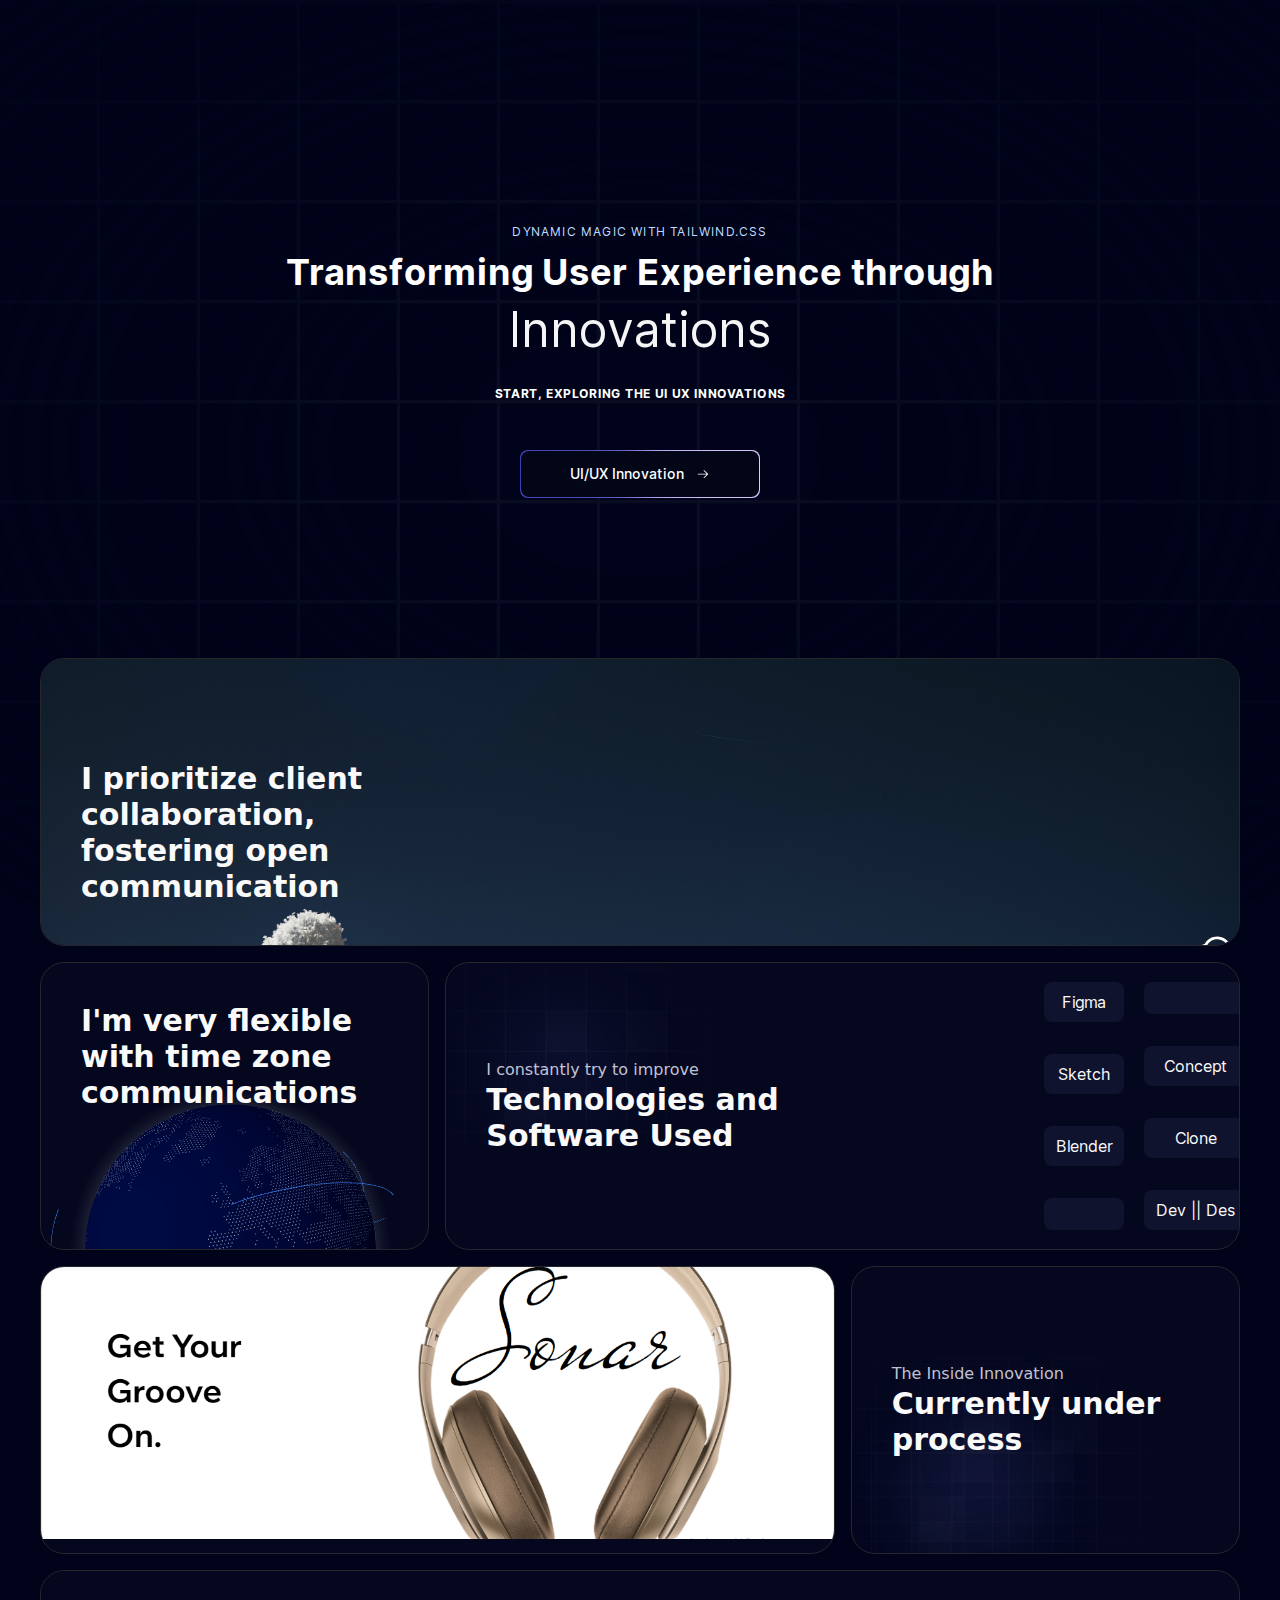
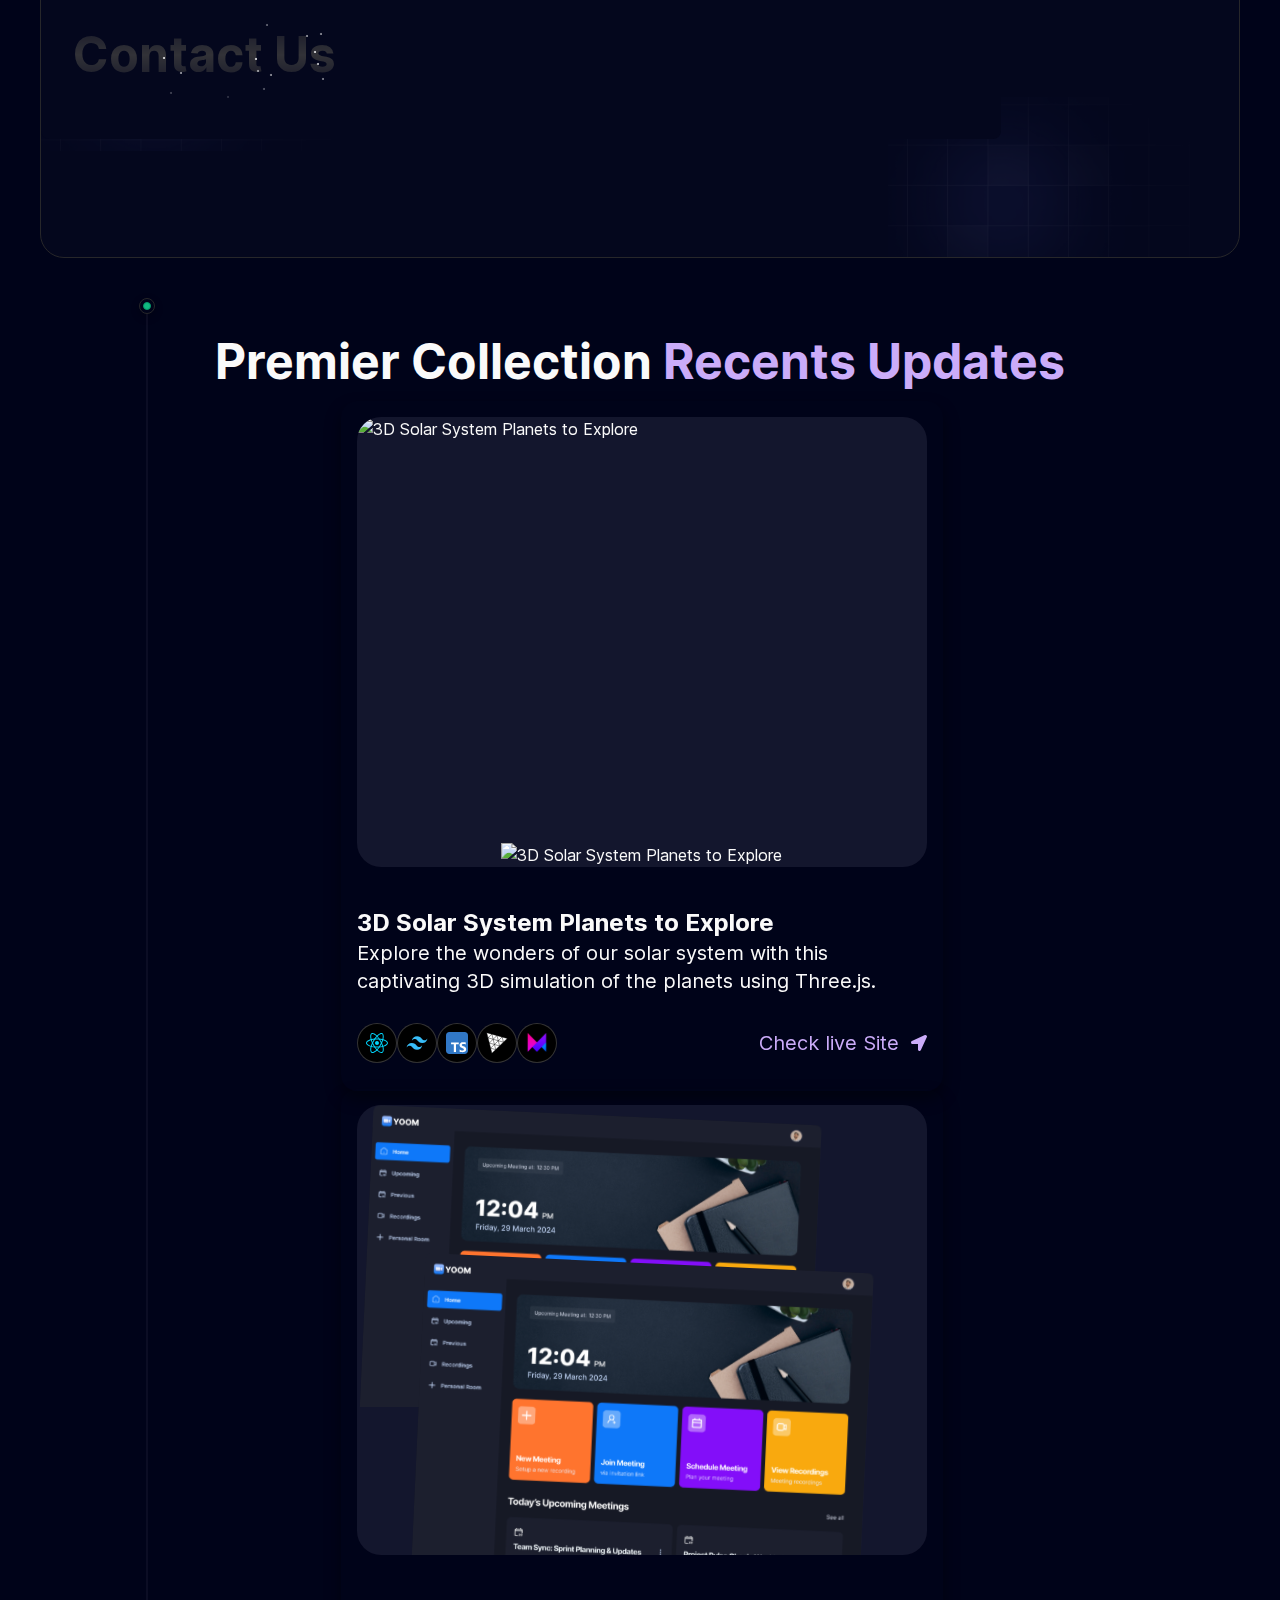
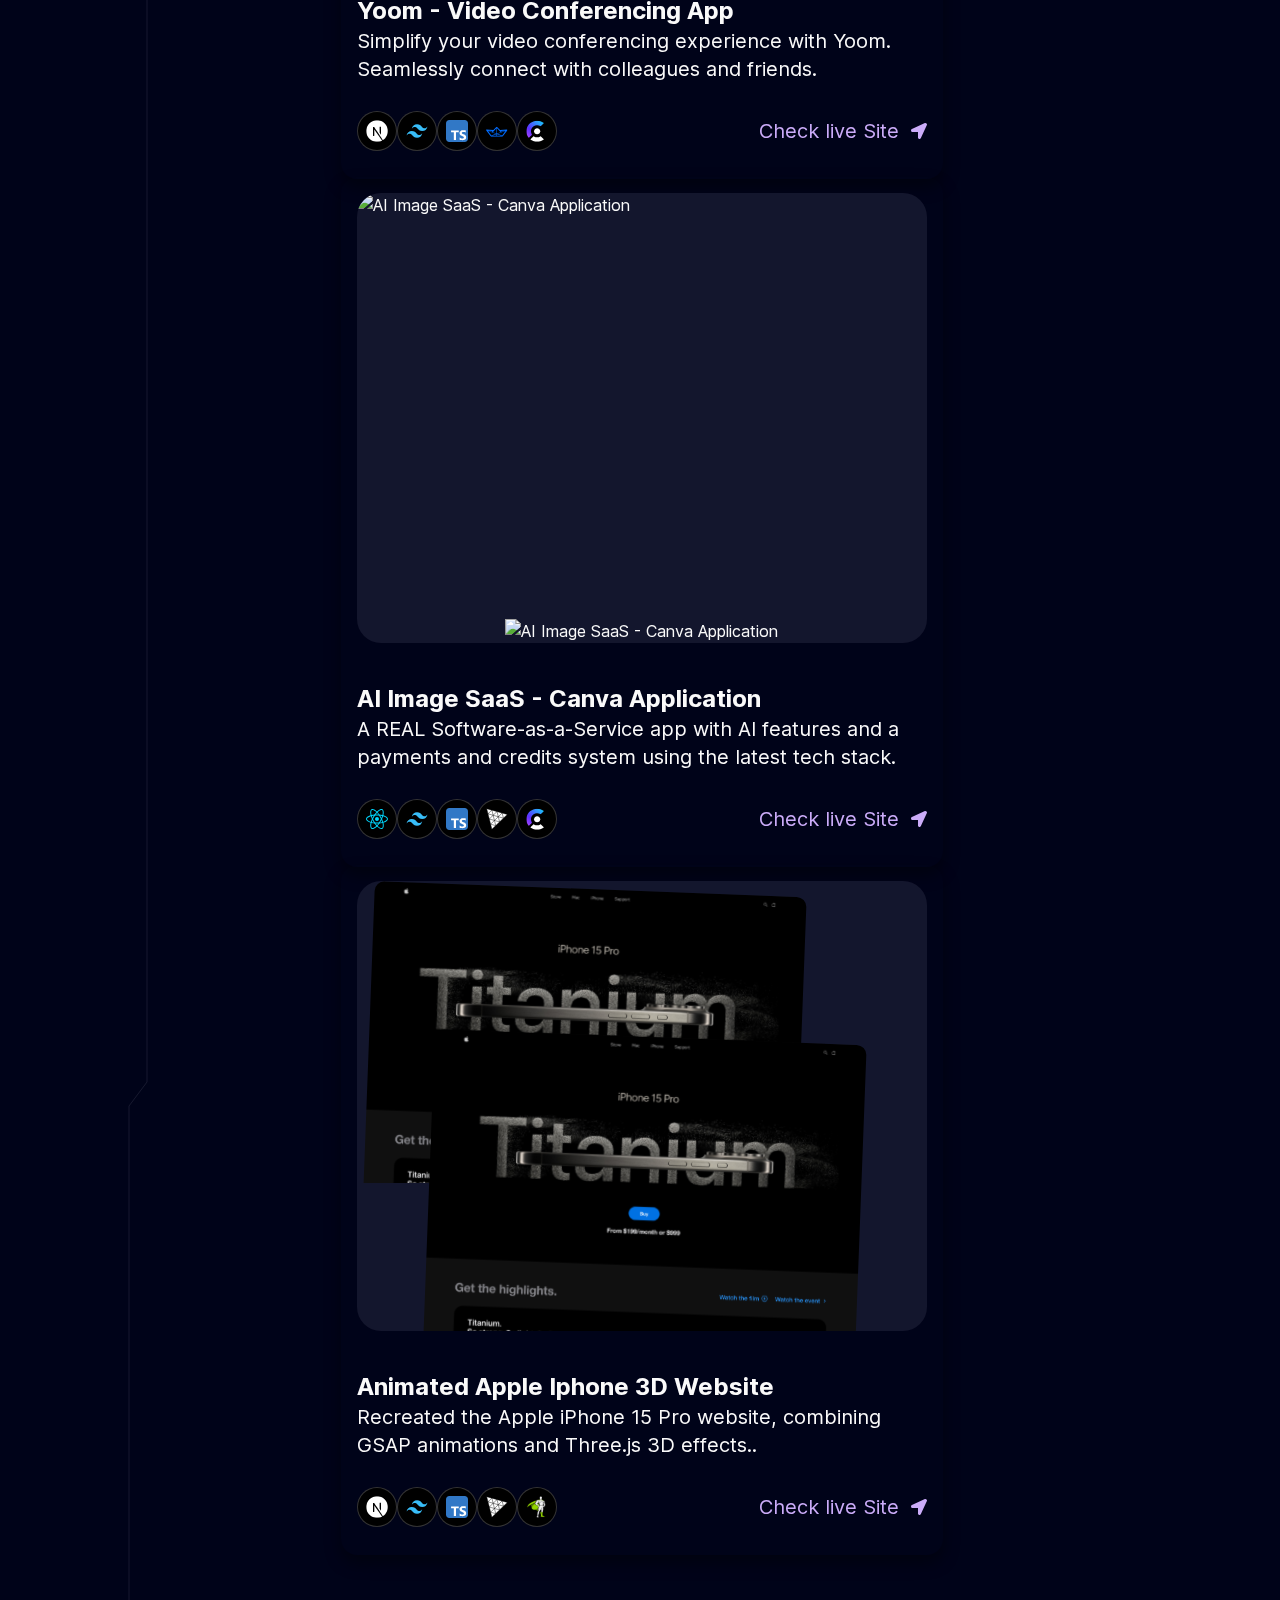
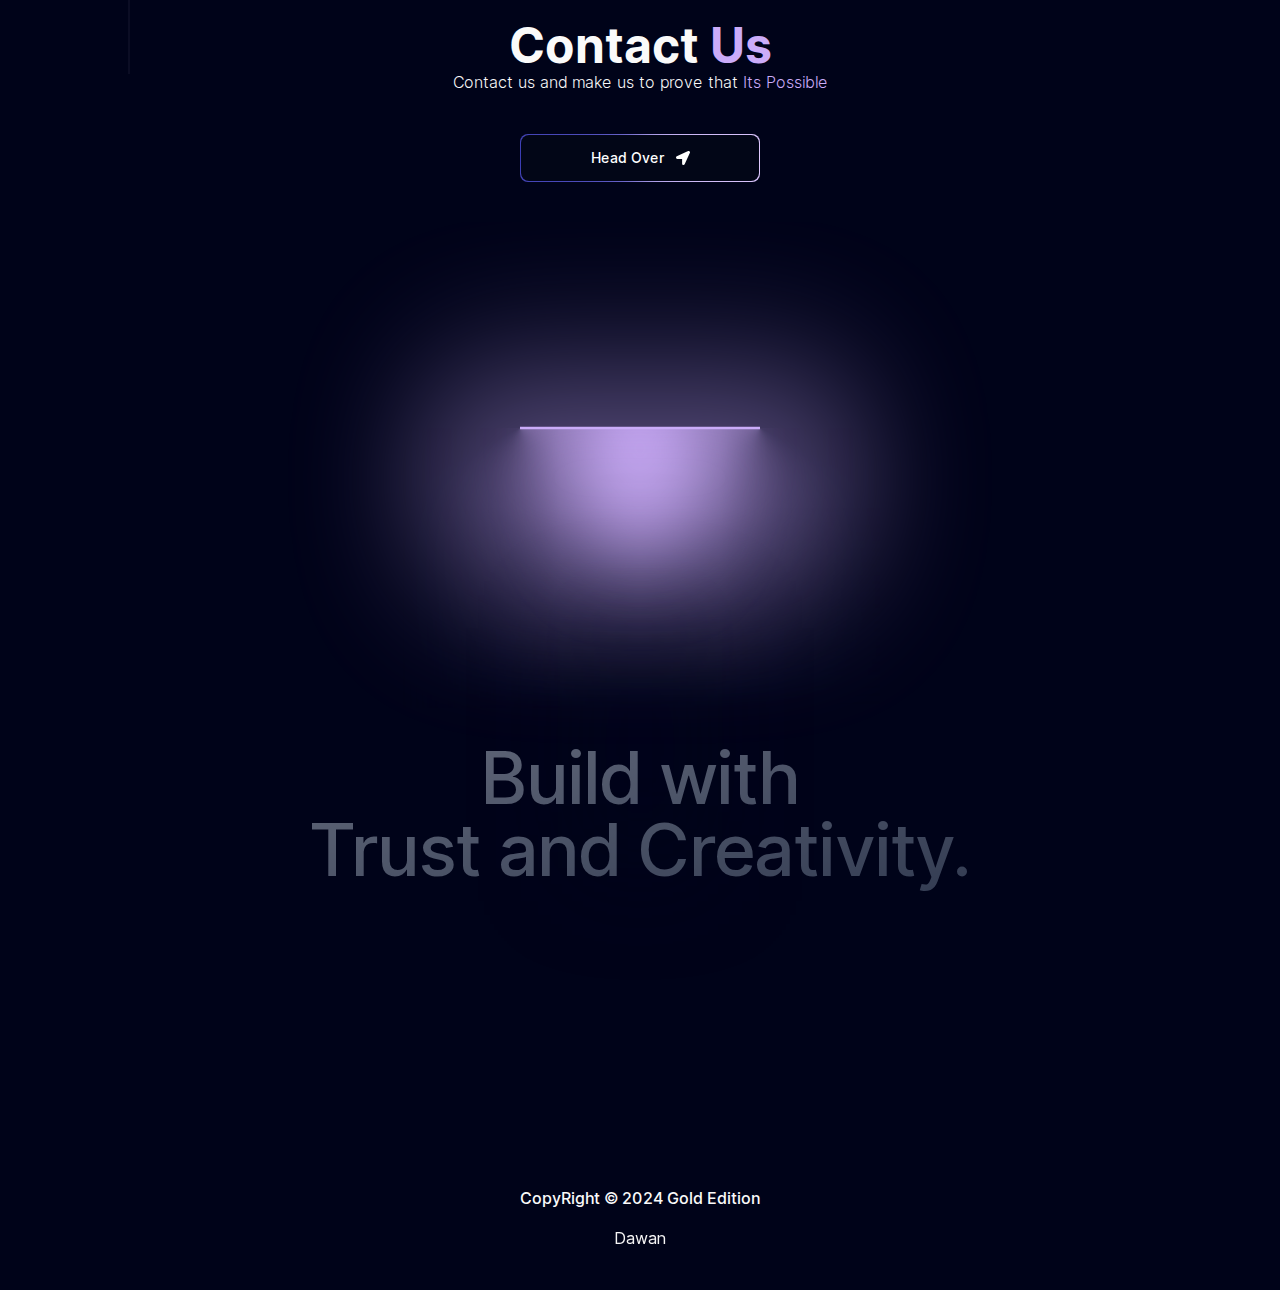
==== index.html @ 61e90bcb "Add files via upload" ====
<!DOCTYPE html><html lang="en"><head><meta charSet="utf-8"/><meta name="viewport" content="width=device-width, initial-scale=1"/><link rel="preload" as="image" href="/wolfgang-hasselmann-jhZ6bxLo12U-unsplash.jpg"/><link rel="preload" as="image" href="/cloud.svg"/><link rel="preload" as="image" href="/grid.svg"/><link rel="preload" as="image" href="/Screenshot 2024-01-01 191153.png"/><link rel="preload" as="image" href="/p1.svg"/><link rel="preload" as="image" href="/re.svg"/><link rel="preload" as="image" href="/tail.svg"/><link rel="preload" as="image" href="/ts.svg"/><link rel="preload" as="image" href="/three.svg"/><link rel="preload" as="image" href="/fm.svg"/><link rel="stylesheet" href="/_next/static/css/b859b0e1c6719d60.css" data-precedence="next"/><link rel="preload" as="script" fetchPriority="low" href="/_next/static/chunks/webpack-6240db252dd4ed1c.js"/><script src="/_next/static/chunks/fd9d1056-2bd362cd904b654f.js" async=""></script><script src="/_next/static/chunks/23-41cd1b97ba394eae.js" async=""></script><script src="/_next/static/chunks/main-app-a48cdad82dc87bdd.js" async=""></script><script src="/_next/static/chunks/497-ff9d45b25d641cd2.js" async=""></script><script src="/_next/static/chunks/app/page-2f35f40c1d19cf47.js" async=""></script><script src="/_next/static/chunks/app/layout-ab0b1baa77ee69d7.js" async=""></script><link rel="preload" as="image" href="/p2.svg"/><link rel="preload" as="image" href="/next.svg"/><link rel="preload" as="image" href="/stream.svg"/><link rel="preload" as="image" href="/c.svg"/><link rel="preload" as="image" href="/p3.svg"/><link rel="preload" as="image" href="/p4.svg"/><link rel="preload" as="image" href="/gsap.svg"/><title>Gallery</title><meta name="description" content="Generated by create next app"/><link rel="icon" href="/favicon.ico" type="image/x-icon" sizes="16x16"/><script src="/_next/static/chunks/polyfills-78c92fac7aa8fdd8.js" noModule=""></script></head><body class="__className_aaf875"><script>!function(){try{var d=document.documentElement,c=d.classList;c.remove('light','dark');var e=localStorage.getItem('theme');if('system'===e||(!e&&false)){var t='(prefers-color-scheme: dark)',m=window.matchMedia(t);if(m.media!==t||m.matches){d.style.colorScheme = 'dark';c.add('dark')}else{d.style.colorScheme = 'light';c.add('light')}}else if(e){c.add(e|| '')}else{c.add('dark')}if(e==='light'||e==='dark'||!e)d.style.colorScheme=e||'dark'}catch(e){}}()</script><main class="relative bg-black-100 flex  justify-center items-center flex-col overflow-hidden mx-auto sm:px-10 px-2"><div class="max-w-7xl w-full"><div class="flex max-w-fit fixed top-10 inset-x-0 mx-auto border border-transparent dark:border-white/[0.2] rounded-full dark:bg-black bg-white shadow-[0px_2px_3px_-1px_rgba(0,0,0,0.1),0px_1px_0px_0px_rgba(25,28,33,0.02),0px_0px_0px_1px_rgba(25,28,33,0.08)] z-[5000] pr-2 pl-8 py-2 items-center justify-center space-x-4" style="opacity:1;transform:translateY(-100px) translateZ(0)"><a class="relative dark:text-neutral-50 items-center flex space-x-1 text-neutral-600 dark:hover:text-neutral-300 hover:text-neutral-500" href="https://zdawan.github.io/dharshan.github.io/"><span class="block sm:hidden"><svg stroke="currentColor" fill="currentColor" stroke-width="0" viewBox="0 0 576 512" height="1em" width="1em" xmlns="http://www.w3.org/2000/svg"><path d="M280.37 148.26L96 300.11V464a16 16 0 0 0 16 16l112.06-.29a16 16 0 0 0 15.92-16V368a16 16 0 0 1 16-16h64a16 16 0 0 1 16 16v95.64a16 16 0 0 0 16 16.05L464 480a16 16 0 0 0 16-16V300L295.67 148.26a12.19 12.19 0 0 0-15.3 0zM571.6 251.47L488 182.56V44.05a12 12 0 0 0-12-12h-56a12 12 0 0 0-12 12v72.61L318.47 43a48 48 0 0 0-61 0L4.34 251.47a12 12 0 0 0-1.6 16.9l25.5 31A12 12 0 0 0 45.15 301l235.22-193.74a12.19 12.19 0 0 1 15.3 0L530.9 301a12 12 0 0 0 16.9-1.6l25.5-31a12 12 0 0 0-1.7-16.93z"></path></svg></span><span class="hidden sm:block text-sm">Dawan18</span></a><a class="relative dark:text-neutral-50 items-center flex space-x-1 text-neutral-600 dark:hover:text-neutral-300 hover:text-neutral-500" href="/"><span class="block sm:hidden"><svg stroke="currentColor" fill="none" stroke-width="2" viewBox="0 0 24 24" stroke-linecap="round" stroke-linejoin="round" height="1em" width="1em" xmlns="http://www.w3.org/2000/svg"><path d="M2 3h6a4 4 0 0 1 4 4v14a3 3 0 0 0-3-3H2z"></path><path d="M22 3h-6a4 4 0 0 0-4 4v14a3 3 0 0 1 3-3h7z"></path></svg></span><span class="hidden sm:block text-sm">About</span></a><a class="relative dark:text-neutral-50 items-center flex space-x-1 text-neutral-600 dark:hover:text-neutral-300 hover:text-neutral-500" href="https://zdawan.github.io/dharshan.github.io/"><span class="block sm:hidden"><svg stroke="currentColor" fill="none" stroke-width="2" viewBox="0 0 24 24" stroke-linecap="round" stroke-linejoin="round" height="1em" width="1em" xmlns="http://www.w3.org/2000/svg"><polyline points="14 9 9 4 4 9"></polyline><path d="M20 20h-7a4 4 0 0 1-4-4V4"></path></svg></span><span class="hidden sm:block text-sm">Contact</span></a><a class="relative dark:text-neutral-50 items-center flex space-x-1 text-neutral-600 dark:hover:text-neutral-300 hover:text-neutral-500" href="https://drive.google.com/file/d/19kLZBjhCCVyNw26HGXXHdCfsE-Be4fnU/view"><span class="block sm:hidden"><svg stroke="currentColor" fill="currentColor" stroke-width="0" viewBox="0 0 1024 1024" height="1em" width="1em" xmlns="http://www.w3.org/2000/svg"><path d="M893.3 293.3L730.7 130.7c-12-12-28.3-18.7-45.3-18.7H144c-17.7 0-32 14.3-32 32v736c0 17.7 14.3 32 32 32h736c17.7 0 32-14.3 32-32V338.5c0-17-6.7-33.2-18.7-45.2zM384 176h256v112H384V176zm128 554c-79.5 0-144-64.5-144-144s64.5-144 144-144 144 64.5 144 144-64.5 144-144 144zm0-224c-44.2 0-80 35.8-80 80s35.8 80 80 80 80-35.8 80-80-35.8-80-80-80z"></path></svg></span><span class="hidden sm:block text-sm">Resume</span></a><button class="border text-sm font-medium relative border-neutral-200 dark:border-white/[0.2] text-black dark:text-white px-4 py-2 rounded-full"><span>Project</span><span class="absolute inset-x-0 w-1/2 mx-auto -bottom-px bg-gradient-to-r from-transparent via-blue-500 to-transparent  h-px"></span></button></div><div class="pb-20 pt-36"><div><svg class="animate-spotlight pointer-events-none absolute z-[1] w-[138%] lg:w-[84%] opacity-0 -top-10 -left-10 md:-left-3 md:-top-20 h-screen" xmlns="http://www.w3.org/2000/svg" viewBox="0 0 3787 2842" fill="none"><g filter="url(#filter)"><ellipse cx="1924.71" cy="273.501" rx="1924.71" ry="273.501" transform="matrix(-0.822377 -0.568943 -0.568943 0.822377 3631.88 2291.09)" fill="white" fill-opacity="0.21"></ellipse></g><defs><filter id="filter" x="0.860352" y="0.838989" width="3785.16" height="2840.26" filterUnits="userSpaceOnUse" color-interpolation-filters="sRGB"><feFlood flood-opacity="0" result="BackgroundImageFix"></feFlood><feBlend mode="normal" in="SourceGraphic" in2="BackgroundImageFix" result="shape"></feBlend><feGaussianBlur stdDeviation="151" result="effect1_foregroundBlur_1065_8"></feGaussianBlur></filter></defs></svg><svg class="animate-spotlight pointer-events-none absolute z-[1] lg:w-[84%] opacity-0 top-10 left-full h-[80vh] w-[50]" xmlns="http://www.w3.org/2000/svg" viewBox="0 0 3787 2842" fill="none"><g filter="url(#filter)"><ellipse cx="1924.71" cy="273.501" rx="1924.71" ry="273.501" transform="matrix(-0.822377 -0.568943 -0.568943 0.822377 3631.88 2291.09)" fill="pink" fill-opacity="0.21"></ellipse></g><defs><filter id="filter" x="0.860352" y="0.838989" width="3785.16" height="2840.26" filterUnits="userSpaceOnUse" color-interpolation-filters="sRGB"><feFlood flood-opacity="0" result="BackgroundImageFix"></feFlood><feBlend mode="normal" in="SourceGraphic" in2="BackgroundImageFix" result="shape"></feBlend><feGaussianBlur stdDeviation="151" result="effect1_foregroundBlur_1065_8"></feGaussianBlur></filter></defs></svg><svg class="animate-spotlight pointer-events-none absolute z-[1] lg:w-[84%] opacity-0 top-48 left 80 h-[80vh] w-[50]" xmlns="http://www.w3.org/2000/svg" viewBox="0 0 3787 2842" fill="none"><g filter="url(#filter)"><ellipse cx="1924.71" cy="273.501" rx="1924.71" ry="273.501" transform="matrix(-0.822377 -0.568943 -0.568943 0.822377 3631.88 2291.09)" fill="pink" fill-opacity="0.21"></ellipse></g><defs><filter id="filter" x="0.860352" y="0.838989" width="3785.16" height="2840.26" filterUnits="userSpaceOnUse" color-interpolation-filters="sRGB"><feFlood flood-opacity="0" result="BackgroundImageFix"></feFlood><feBlend mode="normal" in="SourceGraphic" in2="BackgroundImageFix" result="shape"></feBlend><feGaussianBlur stdDeviation="151" result="effect1_foregroundBlur_1065_8"></feGaussianBlur></filter></defs></svg></div><div class="h-screen w-full dark:bg-black-100 bg-white    dark:bg-grid-white/[0.04] bg-grid-black/[0.3] flex items-center justify-center absolute top-0 left-0"><div class="absolute pointer-events-none    inset-0 flex items-center justify-center   dark:bg-black-100 bg-white [mask-image:radial-gradient(ellipse_at_center,transparent_20%,black)]"></div></div><div class="flex justify-center relative my-20 z-10"><div class="max-w-[89vw] md:max-w-2Xl lg:max-w-[60vw] flex flex-col items-center justify-center"><h2 class="uppercase tracking-widest text-xs text-center   text-blue-200 max-w-90 ">DYNAMIC MAGIC WITH TAILWIND.css</h2><div class="font-bold text-center text-[40px] md:text-4xl ld:text-6xl"><div class="my-2"><div class=" dark:text-white   text-black  leading-snug tracking-wide"><div><span class="$ {idx &gt; 0 ? &quot;text-purple&quot; : &quot;dark:text-white  text-black&quot; } opacity-0">Transforming<!-- --> </span><span class="$ {idx &gt; 0 ? &quot;text-purple&quot; : &quot;dark:text-white  text-black&quot; } opacity-0">User<!-- --> </span><span class="$ {idx &gt; 0 ? &quot;text-purple&quot; : &quot;dark:text-white  text-black&quot; } opacity-0">Experience<!-- --> </span><span class="$ {idx &gt; 0 ? &quot;text-purple&quot; : &quot;dark:text-white  text-black&quot; } opacity-0">through<!-- --> </span></div></div></div></div><div class="z-10 inline-block relative dark:text-neutral-100 text-center text-[40px] text-bold md:text-5xl ld:text-6xl" style="opacity:0;transform:translateY(10px) translateZ(0)"><span class="inline-block" style="opacity:0;filter:blur(8px);transform:translateY(10px) translateZ(0)">I</span><span class="inline-block" style="opacity:0;filter:blur(8px);transform:translateY(10px) translateZ(0)">n</span><span class="inline-block" style="opacity:0;filter:blur(8px);transform:translateY(10px) translateZ(0)">n</span><span class="inline-block" style="opacity:0;filter:blur(8px);transform:translateY(10px) translateZ(0)">o</span><span class="inline-block" style="opacity:0;filter:blur(8px);transform:translateY(10px) translateZ(0)">v</span><span class="inline-block" style="opacity:0;filter:blur(8px);transform:translateY(10px) translateZ(0)">a</span><span class="inline-block" style="opacity:0;filter:blur(8px);transform:translateY(10px) translateZ(0)">t</span><span class="inline-block" style="opacity:0;filter:blur(8px);transform:translateY(10px) translateZ(0)">i</span><span class="inline-block" style="opacity:0;filter:blur(8px);transform:translateY(10px) translateZ(0)">o</span><span class="inline-block" style="opacity:0;filter:blur(8px);transform:translateY(10px) translateZ(0)">n</span><span class="inline-block" style="opacity:0;filter:blur(8px);transform:translateY(10px) translateZ(0)">s</span></div><div class="font-bold uppercase tracking-widest text-xs text-center text-blue-200 max-w-90 pt-6"><div class="my-2"><div class=" dark:text-white   text-black  leading-snug tracking-wide"><div><span class="$ {idx &gt; 0 ? &quot;text-purple&quot; : &quot;dark:text-white  text-black&quot; } opacity-0">Start,<!-- --> </span><span class="$ {idx &gt; 0 ? &quot;text-purple&quot; : &quot;dark:text-white  text-black&quot; } opacity-0">exploring<!-- --> </span><span class="$ {idx &gt; 0 ? &quot;text-purple&quot; : &quot;dark:text-white  text-black&quot; } opacity-0">the<!-- --> </span><span class="$ {idx &gt; 0 ? &quot;text-purple&quot; : &quot;dark:text-white  text-black&quot; } opacity-0">UI<!-- --> </span><span class="$ {idx &gt; 0 ? &quot;text-purple&quot; : &quot;dark:text-white  text-black&quot; } opacity-0">UX<!-- --> </span><span class="$ {idx &gt; 0 ? &quot;text-purple&quot; : &quot;dark:text-white  text-black&quot; } opacity-0">Innovations<!-- --> </span></div></div></div></div><a href="#about"><div><button class="relative inline-flex    h-12 w-full  overflow-hidden rounded-lg p-[1px]    focus:outline-none md:w-60 md:mt-10"><span class="absolute inset-[-1000%]    animate-[spin_2s_linear_infinite]   bg-[conic-gradient(from_90deg_at_50%_50%,#E2CBFF_0%,#393BB2_50%,#E2CBFF_100%)]"></span><span class="inline-flex 
        h-full w-full cursor-pointer 
        items-center justify-center rounded-lg
         bg-slate-950 px-3  text-sm 
         font-medium text-white 
         backdrop-blur-3xl gap-3 undefined">UI/UX Innovation<svg stroke="currentColor" fill="currentColor" stroke-width="0" viewBox="0 0 24 24" height="1em" width="1em" xmlns="http://www.w3.org/2000/svg"><path d="M13.22 19.03a.75.75 0 0 1 0-1.06L18.19 13H3.75a.75.75 0 0 1 0-1.5h14.44l-4.97-4.97a.749.749 0 0 1 .326-1.275.749.749 0 0 1 .734.215l6.25 6.25a.75.75 0 0 1 0 1.06l-6.25 6.25a.75.75 0 0 1-1.06 0Z"></path></svg></span></button></div></a></div></div></div><section is="about"><div class="grid md:auto-rows-[18rem] grid-cols-1 md:grid-cols-3 gap-4 max-w-7xl mx-auto"><div class="row-span-1 relative overflow-hidden rounded-3xl group/bento hover:shadow-xl transition duration-200 shadow-input dark:shadow-none justify-between flex flex-col space-y-4 border border-white[0.1] lg:col-span-3 md:col-span-2 md:row-span-1 lg:min-h-[0vh]" style="background:rgb(4,7,29);background-color:linear-gradient(90deg, rgba(4,7,29,1) 0%, rgba(12,14,35,1) 100%)"><div class="false &amp;&amp; &#x27;flex justify-center h-full
        &#x27; || &#x27;flex h-full&#x27;"><div class="w-full h-full absolute"><img src="/wolfgang-hasselmann-jhZ6bxLo12U-unsplash.jpg" alt="/wolfgang-hasselmann-jhZ6bxLo12U-unsplash.jpg" class="w-full h-full object-cover object-center"/></div><div class="absolute right-0 -bottom-5 false"><img src="/cloud.svg" alt="/cloud.svg" class="object-cover, object-center, w-full, h-full"/></div><div class="justify-end group-hover/bento:translate-x-2 transition duration-300 relative md:h-full min-h-40 flex flex-col p-5 lg:p-10"><div class="font-sans font-extralight text-[#c1c2d3] text-sm md:text-xs lg:text-base z-10"></div><div class="font-sans font-bold text-lg lg:text-3xl max-w-96 z-19">I prioritize client collaboration, fostering open communication </div></div></div></div><div class="row-span-1 relative overflow-hidden rounded-3xl group/bento hover:shadow-xl transition duration-200 shadow-input dark:shadow-none justify-between flex flex-col space-y-4 border border-white[0.1] lg:col-span-1 md:col-span-1 md:row-span-1" style="background:rgb(4,7,29);background-color:linear-gradient(90deg, rgba(4,7,29,1) 0%, rgba(12,14,35,1) 100%)"><div class="false &amp;&amp; &#x27;flex justify-center h-full
        &#x27; || &#x27;flex h-full&#x27;"><div class="w-full h-full absolute"></div><div class="absolute right-0 -bottom-5 false"></div><div class="justify-start group-hover/bento:translate-x-2 transition duration-300 relative md:h-full min-h-40 flex flex-col p-5 lg:p-10"><div class="font-sans font-extralight text-[#c1c2d3] text-sm md:text-xs lg:text-base z-10"></div><div class="font-sans font-bold text-lg lg:text-3xl max-w-96 z-19">I&#x27;m very flexible with time zone communications</div><div class="flex items-center justify-center absolute -left-5 top-36 md:top-30 w-full h-full"><div class="max-w-3xl mx-auto w-full relative overflow-hidden px-4 h-96"><div class="absolute w-full bottom-0 inset-x-0 h-40 bg-gradient-to-b pointer-events-none select-none from-transparent dark:to-black to-white z-40"></div><div class="absolute w-full h-72 md:h-full z-10"><!--$!--><template data-dgst="BAILOUT_TO_CLIENT_SIDE_RENDERING"></template><!--/$-->;</div></div></div></div></div></div><div class="row-span-1 relative overflow-hidden rounded-3xl group/bento hover:shadow-xl transition duration-200 shadow-input dark:shadow-none justify-between flex flex-col space-y-4 border border-white[0.1] lg:col-span-2 md:col-span-2 md:row-span-1" style="background:rgb(4,7,29);background-color:linear-gradient(90deg, rgba(4,7,29,1) 0%, rgba(12,14,35,1) 100%)"><div class="false &amp;&amp; &#x27;flex justify-center h-full
        &#x27; || &#x27;flex h-full&#x27;"><div class="w-full h-full absolute"><img src="/grid.svg" alt="/grid.svg" class="object-cover object-center"/></div><div class="absolute right-0 -bottom-5 false"></div><div class="justify-center group-hover/bento:translate-x-2 transition duration-300 relative md:h-full min-h-40 flex flex-col p-5 lg:p-10"><div class="font-sans font-extralight text-[#c1c2d3] text-sm md:text-xs lg:text-base z-10">I constantly try to improve</div><div class="font-sans font-bold text-lg lg:text-3xl max-w-96 z-19">Technologies  and Software Used</div><div class="flex gap-1 lg:gap-5 w-fit absolute -right-3 lg:-right-2"><div class="flex flex-col gap-3 lg:gap-8"><span class="py-2 lg:py4 lg:px-3 px-3 text-xs lg:text-base opacity-50 lg:opacity-100 rounded-lg text-center bg-[#10132E]">Figma</span><span class="py-2 lg:py4 lg:px-3 px-3 text-xs lg:text-base opacity-50 lg:opacity-100 rounded-lg text-center bg-[#10132E]">Sketch</span><span class="py-2 lg:py4 lg:px-3 px-3 text-xs lg:text-base opacity-50 lg:opacity-100 rounded-lg text-center bg-[#10132E]">Blender</span><span class="py-4 px-3 rounded-lg text-center bg-[#10132E]"></span></div><div class="flex flex-col gap-3 lg:gap-8"><span class="py-4 px-3 rounded-lg text-center bg-[#10132E]"></span><span class="py-2 lg:py4 lg:px-3 px-3 text-xs lg:text-base opacity-50 lg:opacity-100 rounded-lg text-center bg-[#10132E]">Concept</span><span class="py-2 lg:py4 lg:px-3 px-3 text-xs lg:text-base opacity-50 lg:opacity-100 rounded-lg text-center bg-[#10132E]">Clone</span><span class="py-2 lg:py4 lg:px-3 px-3 text-xs lg:text-base opacity-50 lg:opacity-100 rounded-lg text-center bg-[#10132E]">Dev || Des</span></div></div></div></div></div><div class="row-span-1 relative overflow-hidden rounded-3xl group/bento hover:shadow-xl transition duration-200 shadow-input dark:shadow-none justify-between flex flex-col space-y-4 border border-white[0.1] lg:col-span-2 md:col-span-3 md:row-span-1" style="background:rgb(4,7,29);background-color:linear-gradient(90deg, rgba(4,7,29,1) 0%, rgba(12,14,35,1) 100%)"><div class="false &amp;&amp; &#x27;flex justify-center h-full
        &#x27; || &#x27;flex h-full&#x27;"><div class="w-full h-full absolute"><img src="/Screenshot 2024-01-01 191153.png" alt="/Screenshot 2024-01-01 191153.png" class="object-cover object-center"/></div><div class="absolute right-0 -bottom-5 false"></div><div class="justify-start group-hover/bento:translate-x-2 transition duration-300 relative md:h-full min-h-40 flex flex-col p-5 lg:p-10"><div class="font-sans font-extralight text-[#c1c2d3] text-sm md:text-xs lg:text-base z-10"></div><div class="font-sans font-bold text-lg lg:text-3xl max-w-96 z-19"></div></div></div></div><div class="row-span-1 relative overflow-hidden rounded-3xl group/bento hover:shadow-xl transition duration-200 shadow-input dark:shadow-none justify-between flex flex-col space-y-4 border border-white[0.1] lg:col-span-1 md:col-span-1 md:row-span-1" style="background:rgb(4,7,29);background-color:linear-gradient(90deg, rgba(4,7,29,1) 0%, rgba(12,14,35,1) 100%)"><div class="false &amp;&amp; &#x27;flex justify-center h-full
        &#x27; || &#x27;flex h-full&#x27;"><div class="w-full h-full absolute"><img src="/grid.svg" alt="/grid.svg" class="absolute right-0 bottom-0 md:w-96 w-60 object-cover object-center"/></div><div class="absolute right-0 -bottom-5 w-full opacity-80"><img src="/grid.svg" alt="/grid.svg" class="object-cover, object-center, w-full, h-full"/></div><div class="justify-center md:justify-start lg:justify-center group-hover/bento:translate-x-2 transition duration-300 relative md:h-full min-h-40 flex flex-col p-5 lg:p-10"><div class="font-sans font-extralight text-[#c1c2d3] text-sm md:text-xs lg:text-base z-10">The Inside Innovation</div><div class="font-sans font-bold text-lg lg:text-3xl max-w-96 z-19">Currently under process</div></div></div></div><div class="row-span-1 relative overflow-hidden rounded-3xl group/bento hover:shadow-xl transition duration-200 shadow-input dark:shadow-none justify-between flex flex-col space-y-4 border border-white[0.1] lg:col-span-3 md:col-span-1 md:row-span-1" style="background:rgb(4,7,29);background-color:linear-gradient(90deg, rgba(4,7,29,1) 0%, rgba(12,14,35,1) 100%)"><div class="true &amp;&amp; &#x27;flex justify-center h-full
        &#x27; || &#x27;flex h-full&#x27;"><div class="w-full h-full absolute"><img src="/grid.svg" alt="/grid.svg" class="object-cover object-center"/></div><div class="absolute right-0 -bottom-5 false"><img src="/grid.svg" alt="/grid.svg" class="object-cover, object-center, w-full, h-full"/></div><div class="bg-[#0d0a14] w-[60rem] rounded-lg p-8 relative overflow-hidden" style="background:rgb(4,7,29);background-color:linear-gradient(90deg, rgba(4,7,29,1) 0%, rgba(12,14,35,1) 100%)"><div class="absolute z-50 flex items-center justify-center text-white-100 font-bold"></div><div class="h-15  relative flex items-center overflow-hidden"><div class="absolute bg-[#000000] z-20  will-change-transform" style="width:100%"><p style="text-shadow:4px 4px 15px rgba(0,0,0,0.5)" class="text-base sm:text-[3rem] py-10 font-bold text-white bg-clip-text text-transparent bg-gradient-to-b from-white to-neutral-300">jnr1006262@gmail.com</p></div><div class="h-40 w-[10px] bg-gradient-to-b from-transparent via-neutral-800 to-transparent absolute z-50 will-change-transform"></div><div class=" overflow-hidden [mask-image:linear-gradient(to_bottom,transparent,white,transparent)]"><p class="text-base sm:text-[3rem] py-10 font-bold bg-clip-text text-transparent bg-[#323238]">Contact Us </p><div class="absolute inset-0"><span class="inline-block" style="position:absolute;top:10.013288755993234%;left:28.54892657569925%;width:2px;height:2px;background-color:white;border-radius:50%;z-index:1"></span><span class="inline-block" style="position:absolute;top:57.84815183052916%;left:35.63532677740615%;width:2px;height:2px;background-color:white;border-radius:50%;z-index:1"></span><span class="inline-block" style="position:absolute;top:28.430839323090453%;left:52.9904943354343%;width:2px;height:2px;background-color:white;border-radius:50%;z-index:1"></span><span class="inline-block" style="position:absolute;top:46.577068390171085%;left:95.66298595475551%;width:2px;height:2px;background-color:white;border-radius:50%;z-index:1"></span><span class="inline-block" style="position:absolute;top:88.58028654116146%;left:11.648365951474604%;width:2px;height:2px;background-color:white;border-radius:50%;z-index:1"></span><span class="inline-block" style="position:absolute;top:40.542519931262966%;left:78.94159394172185%;width:2px;height:2px;background-color:white;border-radius:50%;z-index:1"></span><span class="inline-block" style="position:absolute;top:40.28327122197346%;left:67.02027375543396%;width:2px;height:2px;background-color:white;border-radius:50%;z-index:1"></span><span class="inline-block" style="position:absolute;top:65.96410469461335%;left:40.97688565615698%;width:2px;height:2px;background-color:white;border-radius:50%;z-index:1"></span><span class="inline-block" style="position:absolute;top:48.090896228427106%;left:78.76087944552414%;width:2px;height:2px;background-color:white;border-radius:50%;z-index:1"></span><span class="inline-block" style="position:absolute;top:76.31753849848076%;left:31.828244872667245%;width:2px;height:2px;background-color:white;border-radius:50%;z-index:1"></span><span class="inline-block" style="position:absolute;top:65.10768024027453%;left:64.22697262556134%;width:2px;height:2px;background-color:white;border-radius:50%;z-index:1"></span><span class="inline-block" style="position:absolute;top:89.93916504327464%;left:43.16660980557479%;width:2px;height:2px;background-color:white;border-radius:50%;z-index:1"></span><span class="inline-block" style="position:absolute;top:11.955008435411397%;left:40.44545609626062%;width:2px;height:2px;background-color:white;border-radius:50%;z-index:1"></span><span class="inline-block" style="position:absolute;top:61.90028359784969%;left:19.96106900563923%;width:2px;height:2px;background-color:white;border-radius:50%;z-index:1"></span><span class="inline-block" style="position:absolute;top:61.00316051635224%;left:39.47277164263567%;width:2px;height:2px;background-color:white;border-radius:50%;z-index:1"></span><span class="inline-block" style="position:absolute;top:95.62821323442677%;left:75.87564469123646%;width:2px;height:2px;background-color:white;border-radius:50%;z-index:1"></span><span class="inline-block" style="position:absolute;top:3.9133343250924435%;left:32.77691161595311%;width:2px;height:2px;background-color:white;border-radius:50%;z-index:1"></span><span class="inline-block" style="position:absolute;top:5.275690207567618%;left:19.20579679622034%;width:2px;height:2px;background-color:white;border-radius:50%;z-index:1"></span><span class="inline-block" style="position:absolute;top:5.488713493949127%;left:28.002675571100568%;width:2px;height:2px;background-color:white;border-radius:50%;z-index:1"></span><span class="inline-block" style="position:absolute;top:57.59485799897324%;left:42.53918190670376%;width:2px;height:2px;background-color:white;border-radius:50%;z-index:1"></span><span class="inline-block" style="position:absolute;top:61.65252245113004%;left:46.38496724072188%;width:2px;height:2px;background-color:white;border-radius:50%;z-index:1"></span><span class="inline-block" style="position:absolute;top:61.329887514804746%;left:30.10157661960502%;width:2px;height:2px;background-color:white;border-radius:50%;z-index:1"></span><span class="inline-block" style="position:absolute;top:10.957269514136915%;left:15.761906879572729%;width:2px;height:2px;background-color:white;border-radius:50%;z-index:1"></span><span class="inline-block" style="position:absolute;top:15.894177938095954%;left:16.799227962871477%;width:2px;height:2px;background-color:white;border-radius:50%;z-index:1"></span><span class="inline-block" style="position:absolute;top:14.53386089125539%;left:87.46737593446746%;width:2px;height:2px;background-color:white;border-radius:50%;z-index:1"></span><span class="inline-block" style="position:absolute;top:25.96930847790746%;left:39.504144437406374%;width:2px;height:2px;background-color:white;border-radius:50%;z-index:1"></span><span class="inline-block" style="position:absolute;top:39.4338524941112%;left:27.211002877039615%;width:2px;height:2px;background-color:white;border-radius:50%;z-index:1"></span><span class="inline-block" style="position:absolute;top:29.922167994456018%;left:74.68471145370658%;width:2px;height:2px;background-color:white;border-radius:50%;z-index:1"></span><span class="inline-block" style="position:absolute;top:18.42429555634679%;left:31.915911742383287%;width:2px;height:2px;background-color:white;border-radius:50%;z-index:1"></span><span class="inline-block" style="position:absolute;top:35.74718427433259%;left:33.05631642436353%;width:2px;height:2px;background-color:white;border-radius:50%;z-index:1"></span><span class="inline-block" style="position:absolute;top:45.65591158173392%;left:35.54771177941465%;width:2px;height:2px;background-color:white;border-radius:50%;z-index:1"></span><span class="inline-block" style="position:absolute;top:25.934596224295326%;left:15.578145679502708%;width:2px;height:2px;background-color:white;border-radius:50%;z-index:1"></span><span class="inline-block" style="position:absolute;top:23.908839951884442%;left:9.681517617845392%;width:2px;height:2px;background-color:white;border-radius:50%;z-index:1"></span><span class="inline-block" style="position:absolute;top:54.73740832853642%;left:72.1999777303362%;width:2px;height:2px;background-color:white;border-radius:50%;z-index:1"></span><span class="inline-block" style="position:absolute;top:62.76438112766396%;left:91.78604520845148%;width:2px;height:2px;background-color:white;border-radius:50%;z-index:1"></span><span class="inline-block" style="position:absolute;top:10.226966637440071%;left:64.37613295101143%;width:2px;height:2px;background-color:white;border-radius:50%;z-index:1"></span><span class="inline-block" style="position:absolute;top:54.75527548598933%;left:53.98673043355409%;width:2px;height:2px;background-color:white;border-radius:50%;z-index:1"></span><span class="inline-block" style="position:absolute;top:69.32887374240393%;left:0.3315828778622354%;width:2px;height:2px;background-color:white;border-radius:50%;z-index:1"></span><span class="inline-block" style="position:absolute;top:28.35433247773245%;left:55.65658389005617%;width:2px;height:2px;background-color:white;border-radius:50%;z-index:1"></span><span class="inline-block" style="position:absolute;top:50.57902588916194%;left:47.27420693093165%;width:2px;height:2px;background-color:white;border-radius:50%;z-index:1"></span><span class="inline-block" style="position:absolute;top:54.51596930893785%;left:44.673828742290375%;width:2px;height:2px;background-color:white;border-radius:50%;z-index:1"></span><span class="inline-block" style="position:absolute;top:85.53822305225303%;left:82.09255809119355%;width:2px;height:2px;background-color:white;border-radius:50%;z-index:1"></span><span class="inline-block" style="position:absolute;top:36.69358082471288%;left:86.61353638292104%;width:2px;height:2px;background-color:white;border-radius:50%;z-index:1"></span><span class="inline-block" style="position:absolute;top:25.741714924451898%;left:81.703842378912%;width:2px;height:2px;background-color:white;border-radius:50%;z-index:1"></span><span class="inline-block" style="position:absolute;top:60.30574902614148%;left:12.398181467170598%;width:2px;height:2px;background-color:white;border-radius:50%;z-index:1"></span><span class="inline-block" style="position:absolute;top:11.133990856554888%;left:13.417825884800205%;width:2px;height:2px;background-color:white;border-radius:50%;z-index:1"></span><span class="inline-block" style="position:absolute;top:89.30611905698996%;left:21.02676708486053%;width:2px;height:2px;background-color:white;border-radius:50%;z-index:1"></span><span class="inline-block" style="position:absolute;top:82.31049371952483%;left:65.31516857938058%;width:2px;height:2px;background-color:white;border-radius:50%;z-index:1"></span><span class="inline-block" style="position:absolute;top:56.155878685717894%;left:95.45768382256506%;width:2px;height:2px;background-color:white;border-radius:50%;z-index:1"></span><span class="inline-block" style="position:absolute;top:1.025475446071189%;left:69.2844950389399%;width:2px;height:2px;background-color:white;border-radius:50%;z-index:1"></span><span class="inline-block" style="position:absolute;top:42.70825094418329%;left:69.99759342035983%;width:2px;height:2px;background-color:white;border-radius:50%;z-index:1"></span><span class="inline-block" style="position:absolute;top:64.93521676392562%;left:40.381695734524726%;width:2px;height:2px;background-color:white;border-radius:50%;z-index:1"></span><span class="inline-block" style="position:absolute;top:64.94151664272727%;left:57.68893251353124%;width:2px;height:2px;background-color:white;border-radius:50%;z-index:1"></span><span class="inline-block" style="position:absolute;top:95.53472366590208%;left:74.9875556260963%;width:2px;height:2px;background-color:white;border-radius:50%;z-index:1"></span><span class="inline-block" style="position:absolute;top:18.32663834157062%;left:3.225702468003444%;width:2px;height:2px;background-color:white;border-radius:50%;z-index:1"></span><span class="inline-block" style="position:absolute;top:79.54585823100531%;left:55.124707366706204%;width:2px;height:2px;background-color:white;border-radius:50%;z-index:1"></span><span class="inline-block" style="position:absolute;top:4.015763687350349%;left:10.15221826088677%;width:2px;height:2px;background-color:white;border-radius:50%;z-index:1"></span><span class="inline-block" style="position:absolute;top:99.38029569274703%;left:61.68739405749615%;width:2px;height:2px;background-color:white;border-radius:50%;z-index:1"></span><span class="inline-block" style="position:absolute;top:88.41588698282419%;left:51.63232255919279%;width:2px;height:2px;background-color:white;border-radius:50%;z-index:1"></span><span class="inline-block" style="position:absolute;top:52.308101681615035%;left:66.95363984655809%;width:2px;height:2px;background-color:white;border-radius:50%;z-index:1"></span><span class="inline-block" style="position:absolute;top:17.559933448240052%;left:87.24539454049795%;width:2px;height:2px;background-color:white;border-radius:50%;z-index:1"></span><span class="inline-block" style="position:absolute;top:58.99721200556003%;left:0.37981259952479807%;width:2px;height:2px;background-color:white;border-radius:50%;z-index:1"></span><span class="inline-block" style="position:absolute;top:38.610794278352586%;left:87.8530451686564%;width:2px;height:2px;background-color:white;border-radius:50%;z-index:1"></span><span class="inline-block" style="position:absolute;top:8.51279794042652%;left:46.67035916169382%;width:2px;height:2px;background-color:white;border-radius:50%;z-index:1"></span><span class="inline-block" style="position:absolute;top:35.72833330102161%;left:48.055434671967625%;width:2px;height:2px;background-color:white;border-radius:50%;z-index:1"></span><span class="inline-block" style="position:absolute;top:35.36441258839549%;left:68.92785842720657%;width:2px;height:2px;background-color:white;border-radius:50%;z-index:1"></span><span class="inline-block" style="position:absolute;top:46.548791649180444%;left:48.630477748366395%;width:2px;height:2px;background-color:white;border-radius:50%;z-index:1"></span><span class="inline-block" style="position:absolute;top:46.107050733396115%;left:94.04997930407318%;width:2px;height:2px;background-color:white;border-radius:50%;z-index:1"></span><span class="inline-block" style="position:absolute;top:75.78736726657698%;left:25.945504285416998%;width:2px;height:2px;background-color:white;border-radius:50%;z-index:1"></span><span class="inline-block" style="position:absolute;top:14.417507082251891%;left:51.06665946074194%;width:2px;height:2px;background-color:white;border-radius:50%;z-index:1"></span><span class="inline-block" style="position:absolute;top:44.280732163611994%;left:35.52100049202227%;width:2px;height:2px;background-color:white;border-radius:50%;z-index:1"></span><span class="inline-block" style="position:absolute;top:83.48673520005406%;left:16.530104288840963%;width:2px;height:2px;background-color:white;border-radius:50%;z-index:1"></span><span class="inline-block" style="position:absolute;top:24.16419228763853%;left:12.654719705887118%;width:2px;height:2px;background-color:white;border-radius:50%;z-index:1"></span><span class="inline-block" style="position:absolute;top:12.851396210907339%;left:80.69420520399197%;width:2px;height:2px;background-color:white;border-radius:50%;z-index:1"></span><span class="inline-block" style="position:absolute;top:97.62157818985663%;left:79.53311398645417%;width:2px;height:2px;background-color:white;border-radius:50%;z-index:1"></span><span class="inline-block" style="position:absolute;top:19.07295003636582%;left:50.97838156470278%;width:2px;height:2px;background-color:white;border-radius:50%;z-index:1"></span><span class="inline-block" style="position:absolute;top:60.63139026188462%;left:63.60232377803232%;width:2px;height:2px;background-color:white;border-radius:50%;z-index:1"></span><span class="inline-block" style="position:absolute;top:76.38532473916801%;left:5.319792042174987%;width:2px;height:2px;background-color:white;border-radius:50%;z-index:1"></span><span class="inline-block" style="position:absolute;top:87.43832263036768%;left:81.69759434925021%;width:2px;height:2px;background-color:white;border-radius:50%;z-index:1"></span><span class="inline-block" style="position:absolute;top:5.279955136463665%;left:10.06868125988538%;width:2px;height:2px;background-color:white;border-radius:50%;z-index:1"></span></div></div></div></div><div class="justify-center md:max-w-full max-w-30 max-h-20 md:justify-start lg:justify-center text-end group-hover/bento:translate-x-2 transition duration-300 relative md:h-full min-h-40 flex flex-col p-5 lg:p-10"><div class="font-sans font-extralight text-[#c1c2d3] text-sm md:text-xs lg:text-base z-10"></div><div class="font-sans font-bold text-lg lg:text-3xl max-w-96 z-19"></div></div></div></div></div></section><div class="relative w-full max-w-4xl mx-auto h-full"><div class="absolute -left-6 md:-left-20 top-10"><div class="ml-[27px] h-4 w-4 rounded-full border border-netural-200 shadow-sm flex items-center justify-center"><div class="h-2 w-2  rounded-full border border-neutral-300 bg-white"></div></div><svg viewBox="0 0 20 0" width="20" height="0" class=" ml-4 block" aria-hidden="true"><path d="M 1 0V -36 l 18 24 V 0 l -18 24V 0" fill="none" stroke="#9091A0" stroke-opacity="0.16"></path><path d="M 1 0V -36 l 18 24 V 0 l -18 24V 0" fill="none" stroke="url(#gradient)" stroke-width="1.25" class="motion-reduce:hidden"></path><defs><linearGradient id="gradient" gradientUnits="userSpaceOnUse" x1="0" x2="0" y1="50" y2="50"><stop stop-color="#18CCFC" stop-opacity="0"></stop><stop stop-color="#18CCFC"></stop><stop offset="0.325" stop-color="#6344F5"></stop><stop offset="1" stop-color="#AE48FF" stop-opacity="0"></stop></linearGradient></defs></svg></div><div><div class="py-20"><h1 class="heading">Premier Collection <span class="text-purple font-ultralight">Recents Updates</span></h1><div class="flex flex-wrap items-center justify-center p-4 gap-x-8 gap-y-8 mt=10 "><div class="sm:h-[41rem] lg:min-h-[32.5rem]    h-[32rem] flex items-center justify-center sm:w-[570px] w-[80vw]"><div class="relative group/pin z-50 cursor-pointer"><div style="perspective:1000px;transform:rotateX(70deg) translateZ(0deg)" class="absolute left-1/2 top-1/2 ml-[0.09375rem] mt-4 -translate-x-1/2 -translate-y-1/2"><div style="transform:translate(-50%,-50%) rotateX(0deg)" class="absolute left-1/2 p-4 top-1/2  flex justify-start items-start  rounded-2xl  shadow-[0_8px_16px_rgb(0_0_0/0.4)]  border-white/[0.1] group-hover/pin:border-white/[0.2] transition duration-700 overflow-hidden"><div class="relative z-50"><div class="relative flex items-center justify-center sm:w-[570px] w-[80vw] overflow-hidden sm:h-[50vh] h-[40vh] mb-10"><div class="relative w-full h-full overflow-hidden lg:rounded-3xl bg-[#13162d]"><img src="/p1.svg" alt="3D Solar System Planets to Explore"/></div><img src="/p1.svg" alt="3D Solar System Planets to Explore" class="z-10 absolute bottom-0"/></div><h1 class="font-bold lg:text-2xl md:text-xl text-base line-clamp-1">3D Solar System Planets to Explore</h1><p class="lg:text-xl lg:font-normal font-light text-sm line-clamp-2">Explore the wonders of our solar system with this captivating 3D simulation of the planets using Three.js.</p><div class="flex items-center justify-between    mt-7 mb-3"><div class="flex items-center"><div class="border   border-white/[0.2] rounded-full   bg-black lg:w-10 lg:h-10 w-8 h-8   flex justify-center items-center" style="transform:translateX(-$ {5 * index * 2 px}"><img src="/re.svg" alt="/re.svg" class="p-2"/></div><div class="border   border-white/[0.2] rounded-full   bg-black lg:w-10 lg:h-10 w-8 h-8   flex justify-center items-center" style="transform:translateX(-$ {5 * index * 2 px}"><img src="/tail.svg" alt="/tail.svg" class="p-2"/></div><div class="border   border-white/[0.2] rounded-full   bg-black lg:w-10 lg:h-10 w-8 h-8   flex justify-center items-center" style="transform:translateX(-$ {5 * index * 2 px}"><img src="/ts.svg" alt="/ts.svg" class="p-2"/></div><div class="border   border-white/[0.2] rounded-full   bg-black lg:w-10 lg:h-10 w-8 h-8   flex justify-center items-center" style="transform:translateX(-$ {5 * index * 2 px}"><img src="/three.svg" alt="/three.svg" class="p-2"/></div><div class="border   border-white/[0.2] rounded-full   bg-black lg:w-10 lg:h-10 w-8 h-8   flex justify-center items-center" style="transform:translateX(-$ {5 * index * 2 px}"><img src="/fm.svg" alt="/fm.svg" class="p-2"/></div></div><div class="flex justify-center items-center"><p class="flex lg:text-xl md:text-xs text-sm text-purple">Check live Site</p><svg stroke="currentColor" fill="currentColor" stroke-width="0" viewBox="0 0 512 512" class="ms-3" color="#CBACF9" style="color:#CBACF9" height="1em" width="1em" xmlns="http://www.w3.org/2000/svg"><path d="M444.52 3.52L28.74 195.42c-47.97 22.39-31.98 92.75 19.19 92.75h175.91v175.91c0 51.17 70.36 67.17 92.75 19.19l191.9-415.78c15.99-38.39-25.59-79.97-63.97-63.97z"></path></svg></div></div></div></div></div><div class="pointer-events-none  w-full h-80 flex items-center justify-center opacity-0 group-hover/pin:opacity-100 z-[60] transition duration-500"><div class=" w-full h-full -mt-7 flex-none  inset-0"><div class="absolute top-0 inset-x-0  flex justify-center"><a href="https://github.com/adrianhajdin?tab=repositories" target="_blank" class="relative flex space-x-2 items-center z-10 rounded-full bg-zinc-950 py-0.5 px-4 ring-1 ring-white/10 "><span class="relative z-20 text-white text-xs font-bold inline-block py-0.5">https://github.com/adrianhajdin?tab=repositories</span><span class="absolute -bottom-0 left-[1.125rem] h-px w-[calc(100%-2.25rem)] bg-gradient-to-r from-emerald-400/0 via-emerald-400/90 to-emerald-400/0 transition-opacity duration-500 group-hover/btn:opacity-40"></span></a></div><div style="perspective:1000px;transform:rotateX(70deg) translateZ(0)" class="absolute left-1/2 top-1/2 ml-[0.09375rem] mt-4 -translate-x-1/2 -translate-y-1/2"><div class="absolute left-1/2 top-1/2  h-[11.25rem] w-[11.25rem] rounded-[50%] bg-sky-500/[0.08] shadow-[0_8px_16px_rgb(0_0_0/0.4)]" style="opacity:0;transform:translateX(-50%) translateY(-50%) scale(0) translateZ(0)"></div><div class="absolute left-1/2 top-1/2  h-[11.25rem] w-[11.25rem] rounded-[50%] bg-sky-500/[0.08] shadow-[0_8px_16px_rgb(0_0_0/0.4)]" style="opacity:0;transform:translateX(-50%) translateY(-50%) scale(0) translateZ(0)"></div><div class="absolute left-1/2 top-1/2  h-[11.25rem] w-[11.25rem] rounded-[50%] bg-sky-500/[0.08] shadow-[0_8px_16px_rgb(0_0_0/0.4)]" style="opacity:0;transform:translateX(-50%) translateY(-50%) scale(0) translateZ(0)"></div></div><div class="absolute right-1/2 bottom-1/2 bg-gradient-to-b from-transparent to-cyan-500 translate-y-[14px] w-px h-20 group-hover/pin:h-40 blur-[2px]"></div><div class="absolute right-1/2 bottom-1/2 bg-gradient-to-b from-transparent to-cyan-500 translate-y-[14px] w-px h-20 group-hover/pin:h-40  "></div><div class="absolute right-1/2 translate-x-[1.5px] bottom-1/2 bg-cyan-600 translate-y-[14px] w-[4px] h-[4px] rounded-full z-40 blur-[3px]"></div><div class="absolute right-1/2 translate-x-[0.5px] bottom-1/2 bg-cyan-300 translate-y-[14px] w-[2px] h-[2px] rounded-full z-40 "></div></div></div></div></div><div class="sm:h-[41rem] lg:min-h-[32.5rem]    h-[32rem] flex items-center justify-center sm:w-[570px] w-[80vw]"><div class="relative group/pin z-50 cursor-pointer"><div style="perspective:1000px;transform:rotateX(70deg) translateZ(0deg)" class="absolute left-1/2 top-1/2 ml-[0.09375rem] mt-4 -translate-x-1/2 -translate-y-1/2"><div style="transform:translate(-50%,-50%) rotateX(0deg)" class="absolute left-1/2 p-4 top-1/2  flex justify-start items-start  rounded-2xl  shadow-[0_8px_16px_rgb(0_0_0/0.4)]  border-white/[0.1] group-hover/pin:border-white/[0.2] transition duration-700 overflow-hidden"><div class="relative z-50"><div class="relative flex items-center justify-center sm:w-[570px] w-[80vw] overflow-hidden sm:h-[50vh] h-[40vh] mb-10"><div class="relative w-full h-full overflow-hidden lg:rounded-3xl bg-[#13162d]"><img src="/p2.svg" alt="Yoom - Video Conferencing App"/></div><img src="/p2.svg" alt="Yoom - Video Conferencing App" class="z-10 absolute bottom-0"/></div><h1 class="font-bold lg:text-2xl md:text-xl text-base line-clamp-1">Yoom - Video Conferencing App</h1><p class="lg:text-xl lg:font-normal font-light text-sm line-clamp-2">Simplify your video conferencing experience with Yoom. Seamlessly connect with colleagues and friends.</p><div class="flex items-center justify-between    mt-7 mb-3"><div class="flex items-center"><div class="border   border-white/[0.2] rounded-full   bg-black lg:w-10 lg:h-10 w-8 h-8   flex justify-center items-center" style="transform:translateX(-$ {5 * index * 2 px}"><img src="/next.svg" alt="/next.svg" class="p-2"/></div><div class="border   border-white/[0.2] rounded-full   bg-black lg:w-10 lg:h-10 w-8 h-8   flex justify-center items-center" style="transform:translateX(-$ {5 * index * 2 px}"><img src="/tail.svg" alt="/tail.svg" class="p-2"/></div><div class="border   border-white/[0.2] rounded-full   bg-black lg:w-10 lg:h-10 w-8 h-8   flex justify-center items-center" style="transform:translateX(-$ {5 * index * 2 px}"><img src="/ts.svg" alt="/ts.svg" class="p-2"/></div><div class="border   border-white/[0.2] rounded-full   bg-black lg:w-10 lg:h-10 w-8 h-8   flex justify-center items-center" style="transform:translateX(-$ {5 * index * 2 px}"><img src="/stream.svg" alt="/stream.svg" class="p-2"/></div><div class="border   border-white/[0.2] rounded-full   bg-black lg:w-10 lg:h-10 w-8 h-8   flex justify-center items-center" style="transform:translateX(-$ {5 * index * 2 px}"><img src="/c.svg" alt="/c.svg" class="p-2"/></div></div><div class="flex justify-center items-center"><p class="flex lg:text-xl md:text-xs text-sm text-purple">Check live Site</p><svg stroke="currentColor" fill="currentColor" stroke-width="0" viewBox="0 0 512 512" class="ms-3" color="#CBACF9" style="color:#CBACF9" height="1em" width="1em" xmlns="http://www.w3.org/2000/svg"><path d="M444.52 3.52L28.74 195.42c-47.97 22.39-31.98 92.75 19.19 92.75h175.91v175.91c0 51.17 70.36 67.17 92.75 19.19l191.9-415.78c15.99-38.39-25.59-79.97-63.97-63.97z"></path></svg></div></div></div></div></div><div class="pointer-events-none  w-full h-80 flex items-center justify-center opacity-0 group-hover/pin:opacity-100 z-[60] transition duration-500"><div class=" w-full h-full -mt-7 flex-none  inset-0"><div class="absolute top-0 inset-x-0  flex justify-center"><a href="https://github.com/adrianhajdin/zoom-clone" target="_blank" class="relative flex space-x-2 items-center z-10 rounded-full bg-zinc-950 py-0.5 px-4 ring-1 ring-white/10 "><span class="relative z-20 text-white text-xs font-bold inline-block py-0.5">https://github.com/adrianhajdin/zoom-clone</span><span class="absolute -bottom-0 left-[1.125rem] h-px w-[calc(100%-2.25rem)] bg-gradient-to-r from-emerald-400/0 via-emerald-400/90 to-emerald-400/0 transition-opacity duration-500 group-hover/btn:opacity-40"></span></a></div><div style="perspective:1000px;transform:rotateX(70deg) translateZ(0)" class="absolute left-1/2 top-1/2 ml-[0.09375rem] mt-4 -translate-x-1/2 -translate-y-1/2"><div class="absolute left-1/2 top-1/2  h-[11.25rem] w-[11.25rem] rounded-[50%] bg-sky-500/[0.08] shadow-[0_8px_16px_rgb(0_0_0/0.4)]" style="opacity:0;transform:translateX(-50%) translateY(-50%) scale(0) translateZ(0)"></div><div class="absolute left-1/2 top-1/2  h-[11.25rem] w-[11.25rem] rounded-[50%] bg-sky-500/[0.08] shadow-[0_8px_16px_rgb(0_0_0/0.4)]" style="opacity:0;transform:translateX(-50%) translateY(-50%) scale(0) translateZ(0)"></div><div class="absolute left-1/2 top-1/2  h-[11.25rem] w-[11.25rem] rounded-[50%] bg-sky-500/[0.08] shadow-[0_8px_16px_rgb(0_0_0/0.4)]" style="opacity:0;transform:translateX(-50%) translateY(-50%) scale(0) translateZ(0)"></div></div><div class="absolute right-1/2 bottom-1/2 bg-gradient-to-b from-transparent to-cyan-500 translate-y-[14px] w-px h-20 group-hover/pin:h-40 blur-[2px]"></div><div class="absolute right-1/2 bottom-1/2 bg-gradient-to-b from-transparent to-cyan-500 translate-y-[14px] w-px h-20 group-hover/pin:h-40  "></div><div class="absolute right-1/2 translate-x-[1.5px] bottom-1/2 bg-cyan-600 translate-y-[14px] w-[4px] h-[4px] rounded-full z-40 blur-[3px]"></div><div class="absolute right-1/2 translate-x-[0.5px] bottom-1/2 bg-cyan-300 translate-y-[14px] w-[2px] h-[2px] rounded-full z-40 "></div></div></div></div></div><div class="sm:h-[41rem] lg:min-h-[32.5rem]    h-[32rem] flex items-center justify-center sm:w-[570px] w-[80vw]"><div class="relative group/pin z-50 cursor-pointer"><div style="perspective:1000px;transform:rotateX(70deg) translateZ(0deg)" class="absolute left-1/2 top-1/2 ml-[0.09375rem] mt-4 -translate-x-1/2 -translate-y-1/2"><div style="transform:translate(-50%,-50%) rotateX(0deg)" class="absolute left-1/2 p-4 top-1/2  flex justify-start items-start  rounded-2xl  shadow-[0_8px_16px_rgb(0_0_0/0.4)]  border-white/[0.1] group-hover/pin:border-white/[0.2] transition duration-700 overflow-hidden"><div class="relative z-50"><div class="relative flex items-center justify-center sm:w-[570px] w-[80vw] overflow-hidden sm:h-[50vh] h-[40vh] mb-10"><div class="relative w-full h-full overflow-hidden lg:rounded-3xl bg-[#13162d]"><img src="/p3.svg" alt="AI Image SaaS - Canva Application"/></div><img src="/p3.svg" alt="AI Image SaaS - Canva Application" class="z-10 absolute bottom-0"/></div><h1 class="font-bold lg:text-2xl md:text-xl text-base line-clamp-1">AI Image SaaS - Canva Application</h1><p class="lg:text-xl lg:font-normal font-light text-sm line-clamp-2">A REAL Software-as-a-Service app with AI features and a payments and credits system using the latest tech stack.</p><div class="flex items-center justify-between    mt-7 mb-3"><div class="flex items-center"><div class="border   border-white/[0.2] rounded-full   bg-black lg:w-10 lg:h-10 w-8 h-8   flex justify-center items-center" style="transform:translateX(-$ {5 * index * 2 px}"><img src="/re.svg" alt="/re.svg" class="p-2"/></div><div class="border   border-white/[0.2] rounded-full   bg-black lg:w-10 lg:h-10 w-8 h-8   flex justify-center items-center" style="transform:translateX(-$ {5 * index * 2 px}"><img src="/tail.svg" alt="/tail.svg" class="p-2"/></div><div class="border   border-white/[0.2] rounded-full   bg-black lg:w-10 lg:h-10 w-8 h-8   flex justify-center items-center" style="transform:translateX(-$ {5 * index * 2 px}"><img src="/ts.svg" alt="/ts.svg" class="p-2"/></div><div class="border   border-white/[0.2] rounded-full   bg-black lg:w-10 lg:h-10 w-8 h-8   flex justify-center items-center" style="transform:translateX(-$ {5 * index * 2 px}"><img src="/three.svg" alt="/three.svg" class="p-2"/></div><div class="border   border-white/[0.2] rounded-full   bg-black lg:w-10 lg:h-10 w-8 h-8   flex justify-center items-center" style="transform:translateX(-$ {5 * index * 2 px}"><img src="/c.svg" alt="/c.svg" class="p-2"/></div></div><div class="flex justify-center items-center"><p class="flex lg:text-xl md:text-xs text-sm text-purple">Check live Site</p><svg stroke="currentColor" fill="currentColor" stroke-width="0" viewBox="0 0 512 512" class="ms-3" color="#CBACF9" style="color:#CBACF9" height="1em" width="1em" xmlns="http://www.w3.org/2000/svg"><path d="M444.52 3.52L28.74 195.42c-47.97 22.39-31.98 92.75 19.19 92.75h175.91v175.91c0 51.17 70.36 67.17 92.75 19.19l191.9-415.78c15.99-38.39-25.59-79.97-63.97-63.97z"></path></svg></div></div></div></div></div><div class="pointer-events-none  w-full h-80 flex items-center justify-center opacity-0 group-hover/pin:opacity-100 z-[60] transition duration-500"><div class=" w-full h-full -mt-7 flex-none  inset-0"><div class="absolute top-0 inset-x-0  flex justify-center"><a href="https://github.com/adrianhajdin/ai_saas_app" target="_blank" class="relative flex space-x-2 items-center z-10 rounded-full bg-zinc-950 py-0.5 px-4 ring-1 ring-white/10 "><span class="relative z-20 text-white text-xs font-bold inline-block py-0.5">https://github.com/adrianhajdin/ai_saas_app</span><span class="absolute -bottom-0 left-[1.125rem] h-px w-[calc(100%-2.25rem)] bg-gradient-to-r from-emerald-400/0 via-emerald-400/90 to-emerald-400/0 transition-opacity duration-500 group-hover/btn:opacity-40"></span></a></div><div style="perspective:1000px;transform:rotateX(70deg) translateZ(0)" class="absolute left-1/2 top-1/2 ml-[0.09375rem] mt-4 -translate-x-1/2 -translate-y-1/2"><div class="absolute left-1/2 top-1/2  h-[11.25rem] w-[11.25rem] rounded-[50%] bg-sky-500/[0.08] shadow-[0_8px_16px_rgb(0_0_0/0.4)]" style="opacity:0;transform:translateX(-50%) translateY(-50%) scale(0) translateZ(0)"></div><div class="absolute left-1/2 top-1/2  h-[11.25rem] w-[11.25rem] rounded-[50%] bg-sky-500/[0.08] shadow-[0_8px_16px_rgb(0_0_0/0.4)]" style="opacity:0;transform:translateX(-50%) translateY(-50%) scale(0) translateZ(0)"></div><div class="absolute left-1/2 top-1/2  h-[11.25rem] w-[11.25rem] rounded-[50%] bg-sky-500/[0.08] shadow-[0_8px_16px_rgb(0_0_0/0.4)]" style="opacity:0;transform:translateX(-50%) translateY(-50%) scale(0) translateZ(0)"></div></div><div class="absolute right-1/2 bottom-1/2 bg-gradient-to-b from-transparent to-cyan-500 translate-y-[14px] w-px h-20 group-hover/pin:h-40 blur-[2px]"></div><div class="absolute right-1/2 bottom-1/2 bg-gradient-to-b from-transparent to-cyan-500 translate-y-[14px] w-px h-20 group-hover/pin:h-40  "></div><div class="absolute right-1/2 translate-x-[1.5px] bottom-1/2 bg-cyan-600 translate-y-[14px] w-[4px] h-[4px] rounded-full z-40 blur-[3px]"></div><div class="absolute right-1/2 translate-x-[0.5px] bottom-1/2 bg-cyan-300 translate-y-[14px] w-[2px] h-[2px] rounded-full z-40 "></div></div></div></div></div><div class="sm:h-[41rem] lg:min-h-[32.5rem]    h-[32rem] flex items-center justify-center sm:w-[570px] w-[80vw]"><div class="relative group/pin z-50 cursor-pointer"><div style="perspective:1000px;transform:rotateX(70deg) translateZ(0deg)" class="absolute left-1/2 top-1/2 ml-[0.09375rem] mt-4 -translate-x-1/2 -translate-y-1/2"><div style="transform:translate(-50%,-50%) rotateX(0deg)" class="absolute left-1/2 p-4 top-1/2  flex justify-start items-start  rounded-2xl  shadow-[0_8px_16px_rgb(0_0_0/0.4)]  border-white/[0.1] group-hover/pin:border-white/[0.2] transition duration-700 overflow-hidden"><div class="relative z-50"><div class="relative flex items-center justify-center sm:w-[570px] w-[80vw] overflow-hidden sm:h-[50vh] h-[40vh] mb-10"><div class="relative w-full h-full overflow-hidden lg:rounded-3xl bg-[#13162d]"><img src="/p4.svg" alt="Animated Apple Iphone 3D Website"/></div><img src="/p4.svg" alt="Animated Apple Iphone 3D Website" class="z-10 absolute bottom-0"/></div><h1 class="font-bold lg:text-2xl md:text-xl text-base line-clamp-1">Animated Apple Iphone 3D Website</h1><p class="lg:text-xl lg:font-normal font-light text-sm line-clamp-2">Recreated the Apple iPhone 15 Pro website, combining GSAP animations and Three.js 3D effects..</p><div class="flex items-center justify-between    mt-7 mb-3"><div class="flex items-center"><div class="border   border-white/[0.2] rounded-full   bg-black lg:w-10 lg:h-10 w-8 h-8   flex justify-center items-center" style="transform:translateX(-$ {5 * index * 2 px}"><img src="/next.svg" alt="/next.svg" class="p-2"/></div><div class="border   border-white/[0.2] rounded-full   bg-black lg:w-10 lg:h-10 w-8 h-8   flex justify-center items-center" style="transform:translateX(-$ {5 * index * 2 px}"><img src="/tail.svg" alt="/tail.svg" class="p-2"/></div><div class="border   border-white/[0.2] rounded-full   bg-black lg:w-10 lg:h-10 w-8 h-8   flex justify-center items-center" style="transform:translateX(-$ {5 * index * 2 px}"><img src="/ts.svg" alt="/ts.svg" class="p-2"/></div><div class="border   border-white/[0.2] rounded-full   bg-black lg:w-10 lg:h-10 w-8 h-8   flex justify-center items-center" style="transform:translateX(-$ {5 * index * 2 px}"><img src="/three.svg" alt="/three.svg" class="p-2"/></div><div class="border   border-white/[0.2] rounded-full   bg-black lg:w-10 lg:h-10 w-8 h-8   flex justify-center items-center" style="transform:translateX(-$ {5 * index * 2 px}"><img src="/gsap.svg" alt="/gsap.svg" class="p-2"/></div></div><div class="flex justify-center items-center"><p class="flex lg:text-xl md:text-xs text-sm text-purple">Check live Site</p><svg stroke="currentColor" fill="currentColor" stroke-width="0" viewBox="0 0 512 512" class="ms-3" color="#CBACF9" style="color:#CBACF9" height="1em" width="1em" xmlns="http://www.w3.org/2000/svg"><path d="M444.52 3.52L28.74 195.42c-47.97 22.39-31.98 92.75 19.19 92.75h175.91v175.91c0 51.17 70.36 67.17 92.75 19.19l191.9-415.78c15.99-38.39-25.59-79.97-63.97-63.97z"></path></svg></div></div></div></div></div><div class="pointer-events-none  w-full h-80 flex items-center justify-center opacity-0 group-hover/pin:opacity-100 z-[60] transition duration-500"><div class=" w-full h-full -mt-7 flex-none  inset-0"><div class="absolute top-0 inset-x-0  flex justify-center"><a href="https://github.com/adrianhajdin/iphone" target="_blank" class="relative flex space-x-2 items-center z-10 rounded-full bg-zinc-950 py-0.5 px-4 ring-1 ring-white/10 "><span class="relative z-20 text-white text-xs font-bold inline-block py-0.5">https://github.com/adrianhajdin/iphone</span><span class="absolute -bottom-0 left-[1.125rem] h-px w-[calc(100%-2.25rem)] bg-gradient-to-r from-emerald-400/0 via-emerald-400/90 to-emerald-400/0 transition-opacity duration-500 group-hover/btn:opacity-40"></span></a></div><div style="perspective:1000px;transform:rotateX(70deg) translateZ(0)" class="absolute left-1/2 top-1/2 ml-[0.09375rem] mt-4 -translate-x-1/2 -translate-y-1/2"><div class="absolute left-1/2 top-1/2  h-[11.25rem] w-[11.25rem] rounded-[50%] bg-sky-500/[0.08] shadow-[0_8px_16px_rgb(0_0_0/0.4)]" style="opacity:0;transform:translateX(-50%) translateY(-50%) scale(0) translateZ(0)"></div><div class="absolute left-1/2 top-1/2  h-[11.25rem] w-[11.25rem] rounded-[50%] bg-sky-500/[0.08] shadow-[0_8px_16px_rgb(0_0_0/0.4)]" style="opacity:0;transform:translateX(-50%) translateY(-50%) scale(0) translateZ(0)"></div><div class="absolute left-1/2 top-1/2  h-[11.25rem] w-[11.25rem] rounded-[50%] bg-sky-500/[0.08] shadow-[0_8px_16px_rgb(0_0_0/0.4)]" style="opacity:0;transform:translateX(-50%) translateY(-50%) scale(0) translateZ(0)"></div></div><div class="absolute right-1/2 bottom-1/2 bg-gradient-to-b from-transparent to-cyan-500 translate-y-[14px] w-px h-20 group-hover/pin:h-40 blur-[2px]"></div><div class="absolute right-1/2 bottom-1/2 bg-gradient-to-b from-transparent to-cyan-500 translate-y-[14px] w-px h-20 group-hover/pin:h-40  "></div><div class="absolute right-1/2 translate-x-[1.5px] bottom-1/2 bg-cyan-600 translate-y-[14px] w-[4px] h-[4px] rounded-full z-40 blur-[3px]"></div><div class="absolute right-1/2 translate-x-[0.5px] bottom-1/2 bg-cyan-300 translate-y-[14px] w-[2px] h-[2px] rounded-full z-40 "></div></div></div></div></div></div></div></div></div><footer class="w-full pt-1 pb-10"><div class="flex flex-col items-center font-light"><h1 class="heading  lg:max-w-[45vw]">Contact <span class="text-purple font-ultrabold">Us</span></h1><p>Contact us and make us to prove that <span class="text-purple font-ultrabold">Its Possible</span></p><a href="https://zdawan.github.io/dharshan.github.io/contact-page.html"><div><button class="relative inline-flex    h-12 w-full  overflow-hidden rounded-lg p-[1px]    focus:outline-none md:w-60 md:mt-10"><span class="absolute inset-[-1000%]    animate-[spin_2s_linear_infinite]   bg-[conic-gradient(from_90deg_at_50%_50%,#E2CBFF_0%,#393BB2_50%,#E2CBFF_100%)]"></span><span class="inline-flex 
        h-full w-full cursor-pointer 
        items-center justify-center rounded-lg
         bg-slate-950 px-3  text-sm 
         font-medium text-white 
         backdrop-blur-3xl gap-3 undefined">Head Over<svg stroke="currentColor" fill="currentColor" stroke-width="0" viewBox="0 0 512 512" height="1em" width="1em" xmlns="http://www.w3.org/2000/svg"><path d="M444.52 3.52L28.74 195.42c-47.97 22.39-31.98 92.75 19.19 92.75h175.91v175.91c0 51.17 70.36 67.17 92.75 19.19l191.9-415.78c15.99-38.39-25.59-79.97-63.97-63.97z"></path></svg></span></button></div></a></div></footer><div class="relative flex min-h-screen flex-col items-center justify-center overflow-hidden w-100 z-10 backdrop-filter"><div class="relative flex w-full flex-1 scale-y-125 items-center justify-center isolate z-0 "><div class="absolute inset-auto right-1/2 h-56 overflow-visible w-[30rem] bg-gradient-conic from-purple via-transparent to-transparent text-white [--conic-position:from_70deg_at_center_top]" style="background-image:conic-gradient(var(--conic-position), var(--tw-gradient-stops));opacity:0.5;width:15rem"><div class="absolute  w-[100%] left-0 bg-black-100 h-40 bottom-0 z-20 [mask-image:linear-gradient(to_top,white,transparent)]"></div><div class="absolute  w-40 h-[100%] left-0 bg-black-100  bottom-0 z-20 [mask-image:linear-gradient(to_right,white,transparent)]"></div></div><div class="absolute inset-auto left-1/2 h-56 w-[30rem] bg-gradient-conic from-transparent via-transparent to-purple text-white [--conic-position:from_290deg_at_center_top]" style="background-image:conic-gradient(var(--conic-position), var(--tw-gradient-stops));opacity:0.5;width:15rem"><div class="absolute  w-40 h-[100%] right-0 bg-black-100  bottom-0 z-20 [mask-image:linear-gradient(to_left,white,transparent)]"></div><div class="absolute  w-[100%] right-0 bg-black-100 h-40 bottom-0 z-20 [mask-image:linear-gradient(to_top,white,transparent)]"></div></div><div class="absolute top-1/2 h-48 w-10 translate-y-12 scale-x-150 bg-black-100 blur-2xl"></div><div class="absolute top-1/2 z-50 h-48 w-20 bg-transparent opacity-10 backdrop-blur-md"></div><div class="absolute inset-auto z-50 h-36 w-[28rem] -translate-y-1/2 rounded-full bg-purple opacity-50 blur-3xl"></div><div class="absolute inset-auto z-30 h-36 w-64 -translate-y-[6rem] rounded-full bg-purple blur-2xl" style="width:8rem"></div><div class="absolute inset-auto z-50 h-0.5 w-[30rem] -translate-y-[7rem] bg-purple " style="width:15rem"></div><div class="absolute inset-auto z-40 h-44 w-full -translate-y-[12.5rem] bg-black-100 "></div></div><div class="relative z-50 flex -translate-y-80 flex-col items-center px-5"><h1 class="mt-8 bg-gradient-to-br from-slate-300 to-slate-500 py-4 bg-clip-text text-center text-4xl font-medium tracking-tight text-transparent md:text-7xl" style="opacity:0.5;transform:translateY(100px) translateZ(0)">Build with <br/> Trust and Creativity.</h1></div></div><div class="flex mt-16 pb-10 flex-col justify-between items-center"><p class="md:text-base text0small md:font-medium font-light justify-center items-center">CopyRight © 2024 Gold Edition </p><div class="z-10 inline-block relative text-left text-neutral-900 dark:text-neutral-100 pt-4" style="opacity:0;transform:translateY(10px) translateZ(0)"><span class="inline-block" style="opacity:0;filter:blur(8px);transform:translateY(10px) translateZ(0)">D</span><span class="inline-block" style="opacity:0;filter:blur(8px);transform:translateY(10px) translateZ(0)">a</span><span class="inline-block" style="opacity:0;filter:blur(8px);transform:translateY(10px) translateZ(0)">w</span><span class="inline-block" style="opacity:0;filter:blur(8px);transform:translateY(10px) translateZ(0)">a</span><span class="inline-block" style="opacity:0;filter:blur(8px);transform:translateY(10px) translateZ(0)">n</span></div></div></div></main><script src="/_next/static/chunks/webpack-6240db252dd4ed1c.js" async=""></script><script>(self.__next_f=self.__next_f||[]).push([0]);self.__next_f.push([2,null])</script><script>self.__next_f.push([1,"1:HL[\"/_next/static/css/b859b0e1c6719d60.css\",\"style\"]\n"])</script><script>self.__next_f.push([1,"2:I[5751,[],\"\"]\n4:I[7917,[\"497\",\"static/chunks/497-ff9d45b25d641cd2.js\",\"931\",\"static/chunks/app/page-2f35f40c1d19cf47.js\"],\"FloatingNav\"]\n5:I[5271,[\"497\",\"static/chunks/497-ff9d45b25d641cd2.js\",\"931\",\"static/chunks/app/page-2f35f40c1d19cf47.js\"],\"TextGenerateEffect\"]\n6:I[299,[\"497\",\"static/chunks/497-ff9d45b25d641cd2.js\",\"931\",\"static/chunks/app/page-2f35f40c1d19cf47.js\"],\"FlipWords\"]\n7:I[3080,[\"497\",\"static/chunks/497-ff9d45b25d641cd2.js\",\"931\",\"static/chunks/app/page-2f35f40c1d19cf47.js\"],\"GlobeDemo\"]\n8:I[3520,[\"497\",\"static/chunks/497-ff9d45b25d641cd2.js\",\"931\",\"static/chunks/app/page-2f35f40c1d19cf47.js\"],\"TextRevealCard\"]\n9:I[4624,[\"497\",\"static/chunks/497-ff9d45b25d641cd2.js\",\"931\",\"static/chunks/app/page-2f35f40c1d19cf47.js\"],\"TracingBeam\"]\na:I[7300,[\"497\",\"static/chunks/497-ff9d45b25d641cd2.js\",\"931\",\"static/chunks/app/page-2f35f40c1d19cf47.js\"],\"PinContainer\"]\nb:I[9754,[\"497\",\"static/chunks/497-ff9d45b25d641cd2.js\",\"931\",\"static/chunks/app/page-2f35f40c1d19cf47.js\"],\"LampDemo\"]\nc:I[5417,[\"185\",\"static/chunks/app/layout-ab0b1baa77ee69d7.js\"],\"ThemeProvider\"]\nd:I[9275,[],\"\"]\ne:I[1343,[],\"\"]\n10:I[6130,[],\"\"]\n11:[]\n"])</script><script>self.__next_f.push([1,"0:[[[\"$\",\"link\",\"0\",{\"rel\":\"stylesheet\",\"href\":\"/_next/static/css/b859b0e1c6719d60.css\",\"precedence\":\"next\",\"crossOrigin\":\"$undefined\"}]],[\"$\",\"$L2\",null,{\"buildId\":\"EvvyqESOMoaf9tYzuCpVp\",\"assetPrefix\":\"\",\"initialCanonicalUrl\":\"/\",\"initialTree\":[\"\",{\"children\":[\"__PAGE__\",{}]},\"$undefined\",\"$undefined\",true],\"initialSeedData\":[\"\",{\"children\":[\"__PAGE__\",{},[[\"$L3\",[\"$\",\"main\",null,{\"className\":\"relative bg-black-100 flex  justify-center items-center flex-col overflow-hidden mx-auto sm:px-10 px-2\",\"children\":[\"$\",\"div\",null,{\"className\":\"max-w-7xl w-full\",\"children\":[[\"$\",\"$L4\",null,{\"navItems\":[{\"name\":\"Dawan18\",\"link\":\"https://zdawan.github.io/dharshan.github.io/\",\"icon\":[\"$\",\"svg\",null,{\"stroke\":\"currentColor\",\"fill\":\"currentColor\",\"strokeWidth\":\"0\",\"viewBox\":\"0 0 576 512\",\"children\":[\"$undefined\",[[\"$\",\"path\",\"0\",{\"d\":\"M280.37 148.26L96 300.11V464a16 16 0 0 0 16 16l112.06-.29a16 16 0 0 0 15.92-16V368a16 16 0 0 1 16-16h64a16 16 0 0 1 16 16v95.64a16 16 0 0 0 16 16.05L464 480a16 16 0 0 0 16-16V300L295.67 148.26a12.19 12.19 0 0 0-15.3 0zM571.6 251.47L488 182.56V44.05a12 12 0 0 0-12-12h-56a12 12 0 0 0-12 12v72.61L318.47 43a48 48 0 0 0-61 0L4.34 251.47a12 12 0 0 0-1.6 16.9l25.5 31A12 12 0 0 0 45.15 301l235.22-193.74a12.19 12.19 0 0 1 15.3 0L530.9 301a12 12 0 0 0 16.9-1.6l25.5-31a12 12 0 0 0-1.7-16.93z\",\"children\":[]}]]],\"className\":\"$undefined\",\"style\":{\"color\":\"$undefined\"},\"height\":\"1em\",\"width\":\"1em\",\"xmlns\":\"http://www.w3.org/2000/svg\"}]},{\"name\":\"About\",\"link\":\"/\",\"icon\":[\"$\",\"svg\",null,{\"stroke\":\"currentColor\",\"fill\":\"none\",\"strokeWidth\":\"2\",\"viewBox\":\"0 0 24 24\",\"strokeLinecap\":\"round\",\"strokeLinejoin\":\"round\",\"children\":[\"$undefined\",[[\"$\",\"path\",\"0\",{\"d\":\"M2 3h6a4 4 0 0 1 4 4v14a3 3 0 0 0-3-3H2z\",\"children\":[]}],[\"$\",\"path\",\"1\",{\"d\":\"M22 3h-6a4 4 0 0 0-4 4v14a3 3 0 0 1 3-3h7z\",\"children\":[]}]]],\"className\":\"$undefined\",\"style\":{\"color\":\"$undefined\"},\"height\":\"1em\",\"width\":\"1em\",\"xmlns\":\"http://www.w3.org/2000/svg\"}]},{\"name\":\"Contact\",\"link\":\"https://zdawan.github.io/dharshan.github.io/\",\"icon\":[\"$\",\"svg\",null,{\"stroke\":\"currentColor\",\"fill\":\"none\",\"strokeWidth\":\"2\",\"viewBox\":\"0 0 24 24\",\"strokeLinecap\":\"round\",\"strokeLinejoin\":\"round\",\"children\":[\"$undefined\",[[\"$\",\"polyline\",\"0\",{\"points\":\"14 9 9 4 4 9\",\"children\":[]}],[\"$\",\"path\",\"1\",{\"d\":\"M20 20h-7a4 4 0 0 1-4-4V4\",\"children\":[]}]]],\"className\":\"$undefined\",\"style\":{\"color\":\"$undefined\"},\"height\":\"1em\",\"width\":\"1em\",\"xmlns\":\"http://www.w3.org/2000/svg\"}]},{\"name\":\"Resume\",\"link\":\"https://drive.google.com/file/d/19kLZBjhCCVyNw26HGXXHdCfsE-Be4fnU/view\",\"icon\":[\"$\",\"svg\",null,{\"stroke\":\"currentColor\",\"fill\":\"currentColor\",\"strokeWidth\":\"0\",\"viewBox\":\"0 0 1024 1024\",\"children\":[\"$undefined\",[[\"$\",\"path\",\"0\",{\"d\":\"M893.3 293.3L730.7 130.7c-12-12-28.3-18.7-45.3-18.7H144c-17.7 0-32 14.3-32 32v736c0 17.7 14.3 32 32 32h736c17.7 0 32-14.3 32-32V338.5c0-17-6.7-33.2-18.7-45.2zM384 176h256v112H384V176zm128 554c-79.5 0-144-64.5-144-144s64.5-144 144-144 144 64.5 144 144-64.5 144-144 144zm0-224c-44.2 0-80 35.8-80 80s35.8 80 80 80 80-35.8 80-80-35.8-80-80-80z\",\"children\":[]}]]],\"className\":\"$undefined\",\"style\":{\"color\":\"$undefined\"},\"height\":\"1em\",\"width\":\"1em\",\"xmlns\":\"http://www.w3.org/2000/svg\"}]}]}],[\"$\",\"div\",null,{\"className\":\"pb-20 pt-36\",\"children\":[[\"$\",\"div\",null,{\"children\":[[\"$\",\"svg\",null,{\"className\":\"animate-spotlight pointer-events-none absolute z-[1] w-[138%] lg:w-[84%] opacity-0 -top-10 -left-10 md:-left-3 md:-top-20 h-screen\",\"xmlns\":\"http://www.w3.org/2000/svg\",\"viewBox\":\"0 0 3787 2842\",\"fill\":\"none\",\"children\":[[\"$\",\"g\",null,{\"filter\":\"url(#filter)\",\"children\":[\"$\",\"ellipse\",null,{\"cx\":\"1924.71\",\"cy\":\"273.501\",\"rx\":\"1924.71\",\"ry\":\"273.501\",\"transform\":\"matrix(-0.822377 -0.568943 -0.568943 0.822377 3631.88 2291.09)\",\"fill\":\"white\",\"fillOpacity\":\"0.21\"}]}],[\"$\",\"defs\",null,{\"children\":[\"$\",\"filter\",null,{\"id\":\"filter\",\"x\":\"0.860352\",\"y\":\"0.838989\",\"width\":\"3785.16\",\"height\":\"2840.26\",\"filterUnits\":\"userSpaceOnUse\",\"colorInterpolationFilters\":\"sRGB\",\"children\":[[\"$\",\"feFlood\",null,{\"floodOpacity\":\"0\",\"result\":\"BackgroundImageFix\"}],[\"$\",\"feBlend\",null,{\"mode\":\"normal\",\"in\":\"SourceGraphic\",\"in2\":\"BackgroundImageFix\",\"result\":\"shape\"}],[\"$\",\"feGaussianBlur\",null,{\"stdDeviation\":\"151\",\"result\":\"effect1_foregroundBlur_1065_8\"}]]}]}]]}],[\"$\",\"svg\",null,{\"className\":\"animate-spotlight pointer-events-none absolute z-[1] lg:w-[84%] opacity-0 top-10 left-full h-[80vh] w-[50]\",\"xmlns\":\"http://www.w3.org/2000/svg\",\"viewBox\":\"0 0 3787 2842\",\"fill\":\"none\",\"children\":[[\"$\",\"g\",null,{\"filter\":\"url(#filter)\",\"children\":[\"$\",\"ellipse\",null,{\"cx\":\"1924.71\",\"cy\":\"273.501\",\"rx\":\"1924.71\",\"ry\":\"273.501\",\"transform\":\"matrix(-0.822377 -0.568943 -0.568943 0.822377 3631.88 2291.09)\",\"fill\":\"pink\",\"fillOpacity\":\"0.21\"}]}],[\"$\",\"defs\",null,{\"children\":[\"$\",\"filter\",null,{\"id\":\"filter\",\"x\":\"0.860352\",\"y\":\"0.838989\",\"width\":\"3785.16\",\"height\":\"2840.26\",\"filterUnits\":\"userSpaceOnUse\",\"colorInterpolationFilters\":\"sRGB\",\"children\":[[\"$\",\"feFlood\",null,{\"floodOpacity\":\"0\",\"result\":\"BackgroundImageFix\"}],[\"$\",\"feBlend\",null,{\"mode\":\"normal\",\"in\":\"SourceGraphic\",\"in2\":\"BackgroundImageFix\",\"result\":\"shape\"}],[\"$\",\"feGaussianBlur\",null,{\"stdDeviation\":\"151\",\"result\":\"effect1_foregroundBlur_1065_8\"}]]}]}]]}],[\"$\",\"svg\",null,{\"className\":\"animate-spotlight pointer-events-none absolute z-[1] lg:w-[84%] opacity-0 top-48 left 80 h-[80vh] w-[50]\",\"xmlns\":\"http://www.w3.org/2000/svg\",\"viewBox\":\"0 0 3787 2842\",\"fill\":\"none\",\"children\":[[\"$\",\"g\",null,{\"filter\":\"url(#filter)\",\"children\":[\"$\",\"ellipse\",null,{\"cx\":\"1924.71\",\"cy\":\"273.501\",\"rx\":\"1924.71\",\"ry\":\"273.501\",\"transform\":\"matrix(-0.822377 -0.568943 -0.568943 0.822377 3631.88 2291.09)\",\"fill\":\"pink\",\"fillOpacity\":\"0.21\"}]}],[\"$\",\"defs\",null,{\"children\":[\"$\",\"filter\",null,{\"id\":\"filter\",\"x\":\"0.860352\",\"y\":\"0.838989\",\"width\":\"3785.16\",\"height\":\"2840.26\",\"filterUnits\":\"userSpaceOnUse\",\"colorInterpolationFilters\":\"sRGB\",\"children\":[[\"$\",\"feFlood\",null,{\"floodOpacity\":\"0\",\"result\":\"BackgroundImageFix\"}],[\"$\",\"feBlend\",null,{\"mode\":\"normal\",\"in\":\"SourceGraphic\",\"in2\":\"BackgroundImageFix\",\"result\":\"shape\"}],[\"$\",\"feGaussianBlur\",null,{\"stdDeviation\":\"151\",\"result\":\"effect1_foregroundBlur_1065_8\"}]]}]}]]}]]}],[\"$\",\"div\",null,{\"className\":\"h-screen w-full dark:bg-black-100 bg-white    dark:bg-grid-white/[0.04] bg-grid-black/[0.3] flex items-center justify-center absolute top-0 left-0\",\"children\":[\"$\",\"div\",null,{\"className\":\"absolute pointer-events-none    inset-0 flex items-center justify-center   dark:bg-black-100 bg-white [mask-image:radial-gradient(ellipse_at_center,transparent_20%,black)]\"}]}],[\"$\",\"div\",null,{\"className\":\"flex justify-center relative my-20 z-10\",\"children\":[\"$\",\"div\",null,{\"className\":\"max-w-[89vw] md:max-w-2Xl lg:max-w-[60vw] flex flex-col items-center justify-center\",\"children\":[[\"$\",\"h2\",null,{\"className\":\"uppercase tracking-widest text-xs text-center   text-blue-200 max-w-90 \",\"children\":\"DYNAMIC MAGIC WITH TAILWIND.css\"}],[\"$\",\"$L5\",null,{\"className\":\"text-center text-[40px] md:text-4xl ld:text-6xl \",\"words\":\"Transforming User Experience through\"}],[\"$\",\"$L6\",null,{\"className\":\"text-center text-[40px] text-bold md:text-5xl ld:text-6xl \",\"words\":[\"Innovations\",\"Ideas\",\"Creative\"]}],[\"$\",\"$L5\",null,{\"className\":\"uppercase tracking-widest text-xs text-center   text-blue-200 max-w-90 pt-6\",\"words\":\"Start, exploring the UI UX Innovations\"}],[\"$\",\"a\",null,{\"href\":\"#about\",\"children\":[\"$\",\"div\",null,{\"children\":[\"$\",\"button\",null,{\"className\":\"relative inline-flex    h-12 w-full  overflow-hidden rounded-lg p-[1px]    focus:outline-none md:w-60 md:mt-10\",\"children\":[[\"$\",\"span\",null,{\"className\":\"absolute inset-[-1000%]    animate-[spin_2s_linear_infinite]   bg-[conic-gradient(from_90deg_at_50%_50%,#E2CBFF_0%,#393BB2_50%,#E2CBFF_100%)]\"}],[\"$\",\"span\",null,{\"className\":\"inline-flex \\n        h-full w-full cursor-pointer \\n        items-center justify-center rounded-lg\\n         bg-slate-950 px-3  text-sm \\n         font-medium text-white \\n         backdrop-blur-3xl gap-3 undefined\",\"children\":[false,\"UI/UX Innovation\",[\"$\",\"svg\",null,{\"stroke\":\"currentColor\",\"fill\":\"currentColor\",\"strokeWidth\":\"0\",\"viewBox\":\"0 0 24 24\",\"children\":[\"$undefined\",[[\"$\",\"path\",\"0\",{\"d\":\"M13.22 19.03a.75.75 0 0 1 0-1.06L18.19 13H3.75a.75.75 0 0 1 0-1.5h14.44l-4.97-4.97a.749.749 0 0 1 .326-1.275.749.749 0 0 1 .734.215l6.25 6.25a.75.75 0 0 1 0 1.06l-6.25 6.25a.75.75 0 0 1-1.06 0Z\",\"children\":[]}]]],\"className\":\"$undefined\",\"style\":{\"color\":\"$undefined\"},\"height\":\"1em\",\"width\":\"1em\",\"xmlns\":\"http://www.w3.org/2000/svg\"}]]}]]}]}]}]]}]}]]}],[\"$\",\"section\",null,{\"is\":\"about\",\"children\":[\"$\",\"div\",null,{\"className\":\"grid md:auto-rows-[18rem] grid-cols-1 md:grid-cols-3 gap-4 max-w-7xl mx-auto\",\"children\":[[\"$\",\"div\",null,{\"className\":\"row-span-1 relative overflow-hidden rounded-3xl group/bento hover:shadow-xl transition duration-200 shadow-input dark:shadow-none justify-between flex flex-col space-y-4 border border-white[0.1] lg:col-span-3 md:col-span-2 md:row-span-1 lg:min-h-[0vh]\",\"style\":{\"background\":\"rgb(4,7,29)\",\"backgroundColor\":\"linear-gradient(90deg, rgba(4,7,29,1) 0%, rgba(12,14,35,1) 100%)\"},\"children\":[\"$\",\"div\",null,{\"className\":\"false \u0026\u0026 'flex justify-center h-full\\n        ' || 'flex h-full'\",\"children\":[[\"$\",\"div\",null,{\"className\":\"w-full h-full absolute\",\"children\":[\"$\",\"img\",null,{\"src\":\"/wolfgang-hasselmann-jhZ6bxLo12U-unsplash.jpg\",\"alt\":\"/wolfgang-hasselmann-jhZ6bxLo12U-unsplash.jpg\",\"className\":\"w-full h-full object-cover object-center\"}]}],[\"$\",\"div\",null,{\"className\":\"absolute right-0 -bottom-5 false\",\"children\":[\"$\",\"img\",null,{\"src\":\"/cloud.svg\",\"alt\":\"/cloud.svg\",\"className\":\"object-cover, object-center, w-full, h-full\"}]}],false,[\"$\",\"div\",null,{\"className\":\"justify-end group-hover/bento:translate-x-2 transition duration-300 relative md:h-full min-h-40 flex flex-col p-5 lg:p-10\",\"children\":[[\"$\",\"div\",null,{\"className\":\"font-sans font-extralight text-[#c1c2d3] text-sm md:text-xs lg:text-base z-10\",\"children\":\"\"}],[\"$\",\"div\",null,{\"className\":\"font-sans font-bold text-lg lg:text-3xl max-w-96 z-19\",\"children\":\"I prioritize client collaboration, fostering open communication \"}],false,false]}]]}]}],[\"$\",\"div\",null,{\"className\":\"row-span-1 relative overflow-hidden rounded-3xl group/bento hover:shadow-xl transition duration-200 shadow-input dark:shadow-none justify-between flex flex-col space-y-4 border border-white[0.1] lg:col-span-1 md:col-span-1 md:row-span-1\",\"style\":{\"background\":\"rgb(4,7,29)\",\"backgroundColor\":\"linear-gradient(90deg, rgba(4,7,29,1) 0%, rgba(12,14,35,1) 100%)\"},\"children\":[\"$\",\"div\",null,{\"className\":\"false \u0026\u0026 'flex justify-center h-full\\n        ' || 'flex h-full'\",\"children\":[[\"$\",\"div\",null,{\"className\":\"w-full h-full absolute\",\"children\":\"\"}],[\"$\",\"div\",null,{\"className\":\"absolute right-0 -bottom-5 false\",\"children\":\"\"}],false,[\"$\",\"div\",null,{\"className\":\"justify-start group-hover/bento:translate-x-2 transition duration-300 relative md:h-full min-h-40 flex flex-col p-5 lg:p-10\",\"children\":[[\"$\",\"div\",null,{\"className\":\"font-sans font-extralight text-[#c1c2d3] text-sm md:text-xs lg:text-base z-10\",\"children\":\"\"}],[\"$\",\"div\",null,{\"className\":\"font-sans font-bold text-lg lg:text-3xl max-w-96 z-19\",\"children\":\"I'm very flexible with time zone communications\"}],[\"$\",\"$L7\",null,{}],false]}]]}]}],[\"$\",\"div\",null,{\"className\":\"row-span-1 relative overflow-hidden rounded-3xl group/bento hover:shadow-xl transition duration-200 shadow-input dark:shadow-none justify-between flex flex-col space-y-4 border border-white[0.1] lg:col-span-2 md:col-span-2 md:row-span-1\",\"style\":{\"background\":\"rgb(4,7,29)\",\"backgroundColor\":\"linear-gradient(90deg, rgba(4,7,29,1) 0%, rgba(12,14,35,1) 100%)\"},\"children\":[\"$\",\"div\",null,{\"className\":\"false \u0026\u0026 'flex justify-center h-full\\n        ' || 'flex h-full'\",\"children\":[[\"$\",\"div\",null,{\"className\":\"w-full h-full absolute\",\"children\":[\"$\",\"img\",null,{\"src\":\"/grid.svg\",\"alt\":\"/grid.svg\",\"className\":\"object-cover object-center\"}]}],[\"$\",\"div\",null,{\"className\":\"absolute right-0 -bottom-5 false\",\"children\":\"\"}],false,[\"$\",\"div\",null,{\"className\":\"justify-center group-hover/bento:translate-x-2 transition duration-300 relative md:h-full min-h-40 flex flex-col p-5 lg:p-10\",\"children\":[[\"$\",\"div\",null,{\"className\":\"font-sans font-extralight text-[#c1c2d3] text-sm md:text-xs lg:text-base z-10\",\"children\":\"I constantly try to improve\"}],[\"$\",\"div\",null,{\"className\":\"font-sans font-bold text-lg lg:text-3xl max-w-96 z-19\",\"children\":\"Technologies  and Software Used\"}],false,[\"$\",\"div\",null,{\"className\":\"flex gap-1 lg:gap-5 w-fit absolute -right-3 lg:-right-2\",\"children\":[[\"$\",\"div\",null,{\"className\":\"flex flex-col gap-3 lg:gap-8\",\"children\":[[[\"$\",\"span\",\"Figma\",{\"className\":\"py-2 lg:py4 lg:px-3 px-3 text-xs lg:text-base opacity-50 lg:opacity-100 rounded-lg text-center bg-[#10132E]\",\"children\":\"Figma\"}],[\"$\",\"span\",\"Sketch\",{\"className\":\"py-2 lg:py4 lg:px-3 px-3 text-xs lg:text-base opacity-50 lg:opacity-100 rounded-lg text-center bg-[#10132E]\",\"children\":\"Sketch\"}],[\"$\",\"span\",\"Blender\",{\"className\":\"py-2 lg:py4 lg:px-3 px-3 text-xs lg:text-base opacity-50 lg:opacity-100 rounded-lg text-center bg-[#10132E]\",\"children\":\"Blender\"}]],[\"$\",\"span\",null,{\"className\":\"py-4 px-3 rounded-lg text-center bg-[#10132E]\"}]]}],[\"$\",\"div\",null,{\"className\":\"flex flex-col gap-3 lg:gap-8\",\"children\":[[\"$\",\"span\",null,{\"className\":\"py-4 px-3 rounded-lg text-center bg-[#10132E]\"}],[[\"$\",\"span\",\"Concept\",{\"className\":\"py-2 lg:py4 lg:px-3 px-3 text-xs lg:text-base opacity-50 lg:opacity-100 rounded-lg text-center bg-[#10132E]\",\"children\":\"Concept\"}],[\"$\",\"span\",\"Clone\",{\"className\":\"py-2 lg:py4 lg:px-3 px-3 text-xs lg:text-base opacity-50 lg:opacity-100 rounded-lg text-center bg-[#10132E]\",\"children\":\"Clone\"}],[\"$\",\"span\",\"Dev || Des\",{\"className\":\"py-2 lg:py4 lg:px-3 px-3 text-xs lg:text-base opacity-50 lg:opacity-100 rounded-lg text-center bg-[#10132E]\",\"children\":\"Dev || Des\"}]]]}]]}]]}]]}]}],[\"$\",\"div\",null,{\"className\":\"row-span-1 relative overflow-hidden rounded-3xl group/bento hover:shadow-xl transition duration-200 shadow-input dark:shadow-none justify-between flex flex-col space-y-4 border border-white[0.1] lg:col-span-2 md:col-span-3 md:row-span-1\",\"style\":{\"background\":\"rgb(4,7,29)\",\"backgroundColor\":\"linear-gradient(90deg, rgba(4,7,29,1) 0%, rgba(12,14,35,1) 100%)\"},\"children\":[\"$\",\"div\",null,{\"className\":\"false \u0026\u0026 'flex justify-center h-full\\n        ' || 'flex h-full'\",\"children\":[[\"$\",\"div\",null,{\"className\":\"w-full h-full absolute\",\"children\":[\"$\",\"img\",null,{\"src\":\"/Screenshot 2024-01-01 191153.png\",\"alt\":\"/Screenshot 2024-01-01 191153.png\",\"className\":\"object-cover object-center\"}]}],[\"$\",\"div\",null,{\"className\":\"absolute right-0 -bottom-5 false\",\"children\":\"\"}],false,[\"$\",\"div\",null,{\"className\":\"justify-start group-hover/bento:translate-x-2 transition duration-300 relative md:h-full min-h-40 flex flex-col p-5 lg:p-10\",\"children\":[[\"$\",\"div\",null,{\"className\":\"font-sans font-extralight text-[#c1c2d3] text-sm md:text-xs lg:text-base z-10\",\"children\":\"\"}],[\"$\",\"div\",null,{\"className\":\"font-sans font-bold text-lg lg:text-3xl max-w-96 z-19\",\"children\":\"\"}],false,false]}]]}]}],[\"$\",\"div\",null,{\"className\":\"row-span-1 relative overflow-hidden rounded-3xl group/bento hover:shadow-xl transition duration-200 shadow-input dark:shadow-none justify-between flex flex-col space-y-4 border border-white[0.1] lg:col-span-1 md:col-span-1 md:row-span-1\",\"style\":{\"background\":\"rgb(4,7,29)\",\"backgroundColor\":\"linear-gradient(90deg, rgba(4,7,29,1) 0%, rgba(12,14,35,1) 100%)\"},\"children\":[\"$\",\"div\",null,{\"className\":\"false \u0026\u0026 'flex justify-center h-full\\n        ' || 'flex h-full'\",\"children\":[[\"$\",\"div\",null,{\"className\":\"w-full h-full absolute\",\"children\":[\"$\",\"img\",null,{\"src\":\"/grid.svg\",\"alt\":\"/grid.svg\",\"className\":\"absolute right-0 bottom-0 md:w-96 w-60 object-cover object-center\"}]}],[\"$\",\"div\",null,{\"className\":\"absolute right-0 -bottom-5 w-full opacity-80\",\"children\":[\"$\",\"img\",null,{\"src\":\"/grid.svg\",\"alt\":\"/grid.svg\",\"className\":\"object-cover, object-center, w-full, h-full\"}]}],false,[\"$\",\"div\",null,{\"className\":\"justify-center md:justify-start lg:justify-center group-hover/bento:translate-x-2 transition duration-300 relative md:h-full min-h-40 flex flex-col p-5 lg:p-10\",\"children\":[[\"$\",\"div\",null,{\"className\":\"font-sans font-extralight text-[#c1c2d3] text-sm md:text-xs lg:text-base z-10\",\"children\":\"The Inside Innovation\"}],[\"$\",\"div\",null,{\"className\":\"font-sans font-bold text-lg lg:text-3xl max-w-96 z-19\",\"children\":\"Currently under process\"}],false,false]}]]}]}],[\"$\",\"div\",null,{\"className\":\"row-span-1 relative overflow-hidden rounded-3xl group/bento hover:shadow-xl transition duration-200 shadow-input dark:shadow-none justify-between flex flex-col space-y-4 border border-white[0.1] lg:col-span-3 md:col-span-1 md:row-span-1\",\"style\":{\"background\":\"rgb(4,7,29)\",\"backgroundColor\":\"linear-gradient(90deg, rgba(4,7,29,1) 0%, rgba(12,14,35,1) 100%)\"},\"children\":[\"$\",\"div\",null,{\"className\":\"true \u0026\u0026 'flex justify-center h-full\\n        ' || 'flex h-full'\",\"children\":[[\"$\",\"div\",null,{\"className\":\"w-full h-full absolute\",\"children\":[\"$\",\"img\",null,{\"src\":\"/grid.svg\",\"alt\":\"/grid.svg\",\"className\":\"object-cover object-center\"}]}],[\"$\",\"div\",null,{\"className\":\"absolute right-0 -bottom-5 false\",\"children\":[\"$\",\"img\",null,{\"src\":\"/grid.svg\",\"alt\":\"/grid.svg\",\"className\":\"object-cover, object-center, w-full, h-full\"}]}],[\"$\",\"$L8\",null,{\"reval\":\"Contact Us \",\"revealText\":\"jnr1006262@gmail.com\",\"children\":[\"$\",\"div\",null,{\"className\":\"absolute z-50 flex items-center justify-center text-white-100 font-bold\"}]}],[\"$\",\"div\",null,{\"className\":\"justify-center md:max-w-full max-w-30 max-h-20 md:justify-start lg:justify-center text-end group-hover/bento:translate-x-2 transition duration-300 relative md:h-full min-h-40 flex flex-col p-5 lg:p-10\",\"children\":[[\"$\",\"div\",null,{\"className\":\"font-sans font-extralight text-[#c1c2d3] text-sm md:text-xs lg:text-base z-10\",\"children\":\"$undefined\"}],[\"$\",\"div\",null,{\"className\":\"font-sans font-bold text-lg lg:text-3xl max-w-96 z-19\",\"children\":\"$undefined\"}],false,false]}]]}]}]]}]}],[\"$\",\"$L9\",null,{\"children\":[\"$\",\"div\",null,{\"className\":\"py-20\",\"children\":[[\"$\",\"h1\",null,{\"className\":\"heading\",\"children\":[\"Premier Collection \",\"\",[\"$\",\"span\",null,{\"className\":\"text-purple font-ultralight\",\"children\":\"Recents Updates\"}]]}],[\"$\",\"div\",null,{\"className\":\"flex flex-wrap items-center justify-center p-4 gap-x-8 gap-y-8 mt=10 \",\"children\":[[\"$\",\"div\",\"1\",{\"className\":\"sm:h-[41rem] lg:min-h-[32.5rem]    h-[32rem] flex items-center justify-center sm:w-[570px] w-[80vw]\",\"children\":[\"$\",\"$La\",null,{\"title\":\"https://github.com/adrianhajdin?tab=repositories\",\"href\":\"https://github.com/adrianhajdin?tab=repositories\",\"children\":[[\"$\",\"div\",null,{\"className\":\"relative flex items-center justify-center sm:w-[570px] w-[80vw] overflow-hidden sm:h-[50vh] h-[40vh] mb-10\",\"children\":[[\"$\",\"div\",null,{\"className\":\"relative w-full h-full overflow-hidden lg:rounded-3xl bg-[#13162d]\",\"children\":[\"$\",\"img\",null,{\"src\":\"/p1.svg\",\"alt\":\"3D Solar System Planets to Explore\"}]}],[\"$\",\"img\",null,{\"src\":\"/p1.svg\",\"alt\":\"3D Solar System Planets to Explore\",\"className\":\"z-10 absolute bottom-0\"}]]}],[\"$\",\"h1\",null,{\"className\":\"font-bold lg:text-2xl md:text-xl text-base line-clamp-1\",\"children\":\"3D Solar System Planets to Explore\"}],[\"$\",\"p\",null,{\"className\":\"lg:text-xl lg:font-normal font-light text-sm line-clamp-2\",\"children\":\"Explore the wonders of our solar system with this captivating 3D simulation of the planets using Three.js.\"}],[\"$\",\"div\",null,{\"className\":\"flex items-center justify-between    mt-7 mb-3\",\"children\":[[\"$\",\"div\",null,{\"className\":\"flex items-center\",\"children\":[[\"$\",\"div\",\"/re.svg\",{\"className\":\"border   border-white/[0.2] rounded-full   bg-black lg:w-10 lg:h-10 w-8 h-8   flex justify-center items-center\",\"style\":{\"transform\":\"translateX(-$ {5 * index * 2 px}\"},\"children\":[\"$\",\"img\",null,{\"src\":\"/re.svg\",\"alt\":\"/re.svg\",\"className\":\"p-2\"}]}],[\"$\",\"div\",\"/tail.svg\",{\"className\":\"border   border-white/[0.2] rounded-full   bg-black lg:w-10 lg:h-10 w-8 h-8   flex justify-center items-center\",\"style\":{\"transform\":\"translateX(-$ {5 * index * 2 px}\"},\"children\":[\"$\",\"img\",null,{\"src\":\"/tail.svg\",\"alt\":\"/tail.svg\",\"className\":\"p-2\"}]}],[\"$\",\"div\",\"/ts.svg\",{\"className\":\"border   border-white/[0.2] rounded-full   bg-black lg:w-10 lg:h-10 w-8 h-8   flex justify-center items-center\",\"style\":{\"transform\":\"translateX(-$ {5 * index * 2 px}\"},\"children\":[\"$\",\"img\",null,{\"src\":\"/ts.svg\",\"alt\":\"/ts.svg\",\"className\":\"p-2\"}]}],[\"$\",\"div\",\"/three.svg\",{\"className\":\"border   border-white/[0.2] rounded-full   bg-black lg:w-10 lg:h-10 w-8 h-8   flex justify-center items-center\",\"style\":{\"transform\":\"translateX(-$ {5 * index * 2 px}\"},\"children\":[\"$\",\"img\",null,{\"src\":\"/three.svg\",\"alt\":\"/three.svg\",\"className\":\"p-2\"}]}],[\"$\",\"div\",\"/fm.svg\",{\"className\":\"border   border-white/[0.2] rounded-full   bg-black lg:w-10 lg:h-10 w-8 h-8   flex justify-center items-center\",\"style\":{\"transform\":\"translateX(-$ {5 * index * 2 px}\"},\"children\":[\"$\",\"img\",null,{\"src\":\"/fm.svg\",\"alt\":\"/fm.svg\",\"className\":\"p-2\"}]}]]}],[\"$\",\"div\",null,{\"className\":\"flex justify-center items-center\",\"children\":[[\"$\",\"p\",null,{\"className\":\"flex lg:text-xl md:text-xs text-sm text-purple\",\"children\":\"Check live Site\"}],[\"$\",\"svg\",null,{\"stroke\":\"currentColor\",\"fill\":\"currentColor\",\"strokeWidth\":\"0\",\"viewBox\":\"0 0 512 512\",\"className\":\"ms-3\",\"color\":\"#CBACF9\",\"children\":[\"$undefined\",[[\"$\",\"path\",\"0\",{\"d\":\"M444.52 3.52L28.74 195.42c-47.97 22.39-31.98 92.75 19.19 92.75h175.91v175.91c0 51.17 70.36 67.17 92.75 19.19l191.9-415.78c15.99-38.39-25.59-79.97-63.97-63.97z\",\"children\":[]}]]],\"style\":{\"color\":\"#CBACF9\"},\"height\":\"1em\",\"width\":\"1em\",\"xmlns\":\"http://www.w3.org/2000/svg\"}]]}]]}]]}]}],[\"$\",\"div\",\"2\",{\"className\":\"sm:h-[41rem] lg:min-h-[32.5rem]    h-[32rem] flex items-center justify-center sm:w-[570px] w-[80vw]\",\"children\":[\"$\",\"$La\",null,{\"title\":\"https://github.com/adrianhajdin/zoom-clone\",\"href\":\"https://github.com/adrianhajdin/zoom-clone\",\"children\":[[\"$\",\"div\",null,{\"className\":\"relative flex items-center justify-center sm:w-[570px] w-[80vw] overflow-hidden sm:h-[50vh] h-[40vh] mb-10\",\"children\":[[\"$\",\"div\",null,{\"className\":\"relative w-full h-full overflow-hidden lg:rounded-3xl bg-[#13162d]\",\"children\":[\"$\",\"img\",null,{\"src\":\"/p2.svg\",\"alt\":\"Yoom - Video Conferencing App\"}]}],[\"$\",\"img\",null,{\"src\":\"/p2.svg\",\"alt\":\"Yoom - Video Conferencing App\",\"className\":\"z-10 absolute bottom-0\"}]]}],[\"$\",\"h1\",null,{\"className\":\"font-bold lg:text-2xl md:text-xl text-base line-clamp-1\",\"children\":\"Yoom - Video Conferencing App\"}],[\"$\",\"p\",null,{\"className\":\"lg:text-xl lg:font-normal font-light text-sm line-clamp-2\",\"children\":\"Simplify your video conferencing experience with Yoom. Seamlessly connect with colleagues and friends.\"}],[\"$\",\"div\",null,{\"className\":\"flex items-center justify-between    mt-7 mb-3\",\"children\":[[\"$\",\"div\",null,{\"className\":\"flex items-center\",\"children\":[[\"$\",\"div\",\"/next.svg\",{\"className\":\"border   border-white/[0.2] rounded-full   bg-black lg:w-10 lg:h-10 w-8 h-8   flex justify-center items-center\",\"style\":{\"transform\":\"translateX(-$ {5 * index * 2 px}\"},\"children\":[\"$\",\"img\",null,{\"src\":\"/next.svg\",\"alt\":\"/next.svg\",\"className\":\"p-2\"}]}],[\"$\",\"div\",\"/tail.svg\",{\"className\":\"border   border-white/[0.2] rounded-full   bg-black lg:w-10 lg:h-10 w-8 h-8   flex justify-center items-center\",\"style\":{\"transform\":\"translateX(-$ {5 * index * 2 px}\"},\"children\":[\"$\",\"img\",null,{\"src\":\"/tail.svg\",\"alt\":\"/tail.svg\",\"className\":\"p-2\"}]}],[\"$\",\"div\",\"/ts.svg\",{\"className\":\"border   border-white/[0.2] rounded-full   bg-black lg:w-10 lg:h-10 w-8 h-8   flex justify-center items-center\",\"style\":{\"transform\":\"translateX(-$ {5 * index * 2 px}\"},\"children\":[\"$\",\"img\",null,{\"src\":\"/ts.svg\",\"alt\":\"/ts.svg\",\"className\":\"p-2\"}]}],[\"$\",\"div\",\"/stream.svg\",{\"className\":\"border   border-white/[0.2] rounded-full   bg-black lg:w-10 lg:h-10 w-8 h-8   flex justify-center items-center\",\"style\":{\"transform\":\"translateX(-$ {5 * index * 2 px}\"},\"children\":[\"$\",\"img\",null,{\"src\":\"/stream.svg\",\"alt\":\"/stream.svg\",\"className\":\"p-2\"}]}],[\"$\",\"div\",\"/c.svg\",{\"className\":\"border   border-white/[0.2] rounded-full   bg-black lg:w-10 lg:h-10 w-8 h-8   flex justify-center items-center\",\"style\":{\"transform\":\"translateX(-$ {5 * index * 2 px}\"},\"children\":[\"$\",\"img\",null,{\"src\":\"/c.svg\",\"alt\":\"/c.svg\",\"className\":\"p-2\"}]}]]}],[\"$\",\"div\",null,{\"className\":\"flex justify-center items-center\",\"children\":[[\"$\",\"p\",null,{\"className\":\"flex lg:text-xl md:text-xs text-sm text-purple\",\"children\":\"Check live Site\"}],[\"$\",\"svg\",null,{\"stroke\":\"currentColor\",\"fill\":\"currentColor\",\"strokeWidth\":\"0\",\"viewBox\":\"0 0 512 512\",\"className\":\"ms-3\",\"color\":\"#CBACF9\",\"children\":[\"$undefined\",[[\"$\",\"path\",\"0\",{\"d\":\"M444.52 3.52L28.74 195.42c-47.97 22.39-31.98 92.75 19.19 92.75h175.91v175.91c0 51.17 70.36 67.17 92.75 19.19l191.9-415.78c15.99-38.39-25.59-79.97-63.97-63.97z\",\"children\":[]}]]],\"style\":{\"color\":\"#CBACF9\"},\"height\":\"1em\",\"width\":\"1em\",\"xmlns\":\"http://www.w3.org/2000/svg\"}]]}]]}]]}]}],[\"$\",\"div\",\"3\",{\"className\":\"sm:h-[41rem] lg:min-h-[32.5rem]    h-[32rem] flex items-center justify-center sm:w-[570px] w-[80vw]\",\"children\":[\"$\",\"$La\",null,{\"title\":\"https://github.com/adrianhajdin/ai_saas_app\",\"href\":\"https://github.com/adrianhajdin/ai_saas_app\",\"children\":[[\"$\",\"div\",null,{\"className\":\"relative flex items-center justify-center sm:w-[570px] w-[80vw] overflow-hidden sm:h-[50vh] h-[40vh] mb-10\",\"children\":[[\"$\",\"div\",null,{\"className\":\"relative w-full h-full overflow-hidden lg:rounded-3xl bg-[#13162d]\",\"children\":[\"$\",\"img\",null,{\"src\":\"/p3.svg\",\"alt\":\"AI Image SaaS - Canva Application\"}]}],[\"$\",\"img\",null,{\"src\":\"/p3.svg\",\"alt\":\"AI Image SaaS - Canva Application\",\"className\":\"z-10 absolute bottom-0\"}]]}],[\"$\",\"h1\",null,{\"className\":\"font-bold lg:text-2xl md:text-xl text-base line-clamp-1\",\"children\":\"AI Image SaaS - Canva Application\"}],[\"$\",\"p\",null,{\"className\":\"lg:text-xl lg:font-normal font-light text-sm line-clamp-2\",\"children\":\"A REAL Software-as-a-Service app with AI features and a payments and credits system using the latest tech stack.\"}],[\"$\",\"div\",null,{\"className\":\"flex items-center justify-between    mt-7 mb-3\",\"children\":[[\"$\",\"div\",null,{\"className\":\"flex items-center\",\"children\":[[\"$\",\"div\",\"/re.svg\",{\"className\":\"border   border-white/[0.2] rounded-full   bg-black lg:w-10 lg:h-10 w-8 h-8   flex justify-center items-center\",\"style\":{\"transform\":\"translateX(-$ {5 * index * 2 px}\"},\"children\":[\"$\",\"img\",null,{\"src\":\"/re.svg\",\"alt\":\"/re.svg\",\"className\":\"p-2\"}]}],[\"$\",\"div\",\"/tail.svg\",{\"className\":\"border   border-white/[0.2] rounded-full   bg-black lg:w-10 lg:h-10 w-8 h-8   flex justify-center items-center\",\"style\":{\"transform\":\"translateX(-$ {5 * index * 2 px}\"},\"children\":[\"$\",\"img\",null,{\"src\":\"/tail.svg\",\"alt\":\"/tail.svg\",\"className\":\"p-2\"}]}],[\"$\",\"div\",\"/ts.svg\",{\"className\":\"border   border-white/[0.2] rounded-full   bg-black lg:w-10 lg:h-10 w-8 h-8   flex justify-center items-center\",\"style\":{\"transform\":\"translateX(-$ {5 * index * 2 px}\"},\"children\":[\"$\",\"img\",null,{\"src\":\"/ts.svg\",\"alt\":\"/ts.svg\",\"className\":\"p-2\"}]}],[\"$\",\"div\",\"/three.svg\",{\"className\":\"border   border-white/[0.2] rounded-full   bg-black lg:w-10 lg:h-10 w-8 h-8   flex justify-center items-center\",\"style\":{\"transform\":\"translateX(-$ {5 * index * 2 px}\"},\"children\":[\"$\",\"img\",null,{\"src\":\"/three.svg\",\"alt\":\"/three.svg\",\"className\":\"p-2\"}]}],[\"$\",\"div\",\"/c.svg\",{\"className\":\"border   border-white/[0.2] rounded-full   bg-black lg:w-10 lg:h-10 w-8 h-8   flex justify-center items-center\",\"style\":{\"transform\":\"translateX(-$ {5 * index * 2 px}\"},\"children\":[\"$\",\"img\",null,{\"src\":\"/c.svg\",\"alt\":\"/c.svg\",\"className\":\"p-2\"}]}]]}],[\"$\",\"div\",null,{\"className\":\"flex justify-center items-center\",\"children\":[[\"$\",\"p\",null,{\"className\":\"flex lg:text-xl md:text-xs text-sm text-purple\",\"children\":\"Check live Site\"}],[\"$\",\"svg\",null,{\"stroke\":\"currentColor\",\"fill\":\"currentColor\",\"strokeWidth\":\"0\",\"viewBox\":\"0 0 512 512\",\"className\":\"ms-3\",\"color\":\"#CBACF9\",\"children\":[\"$undefined\",[[\"$\",\"path\",\"0\",{\"d\":\"M444.52 3.52L28.74 195.42c-47.97 22.39-31.98 92.75 19.19 92.75h175.91v175.91c0 51.17 70.36 67.17 92.75 19.19l191.9-415.78c15.99-38.39-25.59-79.97-63.97-63.97z\",\"children\":[]}]]],\"style\":{\"color\":\"#CBACF9\"},\"height\":\"1em\",\"width\":\"1em\",\"xmlns\":\"http://www.w3.org/2000/svg\"}]]}]]}]]}]}],[\"$\",\"div\",\"4\",{\"className\":\"sm:h-[41rem] lg:min-h-[32.5rem]    h-[32rem] flex items-center justify-center sm:w-[570px] w-[80vw]\",\"children\":[\"$\",\"$La\",null,{\"title\":\"https://github.com/adrianhajdin/iphone\",\"href\":\"https://github.com/adrianhajdin/iphone\",\"children\":[[\"$\",\"div\",null,{\"className\":\"relative flex items-center justify-center sm:w-[570px] w-[80vw] overflow-hidden sm:h-[50vh] h-[40vh] mb-10\",\"children\":[[\"$\",\"div\",null,{\"className\":\"relative w-full h-full overflow-hidden lg:rounded-3xl bg-[#13162d]\",\"children\":[\"$\",\"img\",null,{\"src\":\"/p4.svg\",\"alt\":\"Animated Apple Iphone 3D Website\"}]}],[\"$\",\"img\",null,{\"src\":\"/p4.svg\",\"alt\":\"Animated Apple Iphone 3D Website\",\"className\":\"z-10 absolute bottom-0\"}]]}],[\"$\",\"h1\",null,{\"className\":\"font-bold lg:text-2xl md:text-xl text-base line-clamp-1\",\"children\":\"Animated Apple Iphone 3D Website\"}],[\"$\",\"p\",null,{\"className\":\"lg:text-xl lg:font-normal font-light text-sm line-clamp-2\",\"children\":\"Recreated the Apple iPhone 15 Pro website, combining GSAP animations and Three.js 3D effects..\"}],[\"$\",\"div\",null,{\"className\":\"flex items-center justify-between    mt-7 mb-3\",\"children\":[[\"$\",\"div\",null,{\"className\":\"flex items-center\",\"children\":[[\"$\",\"div\",\"/next.svg\",{\"className\":\"border   border-white/[0.2] rounded-full   bg-black lg:w-10 lg:h-10 w-8 h-8   flex justify-center items-center\",\"style\":{\"transform\":\"translateX(-$ {5 * index * 2 px}\"},\"children\":[\"$\",\"img\",null,{\"src\":\"/next.svg\",\"alt\":\"/next.svg\",\"className\":\"p-2\"}]}],[\"$\",\"div\",\"/tail.svg\",{\"className\":\"border   border-white/[0.2] rounded-full   bg-black lg:w-10 lg:h-10 w-8 h-8   flex justify-center items-center\",\"style\":{\"transform\":\"translateX(-$ {5 * index * 2 px}\"},\"children\":[\"$\",\"img\",null,{\"src\":\"/tail.svg\",\"alt\":\"/tail.svg\",\"className\":\"p-2\"}]}],[\"$\",\"div\",\"/ts.svg\",{\"className\":\"border   border-white/[0.2] rounded-full   bg-black lg:w-10 lg:h-10 w-8 h-8   flex justify-center items-center\",\"style\":{\"transform\":\"translateX(-$ {5 * index * 2 px}\"},\"children\":[\"$\",\"img\",null,{\"src\":\"/ts.svg\",\"alt\":\"/ts.svg\",\"className\":\"p-2\"}]}],[\"$\",\"div\",\"/three.svg\",{\"className\":\"border   border-white/[0.2] rounded-full   bg-black lg:w-10 lg:h-10 w-8 h-8   flex justify-center items-center\",\"style\":{\"transform\":\"translateX(-$ {5 * index * 2 px}\"},\"children\":[\"$\",\"img\",null,{\"src\":\"/three.svg\",\"alt\":\"/three.svg\",\"className\":\"p-2\"}]}],[\"$\",\"div\",\"/gsap.svg\",{\"className\":\"border   border-white/[0.2] rounded-full   bg-black lg:w-10 lg:h-10 w-8 h-8   flex justify-center items-center\",\"style\":{\"transform\":\"translateX(-$ {5 * index * 2 px}\"},\"children\":[\"$\",\"img\",null,{\"src\":\"/gsap.svg\",\"alt\":\"/gsap.svg\",\"className\":\"p-2\"}]}]]}],[\"$\",\"div\",null,{\"className\":\"flex justify-center items-center\",\"children\":[[\"$\",\"p\",null,{\"className\":\"flex lg:text-xl md:text-xs text-sm text-purple\",\"children\":\"Check live Site\"}],[\"$\",\"svg\",null,{\"stroke\":\"currentColor\",\"fill\":\"currentColor\",\"strokeWidth\":\"0\",\"viewBox\":\"0 0 512 512\",\"className\":\"ms-3\",\"color\":\"#CBACF9\",\"children\":[\"$undefined\",[[\"$\",\"path\",\"0\",{\"d\":\"M444.52 3.52L28.74 195.42c-47.97 22.39-31.98 92.75 19.19 92.75h175.91v175.91c0 51.17 70.36 67.17 92.75 19.19l191.9-415.78c15.99-38.39-25.59-79.97-63.97-63.97z\",\"children\":[]}]]],\"style\":{\"color\":\"#CBACF9\"},\"height\":\"1em\",\"width\":\"1em\",\"xmlns\":\"http://www.w3.org/2000/svg\"}]]}]]}]]}]}]]}]]}]}],[\"$\",\"footer\",null,{\"className\":\"w-full pt-1 pb-10\",\"children\":[\"$\",\"div\",null,{\"className\":\"flex flex-col items-center font-light\",\"children\":[[\"$\",\"h1\",null,{\"className\":\"heading  lg:max-w-[45vw]\",\"children\":[\"Contact \",[\"$\",\"span\",null,{\"className\":\"text-purple font-ultrabold\",\"children\":\"Us\"}]]}],[\"$\",\"p\",null,{\"children\":[\"Contact us and make us to prove that \",[\"$\",\"span\",null,{\"className\":\"text-purple font-ultrabold\",\"children\":\"Its Possible\"}]]}],[\"$\",\"a\",null,{\"href\":\"https://zdawan.github.io/dharshan.github.io/contact-page.html\",\"children\":[\"$\",\"div\",null,{\"children\":[\"$\",\"button\",null,{\"className\":\"relative inline-flex    h-12 w-full  overflow-hidden rounded-lg p-[1px]    focus:outline-none md:w-60 md:mt-10\",\"children\":[[\"$\",\"span\",null,{\"className\":\"absolute inset-[-1000%]    animate-[spin_2s_linear_infinite]   bg-[conic-gradient(from_90deg_at_50%_50%,#E2CBFF_0%,#393BB2_50%,#E2CBFF_100%)]\"}],[\"$\",\"span\",null,{\"className\":\"inline-flex \\n        h-full w-full cursor-pointer \\n        items-center justify-center rounded-lg\\n         bg-slate-950 px-3  text-sm \\n         font-medium text-white \\n         backdrop-blur-3xl gap-3 undefined\",\"children\":[false,\"Head Over\",[\"$\",\"svg\",null,{\"stroke\":\"currentColor\",\"fill\":\"currentColor\",\"strokeWidth\":\"0\",\"viewBox\":\"0 0 512 512\",\"children\":[\"$undefined\",[[\"$\",\"path\",\"0\",{\"d\":\"M444.52 3.52L28.74 195.42c-47.97 22.39-31.98 92.75 19.19 92.75h175.91v175.91c0 51.17 70.36 67.17 92.75 19.19l191.9-415.78c15.99-38.39-25.59-79.97-63.97-63.97z\",\"children\":[]}]]],\"className\":\"$undefined\",\"style\":{\"color\":\"$undefined\"},\"height\":\"1em\",\"width\":\"1em\",\"xmlns\":\"http://www.w3.org/2000/svg\"}]]}]]}]}]}]]}]}],[\"$\",\"$Lb\",null,{}],[\"$\",\"div\",null,{\"className\":\"flex mt-16 pb-10 flex-col justify-between items-center\",\"children\":[[\"$\",\"p\",null,{\"className\":\"md:text-base text0small md:font-medium font-light justify-center items-center\",\"children\":\"CopyRight © 2024 Gold Edition \"}],[\"$\",\"$L6\",null,{\"className\":\"pt-4\",\"words\":[\"Dawan\",\"Jimmy\",\"Dharshan\"]}]]}]]}]}]],null],null]},[[\"$\",\"html\",null,{\"lang\":\"en\",\"children\":[\"$\",\"body\",null,{\"className\":\"__className_aaf875\",\"children\":[\"$\",\"$Lc\",null,{\"attribute\":\"class\",\"defaultTheme\":\"dark\",\"enableSystem\":true,\"disableTransitionOnChange\":true,\"children\":[\"$\",\"$Ld\",null,{\"parallelRouterKey\":\"children\",\"segmentPath\":[\"children\"],\"error\":\"$undefined\",\"errorStyles\":\"$undefined\",\"errorScripts\":\"$undefined\",\"template\":[\"$\",\"$Le\",null,{}],\"templateStyles\":\"$undefined\",\"templateScripts\":\"$undefined\",\"notFound\":[[\"$\",\"title\",null,{\"children\":\"404: This page could not be found.\"}],[\"$\",\"div\",null,{\"style\":{\"fontFamily\":\"system-ui,\\\"Segoe UI\\\",Roboto,Helvetica,Arial,sans-serif,\\\"Apple Color Emoji\\\",\\\"Segoe UI Emoji\\\"\",\"height\":\"100vh\",\"textAlign\":\"center\",\"display\":\"flex\",\"flexDirection\":\"column\",\"alignItems\":\"center\",\"justifyContent\":\"center\"},\"children\":[\"$\",\"div\",null,{\"children\":[[\"$\",\"style\",null,{\"dangerouslySetInnerHTML\":{\"__html\":\"body{color:#000;background:#fff;margin:0}.next-error-h1{border-right:1px solid rgba(0,0,0,.3)}@media (prefers-color-scheme:dark){body{color:#fff;background:#000}.next-error-h1{border-right:1px solid rgba(255,255,255,.3)}}\"}}],[\"$\",\"h1\",null,{\"className\":\"next-error-h1\",\"style\":{\"display\":\"inline-block\",\"margin\":\"0 20px 0 0\",\"padding\":\"0 23px 0 0\",\"fontSize\":24,\"fontWeight\":500,\"verticalAlign\":\"top\",\"lineHeight\":\"49px\"},\"children\":\"404\"}],[\"$\",\"div\",null,{\"style\":{\"display\":\"inline-block\"},\"children\":[\"$\",\"h2\",null,{\"style\":{\"fontSize\":14,\"fontWeight\":400,\"lineHeight\":\"49px\",\"margin\":0},\"children\":\"This page could not be found.\"}]}]]}]}]],\"notFoundStyles\":[],\"styles\":null}]}]}]}],null],null],\"couldBeIntercepted\":false,\"initialHead\":[false,\"$Lf\"],\"globalErrorComponent\":\"$10\",\"missingSlots\":\"$W11\"}]]\n"])</script><script>self.__next_f.push([1,"f:[[\"$\",\"meta\",\"0\",{\"name\":\"viewport\",\"content\":\"width=device-width, initial-scale=1\"}],[\"$\",\"meta\",\"1\",{\"charSet\":\"utf-8\"}],[\"$\",\"title\",\"2\",{\"children\":\"Gallery\"}],[\"$\",\"meta\",\"3\",{\"name\":\"description\",\"content\":\"Generated by create next app\"}],[\"$\",\"link\",\"4\",{\"rel\":\"icon\",\"href\":\"/favicon.ico\",\"type\":\"image/x-icon\",\"sizes\":\"16x16\"}]]\n3:null\n"])</script></body></html>
---- _next/static/css/b859b0e1c6719d60.css ----
@font-face{font-family:__Inter_aaf875;font-style:normal;font-weight:100 900;font-display:swap;src:url(/_next/static/media/ec159349637c90ad-s.woff2) format("woff2");unicode-range:u+0460-052f,u+1c80-1c88,u+20b4,u+2de0-2dff,u+a640-a69f,u+fe2e-fe2f}@font-face{font-family:__Inter_aaf875;font-style:normal;font-weight:100 900;font-display:swap;src:url(/_next/static/media/513657b02c5c193f-s.woff2) format("woff2");unicode-range:u+0301,u+0400-045f,u+0490-0491,u+04b0-04b1,u+2116}@font-face{font-family:__Inter_aaf875;font-style:normal;font-weight:100 900;font-display:swap;src:url(/_next/static/media/fd4db3eb5472fc27-s.woff2) format("woff2");unicode-range:u+1f??}@font-face{font-family:__Inter_aaf875;font-style:normal;font-weight:100 900;font-display:swap;src:url(/_next/static/media/51ed15f9841b9f9d-s.woff2) format("woff2");unicode-range:u+0370-0377,u+037a-037f,u+0384-038a,u+038c,u+038e-03a1,u+03a3-03ff}@font-face{font-family:__Inter_aaf875;font-style:normal;font-weight:100 900;font-display:swap;src:url(/_next/static/media/05a31a2ca4975f99-s.woff2) format("woff2");unicode-range:u+0102-0103,u+0110-0111,u+0128-0129,u+0168-0169,u+01a0-01a1,u+01af-01b0,u+0300-0301,u+0303-0304,u+0308-0309,u+0323,u+0329,u+1ea0-1ef9,u+20ab}@font-face{font-family:__Inter_aaf875;font-style:normal;font-weight:100 900;font-display:swap;src:url(/_next/static/media/d6b16ce4a6175f26-s.woff2) format("woff2");unicode-range:u+0100-02af,u+0304,u+0308,u+0329,u+1e00-1e9f,u+1ef2-1eff,u+2020,u+20a0-20ab,u+20ad-20c0,u+2113,u+2c60-2c7f,u+a720-a7ff}@font-face{font-family:__Inter_aaf875;font-style:normal;font-weight:100 900;font-display:swap;src:url(/_next/static/media/c9a5bc6a7c948fb0-s.p.woff2) format("woff2");unicode-range:u+00??,u+0131,u+0152-0153,u+02bb-02bc,u+02c6,u+02da,u+02dc,u+0304,u+0308,u+0329,u+2000-206f,u+2074,u+20ac,u+2122,u+2191,u+2193,u+2212,u+2215,u+feff,u+fffd}@font-face{font-family:__Inter_Fallback_aaf875;src:local("Arial");ascent-override:90.49%;descent-override:22.56%;line-gap-override:0.00%;size-adjust:107.06%}.__className_aaf875{font-family:__Inter_aaf875,__Inter_Fallback_aaf875;font-style:normal}

/*
! tailwindcss v3.4.3 | MIT License | https://tailwindcss.com
*/*,:after,:before{box-sizing:border-box;border:0 solid #e5e7eb}:after,:before{--tw-content:""}:host,html{line-height:1.5;-webkit-text-size-adjust:100%;-moz-tab-size:4;tab-size:4;font-family:ui-sans-serif,system-ui,sans-serif,Apple Color Emoji,Segoe UI Emoji,Segoe UI Symbol,Noto Color Emoji;font-feature-settings:normal;font-variation-settings:normal;-webkit-tap-highlight-color:transparent}body{margin:0;line-height:inherit}hr{height:0;color:inherit;border-top-width:1px}abbr:where([title]){text-decoration:underline dotted}h1,h2,h3,h4,h5,h6{font-size:inherit;font-weight:inherit}a{color:inherit;text-decoration:inherit}b,strong{font-weight:bolder}code,kbd,pre,samp{font-family:ui-monospace,SFMono-Regular,Menlo,Monaco,Consolas,Liberation Mono,Courier New,monospace;font-feature-settings:normal;font-variation-settings:normal;font-size:1em}small{font-size:80%}sub,sup{font-size:75%;line-height:0;position:relative;vertical-align:baseline}sub{bottom:-.25em}sup{top:-.5em}table{text-indent:0;border-color:inherit;border-collapse:collapse}button,input,optgroup,select,textarea{font-family:inherit;font-feature-settings:inherit;font-variation-settings:inherit;font-size:100%;font-weight:inherit;line-height:inherit;letter-spacing:inherit;color:inherit;margin:0;padding:0}button,select{text-transform:none}button,input:where([type=button]),input:where([type=reset]),input:where([type=submit]){-webkit-appearance:button;background-color:transparent;background-image:none}:-moz-focusring{outline:auto}:-moz-ui-invalid{box-shadow:none}progress{vertical-align:baseline}::-webkit-inner-spin-button,::-webkit-outer-spin-button{height:auto}[type=search]{-webkit-appearance:textfield;outline-offset:-2px}::-webkit-search-decoration{-webkit-appearance:none}::-webkit-file-upload-button{-webkit-appearance:button;font:inherit}summary{display:list-item}blockquote,dd,dl,figure,h1,h2,h3,h4,h5,h6,hr,p,pre{margin:0}fieldset{margin:0}fieldset,legend{padding:0}menu,ol,ul{list-style:none;margin:0;padding:0}dialog{padding:0}textarea{resize:vertical}input::placeholder,textarea::placeholder{opacity:1;color:#9ca3af}[role=button],button{cursor:pointer}:disabled{cursor:default}audio,canvas,embed,iframe,img,object,svg,video{display:block;vertical-align:middle}img,video{max-width:100%;height:auto}[hidden]{display:none}:root{--inherit:inherit;--current:currentColor;--transparent:transparent;--black-100:#000319;--black-200:rgba(17,25,40,.75);--black-300:hsla(0,0%,100%,.125);--black:#000;--white-100:#bec1dd;--white-200:#c1c2d3;--white:#fff;--slate-50:#f8fafc;--slate-100:#f1f5f9;--slate-200:#e2e8f0;--slate-300:#cbd5e1;--slate-400:#94a3b8;--slate-500:#64748b;--slate-600:#475569;--slate-700:#334155;--slate-800:#1e293b;--slate-900:#0f172a;--slate-950:#020617;--gray-50:#f9fafb;--gray-100:#f3f4f6;--gray-200:#e5e7eb;--gray-300:#d1d5db;--gray-400:#9ca3af;--gray-500:#6b7280;--gray-600:#4b5563;--gray-700:#374151;--gray-800:#1f2937;--gray-900:#111827;--gray-950:#030712;--zinc-50:#fafafa;--zinc-100:#f4f4f5;--zinc-200:#e4e4e7;--zinc-300:#d4d4d8;--zinc-400:#a1a1aa;--zinc-500:#71717a;--zinc-600:#52525b;--zinc-700:#3f3f46;--zinc-800:#27272a;--zinc-900:#18181b;--zinc-950:#09090b;--neutral-50:#fafafa;--neutral-100:#f5f5f5;--neutral-200:#e5e5e5;--neutral-300:#d4d4d4;--neutral-400:#a3a3a3;--neutral-500:#737373;--neutral-600:#525252;--neutral-700:#404040;--neutral-800:#262626;--neutral-900:#171717;--neutral-950:#0a0a0a;--stone-50:#fafaf9;--stone-100:#f5f5f4;--stone-200:#e7e5e4;--stone-300:#d6d3d1;--stone-400:#a8a29e;--stone-500:#78716c;--stone-600:#57534e;--stone-700:#44403c;--stone-800:#292524;--stone-900:#1c1917;--stone-950:#0c0a09;--red-50:#fef2f2;--red-100:#fee2e2;--red-200:#fecaca;--red-300:#fca5a5;--red-400:#f87171;--red-500:#ef4444;--red-600:#dc2626;--red-700:#b91c1c;--red-800:#991b1b;--red-900:#7f1d1d;--red-950:#450a0a;--orange-50:#fff7ed;--orange-100:#ffedd5;--orange-200:#fed7aa;--orange-300:#fdba74;--orange-400:#fb923c;--orange-500:#f97316;--orange-600:#ea580c;--orange-700:#c2410c;--orange-800:#9a3412;--orange-900:#7c2d12;--orange-950:#431407;--amber-50:#fffbeb;--amber-100:#fef3c7;--amber-200:#fde68a;--amber-300:#fcd34d;--amber-400:#fbbf24;--amber-500:#f59e0b;--amber-600:#d97706;--amber-700:#b45309;--amber-800:#92400e;--amber-900:#78350f;--amber-950:#451a03;--yellow-50:#fefce8;--yellow-100:#fef9c3;--yellow-200:#fef08a;--yellow-300:#fde047;--yellow-400:#facc15;--yellow-500:#eab308;--yellow-600:#ca8a04;--yellow-700:#a16207;--yellow-800:#854d0e;--yellow-900:#713f12;--yellow-950:#422006;--lime-50:#f7fee7;--lime-100:#ecfccb;--lime-200:#d9f99d;--lime-300:#bef264;--lime-400:#a3e635;--lime-500:#84cc16;--lime-600:#65a30d;--lime-700:#4d7c0f;--lime-800:#3f6212;--lime-900:#365314;--lime-950:#1a2e05;--green-50:#f0fdf4;--green-100:#dcfce7;--green-200:#bbf7d0;--green-300:#86efac;--green-400:#4ade80;--green-500:#22c55e;--green-600:#16a34a;--green-700:#15803d;--green-800:#166534;--green-900:#14532d;--green-950:#052e16;--emerald-50:#ecfdf5;--emerald-100:#d1fae5;--emerald-200:#a7f3d0;--emerald-300:#6ee7b7;--emerald-400:#34d399;--emerald-500:#10b981;--emerald-600:#059669;--emerald-700:#047857;--emerald-800:#065f46;--emerald-900:#064e3b;--emerald-950:#022c22;--teal-50:#f0fdfa;--teal-100:#ccfbf1;--teal-200:#99f6e4;--teal-300:#5eead4;--teal-400:#2dd4bf;--teal-500:#14b8a6;--teal-600:#0d9488;--teal-700:#0f766e;--teal-800:#115e59;--teal-900:#134e4a;--teal-950:#042f2e;--cyan-50:#ecfeff;--cyan-100:#cffafe;--cyan-200:#a5f3fc;--cyan-300:#67e8f9;--cyan-400:#22d3ee;--cyan-500:#06b6d4;--cyan-600:#0891b2;--cyan-700:#0e7490;--cyan-800:#155e75;--cyan-900:#164e63;--cyan-950:#083344;--sky-50:#f0f9ff;--sky-100:#e0f2fe;--sky-200:#bae6fd;--sky-300:#7dd3fc;--sky-400:#38bdf8;--sky-500:#0ea5e9;--sky-600:#0284c7;--sky-700:#0369a1;--sky-800:#075985;--sky-900:#0c4a6e;--sky-950:#082f49;--blue-50:#eff6ff;--blue-100:#e4ecff;--blue-200:#bfdbfe;--blue-300:#93c5fd;--blue-400:#60a5fa;--blue-500:#3b82f6;--blue-600:#2563eb;--blue-700:#1d4ed8;--blue-800:#1e40af;--blue-900:#1e3a8a;--blue-950:#172554;--indigo-50:#eef2ff;--indigo-100:#e0e7ff;--indigo-200:#c7d2fe;--indigo-300:#a5b4fc;--indigo-400:#818cf8;--indigo-500:#6366f1;--indigo-600:#4f46e5;--indigo-700:#4338ca;--indigo-800:#3730a3;--indigo-900:#312e81;--indigo-950:#1e1b4b;--violet-50:#f5f3ff;--violet-100:#ede9fe;--violet-200:#ddd6fe;--violet-300:#c4b5fd;--violet-400:#a78bfa;--violet-500:#8b5cf6;--violet-600:#7c3aed;--violet-700:#6d28d9;--violet-800:#5b21b6;--violet-900:#4c1d95;--violet-950:#2e1065;--purple:#cbacf9;--fuchsia-50:#fdf4ff;--fuchsia-100:#fae8ff;--fuchsia-200:#f5d0fe;--fuchsia-300:#f0abfc;--fuchsia-400:#e879f9;--fuchsia-500:#d946ef;--fuchsia-600:#c026d3;--fuchsia-700:#a21caf;--fuchsia-800:#86198f;--fuchsia-900:#701a75;--fuchsia-950:#4a044e;--pink-50:#fdf2f8;--pink-100:#fce7f3;--pink-200:#fbcfe8;--pink-300:#f9a8d4;--pink-400:#f472b6;--pink-500:#ec4899;--pink-600:#db2777;--pink-700:#be185d;--pink-800:#9d174d;--pink-900:#831843;--pink-950:#500724;--rose-50:#fff1f2;--rose-100:#ffe4e6;--rose-200:#fecdd3;--rose-300:#fda4af;--rose-400:#fb7185;--rose-500:#f43f5e;--rose-600:#e11d48;--rose-700:#be123c;--rose-800:#9f1239;--rose-900:#881337;--rose-950:#4c0519;--border:hsl(var(--border));--input:hsl(var(--input));--ring:hsl(var(--ring));--background:hsl(var(--background));--foreground:hsl(var(--foreground));--primary:hsl(var(--primary));--primary-foreground:hsl(var(--primary-foreground));--secondary:hsl(var(--secondary));--secondary-foreground:hsl(var(--secondary-foreground));--destructive:hsl(var(--destructive));--destructive-foreground:hsl(var(--destructive-foreground));--muted:hsl(var(--muted));--muted-foreground:hsl(var(--muted-foreground));--accent:hsl(var(--accent));--accent-foreground:hsl(var(--accent-foreground));--popover:hsl(var(--popover));--popover-foreground:hsl(var(--popover-foreground));--card:hsl(var(--card));--card-foreground:hsl(var(--card-foreground));--background:0 0% 100%;--foreground:240 10% 3.9%;--card:0 0% 100%;--card-foreground:240 10% 3.9%;--popover:0 0% 100%;--popover-foreground:240 10% 3.9%;--primary:240 5.9% 10%;--primary-foreground:0 0% 98%;--secondary:240 4.8% 95.9%;--secondary-foreground:240 5.9% 10%;--muted:240 4.8% 95.9%;--muted-foreground:240 3.8% 46.1%;--accent:240 4.8% 95.9%;--accent-foreground:240 5.9% 10%;--destructive:0 84.2% 60.2%;--destructive-foreground:0 0% 98%;--border:240 5.9% 90%;--input:240 5.9% 90%;--ring:240 10% 3.9%;--radius:0.5rem}.dark{--background:240 10% 3.9%;--foreground:0 0% 98%;--card:240 10% 3.9%;--card-foreground:0 0% 98%;--popover:240 10% 3.9%;--popover-foreground:0 0% 98%;--primary:0 0% 98%;--primary-foreground:240 5.9% 10%;--secondary:240 3.7% 15.9%;--secondary-foreground:0 0% 98%;--muted:240 3.7% 15.9%;--muted-foreground:240 5% 64.9%;--accent:240 3.7% 15.9%;--accent-foreground:0 0% 98%;--destructive:0 62.8% 30.6%;--destructive-foreground:0 0% 98%;--border:240 3.7% 15.9%;--input:240 3.7% 15.9%;--ring:240 4.9% 83.9%}*{scroll-behavior:smooth!important;border-color:hsl(var(--border))}body{background-color:hsl(var(--background));color:hsl(var(--foreground))}button:active{outline:2px solid transparent;outline-offset:2px}*,:after,:before{--tw-border-spacing-x:0;--tw-border-spacing-y:0;--tw-translate-x:0;--tw-translate-y:0;--tw-rotate:0;--tw-skew-x:0;--tw-skew-y:0;--tw-scale-x:1;--tw-scale-y:1;--tw-pan-x: ;--tw-pan-y: ;--tw-pinch-zoom: ;--tw-scroll-snap-strictness:proximity;--tw-gradient-from-position: ;--tw-gradient-via-position: ;--tw-gradient-to-position: ;--tw-ordinal: ;--tw-slashed-zero: ;--tw-numeric-figure: ;--tw-numeric-spacing: ;--tw-numeric-fraction: ;--tw-ring-inset: ;--tw-ring-offset-width:0px;--tw-ring-offset-color:#fff;--tw-ring-color:rgba(59,130,246,.5);--tw-ring-offset-shadow:0 0 #0000;--tw-ring-shadow:0 0 #0000;--tw-shadow:0 0 #0000;--tw-shadow-colored:0 0 #0000;--tw-blur: ;--tw-brightness: ;--tw-contrast: ;--tw-grayscale: ;--tw-hue-rotate: ;--tw-invert: ;--tw-saturate: ;--tw-sepia: ;--tw-drop-shadow: ;--tw-backdrop-blur: ;--tw-backdrop-brightness: ;--tw-backdrop-contrast: ;--tw-backdrop-grayscale: ;--tw-backdrop-hue-rotate: ;--tw-backdrop-invert: ;--tw-backdrop-opacity: ;--tw-backdrop-saturate: ;--tw-backdrop-sepia: ;--tw-contain-size: ;--tw-contain-layout: ;--tw-contain-paint: ;--tw-contain-style: }::backdrop{--tw-border-spacing-x:0;--tw-border-spacing-y:0;--tw-translate-x:0;--tw-translate-y:0;--tw-rotate:0;--tw-skew-x:0;--tw-skew-y:0;--tw-scale-x:1;--tw-scale-y:1;--tw-pan-x: ;--tw-pan-y: ;--tw-pinch-zoom: ;--tw-scroll-snap-strictness:proximity;--tw-gradient-from-position: ;--tw-gradient-via-position: ;--tw-gradient-to-position: ;--tw-ordinal: ;--tw-slashed-zero: ;--tw-numeric-figure: ;--tw-numeric-spacing: ;--tw-numeric-fraction: ;--tw-ring-inset: ;--tw-ring-offset-width:0px;--tw-ring-offset-color:#fff;--tw-ring-color:rgba(59,130,246,.5);--tw-ring-offset-shadow:0 0 #0000;--tw-ring-shadow:0 0 #0000;--tw-shadow:0 0 #0000;--tw-shadow-colored:0 0 #0000;--tw-blur: ;--tw-brightness: ;--tw-contrast: ;--tw-grayscale: ;--tw-hue-rotate: ;--tw-invert: ;--tw-saturate: ;--tw-sepia: ;--tw-drop-shadow: ;--tw-backdrop-blur: ;--tw-backdrop-brightness: ;--tw-backdrop-contrast: ;--tw-backdrop-grayscale: ;--tw-backdrop-hue-rotate: ;--tw-backdrop-invert: ;--tw-backdrop-opacity: ;--tw-backdrop-saturate: ;--tw-backdrop-sepia: ;--tw-contain-size: ;--tw-contain-layout: ;--tw-contain-paint: ;--tw-contain-style: }.pointer-events-none{pointer-events:none}.visible{visibility:visible}.fixed{position:fixed}.absolute{position:absolute}.relative{position:relative}.inset-0{inset:0}.inset-\[-1000\%\]{inset:-1000%}.inset-auto{inset:auto}.inset-x-0{left:0;right:0}.-bottom-0{bottom:0}.-bottom-5{bottom:-1.25rem}.-bottom-px{bottom:-1px}.-left-10{left:-2.5rem}.-left-5{left:-1.25rem}.-left-6{left:-1.5rem}.-right-3{right:-.75rem}.-top-10{top:-2.5rem}.bottom-0{bottom:0}.bottom-1\/2{bottom:50%}.left-0{left:0}.left-1\/2{left:50%}.left-\[1\.125rem\]{left:1.125rem}.left-full{left:100%}.right-0{right:0}.right-1\/2{right:50%}.top-0{top:0}.top-1\/2{top:50%}.top-10{top:2.5rem}.top-36{top:9rem}.top-48{top:12rem}.isolate{isolation:isolate}.z-0{z-index:0}.z-10{z-index:10}.z-20{z-index:20}.z-30{z-index:30}.z-40{z-index:40}.z-50{z-index:50}.z-\[1\]{z-index:1}.z-\[5000\]{z-index:5000}.z-\[60\]{z-index:60}.row-span-1{grid-row:span 1/span 1}.mx-auto{margin-left:auto;margin-right:auto}.my-2{margin-top:.5rem;margin-bottom:.5rem}.my-20{margin-top:5rem;margin-bottom:5rem}.-mt-7{margin-top:-1.75rem}.mb-10{margin-bottom:2.5rem}.mb-2{margin-bottom:.5rem}.mb-3{margin-bottom:.75rem}.ml-4{margin-left:1rem}.ml-\[0\.09375rem\]{margin-left:.09375rem}.ml-\[27px\]{margin-left:27px}.ms-3{margin-inline-start:.75rem}.mt-16{margin-top:4rem}.mt-4{margin-top:1rem}.mt-7{margin-top:1.75rem}.mt-8{margin-top:2rem}.line-clamp-1{-webkit-line-clamp:1}.line-clamp-1,.line-clamp-2{overflow:hidden;display:-webkit-box;-webkit-box-orient:vertical}.line-clamp-2{-webkit-line-clamp:2}.block{display:block}.inline-block{display:inline-block}.flex{display:flex}.inline-flex{display:inline-flex}.grid{display:grid}.hidden{display:none}.h-0{height:0}.h-0\.5{height:.125rem}.h-12{height:3rem}.h-2{height:.5rem}.h-20{height:5rem}.h-36{height:9rem}.h-4{height:1rem}.h-40{height:10rem}.h-44{height:11rem}.h-48{height:12rem}.h-56{height:14rem}.h-72{height:18rem}.h-8{height:2rem}.h-80{height:20rem}.h-96{height:24rem}.h-\[100\%\]{height:100%}.h-\[11\.25rem\]{height:11.25rem}.h-\[169\%\]{height:169%}.h-\[2px\]{height:2px}.h-\[32rem\]{height:32rem}.h-\[40vh\]{height:40vh}.h-\[4px\]{height:4px}.h-\[80vh\]{height:80vh}.h-full{height:100%}.h-px{height:1px}.h-screen{height:100vh}.max-h-20{max-height:5rem}.min-h-40{min-height:10rem}.min-h-screen{min-height:100vh}.w-1\/2{width:50%}.w-10{width:2.5rem}.w-2{width:.5rem}.w-20{width:5rem}.w-4{width:1rem}.w-40{width:10rem}.w-60{width:15rem}.w-64{width:16rem}.w-8{width:2rem}.w-\[100\%\]{width:100%}.w-\[10px\]{width:10px}.w-\[11\.25rem\]{width:11.25rem}.w-\[138\%\]{width:138%}.w-\[28rem\]{width:28rem}.w-\[2px\]{width:2px}.w-\[30rem\]{width:30rem}.w-\[4px\]{width:4px}.w-\[50\]{width:50}.w-\[60rem\]{width:60rem}.w-\[80vw\]{width:80vw}.w-\[calc\(100\%-2\.25rem\)\]{width:calc(100% - 2.25rem)}.w-fit{width:fit-content}.w-full{width:100%}.w-px{width:1px}.max-w-3xl{max-width:48rem}.max-w-4xl{max-width:56rem}.max-w-7xl{max-width:80rem}.max-w-96{max-width:24rem}.max-w-\[89vw\]{max-width:89vw}.max-w-fit{max-width:fit-content}.flex-1{flex:1 1 0%}.flex-none{flex:none}.-translate-x-1\/2{--tw-translate-x:-50%}.-translate-x-1\/2,.-translate-y-1\/2{transform:translate(var(--tw-translate-x),var(--tw-translate-y)) rotate(var(--tw-rotate)) skewX(var(--tw-skew-x)) skewY(var(--tw-skew-y)) scaleX(var(--tw-scale-x)) scaleY(var(--tw-scale-y))}.-translate-y-1\/2{--tw-translate-y:-50%}.-translate-y-80{--tw-translate-y:-20rem}.-translate-y-80,.-translate-y-\[12\.5rem\]{transform:translate(var(--tw-translate-x),var(--tw-translate-y)) rotate(var(--tw-rotate)) skewX(var(--tw-skew-x)) skewY(var(--tw-skew-y)) scaleX(var(--tw-scale-x)) scaleY(var(--tw-scale-y))}.-translate-y-\[12\.5rem\]{--tw-translate-y:-12.5rem}.-translate-y-\[6rem\]{--tw-translate-y:-6rem}.-translate-y-\[6rem\],.-translate-y-\[7rem\]{transform:translate(var(--tw-translate-x),var(--tw-translate-y)) rotate(var(--tw-rotate)) skewX(var(--tw-skew-x)) skewY(var(--tw-skew-y)) scaleX(var(--tw-scale-x)) scaleY(var(--tw-scale-y))}.-translate-y-\[7rem\]{--tw-translate-y:-7rem}.translate-x-\[0\.5px\]{--tw-translate-x:0.5px}.translate-x-\[0\.5px\],.translate-x-\[1\.5px\]{transform:translate(var(--tw-translate-x),var(--tw-translate-y)) rotate(var(--tw-rotate)) skewX(var(--tw-skew-x)) skewY(var(--tw-skew-y)) scaleX(var(--tw-scale-x)) scaleY(var(--tw-scale-y))}.translate-x-\[1\.5px\]{--tw-translate-x:1.5px}.translate-y-12{--tw-translate-y:3rem}.translate-y-12,.translate-y-\[14px\]{transform:translate(var(--tw-translate-x),var(--tw-translate-y)) rotate(var(--tw-rotate)) skewX(var(--tw-skew-x)) skewY(var(--tw-skew-y)) scaleX(var(--tw-scale-x)) scaleY(var(--tw-scale-y))}.translate-y-\[14px\]{--tw-translate-y:14px}.scale-x-150{--tw-scale-x:1.5}.scale-x-150,.scale-y-125{transform:translate(var(--tw-translate-x),var(--tw-translate-y)) rotate(var(--tw-rotate)) skewX(var(--tw-skew-x)) skewY(var(--tw-skew-y)) scaleX(var(--tw-scale-x)) scaleY(var(--tw-scale-y))}.scale-y-125{--tw-scale-y:1.25}.transform{transform:translate(var(--tw-translate-x),var(--tw-translate-y)) rotate(var(--tw-rotate)) skewX(var(--tw-skew-x)) skewY(var(--tw-skew-y)) scaleX(var(--tw-scale-x)) scaleY(var(--tw-scale-y))}@keyframes spin{to{transform:rotate(1turn)}}.animate-\[spin_2s_linear_infinite\]{animation:spin 2s linear infinite}@keyframes spotlight{0%{opacity:0;transform:translate(-72%,-62%) scale(.5)}to{opacity:1;transform:translate(-50%,-40%) scale(1)}}.animate-spotlight{animation:spotlight 2s ease .75s 1 forwards}.cursor-pointer{cursor:pointer}.select-none{user-select:none}.grid-cols-1{grid-template-columns:repeat(1,minmax(0,1fr))}.flex-col{flex-direction:column}.flex-wrap{flex-wrap:wrap}.items-start{align-items:flex-start}.items-center{align-items:center}.justify-start{justify-content:flex-start}.justify-end{justify-content:flex-end}.justify-center{justify-content:center}.justify-between{justify-content:space-between}.gap-1{gap:.25rem}.gap-3{gap:.75rem}.gap-4{gap:1rem}.gap-x-8{column-gap:2rem}.gap-y-8{row-gap:2rem}.space-x-1>:not([hidden])~:not([hidden]){--tw-space-x-reverse:0;margin-right:calc(.25rem * var(--tw-space-x-reverse));margin-left:calc(.25rem * calc(1 - var(--tw-space-x-reverse)))}.space-x-2>:not([hidden])~:not([hidden]){--tw-space-x-reverse:0;margin-right:calc(.5rem * var(--tw-space-x-reverse));margin-left:calc(.5rem * calc(1 - var(--tw-space-x-reverse)))}.space-x-4>:not([hidden])~:not([hidden]){--tw-space-x-reverse:0;margin-right:calc(1rem * var(--tw-space-x-reverse));margin-left:calc(1rem * calc(1 - var(--tw-space-x-reverse)))}.space-y-4>:not([hidden])~:not([hidden]){--tw-space-y-reverse:0;margin-top:calc(1rem * calc(1 - var(--tw-space-y-reverse)));margin-bottom:calc(1rem * var(--tw-space-y-reverse))}.overflow-hidden{overflow:hidden}.overflow-visible{overflow:visible}.rounded-2xl{border-radius:1rem}.rounded-3xl{border-radius:1.5rem}.rounded-\[50\%\]{border-radius:50%}.rounded-full{border-radius:9999px}.rounded-lg{border-radius:var(--radius)}.border{border-width:1px}.border-neutral-200{--tw-border-opacity:1;border-color:rgb(229 229 229/var(--tw-border-opacity))}.border-neutral-300{--tw-border-opacity:1;border-color:rgb(212 212 212/var(--tw-border-opacity))}.border-transparent{border-color:transparent}.border-white{--tw-border-opacity:1;border-color:rgb(255 255 255/var(--tw-border-opacity))}.border-white\/\[0\.1\]{border-color:hsla(0,0%,100%,.1)}.border-white\/\[0\.2\]{border-color:hsla(0,0%,100%,.2)}.bg-\[\#000000\]{--tw-bg-opacity:1;background-color:rgb(0 0 0/var(--tw-bg-opacity))}.bg-\[\#0d0a14\]{--tw-bg-opacity:1;background-color:rgb(13 10 20/var(--tw-bg-opacity))}.bg-\[\#10132E\]{--tw-bg-opacity:1;background-color:rgb(16 19 46/var(--tw-bg-opacity))}.bg-\[\#13162d\]{--tw-bg-opacity:1;background-color:rgb(19 22 45/var(--tw-bg-opacity))}.bg-\[\#323238\]{--tw-bg-opacity:1;background-color:rgb(50 50 56/var(--tw-bg-opacity))}.bg-black{--tw-bg-opacity:1;background-color:rgb(0 0 0/var(--tw-bg-opacity))}.bg-black-100{--tw-bg-opacity:1;background-color:rgb(0 3 25/var(--tw-bg-opacity))}.bg-cyan-300{--tw-bg-opacity:1;background-color:rgb(103 232 249/var(--tw-bg-opacity))}.bg-cyan-600{--tw-bg-opacity:1;background-color:rgb(8 145 178/var(--tw-bg-opacity))}.bg-purple{--tw-bg-opacity:1;background-color:rgb(203 172 249/var(--tw-bg-opacity))}.bg-sky-500\/\[0\.08\]{background-color:rgba(14,165,233,.08)}.bg-slate-950{--tw-bg-opacity:1;background-color:rgb(2 6 23/var(--tw-bg-opacity))}.bg-transparent{background-color:transparent}.bg-white{--tw-bg-opacity:1;background-color:rgb(255 255 255/var(--tw-bg-opacity))}.bg-zinc-950{--tw-bg-opacity:1;background-color:rgb(9 9 11/var(--tw-bg-opacity))}.bg-\[conic-gradient\(from_90deg_at_50\%_50\%\2c \#E2CBFF_0\%\2c \#393BB2_50\%\2c \#E2CBFF_100\%\)\]{background-image:conic-gradient(from 90deg at 50% 50%,#e2cbff 0,#393bb2 50%,#e2cbff 100%)}.bg-gradient-to-b{background-image:linear-gradient(to bottom,var(--tw-gradient-stops))}.bg-gradient-to-br{background-image:linear-gradient(to bottom right,var(--tw-gradient-stops))}.bg-gradient-to-r{background-image:linear-gradient(to right,var(--tw-gradient-stops))}.from-emerald-400\/0{--tw-gradient-from:rgba(52,211,153,0) var(--tw-gradient-from-position);--tw-gradient-to:rgba(52,211,153,0) var(--tw-gradient-to-position);--tw-gradient-stops:var(--tw-gradient-from),var(--tw-gradient-to)}.from-purple{--tw-gradient-from:#cbacf9 var(--tw-gradient-from-position);--tw-gradient-to:rgba(203,172,249,0) var(--tw-gradient-to-position);--tw-gradient-stops:var(--tw-gradient-from),var(--tw-gradient-to)}.from-slate-300{--tw-gradient-from:#cbd5e1 var(--tw-gradient-from-position);--tw-gradient-to:rgba(203,213,225,0) var(--tw-gradient-to-position);--tw-gradient-stops:var(--tw-gradient-from),var(--tw-gradient-to)}.from-transparent{--tw-gradient-from:transparent var(--tw-gradient-from-position);--tw-gradient-to:transparent var(--tw-gradient-to-position);--tw-gradient-stops:var(--tw-gradient-from),var(--tw-gradient-to)}.from-white{--tw-gradient-from:#fff var(--tw-gradient-from-position);--tw-gradient-to:hsla(0,0%,100%,0) var(--tw-gradient-to-position);--tw-gradient-stops:var(--tw-gradient-from),var(--tw-gradient-to)}.via-blue-500{--tw-gradient-to:rgba(59,130,246,0) var(--tw-gradient-to-position);--tw-gradient-stops:var(--tw-gradient-from),#3b82f6 var(--tw-gradient-via-position),var(--tw-gradient-to)}.via-emerald-400\/90{--tw-gradient-to:rgba(52,211,153,0) var(--tw-gradient-to-position);--tw-gradient-stops:var(--tw-gradient-from),rgba(52,211,153,.9) var(--tw-gradient-via-position),var(--tw-gradient-to)}.via-neutral-800{--tw-gradient-to:rgba(38,38,38,0) var(--tw-gradient-to-position);--tw-gradient-stops:var(--tw-gradient-from),#262626 var(--tw-gradient-via-position),var(--tw-gradient-to)}.via-transparent{--tw-gradient-to:transparent var(--tw-gradient-to-position);--tw-gradient-stops:var(--tw-gradient-from),transparent var(--tw-gradient-via-position),var(--tw-gradient-to)}.to-cyan-500{--tw-gradient-to:#06b6d4 var(--tw-gradient-to-position)}.to-emerald-400\/0{--tw-gradient-to:rgba(52,211,153,0) var(--tw-gradient-to-position)}.to-neutral-300{--tw-gradient-to:#d4d4d4 var(--tw-gradient-to-position)}.to-purple{--tw-gradient-to:#cbacf9 var(--tw-gradient-to-position)}.to-slate-500{--tw-gradient-to:#64748b var(--tw-gradient-to-position)}.to-transparent{--tw-gradient-to:transparent var(--tw-gradient-to-position)}.to-white{--tw-gradient-to:#fff var(--tw-gradient-to-position)}.bg-clip-text{background-clip:text}.object-cover{object-fit:cover}.object-center{object-position:center}.p-2{padding:.5rem}.p-4{padding:1rem}.p-5{padding:1.25rem}.p-8{padding:2rem}.p-\[1px\]{padding:1px}.px-2{padding-left:.5rem;padding-right:.5rem}.px-3{padding-left:.75rem;padding-right:.75rem}.px-4{padding-left:1rem;padding-right:1rem}.px-5{padding-left:1.25rem;padding-right:1.25rem}.py-0{padding-top:0;padding-bottom:0}.py-0\.5{padding-top:.125rem;padding-bottom:.125rem}.py-10{padding-top:2.5rem;padding-bottom:2.5rem}.py-2{padding-top:.5rem;padding-bottom:.5rem}.py-20{padding-top:5rem;padding-bottom:5rem}.py-4{padding-top:1rem;padding-bottom:1rem}.pb-10{padding-bottom:2.5rem}.pb-20{padding-bottom:5rem}.pl-8{padding-left:2rem}.pr-2{padding-right:.5rem}.pt-1{padding-top:.25rem}.pt-36{padding-top:9rem}.pt-4{padding-top:1rem}.pt-6{padding-top:1.5rem}.text-left{text-align:left}.text-center{text-align:center}.text-end{text-align:end}.font-sans{font-family:ui-sans-serif,system-ui,sans-serif,Apple Color Emoji,Segoe UI Emoji,Segoe UI Symbol,Noto Color Emoji}.text-4xl{font-size:2.25rem;line-height:2.5rem}.text-\[40px\]{font-size:40px}.text-base{font-size:1rem;line-height:1.5rem}.text-lg{font-size:1.125rem;line-height:1.75rem}.text-sm{font-size:.875rem;line-height:1.25rem}.text-xs{font-size:.75rem;line-height:1rem}.font-bold{font-weight:700}.font-extralight{font-weight:200}.font-light{font-weight:300}.font-medium{font-weight:500}.uppercase{text-transform:uppercase}.leading-snug{line-height:1.375}.tracking-tight{letter-spacing:-.025em}.tracking-wide{letter-spacing:.025em}.tracking-widest{letter-spacing:.1em}.text-\[\#a9a9a9\]{--tw-text-opacity:1;color:rgb(169 169 169/var(--tw-text-opacity))}.text-\[\#c1c2d3\]{--tw-text-opacity:1;color:rgb(193 194 211/var(--tw-text-opacity))}.text-black{--tw-text-opacity:1;color:rgb(0 0 0/var(--tw-text-opacity))}.text-blue-200{--tw-text-opacity:1;color:rgb(191 219 254/var(--tw-text-opacity))}.text-neutral-600{--tw-text-opacity:1;color:rgb(82 82 82/var(--tw-text-opacity))}.text-neutral-900{--tw-text-opacity:1;color:rgb(23 23 23/var(--tw-text-opacity))}.text-purple{--tw-text-opacity:1;color:rgb(203 172 249/var(--tw-text-opacity))}.text-transparent{color:transparent}.text-white{--tw-text-opacity:1;color:rgb(255 255 255/var(--tw-text-opacity))}.text-white-100{--tw-text-opacity:1;color:rgb(190 193 221/var(--tw-text-opacity))}.opacity-0{opacity:0}.opacity-10{opacity:.1}.opacity-50{opacity:.5}.opacity-80{opacity:.8}.shadow-\[0_8px_16px_rgb\(0_0_0\/0\.4\)\]{--tw-shadow:0 8px 16px rgb(0 0 0/0.4);--tw-shadow-colored:0 8px 16px var(--tw-shadow-color);box-shadow:var(--tw-ring-offset-shadow,0 0 #0000),var(--tw-ring-shadow,0 0 #0000),var(--tw-shadow)}.shadow-\[0px_2px_3px_-1px_rgba\(0\2c 0\2c 0\2c 0\.1\)\2c 0px_1px_0px_0px_rgba\(25\2c 28\2c 33\2c 0\.02\)\2c 0px_0px_0px_1px_rgba\(25\2c 28\2c 33\2c 0\.08\)\]{--tw-shadow:0px 2px 3px -1px rgba(0,0,0,.1),0px 1px 0px 0px rgba(25,28,33,.02),0px 0px 0px 1px rgba(25,28,33,.08);--tw-shadow-colored:0px 2px 3px -1px var(--tw-shadow-color),0px 1px 0px 0px var(--tw-shadow-color),0px 0px 0px 1px var(--tw-shadow-color);box-shadow:var(--tw-ring-offset-shadow,0 0 #0000),var(--tw-ring-shadow,0 0 #0000),var(--tw-shadow)}.shadow-sm{--tw-shadow:0 1px 2px 0 rgba(0,0,0,.05);--tw-shadow-colored:0 1px 2px 0 var(--tw-shadow-color);box-shadow:var(--tw-ring-offset-shadow,0 0 #0000),var(--tw-ring-shadow,0 0 #0000),var(--tw-shadow)}.shadow-input{--tw-shadow-color:hsl(var(--input));--tw-shadow:var(--tw-shadow-colored)}.ring-1{--tw-ring-offset-shadow:var(--tw-ring-inset) 0 0 0 var(--tw-ring-offset-width) var(--tw-ring-offset-color);--tw-ring-shadow:var(--tw-ring-inset) 0 0 0 calc(1px + var(--tw-ring-offset-width)) var(--tw-ring-color);box-shadow:var(--tw-ring-offset-shadow),var(--tw-ring-shadow),var(--tw-shadow,0 0 #0000)}.ring-white\/10{--tw-ring-color:hsla(0,0%,100%,.1)}.blur{--tw-blur:blur(8px)}.blur,.blur-2xl{filter:var(--tw-blur) var(--tw-brightness) var(--tw-contrast) var(--tw-grayscale) var(--tw-hue-rotate) var(--tw-invert) var(--tw-saturate) var(--tw-sepia) var(--tw-drop-shadow)}.blur-2xl{--tw-blur:blur(40px)}.blur-3xl{--tw-blur:blur(64px)}.blur-3xl,.blur-\[2px\]{filter:var(--tw-blur) var(--tw-brightness) var(--tw-contrast) var(--tw-grayscale) var(--tw-hue-rotate) var(--tw-invert) var(--tw-saturate) var(--tw-sepia) var(--tw-drop-shadow)}.blur-\[2px\]{--tw-blur:blur(2px)}.blur-\[3px\]{--tw-blur:blur(3px)}.blur-\[3px\],.filter{filter:var(--tw-blur) var(--tw-brightness) var(--tw-contrast) var(--tw-grayscale) var(--tw-hue-rotate) var(--tw-invert) var(--tw-saturate) var(--tw-sepia) var(--tw-drop-shadow)}.backdrop-blur-3xl{--tw-backdrop-blur:blur(64px)}.backdrop-blur-3xl,.backdrop-blur-md{backdrop-filter:var(--tw-backdrop-blur) var(--tw-backdrop-brightness) var(--tw-backdrop-contrast) var(--tw-backdrop-grayscale) var(--tw-backdrop-hue-rotate) var(--tw-backdrop-invert) var(--tw-backdrop-opacity) var(--tw-backdrop-saturate) var(--tw-backdrop-sepia)}.backdrop-blur-md{--tw-backdrop-blur:blur(12px)}.backdrop-filter{backdrop-filter:var(--tw-backdrop-blur) var(--tw-backdrop-brightness) var(--tw-backdrop-contrast) var(--tw-backdrop-grayscale) var(--tw-backdrop-hue-rotate) var(--tw-backdrop-invert) var(--tw-backdrop-opacity) var(--tw-backdrop-saturate) var(--tw-backdrop-sepia)}.transition{transition-property:color,background-color,border-color,text-decoration-color,fill,stroke,opacity,box-shadow,transform,filter,backdrop-filter;transition-timing-function:cubic-bezier(.4,0,.2,1);transition-duration:.15s}.transition-opacity{transition-property:opacity;transition-timing-function:cubic-bezier(.4,0,.2,1);transition-duration:.15s}.duration-200{transition-duration:.2s}.duration-300{transition-duration:.3s}.duration-500{transition-duration:.5s}.duration-700{transition-duration:.7s}.will-change-transform{will-change:transform}@keyframes enter{0%{opacity:var(--tw-enter-opacity,1);transform:translate3d(var(--tw-enter-translate-x,0),var(--tw-enter-translate-y,0),0) scale3d(var(--tw-enter-scale,1),var(--tw-enter-scale,1),var(--tw-enter-scale,1)) rotate(var(--tw-enter-rotate,0))}}@keyframes exit{to{opacity:var(--tw-exit-opacity,1);transform:translate3d(var(--tw-exit-translate-x,0),var(--tw-exit-translate-y,0),0) scale3d(var(--tw-exit-scale,1),var(--tw-exit-scale,1),var(--tw-exit-scale,1)) rotate(var(--tw-exit-rotate,0))}}.duration-200{animation-duration:.2s}.duration-300{animation-duration:.3s}.duration-500{animation-duration:.5s}.duration-700{animation-duration:.7s}.bg-grid-black\/\[0\.3\]{background-image:url("data:image/svg+xml,%3csvg xmlns='http://www.w3.org/2000/svg' viewBox='0 0 32 32' width='100' height='100' fill='none' stroke='rgb(0 0 0 / 0.3)'%3e%3cpath d='M0 .5H31.5V32'/%3e%3c/svg%3e")}.heading{text-align:center;font-size:2.25rem;line-height:2.5rem;font-weight:700}@media (min-width:768px){.heading{font-size:3rem;line-height:1}}.\[--conic-position\:from_290deg_at_center_top\]{--conic-position:from 290deg at center top}.\[--conic-position\:from_70deg_at_center_top\]{--conic-position:from 70deg at center top}.\[mask-image\:linear-gradient\(to_bottom\2c transparent\2c white\2c transparent\)\]{mask-image:linear-gradient(180deg,transparent,#fff,transparent)}.\[mask-image\:linear-gradient\(to_left\2c white\2c transparent\)\]{mask-image:linear-gradient(270deg,#fff,transparent)}.\[mask-image\:linear-gradient\(to_right\2c white\2c transparent\)\]{mask-image:linear-gradient(90deg,#fff,transparent)}.\[mask-image\:linear-gradient\(to_top\2c white\2c transparent\)\]{mask-image:linear-gradient(0deg,#fff,transparent)}.\[mask-image\:radial-gradient\(ellipse_at_center\2c transparent_20\%\2c black\)\]{mask-image:radial-gradient(ellipse at center,transparent 20%,#000)}.hover\:text-neutral-500:hover{--tw-text-opacity:1;color:rgb(115 115 115/var(--tw-text-opacity))}.hover\:shadow-xl:hover{--tw-shadow:0 20px 25px -5px rgba(0,0,0,.1),0 8px 10px -6px rgba(0,0,0,.1);--tw-shadow-colored:0 20px 25px -5px var(--tw-shadow-color),0 8px 10px -6px var(--tw-shadow-color);box-shadow:var(--tw-ring-offset-shadow,0 0 #0000),var(--tw-ring-shadow,0 0 #0000),var(--tw-shadow)}.focus\:outline-none:focus{outline:2px solid transparent;outline-offset:2px}.group\/pin:hover .group-hover\/pin\:h-40{height:10rem}.group\/bento:hover .group-hover\/bento\:translate-x-2{--tw-translate-x:0.5rem;transform:translate(var(--tw-translate-x),var(--tw-translate-y)) rotate(var(--tw-rotate)) skewX(var(--tw-skew-x)) skewY(var(--tw-skew-y)) scaleX(var(--tw-scale-x)) scaleY(var(--tw-scale-y))}.group\/pin:hover .group-hover\/pin\:border-white\/\[0\.2\]{border-color:hsla(0,0%,100%,.2)}.group\/btn:hover .group-hover\/btn\:opacity-40{opacity:.4}.group\/pin:hover .group-hover\/pin\:opacity-100{opacity:1}@media (prefers-reduced-motion:reduce){.motion-reduce\:hidden{display:none}}.dark\:border-white\/\[0\.2\]:is(.dark *){border-color:hsla(0,0%,100%,.2)}.dark\:bg-black:is(.dark *){--tw-bg-opacity:1;background-color:rgb(0 0 0/var(--tw-bg-opacity))}.dark\:bg-black-100:is(.dark *){--tw-bg-opacity:1;background-color:rgb(0 3 25/var(--tw-bg-opacity))}.dark\:to-black:is(.dark *){--tw-gradient-to:#000 var(--tw-gradient-to-position)}.dark\:text-neutral-100:is(.dark *){--tw-text-opacity:1;color:rgb(245 245 245/var(--tw-text-opacity))}.dark\:text-neutral-50:is(.dark *){--tw-text-opacity:1;color:rgb(250 250 250/var(--tw-text-opacity))}.dark\:text-white:is(.dark *){--tw-text-opacity:1;color:rgb(255 255 255/var(--tw-text-opacity))}.dark\:shadow-none:is(.dark *){--tw-shadow:0 0 #0000;--tw-shadow-colored:0 0 #0000;box-shadow:var(--tw-ring-offset-shadow,0 0 #0000),var(--tw-ring-shadow,0 0 #0000),var(--tw-shadow)}.dark\:bg-grid-white\/\[0\.04\]:is(.dark *){background-image:url("data:image/svg+xml,%3csvg xmlns='http://www.w3.org/2000/svg' viewBox='0 0 32 32' width='100' height='100' fill='none' stroke='rgb(255 255 255 / 0.04)'%3e%3cpath d='M0 .5H31.5V32'/%3e%3c/svg%3e")}.dark\:hover\:text-neutral-300:hover:is(.dark *){--tw-text-opacity:1;color:rgb(212 212 212/var(--tw-text-opacity))}@media (min-width:640px){.sm\:block{display:block}.sm\:hidden{display:none}.sm\:h-\[41rem\]{height:41rem}.sm\:h-\[50vh\]{height:50vh}.sm\:w-\[570px\]{width:570px}.sm\:px-10{padding-left:2.5rem;padding-right:2.5rem}.sm\:text-\[3rem\]{font-size:3rem}}@media (min-width:768px){.md\:-left-20{left:-5rem}.md\:-left-3{left:-.75rem}.md\:-top-20{top:-5rem}.md\:col-span-1{grid-column:span 1/span 1}.md\:col-span-2{grid-column:span 2/span 2}.md\:col-span-3{grid-column:span 3/span 3}.md\:row-span-1{grid-row:span 1/span 1}.md\:mt-10{margin-top:2.5rem}.md\:h-full{height:100%}.md\:w-60{width:15rem}.md\:w-96{width:24rem}.md\:max-w-full{max-width:100%}.md\:auto-rows-\[18rem\]{grid-auto-rows:18rem}.md\:grid-cols-3{grid-template-columns:repeat(3,minmax(0,1fr))}.md\:justify-start{justify-content:flex-start}.md\:text-4xl{font-size:2.25rem;line-height:2.5rem}.md\:text-5xl{font-size:3rem;line-height:1}.md\:text-7xl{font-size:4.5rem;line-height:1}.md\:text-base{font-size:1rem;line-height:1.5rem}.md\:text-xl{font-size:1.25rem;line-height:1.75rem}.md\:text-xs{font-size:.75rem;line-height:1rem}.md\:font-medium{font-weight:500}}@media (min-width:1024px){.lg\:-right-2{right:-.5rem}.lg\:col-span-1{grid-column:span 1/span 1}.lg\:col-span-2{grid-column:span 2/span 2}.lg\:col-span-3{grid-column:span 3/span 3}.lg\:h-10{height:2.5rem}.lg\:min-h-\[0vh\]{min-height:0}.lg\:min-h-\[32\.5rem\]{min-height:32.5rem}.lg\:w-10{width:2.5rem}.lg\:w-\[84\%\]{width:84%}.lg\:max-w-\[45vw\]{max-width:45vw}.lg\:max-w-\[60vw\]{max-width:60vw}.lg\:justify-center{justify-content:center}.lg\:gap-5{gap:1.25rem}.lg\:gap-8{gap:2rem}.lg\:rounded-3xl{border-radius:1.5rem}.lg\:p-10{padding:2.5rem}.lg\:px-3{padding-left:.75rem;padding-right:.75rem}.lg\:text-2xl{font-size:1.5rem;line-height:2rem}.lg\:text-3xl{font-size:1.875rem;line-height:2.25rem}.lg\:text-base{font-size:1rem;line-height:1.5rem}.lg\:text-xl{font-size:1.25rem;line-height:1.75rem}.lg\:font-normal{font-weight:400}.lg\:opacity-100{opacity:1}}
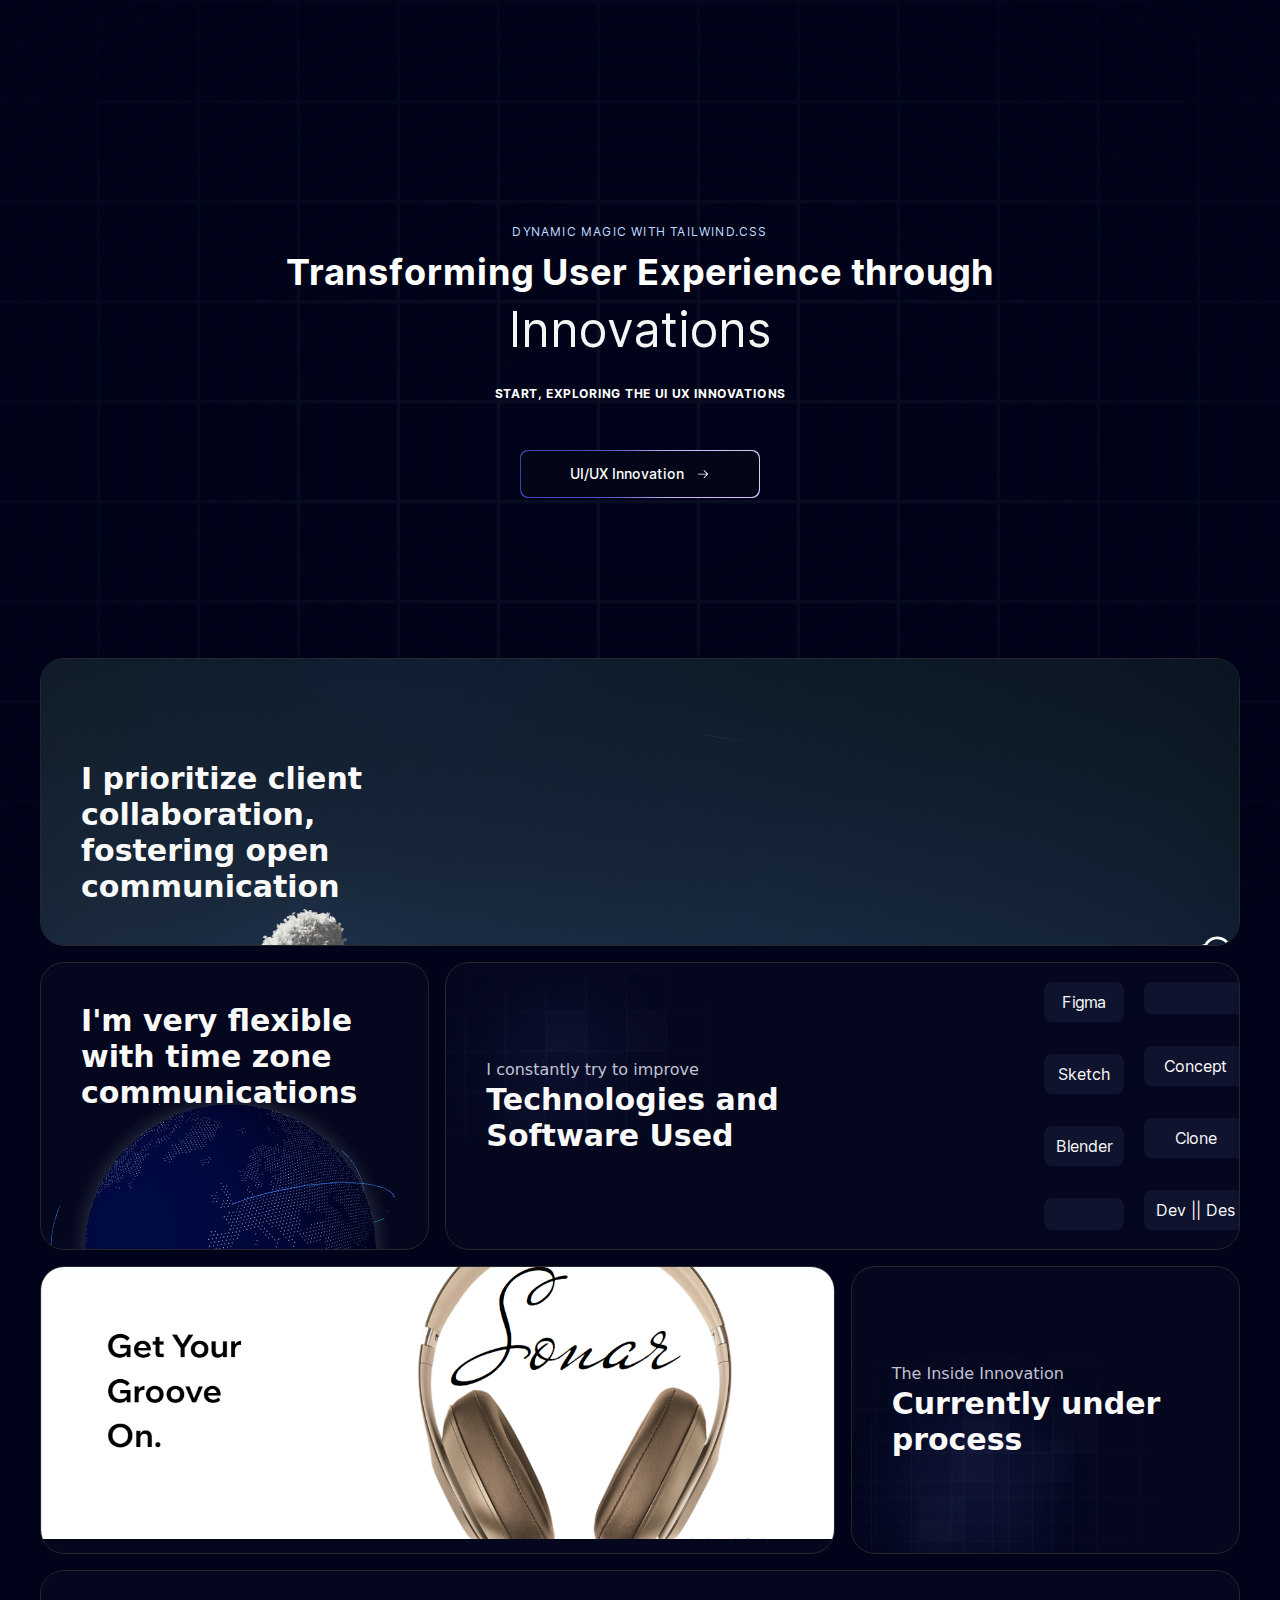
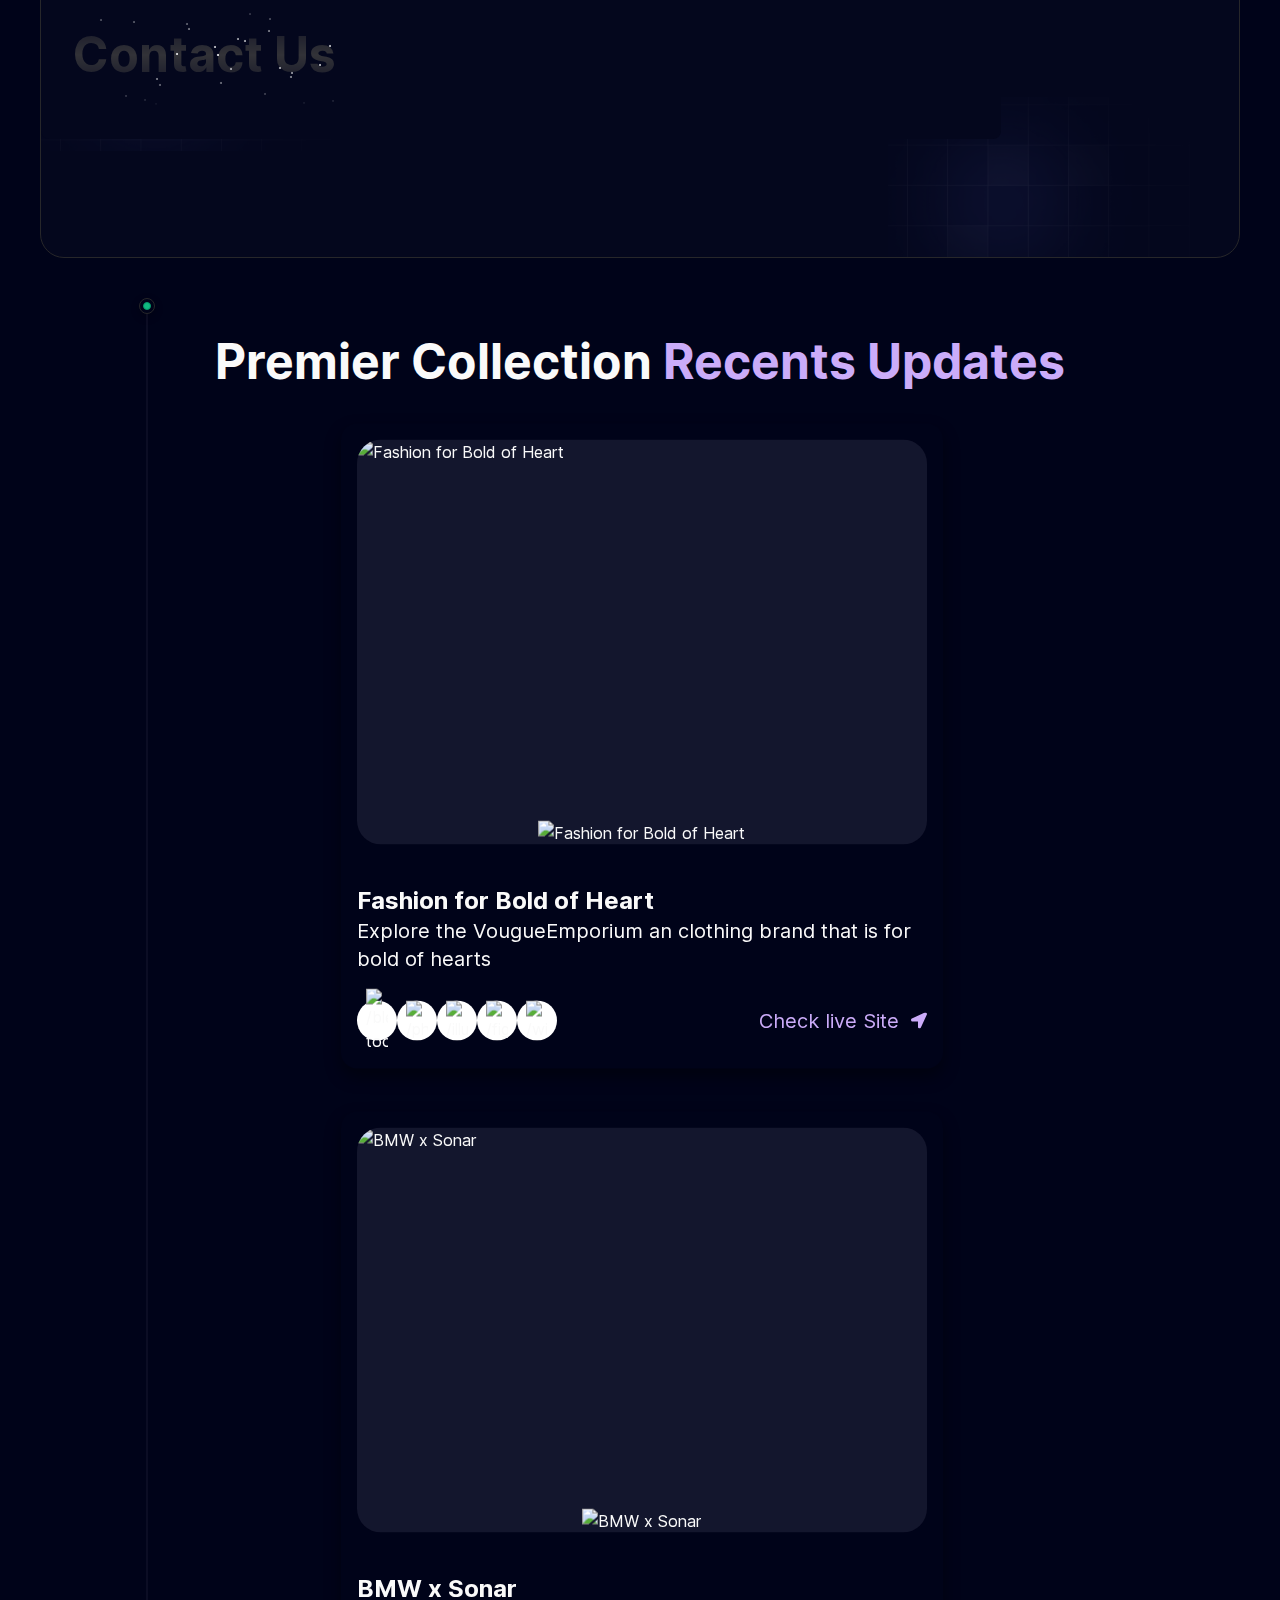
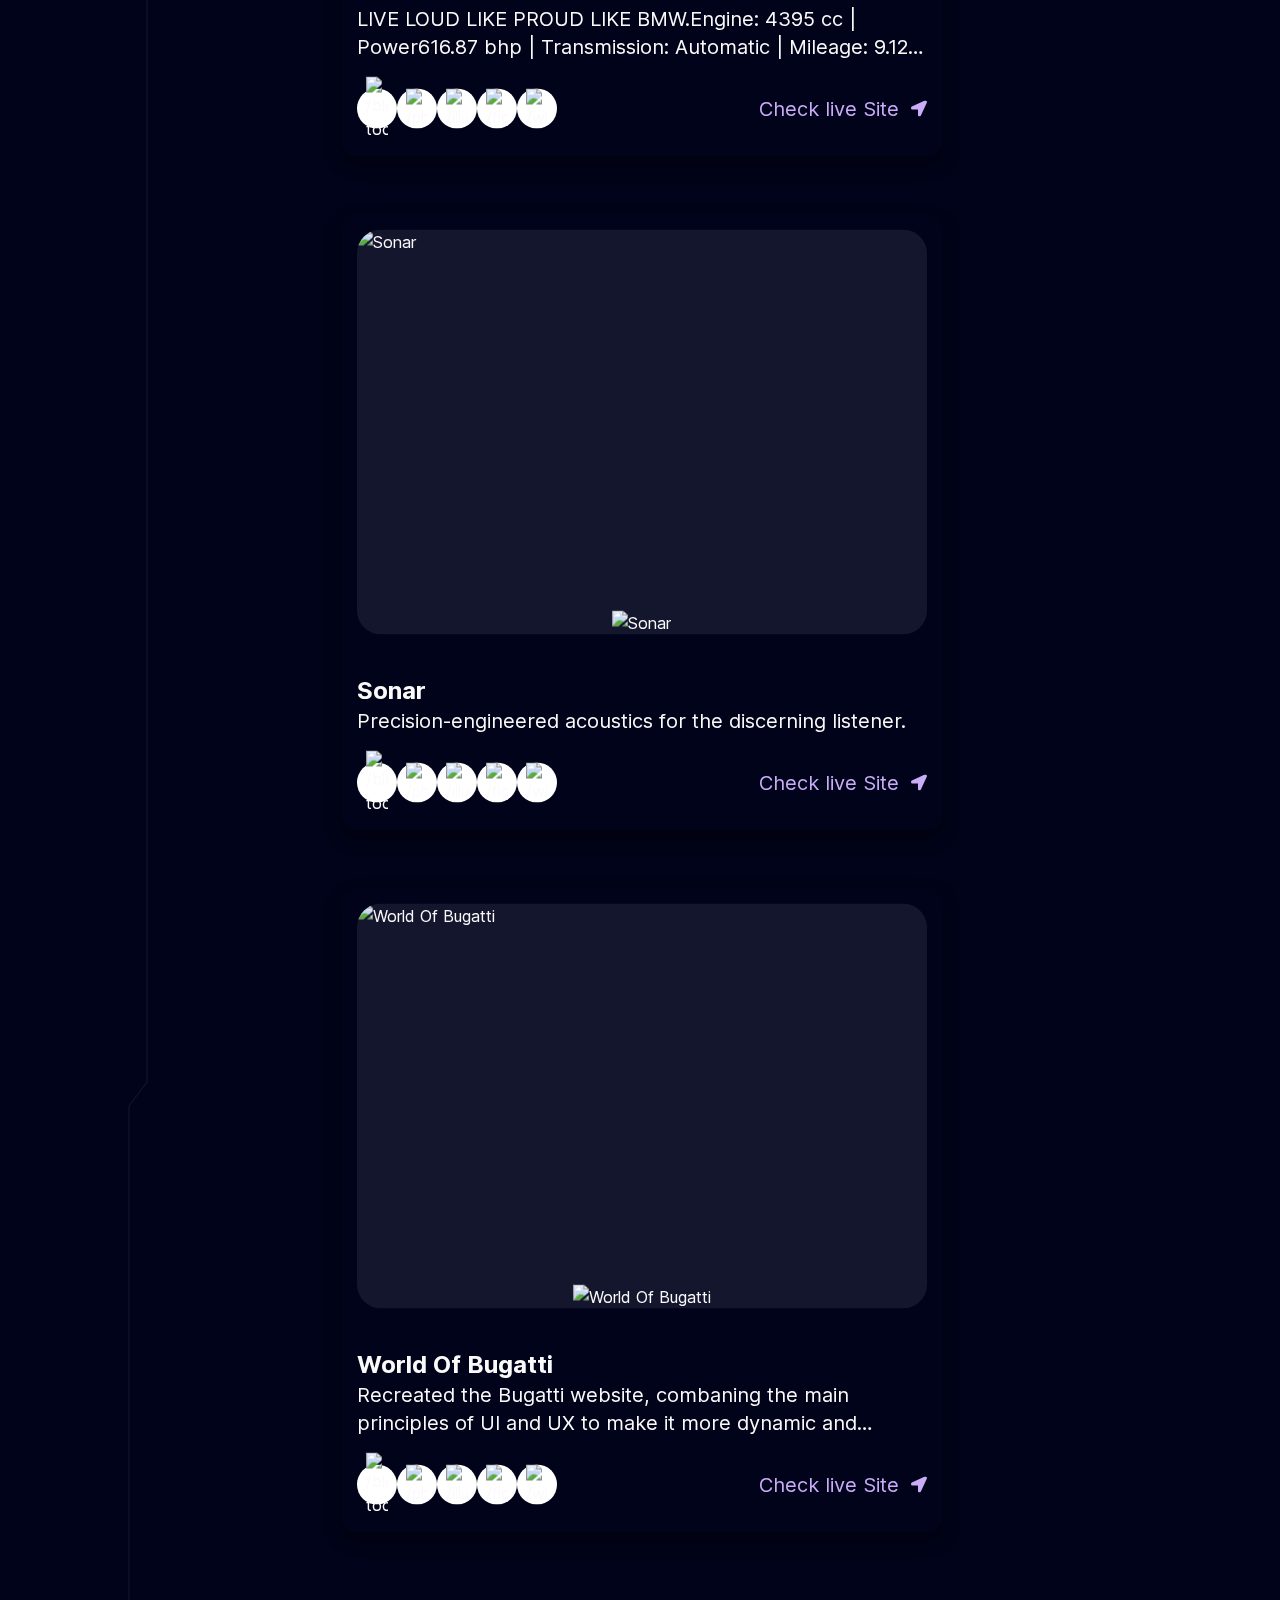
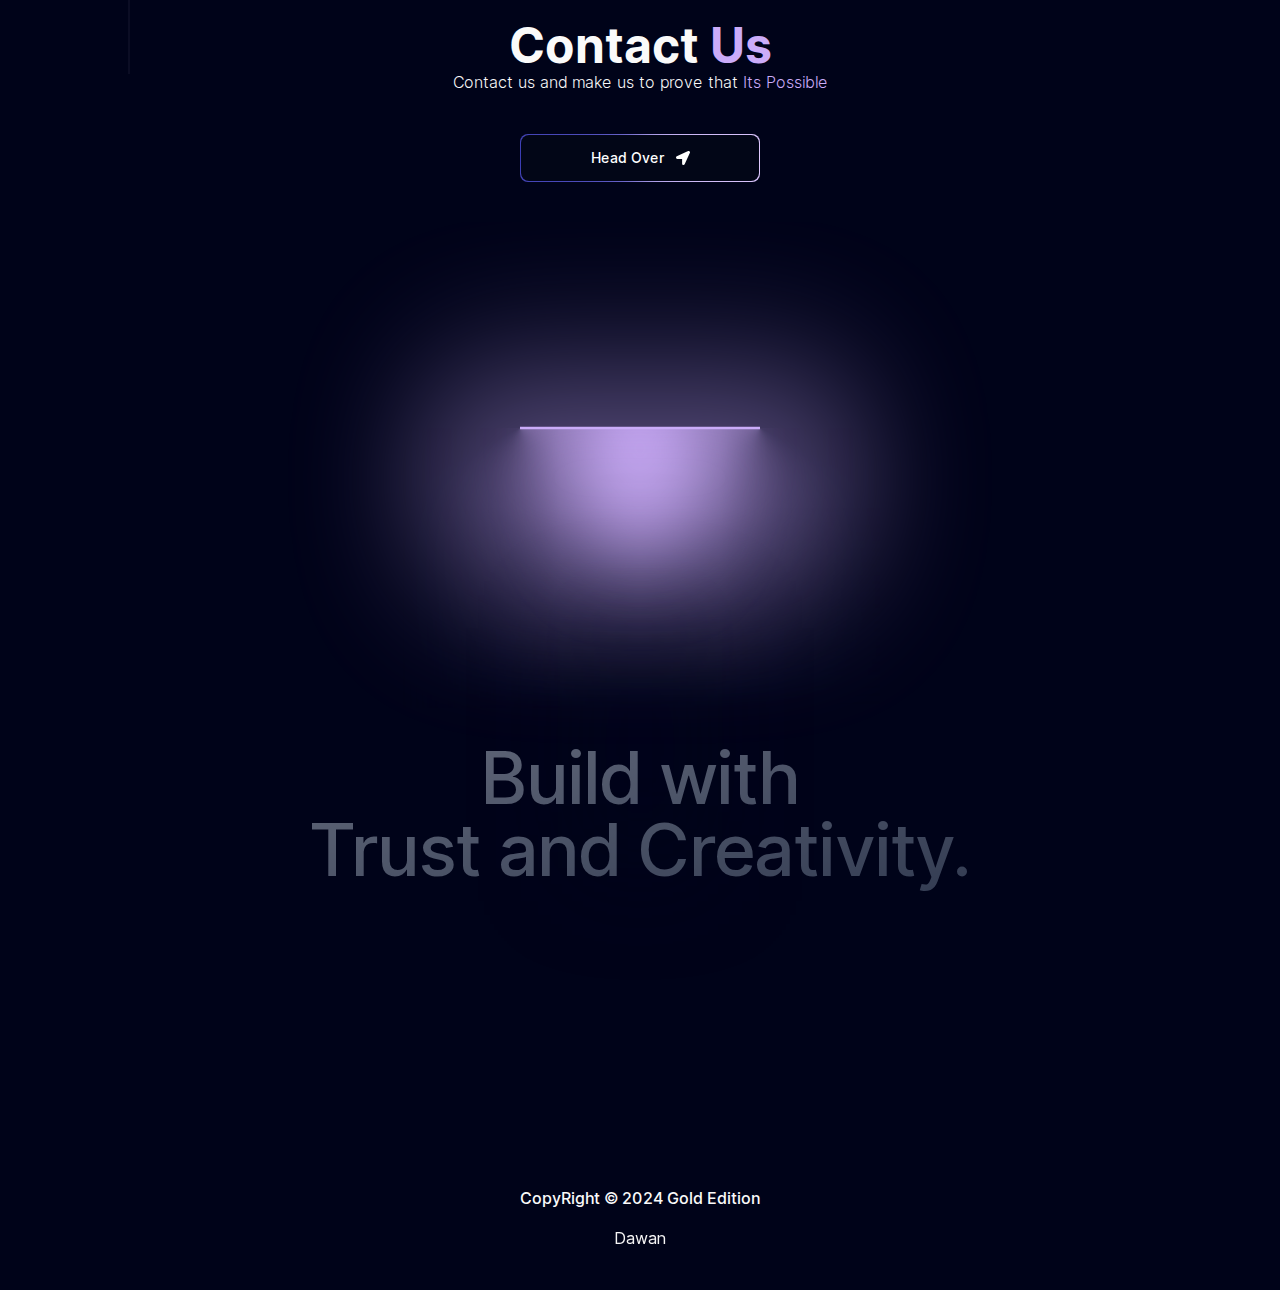
==== commit e3bfacd1: "Add files via upload" ====
--- a/index.html
+++ b/index.html
@@ -1,4 +1,4 @@
-<!DOCTYPE html><html lang="en"><head><meta charSet="utf-8"/><meta name="viewport" content="width=device-width, initial-scale=1"/><link rel="preload" as="image" href="/wolfgang-hasselmann-jhZ6bxLo12U-unsplash.jpg"/><link rel="preload" as="image" href="/cloud.svg"/><link rel="preload" as="image" href="/grid.svg"/><link rel="preload" as="image" href="/Screenshot 2024-01-01 191153.png"/><link rel="preload" as="image" href="/p1.svg"/><link rel="preload" as="image" href="/re.svg"/><link rel="preload" as="image" href="/tail.svg"/><link rel="preload" as="image" href="/ts.svg"/><link rel="preload" as="image" href="/three.svg"/><link rel="preload" as="image" href="/fm.svg"/><link rel="stylesheet" href="/_next/static/css/b859b0e1c6719d60.css" data-precedence="next"/><link rel="preload" as="script" fetchPriority="low" href="/_next/static/chunks/webpack-6240db252dd4ed1c.js"/><script src="/_next/static/chunks/fd9d1056-2bd362cd904b654f.js" async=""></script><script src="/_next/static/chunks/23-41cd1b97ba394eae.js" async=""></script><script src="/_next/static/chunks/main-app-a48cdad82dc87bdd.js" async=""></script><script src="/_next/static/chunks/497-ff9d45b25d641cd2.js" async=""></script><script src="/_next/static/chunks/app/page-2f35f40c1d19cf47.js" async=""></script><script src="/_next/static/chunks/app/layout-ab0b1baa77ee69d7.js" async=""></script><link rel="preload" as="image" href="/p2.svg"/><link rel="preload" as="image" href="/next.svg"/><link rel="preload" as="image" href="/stream.svg"/><link rel="preload" as="image" href="/c.svg"/><link rel="preload" as="image" href="/p3.svg"/><link rel="preload" as="image" href="/p4.svg"/><link rel="preload" as="image" href="/gsap.svg"/><title>Gallery</title><meta name="description" content="Generated by create next app"/><link rel="icon" href="/favicon.ico" type="image/x-icon" sizes="16x16"/><script src="/_next/static/chunks/polyfills-78c92fac7aa8fdd8.js" noModule=""></script></head><body class="__className_aaf875"><script>!function(){try{var d=document.documentElement,c=d.classList;c.remove('light','dark');var e=localStorage.getItem('theme');if('system'===e||(!e&&false)){var t='(prefers-color-scheme: dark)',m=window.matchMedia(t);if(m.media!==t||m.matches){d.style.colorScheme = 'dark';c.add('dark')}else{d.style.colorScheme = 'light';c.add('light')}}else if(e){c.add(e|| '')}else{c.add('dark')}if(e==='light'||e==='dark'||!e)d.style.colorScheme=e||'dark'}catch(e){}}()</script><main class="relative bg-black-100 flex  justify-center items-center flex-col overflow-hidden mx-auto sm:px-10 px-2"><div class="max-w-7xl w-full"><div class="flex max-w-fit fixed top-10 inset-x-0 mx-auto border border-transparent dark:border-white/[0.2] rounded-full dark:bg-black bg-white shadow-[0px_2px_3px_-1px_rgba(0,0,0,0.1),0px_1px_0px_0px_rgba(25,28,33,0.02),0px_0px_0px_1px_rgba(25,28,33,0.08)] z-[5000] pr-2 pl-8 py-2 items-center justify-center space-x-4" style="opacity:1;transform:translateY(-100px) translateZ(0)"><a class="relative dark:text-neutral-50 items-center flex space-x-1 text-neutral-600 dark:hover:text-neutral-300 hover:text-neutral-500" href="https://zdawan.github.io/dharshan.github.io/"><span class="block sm:hidden"><svg stroke="currentColor" fill="currentColor" stroke-width="0" viewBox="0 0 576 512" height="1em" width="1em" xmlns="http://www.w3.org/2000/svg"><path d="M280.37 148.26L96 300.11V464a16 16 0 0 0 16 16l112.06-.29a16 16 0 0 0 15.92-16V368a16 16 0 0 1 16-16h64a16 16 0 0 1 16 16v95.64a16 16 0 0 0 16 16.05L464 480a16 16 0 0 0 16-16V300L295.67 148.26a12.19 12.19 0 0 0-15.3 0zM571.6 251.47L488 182.56V44.05a12 12 0 0 0-12-12h-56a12 12 0 0 0-12 12v72.61L318.47 43a48 48 0 0 0-61 0L4.34 251.47a12 12 0 0 0-1.6 16.9l25.5 31A12 12 0 0 0 45.15 301l235.22-193.74a12.19 12.19 0 0 1 15.3 0L530.9 301a12 12 0 0 0 16.9-1.6l25.5-31a12 12 0 0 0-1.7-16.93z"></path></svg></span><span class="hidden sm:block text-sm">Dawan18</span></a><a class="relative dark:text-neutral-50 items-center flex space-x-1 text-neutral-600 dark:hover:text-neutral-300 hover:text-neutral-500" href="/"><span class="block sm:hidden"><svg stroke="currentColor" fill="none" stroke-width="2" viewBox="0 0 24 24" stroke-linecap="round" stroke-linejoin="round" height="1em" width="1em" xmlns="http://www.w3.org/2000/svg"><path d="M2 3h6a4 4 0 0 1 4 4v14a3 3 0 0 0-3-3H2z"></path><path d="M22 3h-6a4 4 0 0 0-4 4v14a3 3 0 0 1 3-3h7z"></path></svg></span><span class="hidden sm:block text-sm">About</span></a><a class="relative dark:text-neutral-50 items-center flex space-x-1 text-neutral-600 dark:hover:text-neutral-300 hover:text-neutral-500" href="https://zdawan.github.io/dharshan.github.io/"><span class="block sm:hidden"><svg stroke="currentColor" fill="none" stroke-width="2" viewBox="0 0 24 24" stroke-linecap="round" stroke-linejoin="round" height="1em" width="1em" xmlns="http://www.w3.org/2000/svg"><polyline points="14 9 9 4 4 9"></polyline><path d="M20 20h-7a4 4 0 0 1-4-4V4"></path></svg></span><span class="hidden sm:block text-sm">Contact</span></a><a class="relative dark:text-neutral-50 items-center flex space-x-1 text-neutral-600 dark:hover:text-neutral-300 hover:text-neutral-500" href="https://drive.google.com/file/d/19kLZBjhCCVyNw26HGXXHdCfsE-Be4fnU/view"><span class="block sm:hidden"><svg stroke="currentColor" fill="currentColor" stroke-width="0" viewBox="0 0 1024 1024" height="1em" width="1em" xmlns="http://www.w3.org/2000/svg"><path d="M893.3 293.3L730.7 130.7c-12-12-28.3-18.7-45.3-18.7H144c-17.7 0-32 14.3-32 32v736c0 17.7 14.3 32 32 32h736c17.7 0 32-14.3 32-32V338.5c0-17-6.7-33.2-18.7-45.2zM384 176h256v112H384V176zm128 554c-79.5 0-144-64.5-144-144s64.5-144 144-144 144 64.5 144 144-64.5 144-144 144zm0-224c-44.2 0-80 35.8-80 80s35.8 80 80 80 80-35.8 80-80-35.8-80-80-80z"></path></svg></span><span class="hidden sm:block text-sm">Resume</span></a><button class="border text-sm font-medium relative border-neutral-200 dark:border-white/[0.2] text-black dark:text-white px-4 py-2 rounded-full"><span>Project</span><span class="absolute inset-x-0 w-1/2 mx-auto -bottom-px bg-gradient-to-r from-transparent via-blue-500 to-transparent  h-px"></span></button></div><div class="pb-20 pt-36"><div><svg class="animate-spotlight pointer-events-none absolute z-[1] w-[138%] lg:w-[84%] opacity-0 -top-10 -left-10 md:-left-3 md:-top-20 h-screen" xmlns="http://www.w3.org/2000/svg" viewBox="0 0 3787 2842" fill="none"><g filter="url(#filter)"><ellipse cx="1924.71" cy="273.501" rx="1924.71" ry="273.501" transform="matrix(-0.822377 -0.568943 -0.568943 0.822377 3631.88 2291.09)" fill="white" fill-opacity="0.21"></ellipse></g><defs><filter id="filter" x="0.860352" y="0.838989" width="3785.16" height="2840.26" filterUnits="userSpaceOnUse" color-interpolation-filters="sRGB"><feFlood flood-opacity="0" result="BackgroundImageFix"></feFlood><feBlend mode="normal" in="SourceGraphic" in2="BackgroundImageFix" result="shape"></feBlend><feGaussianBlur stdDeviation="151" result="effect1_foregroundBlur_1065_8"></feGaussianBlur></filter></defs></svg><svg class="animate-spotlight pointer-events-none absolute z-[1] lg:w-[84%] opacity-0 top-10 left-full h-[80vh] w-[50]" xmlns="http://www.w3.org/2000/svg" viewBox="0 0 3787 2842" fill="none"><g filter="url(#filter)"><ellipse cx="1924.71" cy="273.501" rx="1924.71" ry="273.501" transform="matrix(-0.822377 -0.568943 -0.568943 0.822377 3631.88 2291.09)" fill="pink" fill-opacity="0.21"></ellipse></g><defs><filter id="filter" x="0.860352" y="0.838989" width="3785.16" height="2840.26" filterUnits="userSpaceOnUse" color-interpolation-filters="sRGB"><feFlood flood-opacity="0" result="BackgroundImageFix"></feFlood><feBlend mode="normal" in="SourceGraphic" in2="BackgroundImageFix" result="shape"></feBlend><feGaussianBlur stdDeviation="151" result="effect1_foregroundBlur_1065_8"></feGaussianBlur></filter></defs></svg><svg class="animate-spotlight pointer-events-none absolute z-[1] lg:w-[84%] opacity-0 top-48 left 80 h-[80vh] w-[50]" xmlns="http://www.w3.org/2000/svg" viewBox="0 0 3787 2842" fill="none"><g filter="url(#filter)"><ellipse cx="1924.71" cy="273.501" rx="1924.71" ry="273.501" transform="matrix(-0.822377 -0.568943 -0.568943 0.822377 3631.88 2291.09)" fill="pink" fill-opacity="0.21"></ellipse></g><defs><filter id="filter" x="0.860352" y="0.838989" width="3785.16" height="2840.26" filterUnits="userSpaceOnUse" color-interpolation-filters="sRGB"><feFlood flood-opacity="0" result="BackgroundImageFix"></feFlood><feBlend mode="normal" in="SourceGraphic" in2="BackgroundImageFix" result="shape"></feBlend><feGaussianBlur stdDeviation="151" result="effect1_foregroundBlur_1065_8"></feGaussianBlur></filter></defs></svg></div><div class="h-screen w-full dark:bg-black-100 bg-white    dark:bg-grid-white/[0.04] bg-grid-black/[0.3] flex items-center justify-center absolute top-0 left-0"><div class="absolute pointer-events-none    inset-0 flex items-center justify-center   dark:bg-black-100 bg-white [mask-image:radial-gradient(ellipse_at_center,transparent_20%,black)]"></div></div><div class="flex justify-center relative my-20 z-10"><div class="max-w-[89vw] md:max-w-2Xl lg:max-w-[60vw] flex flex-col items-center justify-center"><h2 class="uppercase tracking-widest text-xs text-center   text-blue-200 max-w-90 ">DYNAMIC MAGIC WITH TAILWIND.css</h2><div class="font-bold text-center text-[40px] md:text-4xl ld:text-6xl"><div class="my-2"><div class=" dark:text-white   text-black  leading-snug tracking-wide"><div><span class="$ {idx &gt; 0 ? &quot;text-purple&quot; : &quot;dark:text-white  text-black&quot; } opacity-0">Transforming<!-- --> </span><span class="$ {idx &gt; 0 ? &quot;text-purple&quot; : &quot;dark:text-white  text-black&quot; } opacity-0">User<!-- --> </span><span class="$ {idx &gt; 0 ? &quot;text-purple&quot; : &quot;dark:text-white  text-black&quot; } opacity-0">Experience<!-- --> </span><span class="$ {idx &gt; 0 ? &quot;text-purple&quot; : &quot;dark:text-white  text-black&quot; } opacity-0">through<!-- --> </span></div></div></div></div><div class="z-10 inline-block relative dark:text-neutral-100 text-center text-[40px] text-bold md:text-5xl ld:text-6xl" style="opacity:0;transform:translateY(10px) translateZ(0)"><span class="inline-block" style="opacity:0;filter:blur(8px);transform:translateY(10px) translateZ(0)">I</span><span class="inline-block" style="opacity:0;filter:blur(8px);transform:translateY(10px) translateZ(0)">n</span><span class="inline-block" style="opacity:0;filter:blur(8px);transform:translateY(10px) translateZ(0)">n</span><span class="inline-block" style="opacity:0;filter:blur(8px);transform:translateY(10px) translateZ(0)">o</span><span class="inline-block" style="opacity:0;filter:blur(8px);transform:translateY(10px) translateZ(0)">v</span><span class="inline-block" style="opacity:0;filter:blur(8px);transform:translateY(10px) translateZ(0)">a</span><span class="inline-block" style="opacity:0;filter:blur(8px);transform:translateY(10px) translateZ(0)">t</span><span class="inline-block" style="opacity:0;filter:blur(8px);transform:translateY(10px) translateZ(0)">i</span><span class="inline-block" style="opacity:0;filter:blur(8px);transform:translateY(10px) translateZ(0)">o</span><span class="inline-block" style="opacity:0;filter:blur(8px);transform:translateY(10px) translateZ(0)">n</span><span class="inline-block" style="opacity:0;filter:blur(8px);transform:translateY(10px) translateZ(0)">s</span></div><div class="font-bold uppercase tracking-widest text-xs text-center text-blue-200 max-w-90 pt-6"><div class="my-2"><div class=" dark:text-white   text-black  leading-snug tracking-wide"><div><span class="$ {idx &gt; 0 ? &quot;text-purple&quot; : &quot;dark:text-white  text-black&quot; } opacity-0">Start,<!-- --> </span><span class="$ {idx &gt; 0 ? &quot;text-purple&quot; : &quot;dark:text-white  text-black&quot; } opacity-0">exploring<!-- --> </span><span class="$ {idx &gt; 0 ? &quot;text-purple&quot; : &quot;dark:text-white  text-black&quot; } opacity-0">the<!-- --> </span><span class="$ {idx &gt; 0 ? &quot;text-purple&quot; : &quot;dark:text-white  text-black&quot; } opacity-0">UI<!-- --> </span><span class="$ {idx &gt; 0 ? &quot;text-purple&quot; : &quot;dark:text-white  text-black&quot; } opacity-0">UX<!-- --> </span><span class="$ {idx &gt; 0 ? &quot;text-purple&quot; : &quot;dark:text-white  text-black&quot; } opacity-0">Innovations<!-- --> </span></div></div></div></div><a href="#about"><div><button class="relative inline-flex    h-12 w-full  overflow-hidden rounded-lg p-[1px]    focus:outline-none md:w-60 md:mt-10"><span class="absolute inset-[-1000%]    animate-[spin_2s_linear_infinite]   bg-[conic-gradient(from_90deg_at_50%_50%,#E2CBFF_0%,#393BB2_50%,#E2CBFF_100%)]"></span><span class="inline-flex 
+<!DOCTYPE html><html lang="en"><head><meta charSet="utf-8"/><meta name="viewport" content="width=device-width, initial-scale=1"/><link rel="preload" as="image" href="/wolfgang-hasselmann-jhZ6bxLo12U-unsplash.jpg"/><link rel="preload" as="image" href="/cloud.svg"/><link rel="preload" as="image" href="/grid.svg"/><link rel="preload" as="image" href="/Screenshot 2024-01-01 191153.png"/><link rel="preload" as="image" href="/ve04.png"/><link rel="preload" as="image" href="/blender tool.jpg"/><link rel="preload" as="image" href="/photoshop_5968520.png"/><link rel="preload" as="image" href="/illustrator_5968472.png"/><link rel="preload" as="image" href="/figma_5968705.png"/><link rel="preload" as="image" href="/wix_5968770.png"/><link rel="stylesheet" href="/_next/static/css/a19a451671b2db0a.css" data-precedence="next"/><link rel="preload" as="script" fetchPriority="low" href="/_next/static/chunks/webpack-6240db252dd4ed1c.js"/><script src="/_next/static/chunks/fd9d1056-2bd362cd904b654f.js" async=""></script><script src="/_next/static/chunks/23-41cd1b97ba394eae.js" async=""></script><script src="/_next/static/chunks/main-app-a48cdad82dc87bdd.js" async=""></script><script src="/_next/static/chunks/497-ff9d45b25d641cd2.js" async=""></script><script src="/_next/static/chunks/app/page-2f35f40c1d19cf47.js" async=""></script><script src="/_next/static/chunks/app/layout-ab0b1baa77ee69d7.js" async=""></script><link rel="preload" as="image" href="/live01.png"/><link rel="preload" as="image" href="/sonar3.png"/><link rel="preload" as="image" href="/final proj.png"/><link rel="icon" href="/favicon.ico" sizes="any"/><title>Gallery | Dawan18 Studio Created using Next.js</title><meta name="description" content="Created using Next.js"/><link rel="icon" href="/icon?eb20d04e5bf6b850" type="/logo-black2.png" sizes="32x32"/><script src="/_next/static/chunks/polyfills-78c92fac7aa8fdd8.js" noModule=""></script></head><body class="__className_aaf875"><script>!function(){try{var d=document.documentElement,c=d.classList;c.remove('light','dark');var e=localStorage.getItem('theme');if('system'===e||(!e&&false)){var t='(prefers-color-scheme: dark)',m=window.matchMedia(t);if(m.media!==t||m.matches){d.style.colorScheme = 'dark';c.add('dark')}else{d.style.colorScheme = 'light';c.add('light')}}else if(e){c.add(e|| '')}else{c.add('dark')}if(e==='light'||e==='dark'||!e)d.style.colorScheme=e||'dark'}catch(e){}}()</script><main class="relative bg-black-100 flex  justify-center items-center flex-col overflow-hidden mx-auto sm:px-10 px-2"><div class="max-w-7xl w-full"><div class="flex max-w-fit fixed top-10 inset-x-0 mx-auto border border-transparent dark:border-white/[0.2] rounded-full dark:bg-black bg-white shadow-[0px_2px_3px_-1px_rgba(0,0,0,0.1),0px_1px_0px_0px_rgba(25,28,33,0.02),0px_0px_0px_1px_rgba(25,28,33,0.08)] z-[5000] pr-2 pl-8 py-2 items-center justify-center space-x-4" style="opacity:1;transform:translateY(-100px) translateZ(0)"><a class="relative dark:text-neutral-50 items-center flex space-x-1 text-neutral-600 dark:hover:text-neutral-300 hover:text-neutral-500" href="https://zdawan.github.io/dharshan.github.io/"><span class="block sm:hidden"><svg stroke="currentColor" fill="currentColor" stroke-width="0" viewBox="0 0 576 512" height="1em" width="1em" xmlns="http://www.w3.org/2000/svg"><path d="M280.37 148.26L96 300.11V464a16 16 0 0 0 16 16l112.06-.29a16 16 0 0 0 15.92-16V368a16 16 0 0 1 16-16h64a16 16 0 0 1 16 16v95.64a16 16 0 0 0 16 16.05L464 480a16 16 0 0 0 16-16V300L295.67 148.26a12.19 12.19 0 0 0-15.3 0zM571.6 251.47L488 182.56V44.05a12 12 0 0 0-12-12h-56a12 12 0 0 0-12 12v72.61L318.47 43a48 48 0 0 0-61 0L4.34 251.47a12 12 0 0 0-1.6 16.9l25.5 31A12 12 0 0 0 45.15 301l235.22-193.74a12.19 12.19 0 0 1 15.3 0L530.9 301a12 12 0 0 0 16.9-1.6l25.5-31a12 12 0 0 0-1.7-16.93z"></path></svg></span><span class="hidden sm:block text-sm">Dawan18</span></a><a class="relative dark:text-neutral-50 items-center flex space-x-1 text-neutral-600 dark:hover:text-neutral-300 hover:text-neutral-500" href="/"><span class="block sm:hidden"><svg stroke="currentColor" fill="none" stroke-width="2" viewBox="0 0 24 24" stroke-linecap="round" stroke-linejoin="round" height="1em" width="1em" xmlns="http://www.w3.org/2000/svg"><path d="M2 3h6a4 4 0 0 1 4 4v14a3 3 0 0 0-3-3H2z"></path><path d="M22 3h-6a4 4 0 0 0-4 4v14a3 3 0 0 1 3-3h7z"></path></svg></span><span class="hidden sm:block text-sm">About</span></a><a class="relative dark:text-neutral-50 items-center flex space-x-1 text-neutral-600 dark:hover:text-neutral-300 hover:text-neutral-500" href="https://zdawan.github.io/dharshan.github.io/"><span class="block sm:hidden"><svg stroke="currentColor" fill="none" stroke-width="2" viewBox="0 0 24 24" stroke-linecap="round" stroke-linejoin="round" height="1em" width="1em" xmlns="http://www.w3.org/2000/svg"><polyline points="14 9 9 4 4 9"></polyline><path d="M20 20h-7a4 4 0 0 1-4-4V4"></path></svg></span><span class="hidden sm:block text-sm">Contact</span></a><a class="relative dark:text-neutral-50 items-center flex space-x-1 text-neutral-600 dark:hover:text-neutral-300 hover:text-neutral-500" href="https://drive.google.com/file/d/19kLZBjhCCVyNw26HGXXHdCfsE-Be4fnU/view"><span class="block sm:hidden"><svg stroke="currentColor" fill="currentColor" stroke-width="0" viewBox="0 0 1024 1024" height="1em" width="1em" xmlns="http://www.w3.org/2000/svg"><path d="M893.3 293.3L730.7 130.7c-12-12-28.3-18.7-45.3-18.7H144c-17.7 0-32 14.3-32 32v736c0 17.7 14.3 32 32 32h736c17.7 0 32-14.3 32-32V338.5c0-17-6.7-33.2-18.7-45.2zM384 176h256v112H384V176zm128 554c-79.5 0-144-64.5-144-144s64.5-144 144-144 144 64.5 144 144-64.5 144-144 144zm0-224c-44.2 0-80 35.8-80 80s35.8 80 80 80 80-35.8 80-80-35.8-80-80-80z"></path></svg></span><span class="hidden sm:block text-sm">Resume</span></a><button class="border text-sm font-medium relative border-neutral-200 dark:border-white/[0.2] text-black dark:text-white px-4 py-2 rounded-full"><span>Project</span><span class="absolute inset-x-0 w-1/2 mx-auto -bottom-px bg-gradient-to-r from-transparent via-blue-500 to-transparent  h-px"></span></button></div><div class="pb-20 pt-36"><div><svg class="animate-spotlight pointer-events-none absolute z-[1] w-[138%] lg:w-[84%] opacity-0 -top-10 -left-10 md:-left-3 md:-top-20 h-screen" xmlns="http://www.w3.org/2000/svg" viewBox="0 0 3787 2842" fill="none"><g filter="url(#filter)"><ellipse cx="1924.71" cy="273.501" rx="1924.71" ry="273.501" transform="matrix(-0.822377 -0.568943 -0.568943 0.822377 3631.88 2291.09)" fill="white" fill-opacity="0.21"></ellipse></g><defs><filter id="filter" x="0.860352" y="0.838989" width="3785.16" height="2840.26" filterUnits="userSpaceOnUse" color-interpolation-filters="sRGB"><feFlood flood-opacity="0" result="BackgroundImageFix"></feFlood><feBlend mode="normal" in="SourceGraphic" in2="BackgroundImageFix" result="shape"></feBlend><feGaussianBlur stdDeviation="151" result="effect1_foregroundBlur_1065_8"></feGaussianBlur></filter></defs></svg><svg class="animate-spotlight pointer-events-none absolute z-[1] lg:w-[84%] opacity-0 top-10 left-full h-[80vh] w-[50]" xmlns="http://www.w3.org/2000/svg" viewBox="0 0 3787 2842" fill="none"><g filter="url(#filter)"><ellipse cx="1924.71" cy="273.501" rx="1924.71" ry="273.501" transform="matrix(-0.822377 -0.568943 -0.568943 0.822377 3631.88 2291.09)" fill="pink" fill-opacity="0.21"></ellipse></g><defs><filter id="filter" x="0.860352" y="0.838989" width="3785.16" height="2840.26" filterUnits="userSpaceOnUse" color-interpolation-filters="sRGB"><feFlood flood-opacity="0" result="BackgroundImageFix"></feFlood><feBlend mode="normal" in="SourceGraphic" in2="BackgroundImageFix" result="shape"></feBlend><feGaussianBlur stdDeviation="151" result="effect1_foregroundBlur_1065_8"></feGaussianBlur></filter></defs></svg><svg class="animate-spotlight pointer-events-none absolute z-[1] lg:w-[84%] opacity-0 top-48 left 80 h-[80vh] w-[50]" xmlns="http://www.w3.org/2000/svg" viewBox="0 0 3787 2842" fill="none"><g filter="url(#filter)"><ellipse cx="1924.71" cy="273.501" rx="1924.71" ry="273.501" transform="matrix(-0.822377 -0.568943 -0.568943 0.822377 3631.88 2291.09)" fill="pink" fill-opacity="0.21"></ellipse></g><defs><filter id="filter" x="0.860352" y="0.838989" width="3785.16" height="2840.26" filterUnits="userSpaceOnUse" color-interpolation-filters="sRGB"><feFlood flood-opacity="0" result="BackgroundImageFix"></feFlood><feBlend mode="normal" in="SourceGraphic" in2="BackgroundImageFix" result="shape"></feBlend><feGaussianBlur stdDeviation="151" result="effect1_foregroundBlur_1065_8"></feGaussianBlur></filter></defs></svg></div><div class="h-screen w-full dark:bg-black-100 bg-white    dark:bg-grid-white/[0.04] bg-grid-black/[0.3] flex items-center justify-center absolute top-0 left-0"><div class="absolute pointer-events-none    inset-0 flex items-center justify-center   dark:bg-black-100 bg-white [mask-image:radial-gradient(ellipse_at_center,transparent_20%,black)]"></div></div><div class="flex justify-center relative my-20 z-10"><div class="max-w-[89vw] md:max-w-2Xl lg:max-w-[60vw] flex flex-col items-center justify-center"><h2 class="uppercase tracking-widest text-xs text-center   text-blue-200 max-w-90 ">DYNAMIC MAGIC WITH TAILWIND.css</h2><div class="font-bold text-center text-[40px] md:text-4xl ld:text-6xl"><div class="my-2"><div class=" dark:text-white   text-black  leading-snug tracking-wide"><div><span class="$ {idx &gt; 0 ? &quot;text-purple&quot; : &quot;dark:text-white  text-black&quot; } opacity-0">Transforming<!-- --> </span><span class="$ {idx &gt; 0 ? &quot;text-purple&quot; : &quot;dark:text-white  text-black&quot; } opacity-0">User<!-- --> </span><span class="$ {idx &gt; 0 ? &quot;text-purple&quot; : &quot;dark:text-white  text-black&quot; } opacity-0">Experience<!-- --> </span><span class="$ {idx &gt; 0 ? &quot;text-purple&quot; : &quot;dark:text-white  text-black&quot; } opacity-0">through<!-- --> </span></div></div></div></div><div class="z-10 inline-block relative dark:text-neutral-100 text-center text-[40px] text-bold md:text-5xl ld:text-6xl" style="opacity:0;transform:translateY(10px) translateZ(0)"><span class="inline-block" style="opacity:0;filter:blur(8px);transform:translateY(10px) translateZ(0)">I</span><span class="inline-block" style="opacity:0;filter:blur(8px);transform:translateY(10px) translateZ(0)">n</span><span class="inline-block" style="opacity:0;filter:blur(8px);transform:translateY(10px) translateZ(0)">n</span><span class="inline-block" style="opacity:0;filter:blur(8px);transform:translateY(10px) translateZ(0)">o</span><span class="inline-block" style="opacity:0;filter:blur(8px);transform:translateY(10px) translateZ(0)">v</span><span class="inline-block" style="opacity:0;filter:blur(8px);transform:translateY(10px) translateZ(0)">a</span><span class="inline-block" style="opacity:0;filter:blur(8px);transform:translateY(10px) translateZ(0)">t</span><span class="inline-block" style="opacity:0;filter:blur(8px);transform:translateY(10px) translateZ(0)">i</span><span class="inline-block" style="opacity:0;filter:blur(8px);transform:translateY(10px) translateZ(0)">o</span><span class="inline-block" style="opacity:0;filter:blur(8px);transform:translateY(10px) translateZ(0)">n</span><span class="inline-block" style="opacity:0;filter:blur(8px);transform:translateY(10px) translateZ(0)">s</span></div><div class="font-bold uppercase tracking-widest text-xs text-center text-blue-200 max-w-90 pt-6"><div class="my-2"><div class=" dark:text-white   text-black  leading-snug tracking-wide"><div><span class="$ {idx &gt; 0 ? &quot;text-purple&quot; : &quot;dark:text-white  text-black&quot; } opacity-0">Start,<!-- --> </span><span class="$ {idx &gt; 0 ? &quot;text-purple&quot; : &quot;dark:text-white  text-black&quot; } opacity-0">exploring<!-- --> </span><span class="$ {idx &gt; 0 ? &quot;text-purple&quot; : &quot;dark:text-white  text-black&quot; } opacity-0">the<!-- --> </span><span class="$ {idx &gt; 0 ? &quot;text-purple&quot; : &quot;dark:text-white  text-black&quot; } opacity-0">UI<!-- --> </span><span class="$ {idx &gt; 0 ? &quot;text-purple&quot; : &quot;dark:text-white  text-black&quot; } opacity-0">UX<!-- --> </span><span class="$ {idx &gt; 0 ? &quot;text-purple&quot; : &quot;dark:text-white  text-black&quot; } opacity-0">Innovations<!-- --> </span></div></div></div></div><a href="#about"><div><button class="relative inline-flex    h-12 w-full  overflow-hidden rounded-lg p-[1px]    focus:outline-none md:w-60 md:mt-10"><span class="absolute inset-[-1000%]    animate-[spin_2s_linear_infinite]   bg-[conic-gradient(from_90deg_at_50%_50%,#E2CBFF_0%,#393BB2_50%,#E2CBFF_100%)]"></span><span class="inline-flex 
         h-full w-full cursor-pointer 
         items-center justify-center rounded-lg
          bg-slate-950 px-3  text-sm 
@@ -9,9 +9,9 @@
         &#x27; || &#x27;flex h-full&#x27;"><div class="w-full h-full absolute"><img src="/grid.svg" alt="/grid.svg" class="object-cover object-center"/></div><div class="absolute right-0 -bottom-5 false"></div><div class="justify-center group-hover/bento:translate-x-2 transition duration-300 relative md:h-full min-h-40 flex flex-col p-5 lg:p-10"><div class="font-sans font-extralight text-[#c1c2d3] text-sm md:text-xs lg:text-base z-10">I constantly try to improve</div><div class="font-sans font-bold text-lg lg:text-3xl max-w-96 z-19">Technologies  and Software Used</div><div class="flex gap-1 lg:gap-5 w-fit absolute -right-3 lg:-right-2"><div class="flex flex-col gap-3 lg:gap-8"><span class="py-2 lg:py4 lg:px-3 px-3 text-xs lg:text-base opacity-50 lg:opacity-100 rounded-lg text-center bg-[#10132E]">Figma</span><span class="py-2 lg:py4 lg:px-3 px-3 text-xs lg:text-base opacity-50 lg:opacity-100 rounded-lg text-center bg-[#10132E]">Sketch</span><span class="py-2 lg:py4 lg:px-3 px-3 text-xs lg:text-base opacity-50 lg:opacity-100 rounded-lg text-center bg-[#10132E]">Blender</span><span class="py-4 px-3 rounded-lg text-center bg-[#10132E]"></span></div><div class="flex flex-col gap-3 lg:gap-8"><span class="py-4 px-3 rounded-lg text-center bg-[#10132E]"></span><span class="py-2 lg:py4 lg:px-3 px-3 text-xs lg:text-base opacity-50 lg:opacity-100 rounded-lg text-center bg-[#10132E]">Concept</span><span class="py-2 lg:py4 lg:px-3 px-3 text-xs lg:text-base opacity-50 lg:opacity-100 rounded-lg text-center bg-[#10132E]">Clone</span><span class="py-2 lg:py4 lg:px-3 px-3 text-xs lg:text-base opacity-50 lg:opacity-100 rounded-lg text-center bg-[#10132E]">Dev || Des</span></div></div></div></div></div><div class="row-span-1 relative overflow-hidden rounded-3xl group/bento hover:shadow-xl transition duration-200 shadow-input dark:shadow-none justify-between flex flex-col space-y-4 border border-white[0.1] lg:col-span-2 md:col-span-3 md:row-span-1" style="background:rgb(4,7,29);background-color:linear-gradient(90deg, rgba(4,7,29,1) 0%, rgba(12,14,35,1) 100%)"><div class="false &amp;&amp; &#x27;flex justify-center h-full
         &#x27; || &#x27;flex h-full&#x27;"><div class="w-full h-full absolute"><img src="/Screenshot 2024-01-01 191153.png" alt="/Screenshot 2024-01-01 191153.png" class="object-cover object-center"/></div><div class="absolute right-0 -bottom-5 false"></div><div class="justify-start group-hover/bento:translate-x-2 transition duration-300 relative md:h-full min-h-40 flex flex-col p-5 lg:p-10"><div class="font-sans font-extralight text-[#c1c2d3] text-sm md:text-xs lg:text-base z-10"></div><div class="font-sans font-bold text-lg lg:text-3xl max-w-96 z-19"></div></div></div></div><div class="row-span-1 relative overflow-hidden rounded-3xl group/bento hover:shadow-xl transition duration-200 shadow-input dark:shadow-none justify-between flex flex-col space-y-4 border border-white[0.1] lg:col-span-1 md:col-span-1 md:row-span-1" style="background:rgb(4,7,29);background-color:linear-gradient(90deg, rgba(4,7,29,1) 0%, rgba(12,14,35,1) 100%)"><div class="false &amp;&amp; &#x27;flex justify-center h-full
         &#x27; || &#x27;flex h-full&#x27;"><div class="w-full h-full absolute"><img src="/grid.svg" alt="/grid.svg" class="absolute right-0 bottom-0 md:w-96 w-60 object-cover object-center"/></div><div class="absolute right-0 -bottom-5 w-full opacity-80"><img src="/grid.svg" alt="/grid.svg" class="object-cover, object-center, w-full, h-full"/></div><div class="justify-center md:justify-start lg:justify-center group-hover/bento:translate-x-2 transition duration-300 relative md:h-full min-h-40 flex flex-col p-5 lg:p-10"><div class="font-sans font-extralight text-[#c1c2d3] text-sm md:text-xs lg:text-base z-10">The Inside Innovation</div><div class="font-sans font-bold text-lg lg:text-3xl max-w-96 z-19">Currently under process</div></div></div></div><div class="row-span-1 relative overflow-hidden rounded-3xl group/bento hover:shadow-xl transition duration-200 shadow-input dark:shadow-none justify-between flex flex-col space-y-4 border border-white[0.1] lg:col-span-3 md:col-span-1 md:row-span-1" style="background:rgb(4,7,29);background-color:linear-gradient(90deg, rgba(4,7,29,1) 0%, rgba(12,14,35,1) 100%)"><div class="true &amp;&amp; &#x27;flex justify-center h-full
-        &#x27; || &#x27;flex h-full&#x27;"><div class="w-full h-full absolute"><img src="/grid.svg" alt="/grid.svg" class="object-cover object-center"/></div><div class="absolute right-0 -bottom-5 false"><img src="/grid.svg" alt="/grid.svg" class="object-cover, object-center, w-full, h-full"/></div><div class="bg-[#0d0a14] w-[60rem] rounded-lg p-8 relative overflow-hidden" style="background:rgb(4,7,29);background-color:linear-gradient(90deg, rgba(4,7,29,1) 0%, rgba(12,14,35,1) 100%)"><div class="absolute z-50 flex items-center justify-center text-white-100 font-bold"></div><div class="h-15  relative flex items-center overflow-hidden"><div class="absolute bg-[#000000] z-20  will-change-transform" style="width:100%"><p style="text-shadow:4px 4px 15px rgba(0,0,0,0.5)" class="text-base sm:text-[3rem] py-10 font-bold text-white bg-clip-text text-transparent bg-gradient-to-b from-white to-neutral-300">jnr1006262@gmail.com</p></div><div class="h-40 w-[10px] bg-gradient-to-b from-transparent via-neutral-800 to-transparent absolute z-50 will-change-transform"></div><div class=" overflow-hidden [mask-image:linear-gradient(to_bottom,transparent,white,transparent)]"><p class="text-base sm:text-[3rem] py-10 font-bold bg-clip-text text-transparent bg-[#323238]">Contact Us </p><div class="absolute inset-0"><span class="inline-block" style="position:absolute;top:10.013288755993234%;left:28.54892657569925%;width:2px;height:2px;background-color:white;border-radius:50%;z-index:1"></span><span class="inline-block" style="position:absolute;top:57.84815183052916%;left:35.63532677740615%;width:2px;height:2px;background-color:white;border-radius:50%;z-index:1"></span><span class="inline-block" style="position:absolute;top:28.430839323090453%;left:52.9904943354343%;width:2px;height:2px;background-color:white;border-radius:50%;z-index:1"></span><span class="inline-block" style="position:absolute;top:46.577068390171085%;left:95.66298595475551%;width:2px;height:2px;background-color:white;border-radius:50%;z-index:1"></span><span class="inline-block" style="position:absolute;top:88.58028654116146%;left:11.648365951474604%;width:2px;height:2px;background-color:white;border-radius:50%;z-index:1"></span><span class="inline-block" style="position:absolute;top:40.542519931262966%;left:78.94159394172185%;width:2px;height:2px;background-color:white;border-radius:50%;z-index:1"></span><span class="inline-block" style="position:absolute;top:40.28327122197346%;left:67.02027375543396%;width:2px;height:2px;background-color:white;border-radius:50%;z-index:1"></span><span class="inline-block" style="position:absolute;top:65.96410469461335%;left:40.97688565615698%;width:2px;height:2px;background-color:white;border-radius:50%;z-index:1"></span><span class="inline-block" style="position:absolute;top:48.090896228427106%;left:78.76087944552414%;width:2px;height:2px;background-color:white;border-radius:50%;z-index:1"></span><span class="inline-block" style="position:absolute;top:76.31753849848076%;left:31.828244872667245%;width:2px;height:2px;background-color:white;border-radius:50%;z-index:1"></span><span class="inline-block" style="position:absolute;top:65.10768024027453%;left:64.22697262556134%;width:2px;height:2px;background-color:white;border-radius:50%;z-index:1"></span><span class="inline-block" style="position:absolute;top:89.93916504327464%;left:43.16660980557479%;width:2px;height:2px;background-color:white;border-radius:50%;z-index:1"></span><span class="inline-block" style="position:absolute;top:11.955008435411397%;left:40.44545609626062%;width:2px;height:2px;background-color:white;border-radius:50%;z-index:1"></span><span class="inline-block" style="position:absolute;top:61.90028359784969%;left:19.96106900563923%;width:2px;height:2px;background-color:white;border-radius:50%;z-index:1"></span><span class="inline-block" style="position:absolute;top:61.00316051635224%;left:39.47277164263567%;width:2px;height:2px;background-color:white;border-radius:50%;z-index:1"></span><span class="inline-block" style="position:absolute;top:95.62821323442677%;left:75.87564469123646%;width:2px;height:2px;background-color:white;border-radius:50%;z-index:1"></span><span class="inline-block" style="position:absolute;top:3.9133343250924435%;left:32.77691161595311%;width:2px;height:2px;background-color:white;border-radius:50%;z-index:1"></span><span class="inline-block" style="position:absolute;top:5.275690207567618%;left:19.20579679622034%;width:2px;height:2px;background-color:white;border-radius:50%;z-index:1"></span><span class="inline-block" style="position:absolute;top:5.488713493949127%;left:28.002675571100568%;width:2px;height:2px;background-color:white;border-radius:50%;z-index:1"></span><span class="inline-block" style="position:absolute;top:57.59485799897324%;left:42.53918190670376%;width:2px;height:2px;background-color:white;border-radius:50%;z-index:1"></span><span class="inline-block" style="position:absolute;top:61.65252245113004%;left:46.38496724072188%;width:2px;height:2px;background-color:white;border-radius:50%;z-index:1"></span><span class="inline-block" style="position:absolute;top:61.329887514804746%;left:30.10157661960502%;width:2px;height:2px;background-color:white;border-radius:50%;z-index:1"></span><span class="inline-block" style="position:absolute;top:10.957269514136915%;left:15.761906879572729%;width:2px;height:2px;background-color:white;border-radius:50%;z-index:1"></span><span class="inline-block" style="position:absolute;top:15.894177938095954%;left:16.799227962871477%;width:2px;height:2px;background-color:white;border-radius:50%;z-index:1"></span><span class="inline-block" style="position:absolute;top:14.53386089125539%;left:87.46737593446746%;width:2px;height:2px;background-color:white;border-radius:50%;z-index:1"></span><span class="inline-block" style="position:absolute;top:25.96930847790746%;left:39.504144437406374%;width:2px;height:2px;background-color:white;border-radius:50%;z-index:1"></span><span class="inline-block" style="position:absolute;top:39.4338524941112%;left:27.211002877039615%;width:2px;height:2px;background-color:white;border-radius:50%;z-index:1"></span><span class="inline-block" style="position:absolute;top:29.922167994456018%;left:74.68471145370658%;width:2px;height:2px;background-color:white;border-radius:50%;z-index:1"></span><span class="inline-block" style="position:absolute;top:18.42429555634679%;left:31.915911742383287%;width:2px;height:2px;background-color:white;border-radius:50%;z-index:1"></span><span class="inline-block" style="position:absolute;top:35.74718427433259%;left:33.05631642436353%;width:2px;height:2px;background-color:white;border-radius:50%;z-index:1"></span><span class="inline-block" style="position:absolute;top:45.65591158173392%;left:35.54771177941465%;width:2px;height:2px;background-color:white;border-radius:50%;z-index:1"></span><span class="inline-block" style="position:absolute;top:25.934596224295326%;left:15.578145679502708%;width:2px;height:2px;background-color:white;border-radius:50%;z-index:1"></span><span class="inline-block" style="position:absolute;top:23.908839951884442%;left:9.681517617845392%;width:2px;height:2px;background-color:white;border-radius:50%;z-index:1"></span><span class="inline-block" style="position:absolute;top:54.73740832853642%;left:72.1999777303362%;width:2px;height:2px;background-color:white;border-radius:50%;z-index:1"></span><span class="inline-block" style="position:absolute;top:62.76438112766396%;left:91.78604520845148%;width:2px;height:2px;background-color:white;border-radius:50%;z-index:1"></span><span class="inline-block" style="position:absolute;top:10.226966637440071%;left:64.37613295101143%;width:2px;height:2px;background-color:white;border-radius:50%;z-index:1"></span><span class="inline-block" style="position:absolute;top:54.75527548598933%;left:53.98673043355409%;width:2px;height:2px;background-color:white;border-radius:50%;z-index:1"></span><span class="inline-block" style="position:absolute;top:69.32887374240393%;left:0.3315828778622354%;width:2px;height:2px;background-color:white;border-radius:50%;z-index:1"></span><span class="inline-block" style="position:absolute;top:28.35433247773245%;left:55.65658389005617%;width:2px;height:2px;background-color:white;border-radius:50%;z-index:1"></span><span class="inline-block" style="position:absolute;top:50.57902588916194%;left:47.27420693093165%;width:2px;height:2px;background-color:white;border-radius:50%;z-index:1"></span><span class="inline-block" style="position:absolute;top:54.51596930893785%;left:44.673828742290375%;width:2px;height:2px;background-color:white;border-radius:50%;z-index:1"></span><span class="inline-block" style="position:absolute;top:85.53822305225303%;left:82.09255809119355%;width:2px;height:2px;background-color:white;border-radius:50%;z-index:1"></span><span class="inline-block" style="position:absolute;top:36.69358082471288%;left:86.61353638292104%;width:2px;height:2px;background-color:white;border-radius:50%;z-index:1"></span><span class="inline-block" style="position:absolute;top:25.741714924451898%;left:81.703842378912%;width:2px;height:2px;background-color:white;border-radius:50%;z-index:1"></span><span class="inline-block" style="position:absolute;top:60.30574902614148%;left:12.398181467170598%;width:2px;height:2px;background-color:white;border-radius:50%;z-index:1"></span><span class="inline-block" style="position:absolute;top:11.133990856554888%;left:13.417825884800205%;width:2px;height:2px;background-color:white;border-radius:50%;z-index:1"></span><span class="inline-block" style="position:absolute;top:89.30611905698996%;left:21.02676708486053%;width:2px;height:2px;background-color:white;border-radius:50%;z-index:1"></span><span class="inline-block" style="position:absolute;top:82.31049371952483%;left:65.31516857938058%;width:2px;height:2px;background-color:white;border-radius:50%;z-index:1"></span><span class="inline-block" style="position:absolute;top:56.155878685717894%;left:95.45768382256506%;width:2px;height:2px;background-color:white;border-radius:50%;z-index:1"></span><span class="inline-block" style="position:absolute;top:1.025475446071189%;left:69.2844950389399%;width:2px;height:2px;background-color:white;border-radius:50%;z-index:1"></span><span class="inline-block" style="position:absolute;top:42.70825094418329%;left:69.99759342035983%;width:2px;height:2px;background-color:white;border-radius:50%;z-index:1"></span><span class="inline-block" style="position:absolute;top:64.93521676392562%;left:40.381695734524726%;width:2px;height:2px;background-color:white;border-radius:50%;z-index:1"></span><span class="inline-block" style="position:absolute;top:64.94151664272727%;left:57.68893251353124%;width:2px;height:2px;background-color:white;border-radius:50%;z-index:1"></span><span class="inline-block" style="position:absolute;top:95.53472366590208%;left:74.9875556260963%;width:2px;height:2px;background-color:white;border-radius:50%;z-index:1"></span><span class="inline-block" style="position:absolute;top:18.32663834157062%;left:3.225702468003444%;width:2px;height:2px;background-color:white;border-radius:50%;z-index:1"></span><span class="inline-block" style="position:absolute;top:79.54585823100531%;left:55.124707366706204%;width:2px;height:2px;background-color:white;border-radius:50%;z-index:1"></span><span class="inline-block" style="position:absolute;top:4.015763687350349%;left:10.15221826088677%;width:2px;height:2px;background-color:white;border-radius:50%;z-index:1"></span><span class="inline-block" style="position:absolute;top:99.38029569274703%;left:61.68739405749615%;width:2px;height:2px;background-color:white;border-radius:50%;z-index:1"></span><span class="inline-block" style="position:absolute;top:88.41588698282419%;left:51.63232255919279%;width:2px;height:2px;background-color:white;border-radius:50%;z-index:1"></span><span class="inline-block" style="position:absolute;top:52.308101681615035%;left:66.95363984655809%;width:2px;height:2px;background-color:white;border-radius:50%;z-index:1"></span><span class="inline-block" style="position:absolute;top:17.559933448240052%;left:87.24539454049795%;width:2px;height:2px;background-color:white;border-radius:50%;z-index:1"></span><span class="inline-block" style="position:absolute;top:58.99721200556003%;left:0.37981259952479807%;width:2px;height:2px;background-color:white;border-radius:50%;z-index:1"></span><span class="inline-block" style="position:absolute;top:38.610794278352586%;left:87.8530451686564%;width:2px;height:2px;background-color:white;border-radius:50%;z-index:1"></span><span class="inline-block" style="position:absolute;top:8.51279794042652%;left:46.67035916169382%;width:2px;height:2px;background-color:white;border-radius:50%;z-index:1"></span><span class="inline-block" style="position:absolute;top:35.72833330102161%;left:48.055434671967625%;width:2px;height:2px;background-color:white;border-radius:50%;z-index:1"></span><span class="inline-block" style="position:absolute;top:35.36441258839549%;left:68.92785842720657%;width:2px;height:2px;background-color:white;border-radius:50%;z-index:1"></span><span class="inline-block" style="position:absolute;top:46.548791649180444%;left:48.630477748366395%;width:2px;height:2px;background-color:white;border-radius:50%;z-index:1"></span><span class="inline-block" style="position:absolute;top:46.107050733396115%;left:94.04997930407318%;width:2px;height:2px;background-color:white;border-radius:50%;z-index:1"></span><span class="inline-block" style="position:absolute;top:75.78736726657698%;left:25.945504285416998%;width:2px;height:2px;background-color:white;border-radius:50%;z-index:1"></span><span class="inline-block" style="position:absolute;top:14.417507082251891%;left:51.06665946074194%;width:2px;height:2px;background-color:white;border-radius:50%;z-index:1"></span><span class="inline-block" style="position:absolute;top:44.280732163611994%;left:35.52100049202227%;width:2px;height:2px;background-color:white;border-radius:50%;z-index:1"></span><span class="inline-block" style="position:absolute;top:83.48673520005406%;left:16.530104288840963%;width:2px;height:2px;background-color:white;border-radius:50%;z-index:1"></span><span class="inline-block" style="position:absolute;top:24.16419228763853%;left:12.654719705887118%;width:2px;height:2px;background-color:white;border-radius:50%;z-index:1"></span><span class="inline-block" style="position:absolute;top:12.851396210907339%;left:80.69420520399197%;width:2px;height:2px;background-color:white;border-radius:50%;z-index:1"></span><span class="inline-block" style="position:absolute;top:97.62157818985663%;left:79.53311398645417%;width:2px;height:2px;background-color:white;border-radius:50%;z-index:1"></span><span class="inline-block" style="position:absolute;top:19.07295003636582%;left:50.97838156470278%;width:2px;height:2px;background-color:white;border-radius:50%;z-index:1"></span><span class="inline-block" style="position:absolute;top:60.63139026188462%;left:63.60232377803232%;width:2px;height:2px;background-color:white;border-radius:50%;z-index:1"></span><span class="inline-block" style="position:absolute;top:76.38532473916801%;left:5.319792042174987%;width:2px;height:2px;background-color:white;border-radius:50%;z-index:1"></span><span class="inline-block" style="position:absolute;top:87.43832263036768%;left:81.69759434925021%;width:2px;height:2px;background-color:white;border-radius:50%;z-index:1"></span><span class="inline-block" style="position:absolute;top:5.279955136463665%;left:10.06868125988538%;width:2px;height:2px;background-color:white;border-radius:50%;z-index:1"></span></div></div></div></div><div class="justify-center md:max-w-full max-w-30 max-h-20 md:justify-start lg:justify-center text-end group-hover/bento:translate-x-2 transition duration-300 relative md:h-full min-h-40 flex flex-col p-5 lg:p-10"><div class="font-sans font-extralight text-[#c1c2d3] text-sm md:text-xs lg:text-base z-10"></div><div class="font-sans font-bold text-lg lg:text-3xl max-w-96 z-19"></div></div></div></div></div></section><div class="relative w-full max-w-4xl mx-auto h-full"><div class="absolute -left-6 md:-left-20 top-10"><div class="ml-[27px] h-4 w-4 rounded-full border border-netural-200 shadow-sm flex items-center justify-center"><div class="h-2 w-2  rounded-full border border-neutral-300 bg-white"></div></div><svg viewBox="0 0 20 0" width="20" height="0" class=" ml-4 block" aria-hidden="true"><path d="M 1 0V -36 l 18 24 V 0 l -18 24V 0" fill="none" stroke="#9091A0" stroke-opacity="0.16"></path><path d="M 1 0V -36 l 18 24 V 0 l -18 24V 0" fill="none" stroke="url(#gradient)" stroke-width="1.25" class="motion-reduce:hidden"></path><defs><linearGradient id="gradient" gradientUnits="userSpaceOnUse" x1="0" x2="0" y1="50" y2="50"><stop stop-color="#18CCFC" stop-opacity="0"></stop><stop stop-color="#18CCFC"></stop><stop offset="0.325" stop-color="#6344F5"></stop><stop offset="1" stop-color="#AE48FF" stop-opacity="0"></stop></linearGradient></defs></svg></div><div><div class="py-20"><h1 class="heading">Premier Collection <span class="text-purple font-ultralight">Recents Updates</span></h1><div class="flex flex-wrap items-center justify-center p-4 gap-x-8 gap-y-8 mt=10 "><div class="sm:h-[41rem] lg:min-h-[32.5rem]    h-[32rem] flex items-center justify-center sm:w-[570px] w-[80vw]"><div class="relative group/pin z-50 cursor-pointer"><div style="perspective:1000px;transform:rotateX(70deg) translateZ(0deg)" class="absolute left-1/2 top-1/2 ml-[0.09375rem] mt-4 -translate-x-1/2 -translate-y-1/2"><div style="transform:translate(-50%,-50%) rotateX(0deg)" class="absolute left-1/2 p-4 top-1/2  flex justify-start items-start  rounded-2xl  shadow-[0_8px_16px_rgb(0_0_0/0.4)]  border-white/[0.1] group-hover/pin:border-white/[0.2] transition duration-700 overflow-hidden"><div class="relative z-50"><div class="relative flex items-center justify-center sm:w-[570px] w-[80vw] overflow-hidden sm:h-[50vh] h-[40vh] mb-10"><div class="relative w-full h-full overflow-hidden lg:rounded-3xl bg-[#13162d]"><img src="/p1.svg" alt="3D Solar System Planets to Explore"/></div><img src="/p1.svg" alt="3D Solar System Planets to Explore" class="z-10 absolute bottom-0"/></div><h1 class="font-bold lg:text-2xl md:text-xl text-base line-clamp-1">3D Solar System Planets to Explore</h1><p class="lg:text-xl lg:font-normal font-light text-sm line-clamp-2">Explore the wonders of our solar system with this captivating 3D simulation of the planets using Three.js.</p><div class="flex items-center justify-between    mt-7 mb-3"><div class="flex items-center"><div class="border   border-white/[0.2] rounded-full   bg-black lg:w-10 lg:h-10 w-8 h-8   flex justify-center items-center" style="transform:translateX(-$ {5 * index * 2 px}"><img src="/re.svg" alt="/re.svg" class="p-2"/></div><div class="border   border-white/[0.2] rounded-full   bg-black lg:w-10 lg:h-10 w-8 h-8   flex justify-center items-center" style="transform:translateX(-$ {5 * index * 2 px}"><img src="/tail.svg" alt="/tail.svg" class="p-2"/></div><div class="border   border-white/[0.2] rounded-full   bg-black lg:w-10 lg:h-10 w-8 h-8   flex justify-center items-center" style="transform:translateX(-$ {5 * index * 2 px}"><img src="/ts.svg" alt="/ts.svg" class="p-2"/></div><div class="border   border-white/[0.2] rounded-full   bg-black lg:w-10 lg:h-10 w-8 h-8   flex justify-center items-center" style="transform:translateX(-$ {5 * index * 2 px}"><img src="/three.svg" alt="/three.svg" class="p-2"/></div><div class="border   border-white/[0.2] rounded-full   bg-black lg:w-10 lg:h-10 w-8 h-8   flex justify-center items-center" style="transform:translateX(-$ {5 * index * 2 px}"><img src="/fm.svg" alt="/fm.svg" class="p-2"/></div></div><div class="flex justify-center items-center"><p class="flex lg:text-xl md:text-xs text-sm text-purple">Check live Site</p><svg stroke="currentColor" fill="currentColor" stroke-width="0" viewBox="0 0 512 512" class="ms-3" color="#CBACF9" style="color:#CBACF9" height="1em" width="1em" xmlns="http://www.w3.org/2000/svg"><path d="M444.52 3.52L28.74 195.42c-47.97 22.39-31.98 92.75 19.19 92.75h175.91v175.91c0 51.17 70.36 67.17 92.75 19.19l191.9-415.78c15.99-38.39-25.59-79.97-63.97-63.97z"></path></svg></div></div></div></div></div><div class="pointer-events-none  w-full h-80 flex items-center justify-center opacity-0 group-hover/pin:opacity-100 z-[60] transition duration-500"><div class=" w-full h-full -mt-7 flex-none  inset-0"><div class="absolute top-0 inset-x-0  flex justify-center"><a href="https://github.com/adrianhajdin?tab=repositories" target="_blank" class="relative flex space-x-2 items-center z-10 rounded-full bg-zinc-950 py-0.5 px-4 ring-1 ring-white/10 "><span class="relative z-20 text-white text-xs font-bold inline-block py-0.5">https://github.com/adrianhajdin?tab=repositories</span><span class="absolute -bottom-0 left-[1.125rem] h-px w-[calc(100%-2.25rem)] bg-gradient-to-r from-emerald-400/0 via-emerald-400/90 to-emerald-400/0 transition-opacity duration-500 group-hover/btn:opacity-40"></span></a></div><div style="perspective:1000px;transform:rotateX(70deg) translateZ(0)" class="absolute left-1/2 top-1/2 ml-[0.09375rem] mt-4 -translate-x-1/2 -translate-y-1/2"><div class="absolute left-1/2 top-1/2  h-[11.25rem] w-[11.25rem] rounded-[50%] bg-sky-500/[0.08] shadow-[0_8px_16px_rgb(0_0_0/0.4)]" style="opacity:0;transform:translateX(-50%) translateY(-50%) scale(0) translateZ(0)"></div><div class="absolute left-1/2 top-1/2  h-[11.25rem] w-[11.25rem] rounded-[50%] bg-sky-500/[0.08] shadow-[0_8px_16px_rgb(0_0_0/0.4)]" style="opacity:0;transform:translateX(-50%) translateY(-50%) scale(0) translateZ(0)"></div><div class="absolute left-1/2 top-1/2  h-[11.25rem] w-[11.25rem] rounded-[50%] bg-sky-500/[0.08] shadow-[0_8px_16px_rgb(0_0_0/0.4)]" style="opacity:0;transform:translateX(-50%) translateY(-50%) scale(0) translateZ(0)"></div></div><div class="absolute right-1/2 bottom-1/2 bg-gradient-to-b from-transparent to-cyan-500 translate-y-[14px] w-px h-20 group-hover/pin:h-40 blur-[2px]"></div><div class="absolute right-1/2 bottom-1/2 bg-gradient-to-b from-transparent to-cyan-500 translate-y-[14px] w-px h-20 group-hover/pin:h-40  "></div><div class="absolute right-1/2 translate-x-[1.5px] bottom-1/2 bg-cyan-600 translate-y-[14px] w-[4px] h-[4px] rounded-full z-40 blur-[3px]"></div><div class="absolute right-1/2 translate-x-[0.5px] bottom-1/2 bg-cyan-300 translate-y-[14px] w-[2px] h-[2px] rounded-full z-40 "></div></div></div></div></div><div class="sm:h-[41rem] lg:min-h-[32.5rem]    h-[32rem] flex items-center justify-center sm:w-[570px] w-[80vw]"><div class="relative group/pin z-50 cursor-pointer"><div style="perspective:1000px;transform:rotateX(70deg) translateZ(0deg)" class="absolute left-1/2 top-1/2 ml-[0.09375rem] mt-4 -translate-x-1/2 -translate-y-1/2"><div style="transform:translate(-50%,-50%) rotateX(0deg)" class="absolute left-1/2 p-4 top-1/2  flex justify-start items-start  rounded-2xl  shadow-[0_8px_16px_rgb(0_0_0/0.4)]  border-white/[0.1] group-hover/pin:border-white/[0.2] transition duration-700 overflow-hidden"><div class="relative z-50"><div class="relative flex items-center justify-center sm:w-[570px] w-[80vw] overflow-hidden sm:h-[50vh] h-[40vh] mb-10"><div class="relative w-full h-full overflow-hidden lg:rounded-3xl bg-[#13162d]"><img src="/p2.svg" alt="Yoom - Video Conferencing App"/></div><img src="/p2.svg" alt="Yoom - Video Conferencing App" class="z-10 absolute bottom-0"/></div><h1 class="font-bold lg:text-2xl md:text-xl text-base line-clamp-1">Yoom - Video Conferencing App</h1><p class="lg:text-xl lg:font-normal font-light text-sm line-clamp-2">Simplify your video conferencing experience with Yoom. Seamlessly connect with colleagues and friends.</p><div class="flex items-center justify-between    mt-7 mb-3"><div class="flex items-center"><div class="border   border-white/[0.2] rounded-full   bg-black lg:w-10 lg:h-10 w-8 h-8   flex justify-center items-center" style="transform:translateX(-$ {5 * index * 2 px}"><img src="/next.svg" alt="/next.svg" class="p-2"/></div><div class="border   border-white/[0.2] rounded-full   bg-black lg:w-10 lg:h-10 w-8 h-8   flex justify-center items-center" style="transform:translateX(-$ {5 * index * 2 px}"><img src="/tail.svg" alt="/tail.svg" class="p-2"/></div><div class="border   border-white/[0.2] rounded-full   bg-black lg:w-10 lg:h-10 w-8 h-8   flex justify-center items-center" style="transform:translateX(-$ {5 * index * 2 px}"><img src="/ts.svg" alt="/ts.svg" class="p-2"/></div><div class="border   border-white/[0.2] rounded-full   bg-black lg:w-10 lg:h-10 w-8 h-8   flex justify-center items-center" style="transform:translateX(-$ {5 * index * 2 px}"><img src="/stream.svg" alt="/stream.svg" class="p-2"/></div><div class="border   border-white/[0.2] rounded-full   bg-black lg:w-10 lg:h-10 w-8 h-8   flex justify-center items-center" style="transform:translateX(-$ {5 * index * 2 px}"><img src="/c.svg" alt="/c.svg" class="p-2"/></div></div><div class="flex justify-center items-center"><p class="flex lg:text-xl md:text-xs text-sm text-purple">Check live Site</p><svg stroke="currentColor" fill="currentColor" stroke-width="0" viewBox="0 0 512 512" class="ms-3" color="#CBACF9" style="color:#CBACF9" height="1em" width="1em" xmlns="http://www.w3.org/2000/svg"><path d="M444.52 3.52L28.74 195.42c-47.97 22.39-31.98 92.75 19.19 92.75h175.91v175.91c0 51.17 70.36 67.17 92.75 19.19l191.9-415.78c15.99-38.39-25.59-79.97-63.97-63.97z"></path></svg></div></div></div></div></div><div class="pointer-events-none  w-full h-80 flex items-center justify-center opacity-0 group-hover/pin:opacity-100 z-[60] transition duration-500"><div class=" w-full h-full -mt-7 flex-none  inset-0"><div class="absolute top-0 inset-x-0  flex justify-center"><a href="https://github.com/adrianhajdin/zoom-clone" target="_blank" class="relative flex space-x-2 items-center z-10 rounded-full bg-zinc-950 py-0.5 px-4 ring-1 ring-white/10 "><span class="relative z-20 text-white text-xs font-bold inline-block py-0.5">https://github.com/adrianhajdin/zoom-clone</span><span class="absolute -bottom-0 left-[1.125rem] h-px w-[calc(100%-2.25rem)] bg-gradient-to-r from-emerald-400/0 via-emerald-400/90 to-emerald-400/0 transition-opacity duration-500 group-hover/btn:opacity-40"></span></a></div><div style="perspective:1000px;transform:rotateX(70deg) translateZ(0)" class="absolute left-1/2 top-1/2 ml-[0.09375rem] mt-4 -translate-x-1/2 -translate-y-1/2"><div class="absolute left-1/2 top-1/2  h-[11.25rem] w-[11.25rem] rounded-[50%] bg-sky-500/[0.08] shadow-[0_8px_16px_rgb(0_0_0/0.4)]" style="opacity:0;transform:translateX(-50%) translateY(-50%) scale(0) translateZ(0)"></div><div class="absolute left-1/2 top-1/2  h-[11.25rem] w-[11.25rem] rounded-[50%] bg-sky-500/[0.08] shadow-[0_8px_16px_rgb(0_0_0/0.4)]" style="opacity:0;transform:translateX(-50%) translateY(-50%) scale(0) translateZ(0)"></div><div class="absolute left-1/2 top-1/2  h-[11.25rem] w-[11.25rem] rounded-[50%] bg-sky-500/[0.08] shadow-[0_8px_16px_rgb(0_0_0/0.4)]" style="opacity:0;transform:translateX(-50%) translateY(-50%) scale(0) translateZ(0)"></div></div><div class="absolute right-1/2 bottom-1/2 bg-gradient-to-b from-transparent to-cyan-500 translate-y-[14px] w-px h-20 group-hover/pin:h-40 blur-[2px]"></div><div class="absolute right-1/2 bottom-1/2 bg-gradient-to-b from-transparent to-cyan-500 translate-y-[14px] w-px h-20 group-hover/pin:h-40  "></div><div class="absolute right-1/2 translate-x-[1.5px] bottom-1/2 bg-cyan-600 translate-y-[14px] w-[4px] h-[4px] rounded-full z-40 blur-[3px]"></div><div class="absolute right-1/2 translate-x-[0.5px] bottom-1/2 bg-cyan-300 translate-y-[14px] w-[2px] h-[2px] rounded-full z-40 "></div></div></div></div></div><div class="sm:h-[41rem] lg:min-h-[32.5rem]    h-[32rem] flex items-center justify-center sm:w-[570px] w-[80vw]"><div class="relative group/pin z-50 cursor-pointer"><div style="perspective:1000px;transform:rotateX(70deg) translateZ(0deg)" class="absolute left-1/2 top-1/2 ml-[0.09375rem] mt-4 -translate-x-1/2 -translate-y-1/2"><div style="transform:translate(-50%,-50%) rotateX(0deg)" class="absolute left-1/2 p-4 top-1/2  flex justify-start items-start  rounded-2xl  shadow-[0_8px_16px_rgb(0_0_0/0.4)]  border-white/[0.1] group-hover/pin:border-white/[0.2] transition duration-700 overflow-hidden"><div class="relative z-50"><div class="relative flex items-center justify-center sm:w-[570px] w-[80vw] overflow-hidden sm:h-[50vh] h-[40vh] mb-10"><div class="relative w-full h-full overflow-hidden lg:rounded-3xl bg-[#13162d]"><img src="/p3.svg" alt="AI Image SaaS - Canva Application"/></div><img src="/p3.svg" alt="AI Image SaaS - Canva Application" class="z-10 absolute bottom-0"/></div><h1 class="font-bold lg:text-2xl md:text-xl text-base line-clamp-1">AI Image SaaS - Canva Application</h1><p class="lg:text-xl lg:font-normal font-light text-sm line-clamp-2">A REAL Software-as-a-Service app with AI features and a payments and credits system using the latest tech stack.</p><div class="flex items-center justify-between    mt-7 mb-3"><div class="flex items-center"><div class="border   border-white/[0.2] rounded-full   bg-black lg:w-10 lg:h-10 w-8 h-8   flex justify-center items-center" style="transform:translateX(-$ {5 * index * 2 px}"><img src="/re.svg" alt="/re.svg" class="p-2"/></div><div class="border   border-white/[0.2] rounded-full   bg-black lg:w-10 lg:h-10 w-8 h-8   flex justify-center items-center" style="transform:translateX(-$ {5 * index * 2 px}"><img src="/tail.svg" alt="/tail.svg" class="p-2"/></div><div class="border   border-white/[0.2] rounded-full   bg-black lg:w-10 lg:h-10 w-8 h-8   flex justify-center items-center" style="transform:translateX(-$ {5 * index * 2 px}"><img src="/ts.svg" alt="/ts.svg" class="p-2"/></div><div class="border   border-white/[0.2] rounded-full   bg-black lg:w-10 lg:h-10 w-8 h-8   flex justify-center items-center" style="transform:translateX(-$ {5 * index * 2 px}"><img src="/three.svg" alt="/three.svg" class="p-2"/></div><div class="border   border-white/[0.2] rounded-full   bg-black lg:w-10 lg:h-10 w-8 h-8   flex justify-center items-center" style="transform:translateX(-$ {5 * index * 2 px}"><img src="/c.svg" alt="/c.svg" class="p-2"/></div></div><div class="flex justify-center items-center"><p class="flex lg:text-xl md:text-xs text-sm text-purple">Check live Site</p><svg stroke="currentColor" fill="currentColor" stroke-width="0" viewBox="0 0 512 512" class="ms-3" color="#CBACF9" style="color:#CBACF9" height="1em" width="1em" xmlns="http://www.w3.org/2000/svg"><path d="M444.52 3.52L28.74 195.42c-47.97 22.39-31.98 92.75 19.19 92.75h175.91v175.91c0 51.17 70.36 67.17 92.75 19.19l191.9-415.78c15.99-38.39-25.59-79.97-63.97-63.97z"></path></svg></div></div></div></div></div><div class="pointer-events-none  w-full h-80 flex items-center justify-center opacity-0 group-hover/pin:opacity-100 z-[60] transition duration-500"><div class=" w-full h-full -mt-7 flex-none  inset-0"><div class="absolute top-0 inset-x-0  flex justify-center"><a href="https://github.com/adrianhajdin/ai_saas_app" target="_blank" class="relative flex space-x-2 items-center z-10 rounded-full bg-zinc-950 py-0.5 px-4 ring-1 ring-white/10 "><span class="relative z-20 text-white text-xs font-bold inline-block py-0.5">https://github.com/adrianhajdin/ai_saas_app</span><span class="absolute -bottom-0 left-[1.125rem] h-px w-[calc(100%-2.25rem)] bg-gradient-to-r from-emerald-400/0 via-emerald-400/90 to-emerald-400/0 transition-opacity duration-500 group-hover/btn:opacity-40"></span></a></div><div style="perspective:1000px;transform:rotateX(70deg) translateZ(0)" class="absolute left-1/2 top-1/2 ml-[0.09375rem] mt-4 -translate-x-1/2 -translate-y-1/2"><div class="absolute left-1/2 top-1/2  h-[11.25rem] w-[11.25rem] rounded-[50%] bg-sky-500/[0.08] shadow-[0_8px_16px_rgb(0_0_0/0.4)]" style="opacity:0;transform:translateX(-50%) translateY(-50%) scale(0) translateZ(0)"></div><div class="absolute left-1/2 top-1/2  h-[11.25rem] w-[11.25rem] rounded-[50%] bg-sky-500/[0.08] shadow-[0_8px_16px_rgb(0_0_0/0.4)]" style="opacity:0;transform:translateX(-50%) translateY(-50%) scale(0) translateZ(0)"></div><div class="absolute left-1/2 top-1/2  h-[11.25rem] w-[11.25rem] rounded-[50%] bg-sky-500/[0.08] shadow-[0_8px_16px_rgb(0_0_0/0.4)]" style="opacity:0;transform:translateX(-50%) translateY(-50%) scale(0) translateZ(0)"></div></div><div class="absolute right-1/2 bottom-1/2 bg-gradient-to-b from-transparent to-cyan-500 translate-y-[14px] w-px h-20 group-hover/pin:h-40 blur-[2px]"></div><div class="absolute right-1/2 bottom-1/2 bg-gradient-to-b from-transparent to-cyan-500 translate-y-[14px] w-px h-20 group-hover/pin:h-40  "></div><div class="absolute right-1/2 translate-x-[1.5px] bottom-1/2 bg-cyan-600 translate-y-[14px] w-[4px] h-[4px] rounded-full z-40 blur-[3px]"></div><div class="absolute right-1/2 translate-x-[0.5px] bottom-1/2 bg-cyan-300 translate-y-[14px] w-[2px] h-[2px] rounded-full z-40 "></div></div></div></div></div><div class="sm:h-[41rem] lg:min-h-[32.5rem]    h-[32rem] flex items-center justify-center sm:w-[570px] w-[80vw]"><div class="relative group/pin z-50 cursor-pointer"><div style="perspective:1000px;transform:rotateX(70deg) translateZ(0deg)" class="absolute left-1/2 top-1/2 ml-[0.09375rem] mt-4 -translate-x-1/2 -translate-y-1/2"><div style="transform:translate(-50%,-50%) rotateX(0deg)" class="absolute left-1/2 p-4 top-1/2  flex justify-start items-start  rounded-2xl  shadow-[0_8px_16px_rgb(0_0_0/0.4)]  border-white/[0.1] group-hover/pin:border-white/[0.2] transition duration-700 overflow-hidden"><div class="relative z-50"><div class="relative flex items-center justify-center sm:w-[570px] w-[80vw] overflow-hidden sm:h-[50vh] h-[40vh] mb-10"><div class="relative w-full h-full overflow-hidden lg:rounded-3xl bg-[#13162d]"><img src="/p4.svg" alt="Animated Apple Iphone 3D Website"/></div><img src="/p4.svg" alt="Animated Apple Iphone 3D Website" class="z-10 absolute bottom-0"/></div><h1 class="font-bold lg:text-2xl md:text-xl text-base line-clamp-1">Animated Apple Iphone 3D Website</h1><p class="lg:text-xl lg:font-normal font-light text-sm line-clamp-2">Recreated the Apple iPhone 15 Pro website, combining GSAP animations and Three.js 3D effects..</p><div class="flex items-center justify-between    mt-7 mb-3"><div class="flex items-center"><div class="border   border-white/[0.2] rounded-full   bg-black lg:w-10 lg:h-10 w-8 h-8   flex justify-center items-center" style="transform:translateX(-$ {5 * index * 2 px}"><img src="/next.svg" alt="/next.svg" class="p-2"/></div><div class="border   border-white/[0.2] rounded-full   bg-black lg:w-10 lg:h-10 w-8 h-8   flex justify-center items-center" style="transform:translateX(-$ {5 * index * 2 px}"><img src="/tail.svg" alt="/tail.svg" class="p-2"/></div><div class="border   border-white/[0.2] rounded-full   bg-black lg:w-10 lg:h-10 w-8 h-8   flex justify-center items-center" style="transform:translateX(-$ {5 * index * 2 px}"><img src="/ts.svg" alt="/ts.svg" class="p-2"/></div><div class="border   border-white/[0.2] rounded-full   bg-black lg:w-10 lg:h-10 w-8 h-8   flex justify-center items-center" style="transform:translateX(-$ {5 * index * 2 px}"><img src="/three.svg" alt="/three.svg" class="p-2"/></div><div class="border   border-white/[0.2] rounded-full   bg-black lg:w-10 lg:h-10 w-8 h-8   flex justify-center items-center" style="transform:translateX(-$ {5 * index * 2 px}"><img src="/gsap.svg" alt="/gsap.svg" class="p-2"/></div></div><div class="flex justify-center items-center"><p class="flex lg:text-xl md:text-xs text-sm text-purple">Check live Site</p><svg stroke="currentColor" fill="currentColor" stroke-width="0" viewBox="0 0 512 512" class="ms-3" color="#CBACF9" style="color:#CBACF9" height="1em" width="1em" xmlns="http://www.w3.org/2000/svg"><path d="M444.52 3.52L28.74 195.42c-47.97 22.39-31.98 92.75 19.19 92.75h175.91v175.91c0 51.17 70.36 67.17 92.75 19.19l191.9-415.78c15.99-38.39-25.59-79.97-63.97-63.97z"></path></svg></div></div></div></div></div><div class="pointer-events-none  w-full h-80 flex items-center justify-center opacity-0 group-hover/pin:opacity-100 z-[60] transition duration-500"><div class=" w-full h-full -mt-7 flex-none  inset-0"><div class="absolute top-0 inset-x-0  flex justify-center"><a href="https://github.com/adrianhajdin/iphone" target="_blank" class="relative flex space-x-2 items-center z-10 rounded-full bg-zinc-950 py-0.5 px-4 ring-1 ring-white/10 "><span class="relative z-20 text-white text-xs font-bold inline-block py-0.5">https://github.com/adrianhajdin/iphone</span><span class="absolute -bottom-0 left-[1.125rem] h-px w-[calc(100%-2.25rem)] bg-gradient-to-r from-emerald-400/0 via-emerald-400/90 to-emerald-400/0 transition-opacity duration-500 group-hover/btn:opacity-40"></span></a></div><div style="perspective:1000px;transform:rotateX(70deg) translateZ(0)" class="absolute left-1/2 top-1/2 ml-[0.09375rem] mt-4 -translate-x-1/2 -translate-y-1/2"><div class="absolute left-1/2 top-1/2  h-[11.25rem] w-[11.25rem] rounded-[50%] bg-sky-500/[0.08] shadow-[0_8px_16px_rgb(0_0_0/0.4)]" style="opacity:0;transform:translateX(-50%) translateY(-50%) scale(0) translateZ(0)"></div><div class="absolute left-1/2 top-1/2  h-[11.25rem] w-[11.25rem] rounded-[50%] bg-sky-500/[0.08] shadow-[0_8px_16px_rgb(0_0_0/0.4)]" style="opacity:0;transform:translateX(-50%) translateY(-50%) scale(0) translateZ(0)"></div><div class="absolute left-1/2 top-1/2  h-[11.25rem] w-[11.25rem] rounded-[50%] bg-sky-500/[0.08] shadow-[0_8px_16px_rgb(0_0_0/0.4)]" style="opacity:0;transform:translateX(-50%) translateY(-50%) scale(0) translateZ(0)"></div></div><div class="absolute right-1/2 bottom-1/2 bg-gradient-to-b from-transparent to-cyan-500 translate-y-[14px] w-px h-20 group-hover/pin:h-40 blur-[2px]"></div><div class="absolute right-1/2 bottom-1/2 bg-gradient-to-b from-transparent to-cyan-500 translate-y-[14px] w-px h-20 group-hover/pin:h-40  "></div><div class="absolute right-1/2 translate-x-[1.5px] bottom-1/2 bg-cyan-600 translate-y-[14px] w-[4px] h-[4px] rounded-full z-40 blur-[3px]"></div><div class="absolute right-1/2 translate-x-[0.5px] bottom-1/2 bg-cyan-300 translate-y-[14px] w-[2px] h-[2px] rounded-full z-40 "></div></div></div></div></div></div></div></div></div><footer class="w-full pt-1 pb-10"><div class="flex flex-col items-center font-light"><h1 class="heading  lg:max-w-[45vw]">Contact <span class="text-purple font-ultrabold">Us</span></h1><p>Contact us and make us to prove that <span class="text-purple font-ultrabold">Its Possible</span></p><a href="https://zdawan.github.io/dharshan.github.io/contact-page.html"><div><button class="relative inline-flex    h-12 w-full  overflow-hidden rounded-lg p-[1px]    focus:outline-none md:w-60 md:mt-10"><span class="absolute inset-[-1000%]    animate-[spin_2s_linear_infinite]   bg-[conic-gradient(from_90deg_at_50%_50%,#E2CBFF_0%,#393BB2_50%,#E2CBFF_100%)]"></span><span class="inline-flex 
+        &#x27; || &#x27;flex h-full&#x27;"><div class="w-full h-full absolute"><img src="/grid.svg" alt="/grid.svg" class="object-cover object-center"/></div><div class="absolute right-0 -bottom-5 false"><img src="/grid.svg" alt="/grid.svg" class="object-cover, object-center, w-full, h-full"/></div><div class="bg-[#0d0a14] w-[60rem] rounded-lg p-8 relative overflow-hidden" style="background:rgb(4,7,29);background-color:linear-gradient(90deg, rgba(4,7,29,1) 0%, rgba(12,14,35,1) 100%)"><div class="absolute z-50 flex items-center justify-center text-white-100 font-bold"></div><div class="h-15  relative flex items-center overflow-hidden"><div class="absolute bg-[#000000] z-20  will-change-transform" style="width:100%"><p style="text-shadow:4px 4px 15px rgba(0,0,0,0.5)" class="text-base sm:text-[3rem] py-10 font-bold text-white bg-clip-text text-transparent bg-gradient-to-b from-white to-neutral-300">jnr1006262@gmail.com</p></div><div class="h-40 w-[10px] bg-gradient-to-b from-transparent via-neutral-800 to-transparent absolute z-50 will-change-transform"></div><div class=" overflow-hidden [mask-image:linear-gradient(to_bottom,transparent,white,transparent)]"><p class="text-base sm:text-[3rem] py-10 font-bold bg-clip-text text-transparent bg-[#323238]">Contact Us </p><div class="absolute inset-0"><span class="inline-block" style="position:absolute;top:61.76179079008814%;left:88.74904053804667%;width:2px;height:2px;background-color:white;border-radius:50%;z-index:1"></span><span class="inline-block" style="position:absolute;top:77.4423216489821%;left:75.58336222374795%;width:2px;height:2px;background-color:white;border-radius:50%;z-index:1"></span><span class="inline-block" style="position:absolute;top:35.71042913840774%;left:94.23743194021974%;width:2px;height:2px;background-color:white;border-radius:50%;z-index:1"></span><span class="inline-block" style="position:absolute;top:45.42017792671243%;left:78.39536862041192%;width:2px;height:2px;background-color:white;border-radius:50%;z-index:1"></span><span class="inline-block" style="position:absolute;top:83.66263693691114%;left:87.71512478563979%;width:2px;height:2px;background-color:white;border-radius:50%;z-index:1"></span><span class="inline-block" style="position:absolute;top:5.057970235799392%;left:36.87542357643396%;width:2px;height:2px;background-color:white;border-radius:50%;z-index:1"></span><span class="inline-block" style="position:absolute;top:94.4398959676346%;left:18.95747701942474%;width:2px;height:2px;background-color:white;border-radius:50%;z-index:1"></span><span class="inline-block" style="position:absolute;top:49.92869378054632%;left:47.51191605876102%;width:2px;height:2px;background-color:white;border-radius:50%;z-index:1"></span><span class="inline-block" style="position:absolute;top:41.59319042333429%;left:88.84634492397787%;width:2px;height:2px;background-color:white;border-radius:50%;z-index:1"></span><span class="inline-block" style="position:absolute;top:77.91135125546698%;left:24.51838353134668%;width:2px;height:2px;background-color:white;border-radius:50%;z-index:1"></span><span class="inline-block" style="position:absolute;top:82.77287187120517%;left:3.297132398375058%;width:2px;height:2px;background-color:white;border-radius:50%;z-index:1"></span><span class="inline-block" style="position:absolute;top:14.73695886775268%;left:15.301828324929478%;width:2px;height:2px;background-color:white;border-radius:50%;z-index:1"></span><span class="inline-block" style="position:absolute;top:54.18164851892644%;left:9.387721306731356%;width:2px;height:2px;background-color:white;border-radius:50%;z-index:1"></span><span class="inline-block" style="position:absolute;top:34.683694876896624%;left:22.145048647454235%;width:2px;height:2px;background-color:white;border-radius:50%;z-index:1"></span><span class="inline-block" style="position:absolute;top:42.400557347606416%;left:80.93443663461233%;width:2px;height:2px;background-color:white;border-radius:50%;z-index:1"></span><span class="inline-block" style="position:absolute;top:41.075943641946%;left:68.51668938492669%;width:2px;height:2px;background-color:white;border-radius:50%;z-index:1"></span><span class="inline-block" style="position:absolute;top:88.71221301949505%;left:17.917631095679788%;width:2px;height:2px;background-color:white;border-radius:50%;z-index:1"></span><span class="inline-block" style="position:absolute;top:72.49387878050666%;left:35.07859956564947%;width:2px;height:2px;background-color:white;border-radius:50%;z-index:1"></span><span class="inline-block" style="position:absolute;top:98.90790762305208%;left:22.602486259862143%;width:2px;height:2px;background-color:white;border-radius:50%;z-index:1"></span><span class="inline-block" style="position:absolute;top:22.58303126091501%;left:75.06776634801413%;width:2px;height:2px;background-color:white;border-radius:50%;z-index:1"></span><span class="inline-block" style="position:absolute;top:59.495606257394606%;left:83.49625027498391%;width:2px;height:2px;background-color:white;border-radius:50%;z-index:1"></span><span class="inline-block" style="position:absolute;top:20.549795012510085%;left:8.11042649531184%;width:2px;height:2px;background-color:white;border-radius:50%;z-index:1"></span><span class="inline-block" style="position:absolute;top:99.15662265743406%;left:84.62473423263842%;width:2px;height:2px;background-color:white;border-radius:50%;z-index:1"></span><span class="inline-block" style="position:absolute;top:46.5445713493325%;left:85.28162495951965%;width:2px;height:2px;background-color:white;border-radius:50%;z-index:1"></span><span class="inline-block" style="position:absolute;top:78.30995716139064%;left:48.98696391191788%;width:2px;height:2px;background-color:white;border-radius:50%;z-index:1"></span><span class="inline-block" style="position:absolute;top:27.34577043515143%;left:43.98019872679833%;width:2px;height:2px;background-color:white;border-radius:50%;z-index:1"></span><span class="inline-block" style="position:absolute;top:30.77164284101177%;left:23.54288054340088%;width:2px;height:2px;background-color:white;border-radius:50%;z-index:1"></span><span class="inline-block" style="position:absolute;top:42.686342180706724%;left:81.92001204987808%;width:2px;height:2px;background-color:white;border-radius:50%;z-index:1"></span><span class="inline-block" style="position:absolute;top:7.162854347855929%;left:15.076028944494023%;width:2px;height:2px;background-color:white;border-radius:50%;z-index:1"></span><span class="inline-block" style="position:absolute;top:76.65543558237854%;left:3.649994966679637%;width:2px;height:2px;background-color:white;border-radius:50%;z-index:1"></span><span class="inline-block" style="position:absolute;top:90.77715150328527%;left:71.600848583521%;width:2px;height:2px;background-color:white;border-radius:50%;z-index:1"></span><span class="inline-block" style="position:absolute;top:90.49460958268745%;left:79.54120971762622%;width:2px;height:2px;background-color:white;border-radius:50%;z-index:1"></span><span class="inline-block" style="position:absolute;top:23.393583901355996%;left:6.999491582044182%;width:2px;height:2px;background-color:white;border-radius:50%;z-index:1"></span><span class="inline-block" style="position:absolute;top:63.25918666914927%;left:89.85141337071903%;width:2px;height:2px;background-color:white;border-radius:50%;z-index:1"></span><span class="inline-block" style="position:absolute;top:17.600770676480117%;left:42.603795666586834%;width:2px;height:2px;background-color:white;border-radius:50%;z-index:1"></span><span class="inline-block" style="position:absolute;top:1.3883003260403592%;left:50.122724980949386%;width:2px;height:2px;background-color:white;border-radius:50%;z-index:1"></span><span class="inline-block" style="position:absolute;top:49.44814997392524%;left:50.377928515196224%;width:2px;height:2px;background-color:white;border-radius:50%;z-index:1"></span><span class="inline-block" style="position:absolute;top:55.91482318760224%;left:12.253067201857682%;width:2px;height:2px;background-color:white;border-radius:50%;z-index:1"></span><span class="inline-block" style="position:absolute;top:94.31398986868969%;left:56.65130615722116%;width:2px;height:2px;background-color:white;border-radius:50%;z-index:1"></span><span class="inline-block" style="position:absolute;top:59.403838740118346%;left:93.79029808555882%;width:2px;height:2px;background-color:white;border-radius:50%;z-index:1"></span><span class="inline-block" style="position:absolute;top:65.74458082589219%;left:4.057370314292519%;width:2px;height:2px;background-color:white;border-radius:50%;z-index:1"></span><span class="inline-block" style="position:absolute;top:82.25020802805942%;left:33.57755192015186%;width:2px;height:2px;background-color:white;border-radius:50%;z-index:1"></span><span class="inline-block" style="position:absolute;top:51.10518983047858%;left:28.68945179153226%;width:2px;height:2px;background-color:white;border-radius:50%;z-index:1"></span><span class="inline-block" style="position:absolute;top:57.88426298760436%;left:0.4938146768560747%;width:2px;height:2px;background-color:white;border-radius:50%;z-index:1"></span><span class="inline-block" style="position:absolute;top:63.221127522922686%;left:22.471319789764422%;width:2px;height:2px;background-color:white;border-radius:50%;z-index:1"></span><span class="inline-block" style="position:absolute;top:24.184923699206728%;left:40.70677979952719%;width:2px;height:2px;background-color:white;border-radius:50%;z-index:1"></span><span class="inline-block" style="position:absolute;top:53.99839610267303%;left:49.380884297433305%;width:2px;height:2px;background-color:white;border-radius:50%;z-index:1"></span><span class="inline-block" style="position:absolute;top:91.31369447126407%;left:95.75542723717932%;width:2px;height:2px;background-color:white;border-radius:50%;z-index:1"></span><span class="inline-block" style="position:absolute;top:11.535269142864868%;left:94.50628180158431%;width:2px;height:2px;background-color:white;border-radius:50%;z-index:1"></span><span class="inline-block" style="position:absolute;top:88.71996212066067%;left:28.01506975704797%;width:2px;height:2px;background-color:white;border-radius:50%;z-index:1"></span><span class="inline-block" style="position:absolute;top:22.679900340082092%;left:35.88543342762971%;width:2px;height:2px;background-color:white;border-radius:50%;z-index:1"></span><span class="inline-block" style="position:absolute;top:24.53889215469478%;left:14.840429397912924%;width:2px;height:2px;background-color:white;border-radius:50%;z-index:1"></span><span class="inline-block" style="position:absolute;top:11.221341998059064%;left:12.659368643602487%;width:2px;height:2px;background-color:white;border-radius:50%;z-index:1"></span><span class="inline-block" style="position:absolute;top:59.21309809155375%;left:20.48948742152792%;width:2px;height:2px;background-color:white;border-radius:50%;z-index:1"></span><span class="inline-block" style="position:absolute;top:64.94733154974293%;left:69.28632383890849%;width:2px;height:2px;background-color:white;border-radius:50%;z-index:1"></span><span class="inline-block" style="position:absolute;top:69.08359620972071%;left:54.90217558933057%;width:2px;height:2px;background-color:white;border-radius:50%;z-index:1"></span><span class="inline-block" style="position:absolute;top:91.91282023986496%;left:34.311438527782045%;width:2px;height:2px;background-color:white;border-radius:50%;z-index:1"></span><span class="inline-block" style="position:absolute;top:68.4057843500604%;left:43.3325759525931%;width:2px;height:2px;background-color:white;border-radius:50%;z-index:1"></span><span class="inline-block" style="position:absolute;top:32.584306080630476%;left:41.077244518890744%;width:2px;height:2px;background-color:white;border-radius:50%;z-index:1"></span><span class="inline-block" style="position:absolute;top:69.30427410623317%;left:85.84894835385609%;width:2px;height:2px;background-color:white;border-radius:50%;z-index:1"></span><span class="inline-block" style="position:absolute;top:69.26920350330583%;left:15.780971291000823%;width:2px;height:2px;background-color:white;border-radius:50%;z-index:1"></span><span class="inline-block" style="position:absolute;top:0.9776096002575896%;left:21.283558345461916%;width:2px;height:2px;background-color:white;border-radius:50%;z-index:1"></span><span class="inline-block" style="position:absolute;top:17.90559509841927%;left:25.304703283212703%;width:2px;height:2px;background-color:white;border-radius:50%;z-index:1"></span><span class="inline-block" style="position:absolute;top:27.09841984842074%;left:30.827497571468832%;width:2px;height:2px;background-color:white;border-radius:50%;z-index:1"></span><span class="inline-block" style="position:absolute;top:84.11929761795061%;left:29.353381775223177%;width:2px;height:2px;background-color:white;border-radius:50%;z-index:1"></span><span class="inline-block" style="position:absolute;top:7.4128083075889695%;left:90.23037171482412%;width:2px;height:2px;background-color:white;border-radius:50%;z-index:1"></span><span class="inline-block" style="position:absolute;top:21.345010338357252%;left:26.655006943078895%;width:2px;height:2px;background-color:white;border-radius:50%;z-index:1"></span><span class="inline-block" style="position:absolute;top:13.465931832343081%;left:75.82284162016093%;width:2px;height:2px;background-color:white;border-radius:50%;z-index:1"></span><span class="inline-block" style="position:absolute;top:30.909158153431736%;left:11.952935367603601%;width:2px;height:2px;background-color:white;border-radius:50%;z-index:1"></span><span class="inline-block" style="position:absolute;top:41.00052221164447%;left:6.911010446430432%;width:2px;height:2px;background-color:white;border-radius:50%;z-index:1"></span><span class="inline-block" style="position:absolute;top:6.822521994228992%;left:52.76116146670271%;width:2px;height:2px;background-color:white;border-radius:50%;z-index:1"></span><span class="inline-block" style="position:absolute;top:96.98697276964052%;left:56.47199639022518%;width:2px;height:2px;background-color:white;border-radius:50%;z-index:1"></span><span class="inline-block" style="position:absolute;top:3.4470951059024646%;left:87.05120764788073%;width:2px;height:2px;background-color:white;border-radius:50%;z-index:1"></span><span class="inline-block" style="position:absolute;top:11.100443793804393%;left:57.95077624109708%;width:2px;height:2px;background-color:white;border-radius:50%;z-index:1"></span><span class="inline-block" style="position:absolute;top:42.44525143215685%;left:75.14989417279743%;width:2px;height:2px;background-color:white;border-radius:50%;z-index:1"></span><span class="inline-block" style="position:absolute;top:26.757136082077594%;left:95.82501637199883%;width:2px;height:2px;background-color:white;border-radius:50%;z-index:1"></span><span class="inline-block" style="position:absolute;top:2.2992895171195293%;left:39.94228917383431%;width:2px;height:2px;background-color:white;border-radius:50%;z-index:1"></span><span class="inline-block" style="position:absolute;top:53.393726094293406%;left:43.18978078020979%;width:2px;height:2px;background-color:white;border-radius:50%;z-index:1"></span><span class="inline-block" style="position:absolute;top:82.80283697699431%;left:66.93035185632534%;width:2px;height:2px;background-color:white;border-radius:50%;z-index:1"></span><span class="inline-block" style="position:absolute;top:96.75247004017362%;left:43.53286260744835%;width:2px;height:2px;background-color:white;border-radius:50%;z-index:1"></span></div></div></div></div><div class="justify-center md:max-w-full max-w-30 max-h-20 md:justify-start lg:justify-center text-end group-hover/bento:translate-x-2 transition duration-300 relative md:h-full min-h-40 flex flex-col p-5 lg:p-10"><div class="font-sans font-extralight text-[#c1c2d3] text-sm md:text-xs lg:text-base z-10"></div><div class="font-sans font-bold text-lg lg:text-3xl max-w-96 z-19"></div></div></div></div></div></section><div class="relative w-full max-w-4xl mx-auto h-full"><div class="absolute -left-6 md:-left-20 top-10"><div class="ml-[27px] h-4 w-4 rounded-full border border-netural-200 shadow-sm flex items-center justify-center"><div class="h-2 w-2  rounded-full border border-neutral-300 bg-white"></div></div><svg viewBox="0 0 20 0" width="20" height="0" class=" ml-4 block" aria-hidden="true"><path d="M 1 0V -36 l 18 24 V 0 l -18 24V 0" fill="none" stroke="#9091A0" stroke-opacity="0.16"></path><path d="M 1 0V -36 l 18 24 V 0 l -18 24V 0" fill="none" stroke="url(#gradient)" stroke-width="1.25" class="motion-reduce:hidden"></path><defs><linearGradient id="gradient" gradientUnits="userSpaceOnUse" x1="0" x2="0" y1="50" y2="50"><stop stop-color="#18CCFC" stop-opacity="0"></stop><stop stop-color="#18CCFC"></stop><stop offset="0.325" stop-color="#6344F5"></stop><stop offset="1" stop-color="#AE48FF" stop-opacity="0"></stop></linearGradient></defs></svg></div><div><div class="py-20"><h1 class="heading">Premier Collection <span class="text-purple font-ultralight">Recents Updates</span></h1><div class="flex flex-wrap items-center justify-center p-4 gap-x-8 gap-y-8 mt=10 "><div class="sm:h-[41rem] lg:min-h-[32.5rem]    h-[32rem] flex items-center justify-center sm:w-[570px] w-[80vw]"><div class="relative group/pin z-50 cursor-pointer"><div style="perspective:1000px;transform:rotateX(70deg) translateZ(0deg)" class="absolute left-1/2 top-1/2 ml-[0.09375rem] mt-4 -translate-x-1/2 -translate-y-1/2"><div style="transform:translate(-50%,-50%) rotateX(0deg)" class="absolute left-1/2 p-4 top-1/2  flex justify-start items-start  rounded-2xl  shadow-[0_8px_16px_rgb(0_0_0/0.4)]  border-white/[0.1] group-hover/pin:border-white/[0.2] transition duration-700 overflow-hidden"><div class="relative z-50"><div class="relative flex items-center justify-center sm:w-[570px] w-[80vw] overflow-hidden sm:h-[45vh] h-[30vh] mb-10">                  <div class="relative w-full h-full overflow-hidden lg:rounded-3xl bg-[#13162d]"><img src="/ve04.png" alt="Fashion for Bold of Heart"/></div><img src="/ve04.png" alt="Fashion for Bold of Heart" class="z-10 absolute bottom-0"/></div><h1 class="font-bold lg:text-2xl md:text-xl text-base line-clamp-1">Fashion for Bold of Heart</h1><p class="lg:text-xl lg:font-normal font-light text-sm line-clamp-2">Explore the VougueEmporium an clothing brand that is for bold of hearts</p><div class="flex items-center justify-between    mt-7 mb-3"><div class="flex items-center"><div class="border   border-white/[0.2] rounded-full   bg-white lg:w-10 lg:h-10 w-8 h-8   flex justify-center items-center" style="transform:translateX(-$ {5 * index * 5 px}"><img src="/blender tool.jpg" alt="/blender tool.jpg" class="p-2"/></div><div class="border   border-white/[0.2] rounded-full   bg-white lg:w-10 lg:h-10 w-8 h-8   flex justify-center items-center" style="transform:translateX(-$ {5 * index * 5 px}"><img src="/photoshop_5968520.png" alt="/photoshop_5968520.png" class="p-2"/></div><div class="border   border-white/[0.2] rounded-full   bg-white lg:w-10 lg:h-10 w-8 h-8   flex justify-center items-center" style="transform:translateX(-$ {5 * index * 5 px}"><img src="/illustrator_5968472.png" alt="/illustrator_5968472.png" class="p-2"/></div><div class="border   border-white/[0.2] rounded-full   bg-white lg:w-10 lg:h-10 w-8 h-8   flex justify-center items-center" style="transform:translateX(-$ {5 * index * 5 px}"><img src="/figma_5968705.png" alt="/figma_5968705.png" class="p-2"/></div><div class="border   border-white/[0.2] rounded-full   bg-white lg:w-10 lg:h-10 w-8 h-8   flex justify-center items-center" style="transform:translateX(-$ {5 * index * 5 px}"><img src="/wix_5968770.png" alt="/wix_5968770.png" class="p-2"/></div></div><div class="flex justify-center items-center"><p class="flex lg:text-xl md:text-xs text-sm text-purple">Check live Site</p><svg stroke="currentColor" fill="currentColor" stroke-width="0" viewBox="0 0 512 512" class="ms-3" color="#CBACF9" style="color:#CBACF9" height="1em" width="1em" xmlns="http://www.w3.org/2000/svg"><path d="M444.52 3.52L28.74 195.42c-47.97 22.39-31.98 92.75 19.19 92.75h175.91v175.91c0 51.17 70.36 67.17 92.75 19.19l191.9-415.78c15.99-38.39-25.59-79.97-63.97-63.97z"></path></svg></div></div></div></div></div><div class="pointer-events-none  w-full h-80 flex items-center justify-center opacity-0 group-hover/pin:opacity-100 z-[60] transition duration-500"><div class=" w-full h-full -mt-7 flex-none  inset-0"><div class="absolute top-0 inset-x-0  flex justify-center"><a href="https://dharshankumar22050.wixstudio.io/vogueeuporium" target="_blank" class="relative flex space-x-2 items-center z-10 rounded-full bg-zinc-950 py-0.5 px-4 ring-1 ring-white/10 "><span class="relative z-20 text-white text-xs font-bold inline-block py-0.5">https://dharshankumar22050.wixstudio.io/vogueeuporium</span><span class="absolute -bottom-0 left-[1.125rem] h-px w-[calc(100%-2.25rem)] bg-gradient-to-r from-emerald-400/0 via-emerald-400/90 to-emerald-400/0 transition-opacity duration-500 group-hover/btn:opacity-40"></span></a></div><div style="perspective:1000px;transform:rotateX(70deg) translateZ(0)" class="absolute left-1/2 top-1/2 ml-[0.09375rem] mt-4 -translate-x-1/2 -translate-y-1/2"><div class="absolute left-1/2 top-1/2  h-[11.25rem] w-[11.25rem] rounded-[50%] bg-sky-500/[0.08] shadow-[0_8px_16px_rgb(0_0_0/0.4)]" style="opacity:0;transform:translateX(-50%) translateY(-50%) scale(0) translateZ(0)"></div><div class="absolute left-1/2 top-1/2  h-[11.25rem] w-[11.25rem] rounded-[50%] bg-sky-500/[0.08] shadow-[0_8px_16px_rgb(0_0_0/0.4)]" style="opacity:0;transform:translateX(-50%) translateY(-50%) scale(0) translateZ(0)"></div><div class="absolute left-1/2 top-1/2  h-[11.25rem] w-[11.25rem] rounded-[50%] bg-sky-500/[0.08] shadow-[0_8px_16px_rgb(0_0_0/0.4)]" style="opacity:0;transform:translateX(-50%) translateY(-50%) scale(0) translateZ(0)"></div></div><div class="absolute right-1/2 bottom-1/2 bg-gradient-to-b from-transparent to-cyan-500 translate-y-[14px] w-px h-20 group-hover/pin:h-40 blur-[2px]"></div><div class="absolute right-1/2 bottom-1/2 bg-gradient-to-b from-transparent to-cyan-500 translate-y-[14px] w-px h-20 group-hover/pin:h-40  "></div><div class="absolute right-1/2 translate-x-[1.5px] bottom-1/2 bg-cyan-600 translate-y-[14px] w-[4px] h-[4px] rounded-full z-40 blur-[3px]"></div><div class="absolute right-1/2 translate-x-[0.5px] bottom-1/2 bg-cyan-300 translate-y-[14px] w-[2px] h-[2px] rounded-full z-40 "></div></div></div></div></div><div class="sm:h-[41rem] lg:min-h-[32.5rem]    h-[32rem] flex items-center justify-center sm:w-[570px] w-[80vw]"><div class="relative group/pin z-50 cursor-pointer"><div style="perspective:1000px;transform:rotateX(70deg) translateZ(0deg)" class="absolute left-1/2 top-1/2 ml-[0.09375rem] mt-4 -translate-x-1/2 -translate-y-1/2"><div style="transform:translate(-50%,-50%) rotateX(0deg)" class="absolute left-1/2 p-4 top-1/2  flex justify-start items-start  rounded-2xl  shadow-[0_8px_16px_rgb(0_0_0/0.4)]  border-white/[0.1] group-hover/pin:border-white/[0.2] transition duration-700 overflow-hidden"><div class="relative z-50"><div class="relative flex items-center justify-center sm:w-[570px] w-[80vw] overflow-hidden sm:h-[45vh] h-[30vh] mb-10">                  <div class="relative w-full h-full overflow-hidden lg:rounded-3xl bg-[#13162d]"><img src="/live01.png" alt="BMW x Sonar"/></div><img src="/live01.png" alt="BMW x Sonar" class="z-10 absolute bottom-0"/></div><h1 class="font-bold lg:text-2xl md:text-xl text-base line-clamp-1">BMW x Sonar</h1><p class="lg:text-xl lg:font-normal font-light text-sm line-clamp-2">LIVE LOUD LIKE PROUD LIKE BMW.Engine: 4395 cc | Power616.87 bhp | Transmission: Automatic | Mileage: 9.12 kmpl | Fuel:Petrol</p><div class="flex items-center justify-between    mt-7 mb-3"><div class="flex items-center"><div class="border   border-white/[0.2] rounded-full   bg-white lg:w-10 lg:h-10 w-8 h-8   flex justify-center items-center" style="transform:translateX(-$ {5 * index * 5 px}"><img src="/blender tool.jpg" alt="/blender tool.jpg" class="p-2"/></div><div class="border   border-white/[0.2] rounded-full   bg-white lg:w-10 lg:h-10 w-8 h-8   flex justify-center items-center" style="transform:translateX(-$ {5 * index * 5 px}"><img src="/photoshop_5968520.png" alt="/photoshop_5968520.png" class="p-2"/></div><div class="border   border-white/[0.2] rounded-full   bg-white lg:w-10 lg:h-10 w-8 h-8   flex justify-center items-center" style="transform:translateX(-$ {5 * index * 5 px}"><img src="/illustrator_5968472.png" alt="/illustrator_5968472.png" class="p-2"/></div><div class="border   border-white/[0.2] rounded-full   bg-white lg:w-10 lg:h-10 w-8 h-8   flex justify-center items-center" style="transform:translateX(-$ {5 * index * 5 px}"><img src="/figma_5968705.png" alt="/figma_5968705.png" class="p-2"/></div><div class="border   border-white/[0.2] rounded-full   bg-white lg:w-10 lg:h-10 w-8 h-8   flex justify-center items-center" style="transform:translateX(-$ {5 * index * 5 px}"><img src="/wix_5968770.png" alt="/wix_5968770.png" class="p-2"/></div></div><div class="flex justify-center items-center"><p class="flex lg:text-xl md:text-xs text-sm text-purple">Check live Site</p><svg stroke="currentColor" fill="currentColor" stroke-width="0" viewBox="0 0 512 512" class="ms-3" color="#CBACF9" style="color:#CBACF9" height="1em" width="1em" xmlns="http://www.w3.org/2000/svg"><path d="M444.52 3.52L28.74 195.42c-47.97 22.39-31.98 92.75 19.19 92.75h175.91v175.91c0 51.17 70.36 67.17 92.75 19.19l191.9-415.78c15.99-38.39-25.59-79.97-63.97-63.97z"></path></svg></div></div></div></div></div><div class="pointer-events-none  w-full h-80 flex items-center justify-center opacity-0 group-hover/pin:opacity-100 z-[60] transition duration-500"><div class=" w-full h-full -mt-7 flex-none  inset-0"><div class="absolute top-0 inset-x-0  flex justify-center"><a href="https://dharshankumar22050.wixstudio.io/bmwxsonar" target="_blank" class="relative flex space-x-2 items-center z-10 rounded-full bg-zinc-950 py-0.5 px-4 ring-1 ring-white/10 "><span class="relative z-20 text-white text-xs font-bold inline-block py-0.5">https://dharshankumar22050.wixstudio.io/bmwxsonar</span><span class="absolute -bottom-0 left-[1.125rem] h-px w-[calc(100%-2.25rem)] bg-gradient-to-r from-emerald-400/0 via-emerald-400/90 to-emerald-400/0 transition-opacity duration-500 group-hover/btn:opacity-40"></span></a></div><div style="perspective:1000px;transform:rotateX(70deg) translateZ(0)" class="absolute left-1/2 top-1/2 ml-[0.09375rem] mt-4 -translate-x-1/2 -translate-y-1/2"><div class="absolute left-1/2 top-1/2  h-[11.25rem] w-[11.25rem] rounded-[50%] bg-sky-500/[0.08] shadow-[0_8px_16px_rgb(0_0_0/0.4)]" style="opacity:0;transform:translateX(-50%) translateY(-50%) scale(0) translateZ(0)"></div><div class="absolute left-1/2 top-1/2  h-[11.25rem] w-[11.25rem] rounded-[50%] bg-sky-500/[0.08] shadow-[0_8px_16px_rgb(0_0_0/0.4)]" style="opacity:0;transform:translateX(-50%) translateY(-50%) scale(0) translateZ(0)"></div><div class="absolute left-1/2 top-1/2  h-[11.25rem] w-[11.25rem] rounded-[50%] bg-sky-500/[0.08] shadow-[0_8px_16px_rgb(0_0_0/0.4)]" style="opacity:0;transform:translateX(-50%) translateY(-50%) scale(0) translateZ(0)"></div></div><div class="absolute right-1/2 bottom-1/2 bg-gradient-to-b from-transparent to-cyan-500 translate-y-[14px] w-px h-20 group-hover/pin:h-40 blur-[2px]"></div><div class="absolute right-1/2 bottom-1/2 bg-gradient-to-b from-transparent to-cyan-500 translate-y-[14px] w-px h-20 group-hover/pin:h-40  "></div><div class="absolute right-1/2 translate-x-[1.5px] bottom-1/2 bg-cyan-600 translate-y-[14px] w-[4px] h-[4px] rounded-full z-40 blur-[3px]"></div><div class="absolute right-1/2 translate-x-[0.5px] bottom-1/2 bg-cyan-300 translate-y-[14px] w-[2px] h-[2px] rounded-full z-40 "></div></div></div></div></div><div class="sm:h-[41rem] lg:min-h-[32.5rem]    h-[32rem] flex items-center justify-center sm:w-[570px] w-[80vw]"><div class="relative group/pin z-50 cursor-pointer"><div style="perspective:1000px;transform:rotateX(70deg) translateZ(0deg)" class="absolute left-1/2 top-1/2 ml-[0.09375rem] mt-4 -translate-x-1/2 -translate-y-1/2"><div style="transform:translate(-50%,-50%) rotateX(0deg)" class="absolute left-1/2 p-4 top-1/2  flex justify-start items-start  rounded-2xl  shadow-[0_8px_16px_rgb(0_0_0/0.4)]  border-white/[0.1] group-hover/pin:border-white/[0.2] transition duration-700 overflow-hidden"><div class="relative z-50"><div class="relative flex items-center justify-center sm:w-[570px] w-[80vw] overflow-hidden sm:h-[45vh] h-[30vh] mb-10">                  <div class="relative w-full h-full overflow-hidden lg:rounded-3xl bg-[#13162d]"><img src="/sonar3.png" alt="Sonar"/></div><img src="/sonar3.png" alt="Sonar" class="z-10 absolute bottom-0"/></div><h1 class="font-bold lg:text-2xl md:text-xl text-base line-clamp-1">Sonar</h1><p class="lg:text-xl lg:font-normal font-light text-sm line-clamp-2">Precision-engineered acoustics for the discerning listener.</p><div class="flex items-center justify-between    mt-7 mb-3"><div class="flex items-center"><div class="border   border-white/[0.2] rounded-full   bg-white lg:w-10 lg:h-10 w-8 h-8   flex justify-center items-center" style="transform:translateX(-$ {5 * index * 5 px}"><img src="/blender tool.jpg" alt="/blender tool.jpg" class="p-2"/></div><div class="border   border-white/[0.2] rounded-full   bg-white lg:w-10 lg:h-10 w-8 h-8   flex justify-center items-center" style="transform:translateX(-$ {5 * index * 5 px}"><img src="/photoshop_5968520.png" alt="/photoshop_5968520.png" class="p-2"/></div><div class="border   border-white/[0.2] rounded-full   bg-white lg:w-10 lg:h-10 w-8 h-8   flex justify-center items-center" style="transform:translateX(-$ {5 * index * 5 px}"><img src="/illustrator_5968472.png" alt="/illustrator_5968472.png" class="p-2"/></div><div class="border   border-white/[0.2] rounded-full   bg-white lg:w-10 lg:h-10 w-8 h-8   flex justify-center items-center" style="transform:translateX(-$ {5 * index * 5 px}"><img src="/figma_5968705.png" alt="/figma_5968705.png" class="p-2"/></div><div class="border   border-white/[0.2] rounded-full   bg-white lg:w-10 lg:h-10 w-8 h-8   flex justify-center items-center" style="transform:translateX(-$ {5 * index * 5 px}"><img src="/wix_5968770.png" alt="/wix_5968770.png" class="p-2"/></div></div><div class="flex justify-center items-center"><p class="flex lg:text-xl md:text-xs text-sm text-purple">Check live Site</p><svg stroke="currentColor" fill="currentColor" stroke-width="0" viewBox="0 0 512 512" class="ms-3" color="#CBACF9" style="color:#CBACF9" height="1em" width="1em" xmlns="http://www.w3.org/2000/svg"><path d="M444.52 3.52L28.74 195.42c-47.97 22.39-31.98 92.75 19.19 92.75h175.91v175.91c0 51.17 70.36 67.17 92.75 19.19l191.9-415.78c15.99-38.39-25.59-79.97-63.97-63.97z"></path></svg></div></div></div></div></div><div class="pointer-events-none  w-full h-80 flex items-center justify-center opacity-0 group-hover/pin:opacity-100 z-[60] transition duration-500"><div class=" w-full h-full -mt-7 flex-none  inset-0"><div class="absolute top-0 inset-x-0  flex justify-center"><a href="https://dharshankumar22050.wixstudio.io/bmwxsonar" target="_blank" class="relative flex space-x-2 items-center z-10 rounded-full bg-zinc-950 py-0.5 px-4 ring-1 ring-white/10 "><span class="relative z-20 text-white text-xs font-bold inline-block py-0.5">https://dharshankumar22050.wixstudio.io/bmwxsonar</span><span class="absolute -bottom-0 left-[1.125rem] h-px w-[calc(100%-2.25rem)] bg-gradient-to-r from-emerald-400/0 via-emerald-400/90 to-emerald-400/0 transition-opacity duration-500 group-hover/btn:opacity-40"></span></a></div><div style="perspective:1000px;transform:rotateX(70deg) translateZ(0)" class="absolute left-1/2 top-1/2 ml-[0.09375rem] mt-4 -translate-x-1/2 -translate-y-1/2"><div class="absolute left-1/2 top-1/2  h-[11.25rem] w-[11.25rem] rounded-[50%] bg-sky-500/[0.08] shadow-[0_8px_16px_rgb(0_0_0/0.4)]" style="opacity:0;transform:translateX(-50%) translateY(-50%) scale(0) translateZ(0)"></div><div class="absolute left-1/2 top-1/2  h-[11.25rem] w-[11.25rem] rounded-[50%] bg-sky-500/[0.08] shadow-[0_8px_16px_rgb(0_0_0/0.4)]" style="opacity:0;transform:translateX(-50%) translateY(-50%) scale(0) translateZ(0)"></div><div class="absolute left-1/2 top-1/2  h-[11.25rem] w-[11.25rem] rounded-[50%] bg-sky-500/[0.08] shadow-[0_8px_16px_rgb(0_0_0/0.4)]" style="opacity:0;transform:translateX(-50%) translateY(-50%) scale(0) translateZ(0)"></div></div><div class="absolute right-1/2 bottom-1/2 bg-gradient-to-b from-transparent to-cyan-500 translate-y-[14px] w-px h-20 group-hover/pin:h-40 blur-[2px]"></div><div class="absolute right-1/2 bottom-1/2 bg-gradient-to-b from-transparent to-cyan-500 translate-y-[14px] w-px h-20 group-hover/pin:h-40  "></div><div class="absolute right-1/2 translate-x-[1.5px] bottom-1/2 bg-cyan-600 translate-y-[14px] w-[4px] h-[4px] rounded-full z-40 blur-[3px]"></div><div class="absolute right-1/2 translate-x-[0.5px] bottom-1/2 bg-cyan-300 translate-y-[14px] w-[2px] h-[2px] rounded-full z-40 "></div></div></div></div></div><div class="sm:h-[41rem] lg:min-h-[32.5rem]    h-[32rem] flex items-center justify-center sm:w-[570px] w-[80vw]"><div class="relative group/pin z-50 cursor-pointer"><div style="perspective:1000px;transform:rotateX(70deg) translateZ(0deg)" class="absolute left-1/2 top-1/2 ml-[0.09375rem] mt-4 -translate-x-1/2 -translate-y-1/2"><div style="transform:translate(-50%,-50%) rotateX(0deg)" class="absolute left-1/2 p-4 top-1/2  flex justify-start items-start  rounded-2xl  shadow-[0_8px_16px_rgb(0_0_0/0.4)]  border-white/[0.1] group-hover/pin:border-white/[0.2] transition duration-700 overflow-hidden"><div class="relative z-50"><div class="relative flex items-center justify-center sm:w-[570px] w-[80vw] overflow-hidden sm:h-[45vh] h-[30vh] mb-10">                  <div class="relative w-full h-full overflow-hidden lg:rounded-3xl bg-[#13162d]"><img src="/final proj.png" alt="World Of Bugatti"/></div><img src="/final proj.png" alt="World Of Bugatti" class="z-10 absolute bottom-0"/></div><h1 class="font-bold lg:text-2xl md:text-xl text-base line-clamp-1">World Of Bugatti</h1><p class="lg:text-xl lg:font-normal font-light text-sm line-clamp-2">Recreated the Bugatti website, combaning the main principles of UI and UX to make it more dynamic and asthetic..</p><div class="flex items-center justify-between    mt-7 mb-3"><div class="flex items-center"><div class="border   border-white/[0.2] rounded-full   bg-white lg:w-10 lg:h-10 w-8 h-8   flex justify-center items-center" style="transform:translateX(-$ {5 * index * 5 px}"><img src="/blender tool.jpg" alt="/blender tool.jpg" class="p-2"/></div><div class="border   border-white/[0.2] rounded-full   bg-white lg:w-10 lg:h-10 w-8 h-8   flex justify-center items-center" style="transform:translateX(-$ {5 * index * 5 px}"><img src="/photoshop_5968520.png" alt="/photoshop_5968520.png" class="p-2"/></div><div class="border   border-white/[0.2] rounded-full   bg-white lg:w-10 lg:h-10 w-8 h-8   flex justify-center items-center" style="transform:translateX(-$ {5 * index * 5 px}"><img src="/illustrator_5968472.png" alt="/illustrator_5968472.png" class="p-2"/></div><div class="border   border-white/[0.2] rounded-full   bg-white lg:w-10 lg:h-10 w-8 h-8   flex justify-center items-center" style="transform:translateX(-$ {5 * index * 5 px}"><img src="/figma_5968705.png" alt="/figma_5968705.png" class="p-2"/></div><div class="border   border-white/[0.2] rounded-full   bg-white lg:w-10 lg:h-10 w-8 h-8   flex justify-center items-center" style="transform:translateX(-$ {5 * index * 5 px}"><img src="/wix_5968770.png" alt="/wix_5968770.png" class="p-2"/></div></div><div class="flex justify-center items-center"><p class="flex lg:text-xl md:text-xs text-sm text-purple">Check live Site</p><svg stroke="currentColor" fill="currentColor" stroke-width="0" viewBox="0 0 512 512" class="ms-3" color="#CBACF9" style="color:#CBACF9" height="1em" width="1em" xmlns="http://www.w3.org/2000/svg"><path d="M444.52 3.52L28.74 195.42c-47.97 22.39-31.98 92.75 19.19 92.75h175.91v175.91c0 51.17 70.36 67.17 92.75 19.19l191.9-415.78c15.99-38.39-25.59-79.97-63.97-63.97z"></path></svg></div></div></div></div></div><div class="pointer-events-none  w-full h-80 flex items-center justify-center opacity-0 group-hover/pin:opacity-100 z-[60] transition duration-500"><div class=" w-full h-full -mt-7 flex-none  inset-0"><div class="absolute top-0 inset-x-0  flex justify-center"><a href="Bugatti" target="_blank" class="relative flex space-x-2 items-center z-10 rounded-full bg-zinc-950 py-0.5 px-4 ring-1 ring-white/10 "><span class="relative z-20 text-white text-xs font-bold inline-block py-0.5">Bugatti</span><span class="absolute -bottom-0 left-[1.125rem] h-px w-[calc(100%-2.25rem)] bg-gradient-to-r from-emerald-400/0 via-emerald-400/90 to-emerald-400/0 transition-opacity duration-500 group-hover/btn:opacity-40"></span></a></div><div style="perspective:1000px;transform:rotateX(70deg) translateZ(0)" class="absolute left-1/2 top-1/2 ml-[0.09375rem] mt-4 -translate-x-1/2 -translate-y-1/2"><div class="absolute left-1/2 top-1/2  h-[11.25rem] w-[11.25rem] rounded-[50%] bg-sky-500/[0.08] shadow-[0_8px_16px_rgb(0_0_0/0.4)]" style="opacity:0;transform:translateX(-50%) translateY(-50%) scale(0) translateZ(0)"></div><div class="absolute left-1/2 top-1/2  h-[11.25rem] w-[11.25rem] rounded-[50%] bg-sky-500/[0.08] shadow-[0_8px_16px_rgb(0_0_0/0.4)]" style="opacity:0;transform:translateX(-50%) translateY(-50%) scale(0) translateZ(0)"></div><div class="absolute left-1/2 top-1/2  h-[11.25rem] w-[11.25rem] rounded-[50%] bg-sky-500/[0.08] shadow-[0_8px_16px_rgb(0_0_0/0.4)]" style="opacity:0;transform:translateX(-50%) translateY(-50%) scale(0) translateZ(0)"></div></div><div class="absolute right-1/2 bottom-1/2 bg-gradient-to-b from-transparent to-cyan-500 translate-y-[14px] w-px h-20 group-hover/pin:h-40 blur-[2px]"></div><div class="absolute right-1/2 bottom-1/2 bg-gradient-to-b from-transparent to-cyan-500 translate-y-[14px] w-px h-20 group-hover/pin:h-40  "></div><div class="absolute right-1/2 translate-x-[1.5px] bottom-1/2 bg-cyan-600 translate-y-[14px] w-[4px] h-[4px] rounded-full z-40 blur-[3px]"></div><div class="absolute right-1/2 translate-x-[0.5px] bottom-1/2 bg-cyan-300 translate-y-[14px] w-[2px] h-[2px] rounded-full z-40 "></div></div></div></div></div></div></div></div></div><footer class="w-full pt-1 pb-10"><div class="flex flex-col items-center font-light"><h1 class="heading  lg:max-w-[45vw]">Contact <span class="text-purple font-ultrabold">Us</span></h1><p>Contact us and make us to prove that <span class="text-purple font-ultrabold">Its Possible</span></p><a href="https://zdawan.github.io/dharshan.github.io/contact-page.html"><div><button class="relative inline-flex    h-12 w-full  overflow-hidden rounded-lg p-[1px]    focus:outline-none md:w-60 md:mt-10"><span class="absolute inset-[-1000%]    animate-[spin_2s_linear_infinite]   bg-[conic-gradient(from_90deg_at_50%_50%,#E2CBFF_0%,#393BB2_50%,#E2CBFF_100%)]"></span><span class="inline-flex 
         h-full w-full cursor-pointer 
         items-center justify-center rounded-lg
          bg-slate-950 px-3  text-sm 
          font-medium text-white 
-         backdrop-blur-3xl gap-3 undefined">Head Over<svg stroke="currentColor" fill="currentColor" stroke-width="0" viewBox="0 0 512 512" height="1em" width="1em" xmlns="http://www.w3.org/2000/svg"><path d="M444.52 3.52L28.74 195.42c-47.97 22.39-31.98 92.75 19.19 92.75h175.91v175.91c0 51.17 70.36 67.17 92.75 19.19l191.9-415.78c15.99-38.39-25.59-79.97-63.97-63.97z"></path></svg></span></button></div></a></div></footer><div class="relative flex min-h-screen flex-col items-center justify-center overflow-hidden w-100 z-10 backdrop-filter"><div class="relative flex w-full flex-1 scale-y-125 items-center justify-center isolate z-0 "><div class="absolute inset-auto right-1/2 h-56 overflow-visible w-[30rem] bg-gradient-conic from-purple via-transparent to-transparent text-white [--conic-position:from_70deg_at_center_top]" style="background-image:conic-gradient(var(--conic-position), var(--tw-gradient-stops));opacity:0.5;width:15rem"><div class="absolute  w-[100%] left-0 bg-black-100 h-40 bottom-0 z-20 [mask-image:linear-gradient(to_top,white,transparent)]"></div><div class="absolute  w-40 h-[100%] left-0 bg-black-100  bottom-0 z-20 [mask-image:linear-gradient(to_right,white,transparent)]"></div></div><div class="absolute inset-auto left-1/2 h-56 w-[30rem] bg-gradient-conic from-transparent via-transparent to-purple text-white [--conic-position:from_290deg_at_center_top]" style="background-image:conic-gradient(var(--conic-position), var(--tw-gradient-stops));opacity:0.5;width:15rem"><div class="absolute  w-40 h-[100%] right-0 bg-black-100  bottom-0 z-20 [mask-image:linear-gradient(to_left,white,transparent)]"></div><div class="absolute  w-[100%] right-0 bg-black-100 h-40 bottom-0 z-20 [mask-image:linear-gradient(to_top,white,transparent)]"></div></div><div class="absolute top-1/2 h-48 w-10 translate-y-12 scale-x-150 bg-black-100 blur-2xl"></div><div class="absolute top-1/2 z-50 h-48 w-20 bg-transparent opacity-10 backdrop-blur-md"></div><div class="absolute inset-auto z-50 h-36 w-[28rem] -translate-y-1/2 rounded-full bg-purple opacity-50 blur-3xl"></div><div class="absolute inset-auto z-30 h-36 w-64 -translate-y-[6rem] rounded-full bg-purple blur-2xl" style="width:8rem"></div><div class="absolute inset-auto z-50 h-0.5 w-[30rem] -translate-y-[7rem] bg-purple " style="width:15rem"></div><div class="absolute inset-auto z-40 h-44 w-full -translate-y-[12.5rem] bg-black-100 "></div></div><div class="relative z-50 flex -translate-y-80 flex-col items-center px-5"><h1 class="mt-8 bg-gradient-to-br from-slate-300 to-slate-500 py-4 bg-clip-text text-center text-4xl font-medium tracking-tight text-transparent md:text-7xl" style="opacity:0.5;transform:translateY(100px) translateZ(0)">Build with <br/> Trust and Creativity.</h1></div></div><div class="flex mt-16 pb-10 flex-col justify-between items-center"><p class="md:text-base text0small md:font-medium font-light justify-center items-center">CopyRight © 2024 Gold Edition </p><div class="z-10 inline-block relative text-left text-neutral-900 dark:text-neutral-100 pt-4" style="opacity:0;transform:translateY(10px) translateZ(0)"><span class="inline-block" style="opacity:0;filter:blur(8px);transform:translateY(10px) translateZ(0)">D</span><span class="inline-block" style="opacity:0;filter:blur(8px);transform:translateY(10px) translateZ(0)">a</span><span class="inline-block" style="opacity:0;filter:blur(8px);transform:translateY(10px) translateZ(0)">w</span><span class="inline-block" style="opacity:0;filter:blur(8px);transform:translateY(10px) translateZ(0)">a</span><span class="inline-block" style="opacity:0;filter:blur(8px);transform:translateY(10px) translateZ(0)">n</span></div></div></div></main><script src="/_next/static/chunks/webpack-6240db252dd4ed1c.js" async=""></script><script>(self.__next_f=self.__next_f||[]).push([0]);self.__next_f.push([2,null])</script><script>self.__next_f.push([1,"1:HL[\"/_next/static/css/b859b0e1c6719d60.css\",\"style\"]\n"])</script><script>self.__next_f.push([1,"2:I[5751,[],\"\"]\n4:I[7917,[\"497\",\"static/chunks/497-ff9d45b25d641cd2.js\",\"931\",\"static/chunks/app/page-2f35f40c1d19cf47.js\"],\"FloatingNav\"]\n5:I[5271,[\"497\",\"static/chunks/497-ff9d45b25d641cd2.js\",\"931\",\"static/chunks/app/page-2f35f40c1d19cf47.js\"],\"TextGenerateEffect\"]\n6:I[299,[\"497\",\"static/chunks/497-ff9d45b25d641cd2.js\",\"931\",\"static/chunks/app/page-2f35f40c1d19cf47.js\"],\"FlipWords\"]\n7:I[3080,[\"497\",\"static/chunks/497-ff9d45b25d641cd2.js\",\"931\",\"static/chunks/app/page-2f35f40c1d19cf47.js\"],\"GlobeDemo\"]\n8:I[3520,[\"497\",\"static/chunks/497-ff9d45b25d641cd2.js\",\"931\",\"static/chunks/app/page-2f35f40c1d19cf47.js\"],\"TextRevealCard\"]\n9:I[4624,[\"497\",\"static/chunks/497-ff9d45b25d641cd2.js\",\"931\",\"static/chunks/app/page-2f35f40c1d19cf47.js\"],\"TracingBeam\"]\na:I[7300,[\"497\",\"static/chunks/497-ff9d45b25d641cd2.js\",\"931\",\"static/chunks/app/page-2f35f40c1d19cf47.js\"],\"PinContainer\"]\nb:I[9754,[\"497\",\"static/chunks/497-ff9d45b25d641cd2.js\",\"931\",\"static/chunks/app/page-2f35f40c1d19cf47.js\"],\"LampDemo\"]\nc:I[5417,[\"185\",\"static/chunks/app/layout-ab0b1baa77ee69d7.js\"],\"ThemeProvider\"]\nd:I[9275,[],\"\"]\ne:I[1343,[],\"\"]\n10:I[6130,[],\"\"]\n11:[]\n"])</script><script>self.__next_f.push([1,"0:[[[\"$\",\"link\",\"0\",{\"rel\":\"stylesheet\",\"href\":\"/_next/static/css/b859b0e1c6719d60.css\",\"precedence\":\"next\",\"crossOrigin\":\"$undefined\"}]],[\"$\",\"$L2\",null,{\"buildId\":\"EvvyqESOMoaf9tYzuCpVp\",\"assetPrefix\":\"\",\"initialCanonicalUrl\":\"/\",\"initialTree\":[\"\",{\"children\":[\"__PAGE__\",{}]},\"$undefined\",\"$undefined\",true],\"initialSeedData\":[\"\",{\"children\":[\"__PAGE__\",{},[[\"$L3\",[\"$\",\"main\",null,{\"className\":\"relative bg-black-100 flex  justify-center items-center flex-col overflow-hidden mx-auto sm:px-10 px-2\",\"children\":[\"$\",\"div\",null,{\"className\":\"max-w-7xl w-full\",\"children\":[[\"$\",\"$L4\",null,{\"navItems\":[{\"name\":\"Dawan18\",\"link\":\"https://zdawan.github.io/dharshan.github.io/\",\"icon\":[\"$\",\"svg\",null,{\"stroke\":\"currentColor\",\"fill\":\"currentColor\",\"strokeWidth\":\"0\",\"viewBox\":\"0 0 576 512\",\"children\":[\"$undefined\",[[\"$\",\"path\",\"0\",{\"d\":\"M280.37 148.26L96 300.11V464a16 16 0 0 0 16 16l112.06-.29a16 16 0 0 0 15.92-16V368a16 16 0 0 1 16-16h64a16 16 0 0 1 16 16v95.64a16 16 0 0 0 16 16.05L464 480a16 16 0 0 0 16-16V300L295.67 148.26a12.19 12.19 0 0 0-15.3 0zM571.6 251.47L488 182.56V44.05a12 12 0 0 0-12-12h-56a12 12 0 0 0-12 12v72.61L318.47 43a48 48 0 0 0-61 0L4.34 251.47a12 12 0 0 0-1.6 16.9l25.5 31A12 12 0 0 0 45.15 301l235.22-193.74a12.19 12.19 0 0 1 15.3 0L530.9 301a12 12 0 0 0 16.9-1.6l25.5-31a12 12 0 0 0-1.7-16.93z\",\"children\":[]}]]],\"className\":\"$undefined\",\"style\":{\"color\":\"$undefined\"},\"height\":\"1em\",\"width\":\"1em\",\"xmlns\":\"http://www.w3.org/2000/svg\"}]},{\"name\":\"About\",\"link\":\"/\",\"icon\":[\"$\",\"svg\",null,{\"stroke\":\"currentColor\",\"fill\":\"none\",\"strokeWidth\":\"2\",\"viewBox\":\"0 0 24 24\",\"strokeLinecap\":\"round\",\"strokeLinejoin\":\"round\",\"children\":[\"$undefined\",[[\"$\",\"path\",\"0\",{\"d\":\"M2 3h6a4 4 0 0 1 4 4v14a3 3 0 0 0-3-3H2z\",\"children\":[]}],[\"$\",\"path\",\"1\",{\"d\":\"M22 3h-6a4 4 0 0 0-4 4v14a3 3 0 0 1 3-3h7z\",\"children\":[]}]]],\"className\":\"$undefined\",\"style\":{\"color\":\"$undefined\"},\"height\":\"1em\",\"width\":\"1em\",\"xmlns\":\"http://www.w3.org/2000/svg\"}]},{\"name\":\"Contact\",\"link\":\"https://zdawan.github.io/dharshan.github.io/\",\"icon\":[\"$\",\"svg\",null,{\"stroke\":\"currentColor\",\"fill\":\"none\",\"strokeWidth\":\"2\",\"viewBox\":\"0 0 24 24\",\"strokeLinecap\":\"round\",\"strokeLinejoin\":\"round\",\"children\":[\"$undefined\",[[\"$\",\"polyline\",\"0\",{\"points\":\"14 9 9 4 4 9\",\"children\":[]}],[\"$\",\"path\",\"1\",{\"d\":\"M20 20h-7a4 4 0 0 1-4-4V4\",\"children\":[]}]]],\"className\":\"$undefined\",\"style\":{\"color\":\"$undefined\"},\"height\":\"1em\",\"width\":\"1em\",\"xmlns\":\"http://www.w3.org/2000/svg\"}]},{\"name\":\"Resume\",\"link\":\"https://drive.google.com/file/d/19kLZBjhCCVyNw26HGXXHdCfsE-Be4fnU/view\",\"icon\":[\"$\",\"svg\",null,{\"stroke\":\"currentColor\",\"fill\":\"currentColor\",\"strokeWidth\":\"0\",\"viewBox\":\"0 0 1024 1024\",\"children\":[\"$undefined\",[[\"$\",\"path\",\"0\",{\"d\":\"M893.3 293.3L730.7 130.7c-12-12-28.3-18.7-45.3-18.7H144c-17.7 0-32 14.3-32 32v736c0 17.7 14.3 32 32 32h736c17.7 0 32-14.3 32-32V338.5c0-17-6.7-33.2-18.7-45.2zM384 176h256v112H384V176zm128 554c-79.5 0-144-64.5-144-144s64.5-144 144-144 144 64.5 144 144-64.5 144-144 144zm0-224c-44.2 0-80 35.8-80 80s35.8 80 80 80 80-35.8 80-80-35.8-80-80-80z\",\"children\":[]}]]],\"className\":\"$undefined\",\"style\":{\"color\":\"$undefined\"},\"height\":\"1em\",\"width\":\"1em\",\"xmlns\":\"http://www.w3.org/2000/svg\"}]}]}],[\"$\",\"div\",null,{\"className\":\"pb-20 pt-36\",\"children\":[[\"$\",\"div\",null,{\"children\":[[\"$\",\"svg\",null,{\"className\":\"animate-spotlight pointer-events-none absolute z-[1] w-[138%] lg:w-[84%] opacity-0 -top-10 -left-10 md:-left-3 md:-top-20 h-screen\",\"xmlns\":\"http://www.w3.org/2000/svg\",\"viewBox\":\"0 0 3787 2842\",\"fill\":\"none\",\"children\":[[\"$\",\"g\",null,{\"filter\":\"url(#filter)\",\"children\":[\"$\",\"ellipse\",null,{\"cx\":\"1924.71\",\"cy\":\"273.501\",\"rx\":\"1924.71\",\"ry\":\"273.501\",\"transform\":\"matrix(-0.822377 -0.568943 -0.568943 0.822377 3631.88 2291.09)\",\"fill\":\"white\",\"fillOpacity\":\"0.21\"}]}],[\"$\",\"defs\",null,{\"children\":[\"$\",\"filter\",null,{\"id\":\"filter\",\"x\":\"0.860352\",\"y\":\"0.838989\",\"width\":\"3785.16\",\"height\":\"2840.26\",\"filterUnits\":\"userSpaceOnUse\",\"colorInterpolationFilters\":\"sRGB\",\"children\":[[\"$\",\"feFlood\",null,{\"floodOpacity\":\"0\",\"result\":\"BackgroundImageFix\"}],[\"$\",\"feBlend\",null,{\"mode\":\"normal\",\"in\":\"SourceGraphic\",\"in2\":\"BackgroundImageFix\",\"result\":\"shape\"}],[\"$\",\"feGaussianBlur\",null,{\"stdDeviation\":\"151\",\"result\":\"effect1_foregroundBlur_1065_8\"}]]}]}]]}],[\"$\",\"svg\",null,{\"className\":\"animate-spotlight pointer-events-none absolute z-[1] lg:w-[84%] opacity-0 top-10 left-full h-[80vh] w-[50]\",\"xmlns\":\"http://www.w3.org/2000/svg\",\"viewBox\":\"0 0 3787 2842\",\"fill\":\"none\",\"children\":[[\"$\",\"g\",null,{\"filter\":\"url(#filter)\",\"children\":[\"$\",\"ellipse\",null,{\"cx\":\"1924.71\",\"cy\":\"273.501\",\"rx\":\"1924.71\",\"ry\":\"273.501\",\"transform\":\"matrix(-0.822377 -0.568943 -0.568943 0.822377 3631.88 2291.09)\",\"fill\":\"pink\",\"fillOpacity\":\"0.21\"}]}],[\"$\",\"defs\",null,{\"children\":[\"$\",\"filter\",null,{\"id\":\"filter\",\"x\":\"0.860352\",\"y\":\"0.838989\",\"width\":\"3785.16\",\"height\":\"2840.26\",\"filterUnits\":\"userSpaceOnUse\",\"colorInterpolationFilters\":\"sRGB\",\"children\":[[\"$\",\"feFlood\",null,{\"floodOpacity\":\"0\",\"result\":\"BackgroundImageFix\"}],[\"$\",\"feBlend\",null,{\"mode\":\"normal\",\"in\":\"SourceGraphic\",\"in2\":\"BackgroundImageFix\",\"result\":\"shape\"}],[\"$\",\"feGaussianBlur\",null,{\"stdDeviation\":\"151\",\"result\":\"effect1_foregroundBlur_1065_8\"}]]}]}]]}],[\"$\",\"svg\",null,{\"className\":\"animate-spotlight pointer-events-none absolute z-[1] lg:w-[84%] opacity-0 top-48 left 80 h-[80vh] w-[50]\",\"xmlns\":\"http://www.w3.org/2000/svg\",\"viewBox\":\"0 0 3787 2842\",\"fill\":\"none\",\"children\":[[\"$\",\"g\",null,{\"filter\":\"url(#filter)\",\"children\":[\"$\",\"ellipse\",null,{\"cx\":\"1924.71\",\"cy\":\"273.501\",\"rx\":\"1924.71\",\"ry\":\"273.501\",\"transform\":\"matrix(-0.822377 -0.568943 -0.568943 0.822377 3631.88 2291.09)\",\"fill\":\"pink\",\"fillOpacity\":\"0.21\"}]}],[\"$\",\"defs\",null,{\"children\":[\"$\",\"filter\",null,{\"id\":\"filter\",\"x\":\"0.860352\",\"y\":\"0.838989\",\"width\":\"3785.16\",\"height\":\"2840.26\",\"filterUnits\":\"userSpaceOnUse\",\"colorInterpolationFilters\":\"sRGB\",\"children\":[[\"$\",\"feFlood\",null,{\"floodOpacity\":\"0\",\"result\":\"BackgroundImageFix\"}],[\"$\",\"feBlend\",null,{\"mode\":\"normal\",\"in\":\"SourceGraphic\",\"in2\":\"BackgroundImageFix\",\"result\":\"shape\"}],[\"$\",\"feGaussianBlur\",null,{\"stdDeviation\":\"151\",\"result\":\"effect1_foregroundBlur_1065_8\"}]]}]}]]}]]}],[\"$\",\"div\",null,{\"className\":\"h-screen w-full dark:bg-black-100 bg-white    dark:bg-grid-white/[0.04] bg-grid-black/[0.3] flex items-center justify-center absolute top-0 left-0\",\"children\":[\"$\",\"div\",null,{\"className\":\"absolute pointer-events-none    inset-0 flex items-center justify-center   dark:bg-black-100 bg-white [mask-image:radial-gradient(ellipse_at_center,transparent_20%,black)]\"}]}],[\"$\",\"div\",null,{\"className\":\"flex justify-center relative my-20 z-10\",\"children\":[\"$\",\"div\",null,{\"className\":\"max-w-[89vw] md:max-w-2Xl lg:max-w-[60vw] flex flex-col items-center justify-center\",\"children\":[[\"$\",\"h2\",null,{\"className\":\"uppercase tracking-widest text-xs text-center   text-blue-200 max-w-90 \",\"children\":\"DYNAMIC MAGIC WITH TAILWIND.css\"}],[\"$\",\"$L5\",null,{\"className\":\"text-center text-[40px] md:text-4xl ld:text-6xl \",\"words\":\"Transforming User Experience through\"}],[\"$\",\"$L6\",null,{\"className\":\"text-center text-[40px] text-bold md:text-5xl ld:text-6xl \",\"words\":[\"Innovations\",\"Ideas\",\"Creative\"]}],[\"$\",\"$L5\",null,{\"className\":\"uppercase tracking-widest text-xs text-center   text-blue-200 max-w-90 pt-6\",\"words\":\"Start, exploring the UI UX Innovations\"}],[\"$\",\"a\",null,{\"href\":\"#about\",\"children\":[\"$\",\"div\",null,{\"children\":[\"$\",\"button\",null,{\"className\":\"relative inline-flex    h-12 w-full  overflow-hidden rounded-lg p-[1px]    focus:outline-none md:w-60 md:mt-10\",\"children\":[[\"$\",\"span\",null,{\"className\":\"absolute inset-[-1000%]    animate-[spin_2s_linear_infinite]   bg-[conic-gradient(from_90deg_at_50%_50%,#E2CBFF_0%,#393BB2_50%,#E2CBFF_100%)]\"}],[\"$\",\"span\",null,{\"className\":\"inline-flex \\n        h-full w-full cursor-pointer \\n        items-center justify-center rounded-lg\\n         bg-slate-950 px-3  text-sm \\n         font-medium text-white \\n         backdrop-blur-3xl gap-3 undefined\",\"children\":[false,\"UI/UX Innovation\",[\"$\",\"svg\",null,{\"stroke\":\"currentColor\",\"fill\":\"currentColor\",\"strokeWidth\":\"0\",\"viewBox\":\"0 0 24 24\",\"children\":[\"$undefined\",[[\"$\",\"path\",\"0\",{\"d\":\"M13.22 19.03a.75.75 0 0 1 0-1.06L18.19 13H3.75a.75.75 0 0 1 0-1.5h14.44l-4.97-4.97a.749.749 0 0 1 .326-1.275.749.749 0 0 1 .734.215l6.25 6.25a.75.75 0 0 1 0 1.06l-6.25 6.25a.75.75 0 0 1-1.06 0Z\",\"children\":[]}]]],\"className\":\"$undefined\",\"style\":{\"color\":\"$undefined\"},\"height\":\"1em\",\"width\":\"1em\",\"xmlns\":\"http://www.w3.org/2000/svg\"}]]}]]}]}]}]]}]}]]}],[\"$\",\"section\",null,{\"is\":\"about\",\"children\":[\"$\",\"div\",null,{\"className\":\"grid md:auto-rows-[18rem] grid-cols-1 md:grid-cols-3 gap-4 max-w-7xl mx-auto\",\"children\":[[\"$\",\"div\",null,{\"className\":\"row-span-1 relative overflow-hidden rounded-3xl group/bento hover:shadow-xl transition duration-200 shadow-input dark:shadow-none justify-between flex flex-col space-y-4 border border-white[0.1] lg:col-span-3 md:col-span-2 md:row-span-1 lg:min-h-[0vh]\",\"style\":{\"background\":\"rgb(4,7,29)\",\"backgroundColor\":\"linear-gradient(90deg, rgba(4,7,29,1) 0%, rgba(12,14,35,1) 100%)\"},\"children\":[\"$\",\"div\",null,{\"className\":\"false \u0026\u0026 'flex justify-center h-full\\n        ' || 'flex h-full'\",\"children\":[[\"$\",\"div\",null,{\"className\":\"w-full h-full absolute\",\"children\":[\"$\",\"img\",null,{\"src\":\"/wolfgang-hasselmann-jhZ6bxLo12U-unsplash.jpg\",\"alt\":\"/wolfgang-hasselmann-jhZ6bxLo12U-unsplash.jpg\",\"className\":\"w-full h-full object-cover object-center\"}]}],[\"$\",\"div\",null,{\"className\":\"absolute right-0 -bottom-5 false\",\"children\":[\"$\",\"img\",null,{\"src\":\"/cloud.svg\",\"alt\":\"/cloud.svg\",\"className\":\"object-cover, object-center, w-full, h-full\"}]}],false,[\"$\",\"div\",null,{\"className\":\"justify-end group-hover/bento:translate-x-2 transition duration-300 relative md:h-full min-h-40 flex flex-col p-5 lg:p-10\",\"children\":[[\"$\",\"div\",null,{\"className\":\"font-sans font-extralight text-[#c1c2d3] text-sm md:text-xs lg:text-base z-10\",\"children\":\"\"}],[\"$\",\"div\",null,{\"className\":\"font-sans font-bold text-lg lg:text-3xl max-w-96 z-19\",\"children\":\"I prioritize client collaboration, fostering open communication \"}],false,false]}]]}]}],[\"$\",\"div\",null,{\"className\":\"row-span-1 relative overflow-hidden rounded-3xl group/bento hover:shadow-xl transition duration-200 shadow-input dark:shadow-none justify-between flex flex-col space-y-4 border border-white[0.1] lg:col-span-1 md:col-span-1 md:row-span-1\",\"style\":{\"background\":\"rgb(4,7,29)\",\"backgroundColor\":\"linear-gradient(90deg, rgba(4,7,29,1) 0%, rgba(12,14,35,1) 100%)\"},\"children\":[\"$\",\"div\",null,{\"className\":\"false \u0026\u0026 'flex justify-center h-full\\n        ' || 'flex h-full'\",\"children\":[[\"$\",\"div\",null,{\"className\":\"w-full h-full absolute\",\"children\":\"\"}],[\"$\",\"div\",null,{\"className\":\"absolute right-0 -bottom-5 false\",\"children\":\"\"}],false,[\"$\",\"div\",null,{\"className\":\"justify-start group-hover/bento:translate-x-2 transition duration-300 relative md:h-full min-h-40 flex flex-col p-5 lg:p-10\",\"children\":[[\"$\",\"div\",null,{\"className\":\"font-sans font-extralight text-[#c1c2d3] text-sm md:text-xs lg:text-base z-10\",\"children\":\"\"}],[\"$\",\"div\",null,{\"className\":\"font-sans font-bold text-lg lg:text-3xl max-w-96 z-19\",\"children\":\"I'm very flexible with time zone communications\"}],[\"$\",\"$L7\",null,{}],false]}]]}]}],[\"$\",\"div\",null,{\"className\":\"row-span-1 relative overflow-hidden rounded-3xl group/bento hover:shadow-xl transition duration-200 shadow-input dark:shadow-none justify-between flex flex-col space-y-4 border border-white[0.1] lg:col-span-2 md:col-span-2 md:row-span-1\",\"style\":{\"background\":\"rgb(4,7,29)\",\"backgroundColor\":\"linear-gradient(90deg, rgba(4,7,29,1) 0%, rgba(12,14,35,1) 100%)\"},\"children\":[\"$\",\"div\",null,{\"className\":\"false \u0026\u0026 'flex justify-center h-full\\n        ' || 'flex h-full'\",\"children\":[[\"$\",\"div\",null,{\"className\":\"w-full h-full absolute\",\"children\":[\"$\",\"img\",null,{\"src\":\"/grid.svg\",\"alt\":\"/grid.svg\",\"className\":\"object-cover object-center\"}]}],[\"$\",\"div\",null,{\"className\":\"absolute right-0 -bottom-5 false\",\"children\":\"\"}],false,[\"$\",\"div\",null,{\"className\":\"justify-center group-hover/bento:translate-x-2 transition duration-300 relative md:h-full min-h-40 flex flex-col p-5 lg:p-10\",\"children\":[[\"$\",\"div\",null,{\"className\":\"font-sans font-extralight text-[#c1c2d3] text-sm md:text-xs lg:text-base z-10\",\"children\":\"I constantly try to improve\"}],[\"$\",\"div\",null,{\"className\":\"font-sans font-bold text-lg lg:text-3xl max-w-96 z-19\",\"children\":\"Technologies  and Software Used\"}],false,[\"$\",\"div\",null,{\"className\":\"flex gap-1 lg:gap-5 w-fit absolute -right-3 lg:-right-2\",\"children\":[[\"$\",\"div\",null,{\"className\":\"flex flex-col gap-3 lg:gap-8\",\"children\":[[[\"$\",\"span\",\"Figma\",{\"className\":\"py-2 lg:py4 lg:px-3 px-3 text-xs lg:text-base opacity-50 lg:opacity-100 rounded-lg text-center bg-[#10132E]\",\"children\":\"Figma\"}],[\"$\",\"span\",\"Sketch\",{\"className\":\"py-2 lg:py4 lg:px-3 px-3 text-xs lg:text-base opacity-50 lg:opacity-100 rounded-lg text-center bg-[#10132E]\",\"children\":\"Sketch\"}],[\"$\",\"span\",\"Blender\",{\"className\":\"py-2 lg:py4 lg:px-3 px-3 text-xs lg:text-base opacity-50 lg:opacity-100 rounded-lg text-center bg-[#10132E]\",\"children\":\"Blender\"}]],[\"$\",\"span\",null,{\"className\":\"py-4 px-3 rounded-lg text-center bg-[#10132E]\"}]]}],[\"$\",\"div\",null,{\"className\":\"flex flex-col gap-3 lg:gap-8\",\"children\":[[\"$\",\"span\",null,{\"className\":\"py-4 px-3 rounded-lg text-center bg-[#10132E]\"}],[[\"$\",\"span\",\"Concept\",{\"className\":\"py-2 lg:py4 lg:px-3 px-3 text-xs lg:text-base opacity-50 lg:opacity-100 rounded-lg text-center bg-[#10132E]\",\"children\":\"Concept\"}],[\"$\",\"span\",\"Clone\",{\"className\":\"py-2 lg:py4 lg:px-3 px-3 text-xs lg:text-base opacity-50 lg:opacity-100 rounded-lg text-center bg-[#10132E]\",\"children\":\"Clone\"}],[\"$\",\"span\",\"Dev || Des\",{\"className\":\"py-2 lg:py4 lg:px-3 px-3 text-xs lg:text-base opacity-50 lg:opacity-100 rounded-lg text-center bg-[#10132E]\",\"children\":\"Dev || Des\"}]]]}]]}]]}]]}]}],[\"$\",\"div\",null,{\"className\":\"row-span-1 relative overflow-hidden rounded-3xl group/bento hover:shadow-xl transition duration-200 shadow-input dark:shadow-none justify-between flex flex-col space-y-4 border border-white[0.1] lg:col-span-2 md:col-span-3 md:row-span-1\",\"style\":{\"background\":\"rgb(4,7,29)\",\"backgroundColor\":\"linear-gradient(90deg, rgba(4,7,29,1) 0%, rgba(12,14,35,1) 100%)\"},\"children\":[\"$\",\"div\",null,{\"className\":\"false \u0026\u0026 'flex justify-center h-full\\n        ' || 'flex h-full'\",\"children\":[[\"$\",\"div\",null,{\"className\":\"w-full h-full absolute\",\"children\":[\"$\",\"img\",null,{\"src\":\"/Screenshot 2024-01-01 191153.png\",\"alt\":\"/Screenshot 2024-01-01 191153.png\",\"className\":\"object-cover object-center\"}]}],[\"$\",\"div\",null,{\"className\":\"absolute right-0 -bottom-5 false\",\"children\":\"\"}],false,[\"$\",\"div\",null,{\"className\":\"justify-start group-hover/bento:translate-x-2 transition duration-300 relative md:h-full min-h-40 flex flex-col p-5 lg:p-10\",\"children\":[[\"$\",\"div\",null,{\"className\":\"font-sans font-extralight text-[#c1c2d3] text-sm md:text-xs lg:text-base z-10\",\"children\":\"\"}],[\"$\",\"div\",null,{\"className\":\"font-sans font-bold text-lg lg:text-3xl max-w-96 z-19\",\"children\":\"\"}],false,false]}]]}]}],[\"$\",\"div\",null,{\"className\":\"row-span-1 relative overflow-hidden rounded-3xl group/bento hover:shadow-xl transition duration-200 shadow-input dark:shadow-none justify-between flex flex-col space-y-4 border border-white[0.1] lg:col-span-1 md:col-span-1 md:row-span-1\",\"style\":{\"background\":\"rgb(4,7,29)\",\"backgroundColor\":\"linear-gradient(90deg, rgba(4,7,29,1) 0%, rgba(12,14,35,1) 100%)\"},\"children\":[\"$\",\"div\",null,{\"className\":\"false \u0026\u0026 'flex justify-center h-full\\n        ' || 'flex h-full'\",\"children\":[[\"$\",\"div\",null,{\"className\":\"w-full h-full absolute\",\"children\":[\"$\",\"img\",null,{\"src\":\"/grid.svg\",\"alt\":\"/grid.svg\",\"className\":\"absolute right-0 bottom-0 md:w-96 w-60 object-cover object-center\"}]}],[\"$\",\"div\",null,{\"className\":\"absolute right-0 -bottom-5 w-full opacity-80\",\"children\":[\"$\",\"img\",null,{\"src\":\"/grid.svg\",\"alt\":\"/grid.svg\",\"className\":\"object-cover, object-center, w-full, h-full\"}]}],false,[\"$\",\"div\",null,{\"className\":\"justify-center md:justify-start lg:justify-center group-hover/bento:translate-x-2 transition duration-300 relative md:h-full min-h-40 flex flex-col p-5 lg:p-10\",\"children\":[[\"$\",\"div\",null,{\"className\":\"font-sans font-extralight text-[#c1c2d3] text-sm md:text-xs lg:text-base z-10\",\"children\":\"The Inside Innovation\"}],[\"$\",\"div\",null,{\"className\":\"font-sans font-bold text-lg lg:text-3xl max-w-96 z-19\",\"children\":\"Currently under process\"}],false,false]}]]}]}],[\"$\",\"div\",null,{\"className\":\"row-span-1 relative overflow-hidden rounded-3xl group/bento hover:shadow-xl transition duration-200 shadow-input dark:shadow-none justify-between flex flex-col space-y-4 border border-white[0.1] lg:col-span-3 md:col-span-1 md:row-span-1\",\"style\":{\"background\":\"rgb(4,7,29)\",\"backgroundColor\":\"linear-gradient(90deg, rgba(4,7,29,1) 0%, rgba(12,14,35,1) 100%)\"},\"children\":[\"$\",\"div\",null,{\"className\":\"true \u0026\u0026 'flex justify-center h-full\\n        ' || 'flex h-full'\",\"children\":[[\"$\",\"div\",null,{\"className\":\"w-full h-full absolute\",\"children\":[\"$\",\"img\",null,{\"src\":\"/grid.svg\",\"alt\":\"/grid.svg\",\"className\":\"object-cover object-center\"}]}],[\"$\",\"div\",null,{\"className\":\"absolute right-0 -bottom-5 false\",\"children\":[\"$\",\"img\",null,{\"src\":\"/grid.svg\",\"alt\":\"/grid.svg\",\"className\":\"object-cover, object-center, w-full, h-full\"}]}],[\"$\",\"$L8\",null,{\"reval\":\"Contact Us \",\"revealText\":\"jnr1006262@gmail.com\",\"children\":[\"$\",\"div\",null,{\"className\":\"absolute z-50 flex items-center justify-center text-white-100 font-bold\"}]}],[\"$\",\"div\",null,{\"className\":\"justify-center md:max-w-full max-w-30 max-h-20 md:justify-start lg:justify-center text-end group-hover/bento:translate-x-2 transition duration-300 relative md:h-full min-h-40 flex flex-col p-5 lg:p-10\",\"children\":[[\"$\",\"div\",null,{\"className\":\"font-sans font-extralight text-[#c1c2d3] text-sm md:text-xs lg:text-base z-10\",\"children\":\"$undefined\"}],[\"$\",\"div\",null,{\"className\":\"font-sans font-bold text-lg lg:text-3xl max-w-96 z-19\",\"children\":\"$undefined\"}],false,false]}]]}]}]]}]}],[\"$\",\"$L9\",null,{\"children\":[\"$\",\"div\",null,{\"className\":\"py-20\",\"children\":[[\"$\",\"h1\",null,{\"className\":\"heading\",\"children\":[\"Premier Collection \",\"\",[\"$\",\"span\",null,{\"className\":\"text-purple font-ultralight\",\"children\":\"Recents Updates\"}]]}],[\"$\",\"div\",null,{\"className\":\"flex flex-wrap items-center justify-center p-4 gap-x-8 gap-y-8 mt=10 \",\"children\":[[\"$\",\"div\",\"1\",{\"className\":\"sm:h-[41rem] lg:min-h-[32.5rem]    h-[32rem] flex items-center justify-center sm:w-[570px] w-[80vw]\",\"children\":[\"$\",\"$La\",null,{\"title\":\"https://github.com/adrianhajdin?tab=repositories\",\"href\":\"https://github.com/adrianhajdin?tab=repositories\",\"children\":[[\"$\",\"div\",null,{\"className\":\"relative flex items-center justify-center sm:w-[570px] w-[80vw] overflow-hidden sm:h-[50vh] h-[40vh] mb-10\",\"children\":[[\"$\",\"div\",null,{\"className\":\"relative w-full h-full overflow-hidden lg:rounded-3xl bg-[#13162d]\",\"children\":[\"$\",\"img\",null,{\"src\":\"/p1.svg\",\"alt\":\"3D Solar System Planets to Explore\"}]}],[\"$\",\"img\",null,{\"src\":\"/p1.svg\",\"alt\":\"3D Solar System Planets to Explore\",\"className\":\"z-10 absolute bottom-0\"}]]}],[\"$\",\"h1\",null,{\"className\":\"font-bold lg:text-2xl md:text-xl text-base line-clamp-1\",\"children\":\"3D Solar System Planets to Explore\"}],[\"$\",\"p\",null,{\"className\":\"lg:text-xl lg:font-normal font-light text-sm line-clamp-2\",\"children\":\"Explore the wonders of our solar system with this captivating 3D simulation of the planets using Three.js.\"}],[\"$\",\"div\",null,{\"className\":\"flex items-center justify-between    mt-7 mb-3\",\"children\":[[\"$\",\"div\",null,{\"className\":\"flex items-center\",\"children\":[[\"$\",\"div\",\"/re.svg\",{\"className\":\"border   border-white/[0.2] rounded-full   bg-black lg:w-10 lg:h-10 w-8 h-8   flex justify-center items-center\",\"style\":{\"transform\":\"translateX(-$ {5 * index * 2 px}\"},\"children\":[\"$\",\"img\",null,{\"src\":\"/re.svg\",\"alt\":\"/re.svg\",\"className\":\"p-2\"}]}],[\"$\",\"div\",\"/tail.svg\",{\"className\":\"border   border-white/[0.2] rounded-full   bg-black lg:w-10 lg:h-10 w-8 h-8   flex justify-center items-center\",\"style\":{\"transform\":\"translateX(-$ {5 * index * 2 px}\"},\"children\":[\"$\",\"img\",null,{\"src\":\"/tail.svg\",\"alt\":\"/tail.svg\",\"className\":\"p-2\"}]}],[\"$\",\"div\",\"/ts.svg\",{\"className\":\"border   border-white/[0.2] rounded-full   bg-black lg:w-10 lg:h-10 w-8 h-8   flex justify-center items-center\",\"style\":{\"transform\":\"translateX(-$ {5 * index * 2 px}\"},\"children\":[\"$\",\"img\",null,{\"src\":\"/ts.svg\",\"alt\":\"/ts.svg\",\"className\":\"p-2\"}]}],[\"$\",\"div\",\"/three.svg\",{\"className\":\"border   border-white/[0.2] rounded-full   bg-black lg:w-10 lg:h-10 w-8 h-8   flex justify-center items-center\",\"style\":{\"transform\":\"translateX(-$ {5 * index * 2 px}\"},\"children\":[\"$\",\"img\",null,{\"src\":\"/three.svg\",\"alt\":\"/three.svg\",\"className\":\"p-2\"}]}],[\"$\",\"div\",\"/fm.svg\",{\"className\":\"border   border-white/[0.2] rounded-full   bg-black lg:w-10 lg:h-10 w-8 h-8   flex justify-center items-center\",\"style\":{\"transform\":\"translateX(-$ {5 * index * 2 px}\"},\"children\":[\"$\",\"img\",null,{\"src\":\"/fm.svg\",\"alt\":\"/fm.svg\",\"className\":\"p-2\"}]}]]}],[\"$\",\"div\",null,{\"className\":\"flex justify-center items-center\",\"children\":[[\"$\",\"p\",null,{\"className\":\"flex lg:text-xl md:text-xs text-sm text-purple\",\"children\":\"Check live Site\"}],[\"$\",\"svg\",null,{\"stroke\":\"currentColor\",\"fill\":\"currentColor\",\"strokeWidth\":\"0\",\"viewBox\":\"0 0 512 512\",\"className\":\"ms-3\",\"color\":\"#CBACF9\",\"children\":[\"$undefined\",[[\"$\",\"path\",\"0\",{\"d\":\"M444.52 3.52L28.74 195.42c-47.97 22.39-31.98 92.75 19.19 92.75h175.91v175.91c0 51.17 70.36 67.17 92.75 19.19l191.9-415.78c15.99-38.39-25.59-79.97-63.97-63.97z\",\"children\":[]}]]],\"style\":{\"color\":\"#CBACF9\"},\"height\":\"1em\",\"width\":\"1em\",\"xmlns\":\"http://www.w3.org/2000/svg\"}]]}]]}]]}]}],[\"$\",\"div\",\"2\",{\"className\":\"sm:h-[41rem] lg:min-h-[32.5rem]    h-[32rem] flex items-center justify-center sm:w-[570px] w-[80vw]\",\"children\":[\"$\",\"$La\",null,{\"title\":\"https://github.com/adrianhajdin/zoom-clone\",\"href\":\"https://github.com/adrianhajdin/zoom-clone\",\"children\":[[\"$\",\"div\",null,{\"className\":\"relative flex items-center justify-center sm:w-[570px] w-[80vw] overflow-hidden sm:h-[50vh] h-[40vh] mb-10\",\"children\":[[\"$\",\"div\",null,{\"className\":\"relative w-full h-full overflow-hidden lg:rounded-3xl bg-[#13162d]\",\"children\":[\"$\",\"img\",null,{\"src\":\"/p2.svg\",\"alt\":\"Yoom - Video Conferencing App\"}]}],[\"$\",\"img\",null,{\"src\":\"/p2.svg\",\"alt\":\"Yoom - Video Conferencing App\",\"className\":\"z-10 absolute bottom-0\"}]]}],[\"$\",\"h1\",null,{\"className\":\"font-bold lg:text-2xl md:text-xl text-base line-clamp-1\",\"children\":\"Yoom - Video Conferencing App\"}],[\"$\",\"p\",null,{\"className\":\"lg:text-xl lg:font-normal font-light text-sm line-clamp-2\",\"children\":\"Simplify your video conferencing experience with Yoom. Seamlessly connect with colleagues and friends.\"}],[\"$\",\"div\",null,{\"className\":\"flex items-center justify-between    mt-7 mb-3\",\"children\":[[\"$\",\"div\",null,{\"className\":\"flex items-center\",\"children\":[[\"$\",\"div\",\"/next.svg\",{\"className\":\"border   border-white/[0.2] rounded-full   bg-black lg:w-10 lg:h-10 w-8 h-8   flex justify-center items-center\",\"style\":{\"transform\":\"translateX(-$ {5 * index * 2 px}\"},\"children\":[\"$\",\"img\",null,{\"src\":\"/next.svg\",\"alt\":\"/next.svg\",\"className\":\"p-2\"}]}],[\"$\",\"div\",\"/tail.svg\",{\"className\":\"border   border-white/[0.2] rounded-full   bg-black lg:w-10 lg:h-10 w-8 h-8   flex justify-center items-center\",\"style\":{\"transform\":\"translateX(-$ {5 * index * 2 px}\"},\"children\":[\"$\",\"img\",null,{\"src\":\"/tail.svg\",\"alt\":\"/tail.svg\",\"className\":\"p-2\"}]}],[\"$\",\"div\",\"/ts.svg\",{\"className\":\"border   border-white/[0.2] rounded-full   bg-black lg:w-10 lg:h-10 w-8 h-8   flex justify-center items-center\",\"style\":{\"transform\":\"translateX(-$ {5 * index * 2 px}\"},\"children\":[\"$\",\"img\",null,{\"src\":\"/ts.svg\",\"alt\":\"/ts.svg\",\"className\":\"p-2\"}]}],[\"$\",\"div\",\"/stream.svg\",{\"className\":\"border   border-white/[0.2] rounded-full   bg-black lg:w-10 lg:h-10 w-8 h-8   flex justify-center items-center\",\"style\":{\"transform\":\"translateX(-$ {5 * index * 2 px}\"},\"children\":[\"$\",\"img\",null,{\"src\":\"/stream.svg\",\"alt\":\"/stream.svg\",\"className\":\"p-2\"}]}],[\"$\",\"div\",\"/c.svg\",{\"className\":\"border   border-white/[0.2] rounded-full   bg-black lg:w-10 lg:h-10 w-8 h-8   flex justify-center items-center\",\"style\":{\"transform\":\"translateX(-$ {5 * index * 2 px}\"},\"children\":[\"$\",\"img\",null,{\"src\":\"/c.svg\",\"alt\":\"/c.svg\",\"className\":\"p-2\"}]}]]}],[\"$\",\"div\",null,{\"className\":\"flex justify-center items-center\",\"children\":[[\"$\",\"p\",null,{\"className\":\"flex lg:text-xl md:text-xs text-sm text-purple\",\"children\":\"Check live Site\"}],[\"$\",\"svg\",null,{\"stroke\":\"currentColor\",\"fill\":\"currentColor\",\"strokeWidth\":\"0\",\"viewBox\":\"0 0 512 512\",\"className\":\"ms-3\",\"color\":\"#CBACF9\",\"children\":[\"$undefined\",[[\"$\",\"path\",\"0\",{\"d\":\"M444.52 3.52L28.74 195.42c-47.97 22.39-31.98 92.75 19.19 92.75h175.91v175.91c0 51.17 70.36 67.17 92.75 19.19l191.9-415.78c15.99-38.39-25.59-79.97-63.97-63.97z\",\"children\":[]}]]],\"style\":{\"color\":\"#CBACF9\"},\"height\":\"1em\",\"width\":\"1em\",\"xmlns\":\"http://www.w3.org/2000/svg\"}]]}]]}]]}]}],[\"$\",\"div\",\"3\",{\"className\":\"sm:h-[41rem] lg:min-h-[32.5rem]    h-[32rem] flex items-center justify-center sm:w-[570px] w-[80vw]\",\"children\":[\"$\",\"$La\",null,{\"title\":\"https://github.com/adrianhajdin/ai_saas_app\",\"href\":\"https://github.com/adrianhajdin/ai_saas_app\",\"children\":[[\"$\",\"div\",null,{\"className\":\"relative flex items-center justify-center sm:w-[570px] w-[80vw] overflow-hidden sm:h-[50vh] h-[40vh] mb-10\",\"children\":[[\"$\",\"div\",null,{\"className\":\"relative w-full h-full overflow-hidden lg:rounded-3xl bg-[#13162d]\",\"children\":[\"$\",\"img\",null,{\"src\":\"/p3.svg\",\"alt\":\"AI Image SaaS - Canva Application\"}]}],[\"$\",\"img\",null,{\"src\":\"/p3.svg\",\"alt\":\"AI Image SaaS - Canva Application\",\"className\":\"z-10 absolute bottom-0\"}]]}],[\"$\",\"h1\",null,{\"className\":\"font-bold lg:text-2xl md:text-xl text-base line-clamp-1\",\"children\":\"AI Image SaaS - Canva Application\"}],[\"$\",\"p\",null,{\"className\":\"lg:text-xl lg:font-normal font-light text-sm line-clamp-2\",\"children\":\"A REAL Software-as-a-Service app with AI features and a payments and credits system using the latest tech stack.\"}],[\"$\",\"div\",null,{\"className\":\"flex items-center justify-between    mt-7 mb-3\",\"children\":[[\"$\",\"div\",null,{\"className\":\"flex items-center\",\"children\":[[\"$\",\"div\",\"/re.svg\",{\"className\":\"border   border-white/[0.2] rounded-full   bg-black lg:w-10 lg:h-10 w-8 h-8   flex justify-center items-center\",\"style\":{\"transform\":\"translateX(-$ {5 * index * 2 px}\"},\"children\":[\"$\",\"img\",null,{\"src\":\"/re.svg\",\"alt\":\"/re.svg\",\"className\":\"p-2\"}]}],[\"$\",\"div\",\"/tail.svg\",{\"className\":\"border   border-white/[0.2] rounded-full   bg-black lg:w-10 lg:h-10 w-8 h-8   flex justify-center items-center\",\"style\":{\"transform\":\"translateX(-$ {5 * index * 2 px}\"},\"children\":[\"$\",\"img\",null,{\"src\":\"/tail.svg\",\"alt\":\"/tail.svg\",\"className\":\"p-2\"}]}],[\"$\",\"div\",\"/ts.svg\",{\"className\":\"border   border-white/[0.2] rounded-full   bg-black lg:w-10 lg:h-10 w-8 h-8   flex justify-center items-center\",\"style\":{\"transform\":\"translateX(-$ {5 * index * 2 px}\"},\"children\":[\"$\",\"img\",null,{\"src\":\"/ts.svg\",\"alt\":\"/ts.svg\",\"className\":\"p-2\"}]}],[\"$\",\"div\",\"/three.svg\",{\"className\":\"border   border-white/[0.2] rounded-full   bg-black lg:w-10 lg:h-10 w-8 h-8   flex justify-center items-center\",\"style\":{\"transform\":\"translateX(-$ {5 * index * 2 px}\"},\"children\":[\"$\",\"img\",null,{\"src\":\"/three.svg\",\"alt\":\"/three.svg\",\"className\":\"p-2\"}]}],[\"$\",\"div\",\"/c.svg\",{\"className\":\"border   border-white/[0.2] rounded-full   bg-black lg:w-10 lg:h-10 w-8 h-8   flex justify-center items-center\",\"style\":{\"transform\":\"translateX(-$ {5 * index * 2 px}\"},\"children\":[\"$\",\"img\",null,{\"src\":\"/c.svg\",\"alt\":\"/c.svg\",\"className\":\"p-2\"}]}]]}],[\"$\",\"div\",null,{\"className\":\"flex justify-center items-center\",\"children\":[[\"$\",\"p\",null,{\"className\":\"flex lg:text-xl md:text-xs text-sm text-purple\",\"children\":\"Check live Site\"}],[\"$\",\"svg\",null,{\"stroke\":\"currentColor\",\"fill\":\"currentColor\",\"strokeWidth\":\"0\",\"viewBox\":\"0 0 512 512\",\"className\":\"ms-3\",\"color\":\"#CBACF9\",\"children\":[\"$undefined\",[[\"$\",\"path\",\"0\",{\"d\":\"M444.52 3.52L28.74 195.42c-47.97 22.39-31.98 92.75 19.19 92.75h175.91v175.91c0 51.17 70.36 67.17 92.75 19.19l191.9-415.78c15.99-38.39-25.59-79.97-63.97-63.97z\",\"children\":[]}]]],\"style\":{\"color\":\"#CBACF9\"},\"height\":\"1em\",\"width\":\"1em\",\"xmlns\":\"http://www.w3.org/2000/svg\"}]]}]]}]]}]}],[\"$\",\"div\",\"4\",{\"className\":\"sm:h-[41rem] lg:min-h-[32.5rem]    h-[32rem] flex items-center justify-center sm:w-[570px] w-[80vw]\",\"children\":[\"$\",\"$La\",null,{\"title\":\"https://github.com/adrianhajdin/iphone\",\"href\":\"https://github.com/adrianhajdin/iphone\",\"children\":[[\"$\",\"div\",null,{\"className\":\"relative flex items-center justify-center sm:w-[570px] w-[80vw] overflow-hidden sm:h-[50vh] h-[40vh] mb-10\",\"children\":[[\"$\",\"div\",null,{\"className\":\"relative w-full h-full overflow-hidden lg:rounded-3xl bg-[#13162d]\",\"children\":[\"$\",\"img\",null,{\"src\":\"/p4.svg\",\"alt\":\"Animated Apple Iphone 3D Website\"}]}],[\"$\",\"img\",null,{\"src\":\"/p4.svg\",\"alt\":\"Animated Apple Iphone 3D Website\",\"className\":\"z-10 absolute bottom-0\"}]]}],[\"$\",\"h1\",null,{\"className\":\"font-bold lg:text-2xl md:text-xl text-base line-clamp-1\",\"children\":\"Animated Apple Iphone 3D Website\"}],[\"$\",\"p\",null,{\"className\":\"lg:text-xl lg:font-normal font-light text-sm line-clamp-2\",\"children\":\"Recreated the Apple iPhone 15 Pro website, combining GSAP animations and Three.js 3D effects..\"}],[\"$\",\"div\",null,{\"className\":\"flex items-center justify-between    mt-7 mb-3\",\"children\":[[\"$\",\"div\",null,{\"className\":\"flex items-center\",\"children\":[[\"$\",\"div\",\"/next.svg\",{\"className\":\"border   border-white/[0.2] rounded-full   bg-black lg:w-10 lg:h-10 w-8 h-8   flex justify-center items-center\",\"style\":{\"transform\":\"translateX(-$ {5 * index * 2 px}\"},\"children\":[\"$\",\"img\",null,{\"src\":\"/next.svg\",\"alt\":\"/next.svg\",\"className\":\"p-2\"}]}],[\"$\",\"div\",\"/tail.svg\",{\"className\":\"border   border-white/[0.2] rounded-full   bg-black lg:w-10 lg:h-10 w-8 h-8   flex justify-center items-center\",\"style\":{\"transform\":\"translateX(-$ {5 * index * 2 px}\"},\"children\":[\"$\",\"img\",null,{\"src\":\"/tail.svg\",\"alt\":\"/tail.svg\",\"className\":\"p-2\"}]}],[\"$\",\"div\",\"/ts.svg\",{\"className\":\"border   border-white/[0.2] rounded-full   bg-black lg:w-10 lg:h-10 w-8 h-8   flex justify-center items-center\",\"style\":{\"transform\":\"translateX(-$ {5 * index * 2 px}\"},\"children\":[\"$\",\"img\",null,{\"src\":\"/ts.svg\",\"alt\":\"/ts.svg\",\"className\":\"p-2\"}]}],[\"$\",\"div\",\"/three.svg\",{\"className\":\"border   border-white/[0.2] rounded-full   bg-black lg:w-10 lg:h-10 w-8 h-8   flex justify-center items-center\",\"style\":{\"transform\":\"translateX(-$ {5 * index * 2 px}\"},\"children\":[\"$\",\"img\",null,{\"src\":\"/three.svg\",\"alt\":\"/three.svg\",\"className\":\"p-2\"}]}],[\"$\",\"div\",\"/gsap.svg\",{\"className\":\"border   border-white/[0.2] rounded-full   bg-black lg:w-10 lg:h-10 w-8 h-8   flex justify-center items-center\",\"style\":{\"transform\":\"translateX(-$ {5 * index * 2 px}\"},\"children\":[\"$\",\"img\",null,{\"src\":\"/gsap.svg\",\"alt\":\"/gsap.svg\",\"className\":\"p-2\"}]}]]}],[\"$\",\"div\",null,{\"className\":\"flex justify-center items-center\",\"children\":[[\"$\",\"p\",null,{\"className\":\"flex lg:text-xl md:text-xs text-sm text-purple\",\"children\":\"Check live Site\"}],[\"$\",\"svg\",null,{\"stroke\":\"currentColor\",\"fill\":\"currentColor\",\"strokeWidth\":\"0\",\"viewBox\":\"0 0 512 512\",\"className\":\"ms-3\",\"color\":\"#CBACF9\",\"children\":[\"$undefined\",[[\"$\",\"path\",\"0\",{\"d\":\"M444.52 3.52L28.74 195.42c-47.97 22.39-31.98 92.75 19.19 92.75h175.91v175.91c0 51.17 70.36 67.17 92.75 19.19l191.9-415.78c15.99-38.39-25.59-79.97-63.97-63.97z\",\"children\":[]}]]],\"style\":{\"color\":\"#CBACF9\"},\"height\":\"1em\",\"width\":\"1em\",\"xmlns\":\"http://www.w3.org/2000/svg\"}]]}]]}]]}]}]]}]]}]}],[\"$\",\"footer\",null,{\"className\":\"w-full pt-1 pb-10\",\"children\":[\"$\",\"div\",null,{\"className\":\"flex flex-col items-center font-light\",\"children\":[[\"$\",\"h1\",null,{\"className\":\"heading  lg:max-w-[45vw]\",\"children\":[\"Contact \",[\"$\",\"span\",null,{\"className\":\"text-purple font-ultrabold\",\"children\":\"Us\"}]]}],[\"$\",\"p\",null,{\"children\":[\"Contact us and make us to prove that \",[\"$\",\"span\",null,{\"className\":\"text-purple font-ultrabold\",\"children\":\"Its Possible\"}]]}],[\"$\",\"a\",null,{\"href\":\"https://zdawan.github.io/dharshan.github.io/contact-page.html\",\"children\":[\"$\",\"div\",null,{\"children\":[\"$\",\"button\",null,{\"className\":\"relative inline-flex    h-12 w-full  overflow-hidden rounded-lg p-[1px]    focus:outline-none md:w-60 md:mt-10\",\"children\":[[\"$\",\"span\",null,{\"className\":\"absolute inset-[-1000%]    animate-[spin_2s_linear_infinite]   bg-[conic-gradient(from_90deg_at_50%_50%,#E2CBFF_0%,#393BB2_50%,#E2CBFF_100%)]\"}],[\"$\",\"span\",null,{\"className\":\"inline-flex \\n        h-full w-full cursor-pointer \\n        items-center justify-center rounded-lg\\n         bg-slate-950 px-3  text-sm \\n         font-medium text-white \\n         backdrop-blur-3xl gap-3 undefined\",\"children\":[false,\"Head Over\",[\"$\",\"svg\",null,{\"stroke\":\"currentColor\",\"fill\":\"currentColor\",\"strokeWidth\":\"0\",\"viewBox\":\"0 0 512 512\",\"children\":[\"$undefined\",[[\"$\",\"path\",\"0\",{\"d\":\"M444.52 3.52L28.74 195.42c-47.97 22.39-31.98 92.75 19.19 92.75h175.91v175.91c0 51.17 70.36 67.17 92.75 19.19l191.9-415.78c15.99-38.39-25.59-79.97-63.97-63.97z\",\"children\":[]}]]],\"className\":\"$undefined\",\"style\":{\"color\":\"$undefined\"},\"height\":\"1em\",\"width\":\"1em\",\"xmlns\":\"http://www.w3.org/2000/svg\"}]]}]]}]}]}]]}]}],[\"$\",\"$Lb\",null,{}],[\"$\",\"div\",null,{\"className\":\"flex mt-16 pb-10 flex-col justify-between items-center\",\"children\":[[\"$\",\"p\",null,{\"className\":\"md:text-base text0small md:font-medium font-light justify-center items-center\",\"children\":\"CopyRight © 2024 Gold Edition \"}],[\"$\",\"$L6\",null,{\"className\":\"pt-4\",\"words\":[\"Dawan\",\"Jimmy\",\"Dharshan\"]}]]}]]}]}]],null],null]},[[\"$\",\"html\",null,{\"lang\":\"en\",\"children\":[\"$\",\"body\",null,{\"className\":\"__className_aaf875\",\"children\":[\"$\",\"$Lc\",null,{\"attribute\":\"class\",\"defaultTheme\":\"dark\",\"enableSystem\":true,\"disableTransitionOnChange\":true,\"children\":[\"$\",\"$Ld\",null,{\"parallelRouterKey\":\"children\",\"segmentPath\":[\"children\"],\"error\":\"$undefined\",\"errorStyles\":\"$undefined\",\"errorScripts\":\"$undefined\",\"template\":[\"$\",\"$Le\",null,{}],\"templateStyles\":\"$undefined\",\"templateScripts\":\"$undefined\",\"notFound\":[[\"$\",\"title\",null,{\"children\":\"404: This page could not be found.\"}],[\"$\",\"div\",null,{\"style\":{\"fontFamily\":\"system-ui,\\\"Segoe UI\\\",Roboto,Helvetica,Arial,sans-serif,\\\"Apple Color Emoji\\\",\\\"Segoe UI Emoji\\\"\",\"height\":\"100vh\",\"textAlign\":\"center\",\"display\":\"flex\",\"flexDirection\":\"column\",\"alignItems\":\"center\",\"justifyContent\":\"center\"},\"children\":[\"$\",\"div\",null,{\"children\":[[\"$\",\"style\",null,{\"dangerouslySetInnerHTML\":{\"__html\":\"body{color:#000;background:#fff;margin:0}.next-error-h1{border-right:1px solid rgba(0,0,0,.3)}@media (prefers-color-scheme:dark){body{color:#fff;background:#000}.next-error-h1{border-right:1px solid rgba(255,255,255,.3)}}\"}}],[\"$\",\"h1\",null,{\"className\":\"next-error-h1\",\"style\":{\"display\":\"inline-block\",\"margin\":\"0 20px 0 0\",\"padding\":\"0 23px 0 0\",\"fontSize\":24,\"fontWeight\":500,\"verticalAlign\":\"top\",\"lineHeight\":\"49px\"},\"children\":\"404\"}],[\"$\",\"div\",null,{\"style\":{\"display\":\"inline-block\"},\"children\":[\"$\",\"h2\",null,{\"style\":{\"fontSize\":14,\"fontWeight\":400,\"lineHeight\":\"49px\",\"margin\":0},\"children\":\"This page could not be found.\"}]}]]}]}]],\"notFoundStyles\":[],\"styles\":null}]}]}]}],null],null],\"couldBeIntercepted\":false,\"initialHead\":[false,\"$Lf\"],\"globalErrorComponent\":\"$10\",\"missingSlots\":\"$W11\"}]]\n"])</script><script>self.__next_f.push([1,"f:[[\"$\",\"meta\",\"0\",{\"name\":\"viewport\",\"content\":\"width=device-width, initial-scale=1\"}],[\"$\",\"meta\",\"1\",{\"charSet\":\"utf-8\"}],[\"$\",\"title\",\"2\",{\"children\":\"Gallery\"}],[\"$\",\"meta\",\"3\",{\"name\":\"description\",\"content\":\"Generated by create next app\"}],[\"$\",\"link\",\"4\",{\"rel\":\"icon\",\"href\":\"/favicon.ico\",\"type\":\"image/x-icon\",\"sizes\":\"16x16\"}]]\n3:null\n"])</script></body></html>+         backdrop-blur-3xl gap-3 undefined">Head Over<svg stroke="currentColor" fill="currentColor" stroke-width="0" viewBox="0 0 512 512" height="1em" width="1em" xmlns="http://www.w3.org/2000/svg"><path d="M444.52 3.52L28.74 195.42c-47.97 22.39-31.98 92.75 19.19 92.75h175.91v175.91c0 51.17 70.36 67.17 92.75 19.19l191.9-415.78c15.99-38.39-25.59-79.97-63.97-63.97z"></path></svg></span></button></div></a></div></footer><div class="relative flex min-h-screen flex-col items-center justify-center overflow-hidden w-100 z-10 backdrop-filter"><div class="relative flex w-full flex-1 scale-y-125 items-center justify-center isolate z-0 "><div class="absolute inset-auto right-1/2 h-56 overflow-visible w-[30rem] bg-gradient-conic from-purple via-transparent to-transparent text-white [--conic-position:from_70deg_at_center_top]" style="background-image:conic-gradient(var(--conic-position), var(--tw-gradient-stops));opacity:0.5;width:15rem"><div class="absolute  w-[100%] left-0 bg-black-100 h-40 bottom-0 z-20 [mask-image:linear-gradient(to_top,white,transparent)]"></div><div class="absolute  w-40 h-[100%] left-0 bg-black-100  bottom-0 z-20 [mask-image:linear-gradient(to_right,white,transparent)]"></div></div><div class="absolute inset-auto left-1/2 h-56 w-[30rem] bg-gradient-conic from-transparent via-transparent to-purple text-white [--conic-position:from_290deg_at_center_top]" style="background-image:conic-gradient(var(--conic-position), var(--tw-gradient-stops));opacity:0.5;width:15rem"><div class="absolute  w-40 h-[100%] right-0 bg-black-100  bottom-0 z-20 [mask-image:linear-gradient(to_left,white,transparent)]"></div><div class="absolute  w-[100%] right-0 bg-black-100 h-40 bottom-0 z-20 [mask-image:linear-gradient(to_top,white,transparent)]"></div></div><div class="absolute top-1/2 h-48 w-10 translate-y-12 scale-x-150 bg-black-100 blur-2xl"></div><div class="absolute top-1/2 z-50 h-48 w-20 bg-transparent opacity-10 backdrop-blur-md"></div><div class="absolute inset-auto z-50 h-36 w-[28rem] -translate-y-1/2 rounded-full bg-purple opacity-50 blur-3xl"></div><div class="absolute inset-auto z-30 h-36 w-64 -translate-y-[6rem] rounded-full bg-purple blur-2xl" style="width:8rem"></div><div class="absolute inset-auto z-50 h-0.5 w-[30rem] -translate-y-[7rem] bg-purple " style="width:15rem"></div><div class="absolute inset-auto z-40 h-44 w-full -translate-y-[12.5rem] bg-black-100 "></div></div><div class="relative z-50 flex -translate-y-80 flex-col items-center px-5"><h1 class="mt-8 bg-gradient-to-br from-slate-300 to-slate-500 py-4 bg-clip-text text-center text-4xl font-medium tracking-tight text-transparent md:text-7xl" style="opacity:0.5;transform:translateY(100px) translateZ(0)">Build with <br/> Trust and Creativity.</h1></div></div><div class="flex mt-16 pb-10 flex-col justify-between items-center"><p class="md:text-base text0small md:font-medium font-light justify-center items-center">CopyRight © 2024 Gold Edition </p><div class="z-10 inline-block relative text-left text-neutral-900 dark:text-neutral-100 pt-4" style="opacity:0;transform:translateY(10px) translateZ(0)"><span class="inline-block" style="opacity:0;filter:blur(8px);transform:translateY(10px) translateZ(0)">D</span><span class="inline-block" style="opacity:0;filter:blur(8px);transform:translateY(10px) translateZ(0)">a</span><span class="inline-block" style="opacity:0;filter:blur(8px);transform:translateY(10px) translateZ(0)">w</span><span class="inline-block" style="opacity:0;filter:blur(8px);transform:translateY(10px) translateZ(0)">a</span><span class="inline-block" style="opacity:0;filter:blur(8px);transform:translateY(10px) translateZ(0)">n</span></div></div></div></main><script src="/_next/static/chunks/webpack-6240db252dd4ed1c.js" async=""></script><script>(self.__next_f=self.__next_f||[]).push([0]);self.__next_f.push([2,null])</script><script>self.__next_f.push([1,"1:HL[\"/_next/static/css/a19a451671b2db0a.css\",\"style\"]\n"])</script><script>self.__next_f.push([1,"2:I[5751,[],\"\"]\n4:I[7917,[\"497\",\"static/chunks/497-ff9d45b25d641cd2.js\",\"931\",\"static/chunks/app/page-2f35f40c1d19cf47.js\"],\"FloatingNav\"]\n5:I[5271,[\"497\",\"static/chunks/497-ff9d45b25d641cd2.js\",\"931\",\"static/chunks/app/page-2f35f40c1d19cf47.js\"],\"TextGenerateEffect\"]\n6:I[299,[\"497\",\"static/chunks/497-ff9d45b25d641cd2.js\",\"931\",\"static/chunks/app/page-2f35f40c1d19cf47.js\"],\"FlipWords\"]\n7:I[3080,[\"497\",\"static/chunks/497-ff9d45b25d641cd2.js\",\"931\",\"static/chunks/app/page-2f35f40c1d19cf47.js\"],\"GlobeDemo\"]\n8:I[3520,[\"497\",\"static/chunks/497-ff9d45b25d641cd2.js\",\"931\",\"static/chunks/app/page-2f35f40c1d19cf47.js\"],\"TextRevealCard\"]\n9:I[4624,[\"497\",\"static/chunks/497-ff9d45b25d641cd2.js\",\"931\",\"static/chunks/app/page-2f35f40c1d19cf47.js\"],\"TracingBeam\"]\na:I[7300,[\"497\",\"static/chunks/497-ff9d45b25d641cd2.js\",\"931\",\"static/chunks/app/page-2f35f40c1d19cf47.js\"],\"PinContainer\"]\nb:I[9754,[\"497\",\"static/chunks/497-ff9d45b25d641cd2.js\",\"931\",\"static/chunks/app/page-2f35f40c1d19cf47.js\"],\"LampDemo\"]\nc:I[5417,[\"185\",\"static/chunks/app/layout-ab0b1baa77ee69d7.js\"],\"ThemeProvider\"]\nd:I[9275,[],\"\"]\ne:I[1343,[],\"\"]\n10:I[6130,[],\"\"]\n11:[]\n"])</script><script>self.__next_f.push([1,"0:[[[\"$\",\"link\",\"0\",{\"rel\":\"stylesheet\",\"href\":\"/_next/static/css/a19a451671b2db0a.css\",\"precedence\":\"next\",\"crossOrigin\":\"$undefined\"}]],[\"$\",\"$L2\",null,{\"buildId\":\"M9DwFznY9qkJOjjakzZy8\",\"assetPrefix\":\"\",\"initialCanonicalUrl\":\"/\",\"initialTree\":[\"\",{\"children\":[\"__PAGE__\",{}]},\"$undefined\",\"$undefined\",true],\"initialSeedData\":[\"\",{\"children\":[\"__PAGE__\",{},[[\"$L3\",[\"$\",\"main\",null,{\"className\":\"relative bg-black-100 flex  justify-center items-center flex-col overflow-hidden mx-auto sm:px-10 px-2\",\"children\":[\"$\",\"div\",null,{\"className\":\"max-w-7xl w-full\",\"children\":[[\"$\",\"$L4\",null,{\"navItems\":[{\"name\":\"Dawan18\",\"link\":\"https://zdawan.github.io/dharshan.github.io/\",\"icon\":[\"$\",\"svg\",null,{\"stroke\":\"currentColor\",\"fill\":\"currentColor\",\"strokeWidth\":\"0\",\"viewBox\":\"0 0 576 512\",\"children\":[\"$undefined\",[[\"$\",\"path\",\"0\",{\"d\":\"M280.37 148.26L96 300.11V464a16 16 0 0 0 16 16l112.06-.29a16 16 0 0 0 15.92-16V368a16 16 0 0 1 16-16h64a16 16 0 0 1 16 16v95.64a16 16 0 0 0 16 16.05L464 480a16 16 0 0 0 16-16V300L295.67 148.26a12.19 12.19 0 0 0-15.3 0zM571.6 251.47L488 182.56V44.05a12 12 0 0 0-12-12h-56a12 12 0 0 0-12 12v72.61L318.47 43a48 48 0 0 0-61 0L4.34 251.47a12 12 0 0 0-1.6 16.9l25.5 31A12 12 0 0 0 45.15 301l235.22-193.74a12.19 12.19 0 0 1 15.3 0L530.9 301a12 12 0 0 0 16.9-1.6l25.5-31a12 12 0 0 0-1.7-16.93z\",\"children\":[]}]]],\"className\":\"$undefined\",\"style\":{\"color\":\"$undefined\"},\"height\":\"1em\",\"width\":\"1em\",\"xmlns\":\"http://www.w3.org/2000/svg\"}]},{\"name\":\"About\",\"link\":\"/\",\"icon\":[\"$\",\"svg\",null,{\"stroke\":\"currentColor\",\"fill\":\"none\",\"strokeWidth\":\"2\",\"viewBox\":\"0 0 24 24\",\"strokeLinecap\":\"round\",\"strokeLinejoin\":\"round\",\"children\":[\"$undefined\",[[\"$\",\"path\",\"0\",{\"d\":\"M2 3h6a4 4 0 0 1 4 4v14a3 3 0 0 0-3-3H2z\",\"children\":[]}],[\"$\",\"path\",\"1\",{\"d\":\"M22 3h-6a4 4 0 0 0-4 4v14a3 3 0 0 1 3-3h7z\",\"children\":[]}]]],\"className\":\"$undefined\",\"style\":{\"color\":\"$undefined\"},\"height\":\"1em\",\"width\":\"1em\",\"xmlns\":\"http://www.w3.org/2000/svg\"}]},{\"name\":\"Contact\",\"link\":\"https://zdawan.github.io/dharshan.github.io/\",\"icon\":[\"$\",\"svg\",null,{\"stroke\":\"currentColor\",\"fill\":\"none\",\"strokeWidth\":\"2\",\"viewBox\":\"0 0 24 24\",\"strokeLinecap\":\"round\",\"strokeLinejoin\":\"round\",\"children\":[\"$undefined\",[[\"$\",\"polyline\",\"0\",{\"points\":\"14 9 9 4 4 9\",\"children\":[]}],[\"$\",\"path\",\"1\",{\"d\":\"M20 20h-7a4 4 0 0 1-4-4V4\",\"children\":[]}]]],\"className\":\"$undefined\",\"style\":{\"color\":\"$undefined\"},\"height\":\"1em\",\"width\":\"1em\",\"xmlns\":\"http://www.w3.org/2000/svg\"}]},{\"name\":\"Resume\",\"link\":\"https://drive.google.com/file/d/19kLZBjhCCVyNw26HGXXHdCfsE-Be4fnU/view\",\"icon\":[\"$\",\"svg\",null,{\"stroke\":\"currentColor\",\"fill\":\"currentColor\",\"strokeWidth\":\"0\",\"viewBox\":\"0 0 1024 1024\",\"children\":[\"$undefined\",[[\"$\",\"path\",\"0\",{\"d\":\"M893.3 293.3L730.7 130.7c-12-12-28.3-18.7-45.3-18.7H144c-17.7 0-32 14.3-32 32v736c0 17.7 14.3 32 32 32h736c17.7 0 32-14.3 32-32V338.5c0-17-6.7-33.2-18.7-45.2zM384 176h256v112H384V176zm128 554c-79.5 0-144-64.5-144-144s64.5-144 144-144 144 64.5 144 144-64.5 144-144 144zm0-224c-44.2 0-80 35.8-80 80s35.8 80 80 80 80-35.8 80-80-35.8-80-80-80z\",\"children\":[]}]]],\"className\":\"$undefined\",\"style\":{\"color\":\"$undefined\"},\"height\":\"1em\",\"width\":\"1em\",\"xmlns\":\"http://www.w3.org/2000/svg\"}]}]}],[\"$\",\"div\",null,{\"className\":\"pb-20 pt-36\",\"children\":[[\"$\",\"div\",null,{\"children\":[[\"$\",\"svg\",null,{\"className\":\"animate-spotlight pointer-events-none absolute z-[1] w-[138%] lg:w-[84%] opacity-0 -top-10 -left-10 md:-left-3 md:-top-20 h-screen\",\"xmlns\":\"http://www.w3.org/2000/svg\",\"viewBox\":\"0 0 3787 2842\",\"fill\":\"none\",\"children\":[[\"$\",\"g\",null,{\"filter\":\"url(#filter)\",\"children\":[\"$\",\"ellipse\",null,{\"cx\":\"1924.71\",\"cy\":\"273.501\",\"rx\":\"1924.71\",\"ry\":\"273.501\",\"transform\":\"matrix(-0.822377 -0.568943 -0.568943 0.822377 3631.88 2291.09)\",\"fill\":\"white\",\"fillOpacity\":\"0.21\"}]}],[\"$\",\"defs\",null,{\"children\":[\"$\",\"filter\",null,{\"id\":\"filter\",\"x\":\"0.860352\",\"y\":\"0.838989\",\"width\":\"3785.16\",\"height\":\"2840.26\",\"filterUnits\":\"userSpaceOnUse\",\"colorInterpolationFilters\":\"sRGB\",\"children\":[[\"$\",\"feFlood\",null,{\"floodOpacity\":\"0\",\"result\":\"BackgroundImageFix\"}],[\"$\",\"feBlend\",null,{\"mode\":\"normal\",\"in\":\"SourceGraphic\",\"in2\":\"BackgroundImageFix\",\"result\":\"shape\"}],[\"$\",\"feGaussianBlur\",null,{\"stdDeviation\":\"151\",\"result\":\"effect1_foregroundBlur_1065_8\"}]]}]}]]}],[\"$\",\"svg\",null,{\"className\":\"animate-spotlight pointer-events-none absolute z-[1] lg:w-[84%] opacity-0 top-10 left-full h-[80vh] w-[50]\",\"xmlns\":\"http://www.w3.org/2000/svg\",\"viewBox\":\"0 0 3787 2842\",\"fill\":\"none\",\"children\":[[\"$\",\"g\",null,{\"filter\":\"url(#filter)\",\"children\":[\"$\",\"ellipse\",null,{\"cx\":\"1924.71\",\"cy\":\"273.501\",\"rx\":\"1924.71\",\"ry\":\"273.501\",\"transform\":\"matrix(-0.822377 -0.568943 -0.568943 0.822377 3631.88 2291.09)\",\"fill\":\"pink\",\"fillOpacity\":\"0.21\"}]}],[\"$\",\"defs\",null,{\"children\":[\"$\",\"filter\",null,{\"id\":\"filter\",\"x\":\"0.860352\",\"y\":\"0.838989\",\"width\":\"3785.16\",\"height\":\"2840.26\",\"filterUnits\":\"userSpaceOnUse\",\"colorInterpolationFilters\":\"sRGB\",\"children\":[[\"$\",\"feFlood\",null,{\"floodOpacity\":\"0\",\"result\":\"BackgroundImageFix\"}],[\"$\",\"feBlend\",null,{\"mode\":\"normal\",\"in\":\"SourceGraphic\",\"in2\":\"BackgroundImageFix\",\"result\":\"shape\"}],[\"$\",\"feGaussianBlur\",null,{\"stdDeviation\":\"151\",\"result\":\"effect1_foregroundBlur_1065_8\"}]]}]}]]}],[\"$\",\"svg\",null,{\"className\":\"animate-spotlight pointer-events-none absolute z-[1] lg:w-[84%] opacity-0 top-48 left 80 h-[80vh] w-[50]\",\"xmlns\":\"http://www.w3.org/2000/svg\",\"viewBox\":\"0 0 3787 2842\",\"fill\":\"none\",\"children\":[[\"$\",\"g\",null,{\"filter\":\"url(#filter)\",\"children\":[\"$\",\"ellipse\",null,{\"cx\":\"1924.71\",\"cy\":\"273.501\",\"rx\":\"1924.71\",\"ry\":\"273.501\",\"transform\":\"matrix(-0.822377 -0.568943 -0.568943 0.822377 3631.88 2291.09)\",\"fill\":\"pink\",\"fillOpacity\":\"0.21\"}]}],[\"$\",\"defs\",null,{\"children\":[\"$\",\"filter\",null,{\"id\":\"filter\",\"x\":\"0.860352\",\"y\":\"0.838989\",\"width\":\"3785.16\",\"height\":\"2840.26\",\"filterUnits\":\"userSpaceOnUse\",\"colorInterpolationFilters\":\"sRGB\",\"children\":[[\"$\",\"feFlood\",null,{\"floodOpacity\":\"0\",\"result\":\"BackgroundImageFix\"}],[\"$\",\"feBlend\",null,{\"mode\":\"normal\",\"in\":\"SourceGraphic\",\"in2\":\"BackgroundImageFix\",\"result\":\"shape\"}],[\"$\",\"feGaussianBlur\",null,{\"stdDeviation\":\"151\",\"result\":\"effect1_foregroundBlur_1065_8\"}]]}]}]]}]]}],[\"$\",\"div\",null,{\"className\":\"h-screen w-full dark:bg-black-100 bg-white    dark:bg-grid-white/[0.04] bg-grid-black/[0.3] flex items-center justify-center absolute top-0 left-0\",\"children\":[\"$\",\"div\",null,{\"className\":\"absolute pointer-events-none    inset-0 flex items-center justify-center   dark:bg-black-100 bg-white [mask-image:radial-gradient(ellipse_at_center,transparent_20%,black)]\"}]}],[\"$\",\"div\",null,{\"className\":\"flex justify-center relative my-20 z-10\",\"children\":[\"$\",\"div\",null,{\"className\":\"max-w-[89vw] md:max-w-2Xl lg:max-w-[60vw] flex flex-col items-center justify-center\",\"children\":[[\"$\",\"h2\",null,{\"className\":\"uppercase tracking-widest text-xs text-center   text-blue-200 max-w-90 \",\"children\":\"DYNAMIC MAGIC WITH TAILWIND.css\"}],[\"$\",\"$L5\",null,{\"className\":\"text-center text-[40px] md:text-4xl ld:text-6xl \",\"words\":\"Transforming User Experience through\"}],[\"$\",\"$L6\",null,{\"className\":\"text-center text-[40px] text-bold md:text-5xl ld:text-6xl \",\"words\":[\"Innovations\",\"Ideas\",\"Creative\"]}],[\"$\",\"$L5\",null,{\"className\":\"uppercase tracking-widest text-xs text-center   text-blue-200 max-w-90 pt-6\",\"words\":\"Start, exploring the UI UX Innovations\"}],[\"$\",\"a\",null,{\"href\":\"#about\",\"children\":[\"$\",\"div\",null,{\"children\":[\"$\",\"button\",null,{\"className\":\"relative inline-flex    h-12 w-full  overflow-hidden rounded-lg p-[1px]    focus:outline-none md:w-60 md:mt-10\",\"children\":[[\"$\",\"span\",null,{\"className\":\"absolute inset-[-1000%]    animate-[spin_2s_linear_infinite]   bg-[conic-gradient(from_90deg_at_50%_50%,#E2CBFF_0%,#393BB2_50%,#E2CBFF_100%)]\"}],[\"$\",\"span\",null,{\"className\":\"inline-flex \\n        h-full w-full cursor-pointer \\n        items-center justify-center rounded-lg\\n         bg-slate-950 px-3  text-sm \\n         font-medium text-white \\n         backdrop-blur-3xl gap-3 undefined\",\"children\":[false,\"UI/UX Innovation\",[\"$\",\"svg\",null,{\"stroke\":\"currentColor\",\"fill\":\"currentColor\",\"strokeWidth\":\"0\",\"viewBox\":\"0 0 24 24\",\"children\":[\"$undefined\",[[\"$\",\"path\",\"0\",{\"d\":\"M13.22 19.03a.75.75 0 0 1 0-1.06L18.19 13H3.75a.75.75 0 0 1 0-1.5h14.44l-4.97-4.97a.749.749 0 0 1 .326-1.275.749.749 0 0 1 .734.215l6.25 6.25a.75.75 0 0 1 0 1.06l-6.25 6.25a.75.75 0 0 1-1.06 0Z\",\"children\":[]}]]],\"className\":\"$undefined\",\"style\":{\"color\":\"$undefined\"},\"height\":\"1em\",\"width\":\"1em\",\"xmlns\":\"http://www.w3.org/2000/svg\"}]]}]]}]}]}]]}]}]]}],[\"$\",\"section\",null,{\"is\":\"about\",\"children\":[\"$\",\"div\",null,{\"className\":\"grid md:auto-rows-[18rem] grid-cols-1 md:grid-cols-3 gap-4 max-w-7xl mx-auto\",\"children\":[[\"$\",\"div\",null,{\"className\":\"row-span-1 relative overflow-hidden rounded-3xl group/bento hover:shadow-xl transition duration-200 shadow-input dark:shadow-none justify-between flex flex-col space-y-4 border border-white[0.1] lg:col-span-3 md:col-span-2 md:row-span-1 lg:min-h-[0vh]\",\"style\":{\"background\":\"rgb(4,7,29)\",\"backgroundColor\":\"linear-gradient(90deg, rgba(4,7,29,1) 0%, rgba(12,14,35,1) 100%)\"},\"children\":[\"$\",\"div\",null,{\"className\":\"false \u0026\u0026 'flex justify-center h-full\\n        ' || 'flex h-full'\",\"children\":[[\"$\",\"div\",null,{\"className\":\"w-full h-full absolute\",\"children\":[\"$\",\"img\",null,{\"src\":\"/wolfgang-hasselmann-jhZ6bxLo12U-unsplash.jpg\",\"alt\":\"/wolfgang-hasselmann-jhZ6bxLo12U-unsplash.jpg\",\"className\":\"w-full h-full object-cover object-center\"}]}],[\"$\",\"div\",null,{\"className\":\"absolute right-0 -bottom-5 false\",\"children\":[\"$\",\"img\",null,{\"src\":\"/cloud.svg\",\"alt\":\"/cloud.svg\",\"className\":\"object-cover, object-center, w-full, h-full\"}]}],false,[\"$\",\"div\",null,{\"className\":\"justify-end group-hover/bento:translate-x-2 transition duration-300 relative md:h-full min-h-40 flex flex-col p-5 lg:p-10\",\"children\":[[\"$\",\"div\",null,{\"className\":\"font-sans font-extralight text-[#c1c2d3] text-sm md:text-xs lg:text-base z-10\",\"children\":\"\"}],[\"$\",\"div\",null,{\"className\":\"font-sans font-bold text-lg lg:text-3xl max-w-96 z-19\",\"children\":\"I prioritize client collaboration, fostering open communication \"}],false,false]}]]}]}],[\"$\",\"div\",null,{\"className\":\"row-span-1 relative overflow-hidden rounded-3xl group/bento hover:shadow-xl transition duration-200 shadow-input dark:shadow-none justify-between flex flex-col space-y-4 border border-white[0.1] lg:col-span-1 md:col-span-1 md:row-span-1\",\"style\":{\"background\":\"rgb(4,7,29)\",\"backgroundColor\":\"linear-gradient(90deg, rgba(4,7,29,1) 0%, rgba(12,14,35,1) 100%)\"},\"children\":[\"$\",\"div\",null,{\"className\":\"false \u0026\u0026 'flex justify-center h-full\\n        ' || 'flex h-full'\",\"children\":[[\"$\",\"div\",null,{\"className\":\"w-full h-full absolute\",\"children\":\"\"}],[\"$\",\"div\",null,{\"className\":\"absolute right-0 -bottom-5 false\",\"children\":\"\"}],false,[\"$\",\"div\",null,{\"className\":\"justify-start group-hover/bento:translate-x-2 transition duration-300 relative md:h-full min-h-40 flex flex-col p-5 lg:p-10\",\"children\":[[\"$\",\"div\",null,{\"className\":\"font-sans font-extralight text-[#c1c2d3] text-sm md:text-xs lg:text-base z-10\",\"children\":\"\"}],[\"$\",\"div\",null,{\"className\":\"font-sans font-bold text-lg lg:text-3xl max-w-96 z-19\",\"children\":\"I'm very flexible with time zone communications\"}],[\"$\",\"$L7\",null,{}],false]}]]}]}],[\"$\",\"div\",null,{\"className\":\"row-span-1 relative overflow-hidden rounded-3xl group/bento hover:shadow-xl transition duration-200 shadow-input dark:shadow-none justify-between flex flex-col space-y-4 border border-white[0.1] lg:col-span-2 md:col-span-2 md:row-span-1\",\"style\":{\"background\":\"rgb(4,7,29)\",\"backgroundColor\":\"linear-gradient(90deg, rgba(4,7,29,1) 0%, rgba(12,14,35,1) 100%)\"},\"children\":[\"$\",\"div\",null,{\"className\":\"false \u0026\u0026 'flex justify-center h-full\\n        ' || 'flex h-full'\",\"children\":[[\"$\",\"div\",null,{\"className\":\"w-full h-full absolute\",\"children\":[\"$\",\"img\",null,{\"src\":\"/grid.svg\",\"alt\":\"/grid.svg\",\"className\":\"object-cover object-center\"}]}],[\"$\",\"div\",null,{\"className\":\"absolute right-0 -bottom-5 false\",\"children\":\"\"}],false,[\"$\",\"div\",null,{\"className\":\"justify-center group-hover/bento:translate-x-2 transition duration-300 relative md:h-full min-h-40 flex flex-col p-5 lg:p-10\",\"children\":[[\"$\",\"div\",null,{\"className\":\"font-sans font-extralight text-[#c1c2d3] text-sm md:text-xs lg:text-base z-10\",\"children\":\"I constantly try to improve\"}],[\"$\",\"div\",null,{\"className\":\"font-sans font-bold text-lg lg:text-3xl max-w-96 z-19\",\"children\":\"Technologies  and Software Used\"}],false,[\"$\",\"div\",null,{\"className\":\"flex gap-1 lg:gap-5 w-fit absolute -right-3 lg:-right-2\",\"children\":[[\"$\",\"div\",null,{\"className\":\"flex flex-col gap-3 lg:gap-8\",\"children\":[[[\"$\",\"span\",\"Figma\",{\"className\":\"py-2 lg:py4 lg:px-3 px-3 text-xs lg:text-base opacity-50 lg:opacity-100 rounded-lg text-center bg-[#10132E]\",\"children\":\"Figma\"}],[\"$\",\"span\",\"Sketch\",{\"className\":\"py-2 lg:py4 lg:px-3 px-3 text-xs lg:text-base opacity-50 lg:opacity-100 rounded-lg text-center bg-[#10132E]\",\"children\":\"Sketch\"}],[\"$\",\"span\",\"Blender\",{\"className\":\"py-2 lg:py4 lg:px-3 px-3 text-xs lg:text-base opacity-50 lg:opacity-100 rounded-lg text-center bg-[#10132E]\",\"children\":\"Blender\"}]],[\"$\",\"span\",null,{\"className\":\"py-4 px-3 rounded-lg text-center bg-[#10132E]\"}]]}],[\"$\",\"div\",null,{\"className\":\"flex flex-col gap-3 lg:gap-8\",\"children\":[[\"$\",\"span\",null,{\"className\":\"py-4 px-3 rounded-lg text-center bg-[#10132E]\"}],[[\"$\",\"span\",\"Concept\",{\"className\":\"py-2 lg:py4 lg:px-3 px-3 text-xs lg:text-base opacity-50 lg:opacity-100 rounded-lg text-center bg-[#10132E]\",\"children\":\"Concept\"}],[\"$\",\"span\",\"Clone\",{\"className\":\"py-2 lg:py4 lg:px-3 px-3 text-xs lg:text-base opacity-50 lg:opacity-100 rounded-lg text-center bg-[#10132E]\",\"children\":\"Clone\"}],[\"$\",\"span\",\"Dev || Des\",{\"className\":\"py-2 lg:py4 lg:px-3 px-3 text-xs lg:text-base opacity-50 lg:opacity-100 rounded-lg text-center bg-[#10132E]\",\"children\":\"Dev || Des\"}]]]}]]}]]}]]}]}],[\"$\",\"div\",null,{\"className\":\"row-span-1 relative overflow-hidden rounded-3xl group/bento hover:shadow-xl transition duration-200 shadow-input dark:shadow-none justify-between flex flex-col space-y-4 border border-white[0.1] lg:col-span-2 md:col-span-3 md:row-span-1\",\"style\":{\"background\":\"rgb(4,7,29)\",\"backgroundColor\":\"linear-gradient(90deg, rgba(4,7,29,1) 0%, rgba(12,14,35,1) 100%)\"},\"children\":[\"$\",\"div\",null,{\"className\":\"false \u0026\u0026 'flex justify-center h-full\\n        ' || 'flex h-full'\",\"children\":[[\"$\",\"div\",null,{\"className\":\"w-full h-full absolute\",\"children\":[\"$\",\"img\",null,{\"src\":\"/Screenshot 2024-01-01 191153.png\",\"alt\":\"/Screenshot 2024-01-01 191153.png\",\"className\":\"object-cover object-center\"}]}],[\"$\",\"div\",null,{\"className\":\"absolute right-0 -bottom-5 false\",\"children\":\"\"}],false,[\"$\",\"div\",null,{\"className\":\"justify-start group-hover/bento:translate-x-2 transition duration-300 relative md:h-full min-h-40 flex flex-col p-5 lg:p-10\",\"children\":[[\"$\",\"div\",null,{\"className\":\"font-sans font-extralight text-[#c1c2d3] text-sm md:text-xs lg:text-base z-10\",\"children\":\"\"}],[\"$\",\"div\",null,{\"className\":\"font-sans font-bold text-lg lg:text-3xl max-w-96 z-19\",\"children\":\"\"}],false,false]}]]}]}],[\"$\",\"div\",null,{\"className\":\"row-span-1 relative overflow-hidden rounded-3xl group/bento hover:shadow-xl transition duration-200 shadow-input dark:shadow-none justify-between flex flex-col space-y-4 border border-white[0.1] lg:col-span-1 md:col-span-1 md:row-span-1\",\"style\":{\"background\":\"rgb(4,7,29)\",\"backgroundColor\":\"linear-gradient(90deg, rgba(4,7,29,1) 0%, rgba(12,14,35,1) 100%)\"},\"children\":[\"$\",\"div\",null,{\"className\":\"false \u0026\u0026 'flex justify-center h-full\\n        ' || 'flex h-full'\",\"children\":[[\"$\",\"div\",null,{\"className\":\"w-full h-full absolute\",\"children\":[\"$\",\"img\",null,{\"src\":\"/grid.svg\",\"alt\":\"/grid.svg\",\"className\":\"absolute right-0 bottom-0 md:w-96 w-60 object-cover object-center\"}]}],[\"$\",\"div\",null,{\"className\":\"absolute right-0 -bottom-5 w-full opacity-80\",\"children\":[\"$\",\"img\",null,{\"src\":\"/grid.svg\",\"alt\":\"/grid.svg\",\"className\":\"object-cover, object-center, w-full, h-full\"}]}],false,[\"$\",\"div\",null,{\"className\":\"justify-center md:justify-start lg:justify-center group-hover/bento:translate-x-2 transition duration-300 relative md:h-full min-h-40 flex flex-col p-5 lg:p-10\",\"children\":[[\"$\",\"div\",null,{\"className\":\"font-sans font-extralight text-[#c1c2d3] text-sm md:text-xs lg:text-base z-10\",\"children\":\"The Inside Innovation\"}],[\"$\",\"div\",null,{\"className\":\"font-sans font-bold text-lg lg:text-3xl max-w-96 z-19\",\"children\":\"Currently under process\"}],false,false]}]]}]}],[\"$\",\"div\",null,{\"className\":\"row-span-1 relative overflow-hidden rounded-3xl group/bento hover:shadow-xl transition duration-200 shadow-input dark:shadow-none justify-between flex flex-col space-y-4 border border-white[0.1] lg:col-span-3 md:col-span-1 md:row-span-1\",\"style\":{\"background\":\"rgb(4,7,29)\",\"backgroundColor\":\"linear-gradient(90deg, rgba(4,7,29,1) 0%, rgba(12,14,35,1) 100%)\"},\"children\":[\"$\",\"div\",null,{\"className\":\"true \u0026\u0026 'flex justify-center h-full\\n        ' || 'flex h-full'\",\"children\":[[\"$\",\"div\",null,{\"className\":\"w-full h-full absolute\",\"children\":[\"$\",\"img\",null,{\"src\":\"/grid.svg\",\"alt\":\"/grid.svg\",\"className\":\"object-cover object-center\"}]}],[\"$\",\"div\",null,{\"className\":\"absolute right-0 -bottom-5 false\",\"children\":[\"$\",\"img\",null,{\"src\":\"/grid.svg\",\"alt\":\"/grid.svg\",\"className\":\"object-cover, object-center, w-full, h-full\"}]}],[\"$\",\"$L8\",null,{\"reval\":\"Contact Us \",\"revealText\":\"jnr1006262@gmail.com\",\"children\":[\"$\",\"div\",null,{\"className\":\"absolute z-50 flex items-center justify-center text-white-100 font-bold\"}]}],[\"$\",\"div\",null,{\"className\":\"justify-center md:max-w-full max-w-30 max-h-20 md:justify-start lg:justify-center text-end group-hover/bento:translate-x-2 transition duration-300 relative md:h-full min-h-40 flex flex-col p-5 lg:p-10\",\"children\":[[\"$\",\"div\",null,{\"className\":\"font-sans font-extralight text-[#c1c2d3] text-sm md:text-xs lg:text-base z-10\",\"children\":\"$undefined\"}],[\"$\",\"div\",null,{\"className\":\"font-sans font-bold text-lg lg:text-3xl max-w-96 z-19\",\"children\":\"$undefined\"}],false,false]}]]}]}]]}]}],[\"$\",\"$L9\",null,{\"children\":[\"$\",\"div\",null,{\"className\":\"py-20\",\"children\":[[\"$\",\"h1\",null,{\"className\":\"heading\",\"children\":[\"Premier Collection \",\"\",[\"$\",\"span\",null,{\"className\":\"text-purple font-ultralight\",\"children\":\"Recents Updates\"}]]}],[\"$\",\"div\",null,{\"className\":\"flex flex-wrap items-center justify-center p-4 gap-x-8 gap-y-8 mt=10 \",\"children\":[[\"$\",\"div\",\"1\",{\"className\":\"sm:h-[41rem] lg:min-h-[32.5rem]    h-[32rem] flex items-center justify-center sm:w-[570px] w-[80vw]\",\"children\":[\"$\",\"$La\",null,{\"title\":\"https://dharshankumar22050.wixstudio.io/vogueeuporium\",\"href\":\"https://dharshankumar22050.wixstudio.io/vogueeuporium\",\"children\":[[\"$\",\"div\",null,{\"className\":\"relative flex items-center justify-center sm:w-[570px] w-[80vw] overflow-hidden sm:h-[45vh] h-[30vh] mb-10\",\"children\":[\"                  \",[\"$\",\"div\",null,{\"className\":\"relative w-full h-full overflow-hidden lg:rounded-3xl bg-[#13162d]\",\"children\":[\"$\",\"img\",null,{\"src\":\"/ve04.png\",\"alt\":\"Fashion for Bold of Heart\"}]}],[\"$\",\"img\",null,{\"src\":\"/ve04.png\",\"alt\":\"Fashion for Bold of Heart\",\"className\":\"z-10 absolute bottom-0\"}]]}],[\"$\",\"h1\",null,{\"className\":\"font-bold lg:text-2xl md:text-xl text-base line-clamp-1\",\"children\":\"Fashion for Bold of Heart\"}],[\"$\",\"p\",null,{\"className\":\"lg:text-xl lg:font-normal font-light text-sm line-clamp-2\",\"children\":\"Explore the VougueEmporium an clothing brand that is for bold of hearts\"}],[\"$\",\"div\",null,{\"className\":\"flex items-center justify-between    mt-7 mb-3\",\"children\":[[\"$\",\"div\",null,{\"className\":\"flex items-center\",\"children\":[[\"$\",\"div\",\"/blender tool.jpg\",{\"className\":\"border   border-white/[0.2] rounded-full   bg-white lg:w-10 lg:h-10 w-8 h-8   flex justify-center items-center\",\"style\":{\"transform\":\"translateX(-$ {5 * index * 5 px}\"},\"children\":[\"$\",\"img\",null,{\"src\":\"/blender tool.jpg\",\"alt\":\"/blender tool.jpg\",\"className\":\"p-2\"}]}],[\"$\",\"div\",\"/photoshop_5968520.png\",{\"className\":\"border   border-white/[0.2] rounded-full   bg-white lg:w-10 lg:h-10 w-8 h-8   flex justify-center items-center\",\"style\":{\"transform\":\"translateX(-$ {5 * index * 5 px}\"},\"children\":[\"$\",\"img\",null,{\"src\":\"/photoshop_5968520.png\",\"alt\":\"/photoshop_5968520.png\",\"className\":\"p-2\"}]}],[\"$\",\"div\",\"/illustrator_5968472.png\",{\"className\":\"border   border-white/[0.2] rounded-full   bg-white lg:w-10 lg:h-10 w-8 h-8   flex justify-center items-center\",\"style\":{\"transform\":\"translateX(-$ {5 * index * 5 px}\"},\"children\":[\"$\",\"img\",null,{\"src\":\"/illustrator_5968472.png\",\"alt\":\"/illustrator_5968472.png\",\"className\":\"p-2\"}]}],[\"$\",\"div\",\"/figma_5968705.png\",{\"className\":\"border   border-white/[0.2] rounded-full   bg-white lg:w-10 lg:h-10 w-8 h-8   flex justify-center items-center\",\"style\":{\"transform\":\"translateX(-$ {5 * index * 5 px}\"},\"children\":[\"$\",\"img\",null,{\"src\":\"/figma_5968705.png\",\"alt\":\"/figma_5968705.png\",\"className\":\"p-2\"}]}],[\"$\",\"div\",\"/wix_5968770.png\",{\"className\":\"border   border-white/[0.2] rounded-full   bg-white lg:w-10 lg:h-10 w-8 h-8   flex justify-center items-center\",\"style\":{\"transform\":\"translateX(-$ {5 * index * 5 px}\"},\"children\":[\"$\",\"img\",null,{\"src\":\"/wix_5968770.png\",\"alt\":\"/wix_5968770.png\",\"className\":\"p-2\"}]}]]}],[\"$\",\"div\",null,{\"className\":\"flex justify-center items-center\",\"children\":[[\"$\",\"p\",null,{\"className\":\"flex lg:text-xl md:text-xs text-sm text-purple\",\"children\":\"Check live Site\"}],[\"$\",\"svg\",null,{\"stroke\":\"currentColor\",\"fill\":\"currentColor\",\"strokeWidth\":\"0\",\"viewBox\":\"0 0 512 512\",\"className\":\"ms-3\",\"color\":\"#CBACF9\",\"children\":[\"$undefined\",[[\"$\",\"path\",\"0\",{\"d\":\"M444.52 3.52L28.74 195.42c-47.97 22.39-31.98 92.75 19.19 92.75h175.91v175.91c0 51.17 70.36 67.17 92.75 19.19l191.9-415.78c15.99-38.39-25.59-79.97-63.97-63.97z\",\"children\":[]}]]],\"style\":{\"color\":\"#CBACF9\"},\"height\":\"1em\",\"width\":\"1em\",\"xmlns\":\"http://www.w3.org/2000/svg\"}]]}]]}]]}]}],[\"$\",\"div\",\"2\",{\"className\":\"sm:h-[41rem] lg:min-h-[32.5rem]    h-[32rem] flex items-center justify-center sm:w-[570px] w-[80vw]\",\"children\":[\"$\",\"$La\",null,{\"title\":\"https://dharshankumar22050.wixstudio.io/bmwxsonar\",\"href\":\"https://dharshankumar22050.wixstudio.io/bmwxsonar\",\"children\":[[\"$\",\"div\",null,{\"className\":\"relative flex items-center justify-center sm:w-[570px] w-[80vw] overflow-hidden sm:h-[45vh] h-[30vh] mb-10\",\"children\":[\"                  \",[\"$\",\"div\",null,{\"className\":\"relative w-full h-full overflow-hidden lg:rounded-3xl bg-[#13162d]\",\"children\":[\"$\",\"img\",null,{\"src\":\"/live01.png\",\"alt\":\"BMW x Sonar\"}]}],[\"$\",\"img\",null,{\"src\":\"/live01.png\",\"alt\":\"BMW x Sonar\",\"className\":\"z-10 absolute bottom-0\"}]]}],[\"$\",\"h1\",null,{\"className\":\"font-bold lg:text-2xl md:text-xl text-base line-clamp-1\",\"children\":\"BMW x Sonar\"}],[\"$\",\"p\",null,{\"className\":\"lg:text-xl lg:font-normal font-light text-sm line-clamp-2\",\"children\":\"LIVE LOUD LIKE PROUD LIKE BMW.Engine: 4395 cc | Power616.87 bhp | Transmission: Automatic | Mileage: 9.12 kmpl | Fuel:Petrol\"}],[\"$\",\"div\",null,{\"className\":\"flex items-center justify-between    mt-7 mb-3\",\"children\":[[\"$\",\"div\",null,{\"className\":\"flex items-center\",\"children\":[[\"$\",\"div\",\"/blender tool.jpg\",{\"className\":\"border   border-white/[0.2] rounded-full   bg-white lg:w-10 lg:h-10 w-8 h-8   flex justify-center items-center\",\"style\":{\"transform\":\"translateX(-$ {5 * index * 5 px}\"},\"children\":[\"$\",\"img\",null,{\"src\":\"/blender tool.jpg\",\"alt\":\"/blender tool.jpg\",\"className\":\"p-2\"}]}],[\"$\",\"div\",\"/photoshop_5968520.png\",{\"className\":\"border   border-white/[0.2] rounded-full   bg-white lg:w-10 lg:h-10 w-8 h-8   flex justify-center items-center\",\"style\":{\"transform\":\"translateX(-$ {5 * index * 5 px}\"},\"children\":[\"$\",\"img\",null,{\"src\":\"/photoshop_5968520.png\",\"alt\":\"/photoshop_5968520.png\",\"className\":\"p-2\"}]}],[\"$\",\"div\",\"/illustrator_5968472.png\",{\"className\":\"border   border-white/[0.2] rounded-full   bg-white lg:w-10 lg:h-10 w-8 h-8   flex justify-center items-center\",\"style\":{\"transform\":\"translateX(-$ {5 * index * 5 px}\"},\"children\":[\"$\",\"img\",null,{\"src\":\"/illustrator_5968472.png\",\"alt\":\"/illustrator_5968472.png\",\"className\":\"p-2\"}]}],[\"$\",\"div\",\"/figma_5968705.png\",{\"className\":\"border   border-white/[0.2] rounded-full   bg-white lg:w-10 lg:h-10 w-8 h-8   flex justify-center items-center\",\"style\":{\"transform\":\"translateX(-$ {5 * index * 5 px}\"},\"children\":[\"$\",\"img\",null,{\"src\":\"/figma_5968705.png\",\"alt\":\"/figma_5968705.png\",\"className\":\"p-2\"}]}],[\"$\",\"div\",\"/wix_5968770.png\",{\"className\":\"border   border-white/[0.2] rounded-full   bg-white lg:w-10 lg:h-10 w-8 h-8   flex justify-center items-center\",\"style\":{\"transform\":\"translateX(-$ {5 * index * 5 px}\"},\"children\":[\"$\",\"img\",null,{\"src\":\"/wix_5968770.png\",\"alt\":\"/wix_5968770.png\",\"className\":\"p-2\"}]}]]}],[\"$\",\"div\",null,{\"className\":\"flex justify-center items-center\",\"children\":[[\"$\",\"p\",null,{\"className\":\"flex lg:text-xl md:text-xs text-sm text-purple\",\"children\":\"Check live Site\"}],[\"$\",\"svg\",null,{\"stroke\":\"currentColor\",\"fill\":\"currentColor\",\"strokeWidth\":\"0\",\"viewBox\":\"0 0 512 512\",\"className\":\"ms-3\",\"color\":\"#CBACF9\",\"children\":[\"$undefined\",[[\"$\",\"path\",\"0\",{\"d\":\"M444.52 3.52L28.74 195.42c-47.97 22.39-31.98 92.75 19.19 92.75h175.91v175.91c0 51.17 70.36 67.17 92.75 19.19l191.9-415.78c15.99-38.39-25.59-79.97-63.97-63.97z\",\"children\":[]}]]],\"style\":{\"color\":\"#CBACF9\"},\"height\":\"1em\",\"width\":\"1em\",\"xmlns\":\"http://www.w3.org/2000/svg\"}]]}]]}]]}]}],[\"$\",\"div\",\"3\",{\"className\":\"sm:h-[41rem] lg:min-h-[32.5rem]    h-[32rem] flex items-center justify-center sm:w-[570px] w-[80vw]\",\"children\":[\"$\",\"$La\",null,{\"title\":\"https://dharshankumar22050.wixstudio.io/bmwxsonar\",\"href\":\"https://dharshankumar22050.wixstudio.io/bmwxsonar\",\"children\":[[\"$\",\"div\",null,{\"className\":\"relative flex items-center justify-center sm:w-[570px] w-[80vw] overflow-hidden sm:h-[45vh] h-[30vh] mb-10\",\"children\":[\"                  \",[\"$\",\"div\",null,{\"className\":\"relative w-full h-full overflow-hidden lg:rounded-3xl bg-[#13162d]\",\"children\":[\"$\",\"img\",null,{\"src\":\"/sonar3.png\",\"alt\":\"Sonar\"}]}],[\"$\",\"img\",null,{\"src\":\"/sonar3.png\",\"alt\":\"Sonar\",\"className\":\"z-10 absolute bottom-0\"}]]}],[\"$\",\"h1\",null,{\"className\":\"font-bold lg:text-2xl md:text-xl text-base line-clamp-1\",\"children\":\"Sonar\"}],[\"$\",\"p\",null,{\"className\":\"lg:text-xl lg:font-normal font-light text-sm line-clamp-2\",\"children\":\"Precision-engineered acoustics for the discerning listener.\"}],[\"$\",\"div\",null,{\"className\":\"flex items-center justify-between    mt-7 mb-3\",\"children\":[[\"$\",\"div\",null,{\"className\":\"flex items-center\",\"children\":[[\"$\",\"div\",\"/blender tool.jpg\",{\"className\":\"border   border-white/[0.2] rounded-full   bg-white lg:w-10 lg:h-10 w-8 h-8   flex justify-center items-center\",\"style\":{\"transform\":\"translateX(-$ {5 * index * 5 px}\"},\"children\":[\"$\",\"img\",null,{\"src\":\"/blender tool.jpg\",\"alt\":\"/blender tool.jpg\",\"className\":\"p-2\"}]}],[\"$\",\"div\",\"/photoshop_5968520.png\",{\"className\":\"border   border-white/[0.2] rounded-full   bg-white lg:w-10 lg:h-10 w-8 h-8   flex justify-center items-center\",\"style\":{\"transform\":\"translateX(-$ {5 * index * 5 px}\"},\"children\":[\"$\",\"img\",null,{\"src\":\"/photoshop_5968520.png\",\"alt\":\"/photoshop_5968520.png\",\"className\":\"p-2\"}]}],[\"$\",\"div\",\"/illustrator_5968472.png\",{\"className\":\"border   border-white/[0.2] rounded-full   bg-white lg:w-10 lg:h-10 w-8 h-8   flex justify-center items-center\",\"style\":{\"transform\":\"translateX(-$ {5 * index * 5 px}\"},\"children\":[\"$\",\"img\",null,{\"src\":\"/illustrator_5968472.png\",\"alt\":\"/illustrator_5968472.png\",\"className\":\"p-2\"}]}],[\"$\",\"div\",\"/figma_5968705.png\",{\"className\":\"border   border-white/[0.2] rounded-full   bg-white lg:w-10 lg:h-10 w-8 h-8   flex justify-center items-center\",\"style\":{\"transform\":\"translateX(-$ {5 * index * 5 px}\"},\"children\":[\"$\",\"img\",null,{\"src\":\"/figma_5968705.png\",\"alt\":\"/figma_5968705.png\",\"className\":\"p-2\"}]}],[\"$\",\"div\",\"/wix_5968770.png\",{\"className\":\"border   border-white/[0.2] rounded-full   bg-white lg:w-10 lg:h-10 w-8 h-8   flex justify-center items-center\",\"style\":{\"transform\":\"translateX(-$ {5 * index * 5 px}\"},\"children\":[\"$\",\"img\",null,{\"src\":\"/wix_5968770.png\",\"alt\":\"/wix_5968770.png\",\"className\":\"p-2\"}]}]]}],[\"$\",\"div\",null,{\"className\":\"flex justify-center items-center\",\"children\":[[\"$\",\"p\",null,{\"className\":\"flex lg:text-xl md:text-xs text-sm text-purple\",\"children\":\"Check live Site\"}],[\"$\",\"svg\",null,{\"stroke\":\"currentColor\",\"fill\":\"currentColor\",\"strokeWidth\":\"0\",\"viewBox\":\"0 0 512 512\",\"className\":\"ms-3\",\"color\":\"#CBACF9\",\"children\":[\"$undefined\",[[\"$\",\"path\",\"0\",{\"d\":\"M444.52 3.52L28.74 195.42c-47.97 22.39-31.98 92.75 19.19 92.75h175.91v175.91c0 51.17 70.36 67.17 92.75 19.19l191.9-415.78c15.99-38.39-25.59-79.97-63.97-63.97z\",\"children\":[]}]]],\"style\":{\"color\":\"#CBACF9\"},\"height\":\"1em\",\"width\":\"1em\",\"xmlns\":\"http://www.w3.org/2000/svg\"}]]}]]}]]}]}],[\"$\",\"div\",\"4\",{\"className\":\"sm:h-[41rem] lg:min-h-[32.5rem]    h-[32rem] flex items-center justify-center sm:w-[570px] w-[80vw]\",\"children\":[\"$\",\"$La\",null,{\"title\":\"Bugatti\",\"href\":\"Bugatti\",\"children\":[[\"$\",\"div\",null,{\"className\":\"relative flex items-center justify-center sm:w-[570px] w-[80vw] overflow-hidden sm:h-[45vh] h-[30vh] mb-10\",\"children\":[\"                  \",[\"$\",\"div\",null,{\"className\":\"relative w-full h-full overflow-hidden lg:rounded-3xl bg-[#13162d]\",\"children\":[\"$\",\"img\",null,{\"src\":\"/final proj.png\",\"alt\":\"World Of Bugatti\"}]}],[\"$\",\"img\",null,{\"src\":\"/final proj.png\",\"alt\":\"World Of Bugatti\",\"className\":\"z-10 absolute bottom-0\"}]]}],[\"$\",\"h1\",null,{\"className\":\"font-bold lg:text-2xl md:text-xl text-base line-clamp-1\",\"children\":\"World Of Bugatti\"}],[\"$\",\"p\",null,{\"className\":\"lg:text-xl lg:font-normal font-light text-sm line-clamp-2\",\"children\":\"Recreated the Bugatti website, combaning the main principles of UI and UX to make it more dynamic and asthetic..\"}],[\"$\",\"div\",null,{\"className\":\"flex items-center justify-between    mt-7 mb-3\",\"children\":[[\"$\",\"div\",null,{\"className\":\"flex items-center\",\"children\":[[\"$\",\"div\",\"/blender tool.jpg\",{\"className\":\"border   border-white/[0.2] rounded-full   bg-white lg:w-10 lg:h-10 w-8 h-8   flex justify-center items-center\",\"style\":{\"transform\":\"translateX(-$ {5 * index * 5 px}\"},\"children\":[\"$\",\"img\",null,{\"src\":\"/blender tool.jpg\",\"alt\":\"/blender tool.jpg\",\"className\":\"p-2\"}]}],[\"$\",\"div\",\"/photoshop_5968520.png\",{\"className\":\"border   border-white/[0.2] rounded-full   bg-white lg:w-10 lg:h-10 w-8 h-8   flex justify-center items-center\",\"style\":{\"transform\":\"translateX(-$ {5 * index * 5 px}\"},\"children\":[\"$\",\"img\",null,{\"src\":\"/photoshop_5968520.png\",\"alt\":\"/photoshop_5968520.png\",\"className\":\"p-2\"}]}],[\"$\",\"div\",\"/illustrator_5968472.png\",{\"className\":\"border   border-white/[0.2] rounded-full   bg-white lg:w-10 lg:h-10 w-8 h-8   flex justify-center items-center\",\"style\":{\"transform\":\"translateX(-$ {5 * index * 5 px}\"},\"children\":[\"$\",\"img\",null,{\"src\":\"/illustrator_5968472.png\",\"alt\":\"/illustrator_5968472.png\",\"className\":\"p-2\"}]}],[\"$\",\"div\",\"/figma_5968705.png\",{\"className\":\"border   border-white/[0.2] rounded-full   bg-white lg:w-10 lg:h-10 w-8 h-8   flex justify-center items-center\",\"style\":{\"transform\":\"translateX(-$ {5 * index * 5 px}\"},\"children\":[\"$\",\"img\",null,{\"src\":\"/figma_5968705.png\",\"alt\":\"/figma_5968705.png\",\"className\":\"p-2\"}]}],[\"$\",\"div\",\"/wix_5968770.png\",{\"className\":\"border   border-white/[0.2] rounded-full   bg-white lg:w-10 lg:h-10 w-8 h-8   flex justify-center items-center\",\"style\":{\"transform\":\"translateX(-$ {5 * index * 5 px}\"},\"children\":[\"$\",\"img\",null,{\"src\":\"/wix_5968770.png\",\"alt\":\"/wix_5968770.png\",\"className\":\"p-2\"}]}]]}],[\"$\",\"div\",null,{\"className\":\"flex justify-center items-center\",\"children\":[[\"$\",\"p\",null,{\"className\":\"flex lg:text-xl md:text-xs text-sm text-purple\",\"children\":\"Check live Site\"}],[\"$\",\"svg\",null,{\"stroke\":\"currentColor\",\"fill\":\"currentColor\",\"strokeWidth\":\"0\",\"viewBox\":\"0 0 512 512\",\"className\":\"ms-3\",\"color\":\"#CBACF9\",\"children\":[\"$undefined\",[[\"$\",\"path\",\"0\",{\"d\":\"M444.52 3.52L28.74 195.42c-47.97 22.39-31.98 92.75 19.19 92.75h175.91v175.91c0 51.17 70.36 67.17 92.75 19.19l191.9-415.78c15.99-38.39-25.59-79.97-63.97-63.97z\",\"children\":[]}]]],\"style\":{\"color\":\"#CBACF9\"},\"height\":\"1em\",\"width\":\"1em\",\"xmlns\":\"http://www.w3.org/2000/svg\"}]]}]]}]]}]}]]}]]}]}],[\"$\",\"footer\",null,{\"className\":\"w-full pt-1 pb-10\",\"children\":[\"$\",\"div\",null,{\"className\":\"flex flex-col items-center font-light\",\"children\":[[\"$\",\"h1\",null,{\"className\":\"heading  lg:max-w-[45vw]\",\"children\":[\"Contact \",[\"$\",\"span\",null,{\"className\":\"text-purple font-ultrabold\",\"children\":\"Us\"}]]}],[\"$\",\"p\",null,{\"children\":[\"Contact us and make us to prove that \",[\"$\",\"span\",null,{\"className\":\"text-purple font-ultrabold\",\"children\":\"Its Possible\"}]]}],[\"$\",\"a\",null,{\"href\":\"https://zdawan.github.io/dharshan.github.io/contact-page.html\",\"children\":[\"$\",\"div\",null,{\"children\":[\"$\",\"button\",null,{\"className\":\"relative inline-flex    h-12 w-full  overflow-hidden rounded-lg p-[1px]    focus:outline-none md:w-60 md:mt-10\",\"children\":[[\"$\",\"span\",null,{\"className\":\"absolute inset-[-1000%]    animate-[spin_2s_linear_infinite]   bg-[conic-gradient(from_90deg_at_50%_50%,#E2CBFF_0%,#393BB2_50%,#E2CBFF_100%)]\"}],[\"$\",\"span\",null,{\"className\":\"inline-flex \\n        h-full w-full cursor-pointer \\n        items-center justify-center rounded-lg\\n         bg-slate-950 px-3  text-sm \\n         font-medium text-white \\n         backdrop-blur-3xl gap-3 undefined\",\"children\":[false,\"Head Over\",[\"$\",\"svg\",null,{\"stroke\":\"currentColor\",\"fill\":\"currentColor\",\"strokeWidth\":\"0\",\"viewBox\":\"0 0 512 512\",\"children\":[\"$undefined\",[[\"$\",\"path\",\"0\",{\"d\":\"M444.52 3.52L28.74 195.42c-47.97 22.39-31.98 92.75 19.19 92.75h175.91v175.91c0 51.17 70.36 67.17 92.75 19.19l191.9-415.78c15.99-38.39-25.59-79.97-63.97-63.97z\",\"children\":[]}]]],\"className\":\"$undefined\",\"style\":{\"color\":\"$undefined\"},\"height\":\"1em\",\"width\":\"1em\",\"xmlns\":\"http://www.w3.org/2000/svg\"}]]}]]}]}]}]]}]}],[\"$\",\"$Lb\",null,{}],[\"$\",\"div\",null,{\"className\":\"flex mt-16 pb-10 flex-col justify-between items-center\",\"children\":[[\"$\",\"p\",null,{\"className\":\"md:text-base text0small md:font-medium font-light justify-center items-center\",\"children\":\"CopyRight © 2024 Gold Edition \"}],[\"$\",\"$L6\",null,{\"className\":\"pt-4\",\"words\":[\"Dawan\",\"Jimmy\",\"Dharshan\"]}]]}]]}]}]],null],null]},[[\"$\",\"html\",null,{\"lang\":\"en\",\"children\":[[\"$\",\"link\",null,{\"rel\":\"icon\",\"href\":\"/favicon.ico\",\"sizes\":\"any\"}],[\"$\",\"body\",null,{\"className\":\"__className_aaf875\",\"children\":[\"$\",\"$Lc\",null,{\"attribute\":\"class\",\"defaultTheme\":\"dark\",\"enableSystem\":true,\"disableTransitionOnChange\":true,\"children\":[\"$\",\"$Ld\",null,{\"parallelRouterKey\":\"children\",\"segmentPath\":[\"children\"],\"error\":\"$undefined\",\"errorStyles\":\"$undefined\",\"errorScripts\":\"$undefined\",\"template\":[\"$\",\"$Le\",null,{}],\"templateStyles\":\"$undefined\",\"templateScripts\":\"$undefined\",\"notFound\":[[\"$\",\"title\",null,{\"children\":\"404: This page could not be found.\"}],[\"$\",\"div\",null,{\"style\":{\"fontFamily\":\"system-ui,\\\"Segoe UI\\\",Roboto,Helvetica,Arial,sans-serif,\\\"Apple Color Emoji\\\",\\\"Segoe UI Emoji\\\"\",\"height\":\"100vh\",\"textAlign\":\"center\",\"display\":\"flex\",\"flexDirection\":\"column\",\"alignItems\":\"center\",\"justifyContent\":\"center\"},\"children\":[\"$\",\"div\",null,{\"children\":[[\"$\",\"style\",null,{\"dangerouslySetInnerHTML\":{\"__html\":\"body{color:#000;background:#fff;margin:0}.next-error-h1{border-right:1px solid rgba(0,0,0,.3)}@media (prefers-color-scheme:dark){body{color:#fff;background:#000}.next-error-h1{border-right:1px solid rgba(255,255,255,.3)}}\"}}],[\"$\",\"h1\",null,{\"className\":\"next-error-h1\",\"style\":{\"display\":\"inline-block\",\"margin\":\"0 20px 0 0\",\"padding\":\"0 23px 0 0\",\"fontSize\":24,\"fontWeight\":500,\"verticalAlign\":\"top\",\"lineHeight\":\"49px\"},\"children\":\"404\"}],[\"$\",\"div\",null,{\"style\":{\"display\":\"inline-block\"},\"children\":[\"$\",\"h2\",null,{\"style\":{\"fontSize\":14,\"fontWeight\":400,\"lineHeight\":\"49px\",\"margin\":0},\"children\":\"This page could not be found.\"}]}]]}]}]],\"notFoundStyles\":[],\"styles\":null}]}]}]]}],null],null],\"couldBeIntercepted\":false,\"initialHead\":[false,\"$Lf\"],\"globalErrorComponent\":\"$10\",\"missingSlots\":\"$W11\"}]]\n"])</script><script>self.__next_f.push([1,"f:[[\"$\",\"meta\",\"0\",{\"name\":\"viewport\",\"content\":\"width=device-width, initial-scale=1\"}],[\"$\",\"meta\",\"1\",{\"charSet\":\"utf-8\"}],[\"$\",\"title\",\"2\",{\"children\":\"Gallery | Dawan18 Studio Created using Next.js\"}],[\"$\",\"meta\",\"3\",{\"name\":\"description\",\"content\":\"Created using Next.js\"}],[\"$\",\"link\",\"4\",{\"rel\":\"icon\",\"href\":\"/icon?eb20d04e5bf6b850\",\"alt\":\"$undefined\",\"type\":\"/logo-black2.png\",\"sizes\":\"32x32\"}]]\n3:null\n"])</script></body></html>--- a/_next/static/css/a19a451671b2db0a.css
+++ b/_next/static/css/a19a451671b2db0a.css
@@ -0,0 +1,5 @@
+@font-face{font-family:__Inter_aaf875;font-style:normal;font-weight:100 900;font-display:swap;src:url(/_next/static/media/ec159349637c90ad-s.woff2) format("woff2");unicode-range:u+0460-052f,u+1c80-1c88,u+20b4,u+2de0-2dff,u+a640-a69f,u+fe2e-fe2f}@font-face{font-family:__Inter_aaf875;font-style:normal;font-weight:100 900;font-display:swap;src:url(/_next/static/media/513657b02c5c193f-s.woff2) format("woff2");unicode-range:u+0301,u+0400-045f,u+0490-0491,u+04b0-04b1,u+2116}@font-face{font-family:__Inter_aaf875;font-style:normal;font-weight:100 900;font-display:swap;src:url(/_next/static/media/fd4db3eb5472fc27-s.woff2) format("woff2");unicode-range:u+1f??}@font-face{font-family:__Inter_aaf875;font-style:normal;font-weight:100 900;font-display:swap;src:url(/_next/static/media/51ed15f9841b9f9d-s.woff2) format("woff2");unicode-range:u+0370-0377,u+037a-037f,u+0384-038a,u+038c,u+038e-03a1,u+03a3-03ff}@font-face{font-family:__Inter_aaf875;font-style:normal;font-weight:100 900;font-display:swap;src:url(/_next/static/media/05a31a2ca4975f99-s.woff2) format("woff2");unicode-range:u+0102-0103,u+0110-0111,u+0128-0129,u+0168-0169,u+01a0-01a1,u+01af-01b0,u+0300-0301,u+0303-0304,u+0308-0309,u+0323,u+0329,u+1ea0-1ef9,u+20ab}@font-face{font-family:__Inter_aaf875;font-style:normal;font-weight:100 900;font-display:swap;src:url(/_next/static/media/d6b16ce4a6175f26-s.woff2) format("woff2");unicode-range:u+0100-02af,u+0304,u+0308,u+0329,u+1e00-1e9f,u+1ef2-1eff,u+2020,u+20a0-20ab,u+20ad-20c0,u+2113,u+2c60-2c7f,u+a720-a7ff}@font-face{font-family:__Inter_aaf875;font-style:normal;font-weight:100 900;font-display:swap;src:url(/_next/static/media/c9a5bc6a7c948fb0-s.p.woff2) format("woff2");unicode-range:u+00??,u+0131,u+0152-0153,u+02bb-02bc,u+02c6,u+02da,u+02dc,u+0304,u+0308,u+0329,u+2000-206f,u+2074,u+20ac,u+2122,u+2191,u+2193,u+2212,u+2215,u+feff,u+fffd}@font-face{font-family:__Inter_Fallback_aaf875;src:local("Arial");ascent-override:90.49%;descent-override:22.56%;line-gap-override:0.00%;size-adjust:107.06%}.__className_aaf875{font-family:__Inter_aaf875,__Inter_Fallback_aaf875;font-style:normal}
+
+/*
+! tailwindcss v3.4.3 | MIT License | https://tailwindcss.com
+*/*,:after,:before{box-sizing:border-box;border:0 solid #e5e7eb}:after,:before{--tw-content:""}:host,html{line-height:1.5;-webkit-text-size-adjust:100%;-moz-tab-size:4;tab-size:4;font-family:ui-sans-serif,system-ui,sans-serif,Apple Color Emoji,Segoe UI Emoji,Segoe UI Symbol,Noto Color Emoji;font-feature-settings:normal;font-variation-settings:normal;-webkit-tap-highlight-color:transparent}body{margin:0;line-height:inherit}hr{height:0;color:inherit;border-top-width:1px}abbr:where([title]){text-decoration:underline dotted}h1,h2,h3,h4,h5,h6{font-size:inherit;font-weight:inherit}a{color:inherit;text-decoration:inherit}b,strong{font-weight:bolder}code,kbd,pre,samp{font-family:ui-monospace,SFMono-Regular,Menlo,Monaco,Consolas,Liberation Mono,Courier New,monospace;font-feature-settings:normal;font-variation-settings:normal;font-size:1em}small{font-size:80%}sub,sup{font-size:75%;line-height:0;position:relative;vertical-align:baseline}sub{bottom:-.25em}sup{top:-.5em}table{text-indent:0;border-color:inherit;border-collapse:collapse}button,input,optgroup,select,textarea{font-family:inherit;font-feature-settings:inherit;font-variation-settings:inherit;font-size:100%;font-weight:inherit;line-height:inherit;letter-spacing:inherit;color:inherit;margin:0;padding:0}button,select{text-transform:none}button,input:where([type=button]),input:where([type=reset]),input:where([type=submit]){-webkit-appearance:button;background-color:transparent;background-image:none}:-moz-focusring{outline:auto}:-moz-ui-invalid{box-shadow:none}progress{vertical-align:baseline}::-webkit-inner-spin-button,::-webkit-outer-spin-button{height:auto}[type=search]{-webkit-appearance:textfield;outline-offset:-2px}::-webkit-search-decoration{-webkit-appearance:none}::-webkit-file-upload-button{-webkit-appearance:button;font:inherit}summary{display:list-item}blockquote,dd,dl,figure,h1,h2,h3,h4,h5,h6,hr,p,pre{margin:0}fieldset{margin:0}fieldset,legend{padding:0}menu,ol,ul{list-style:none;margin:0;padding:0}dialog{padding:0}textarea{resize:vertical}input::placeholder,textarea::placeholder{opacity:1;color:#9ca3af}[role=button],button{cursor:pointer}:disabled{cursor:default}audio,canvas,embed,iframe,img,object,svg,video{display:block;vertical-align:middle}img,video{max-width:100%;height:auto}[hidden]{display:none}:root{--inherit:inherit;--current:currentColor;--transparent:transparent;--black-100:#000319;--black-200:rgba(17,25,40,.75);--black-300:hsla(0,0%,100%,.125);--black:#000;--white-100:#bec1dd;--white-200:#c1c2d3;--white:#fff;--slate-50:#f8fafc;--slate-100:#f1f5f9;--slate-200:#e2e8f0;--slate-300:#cbd5e1;--slate-400:#94a3b8;--slate-500:#64748b;--slate-600:#475569;--slate-700:#334155;--slate-800:#1e293b;--slate-900:#0f172a;--slate-950:#020617;--gray-50:#f9fafb;--gray-100:#f3f4f6;--gray-200:#e5e7eb;--gray-300:#d1d5db;--gray-400:#9ca3af;--gray-500:#6b7280;--gray-600:#4b5563;--gray-700:#374151;--gray-800:#1f2937;--gray-900:#111827;--gray-950:#030712;--zinc-50:#fafafa;--zinc-100:#f4f4f5;--zinc-200:#e4e4e7;--zinc-300:#d4d4d8;--zinc-400:#a1a1aa;--zinc-500:#71717a;--zinc-600:#52525b;--zinc-700:#3f3f46;--zinc-800:#27272a;--zinc-900:#18181b;--zinc-950:#09090b;--neutral-50:#fafafa;--neutral-100:#f5f5f5;--neutral-200:#e5e5e5;--neutral-300:#d4d4d4;--neutral-400:#a3a3a3;--neutral-500:#737373;--neutral-600:#525252;--neutral-700:#404040;--neutral-800:#262626;--neutral-900:#171717;--neutral-950:#0a0a0a;--stone-50:#fafaf9;--stone-100:#f5f5f4;--stone-200:#e7e5e4;--stone-300:#d6d3d1;--stone-400:#a8a29e;--stone-500:#78716c;--stone-600:#57534e;--stone-700:#44403c;--stone-800:#292524;--stone-900:#1c1917;--stone-950:#0c0a09;--red-50:#fef2f2;--red-100:#fee2e2;--red-200:#fecaca;--red-300:#fca5a5;--red-400:#f87171;--red-500:#ef4444;--red-600:#dc2626;--red-700:#b91c1c;--red-800:#991b1b;--red-900:#7f1d1d;--red-950:#450a0a;--orange-50:#fff7ed;--orange-100:#ffedd5;--orange-200:#fed7aa;--orange-300:#fdba74;--orange-400:#fb923c;--orange-500:#f97316;--orange-600:#ea580c;--orange-700:#c2410c;--orange-800:#9a3412;--orange-900:#7c2d12;--orange-950:#431407;--amber-50:#fffbeb;--amber-100:#fef3c7;--amber-200:#fde68a;--amber-300:#fcd34d;--amber-400:#fbbf24;--amber-500:#f59e0b;--amber-600:#d97706;--amber-700:#b45309;--amber-800:#92400e;--amber-900:#78350f;--amber-950:#451a03;--yellow-50:#fefce8;--yellow-100:#fef9c3;--yellow-200:#fef08a;--yellow-300:#fde047;--yellow-400:#facc15;--yellow-500:#eab308;--yellow-600:#ca8a04;--yellow-700:#a16207;--yellow-800:#854d0e;--yellow-900:#713f12;--yellow-950:#422006;--lime-50:#f7fee7;--lime-100:#ecfccb;--lime-200:#d9f99d;--lime-300:#bef264;--lime-400:#a3e635;--lime-500:#84cc16;--lime-600:#65a30d;--lime-700:#4d7c0f;--lime-800:#3f6212;--lime-900:#365314;--lime-950:#1a2e05;--green-50:#f0fdf4;--green-100:#dcfce7;--green-200:#bbf7d0;--green-300:#86efac;--green-400:#4ade80;--green-500:#22c55e;--green-600:#16a34a;--green-700:#15803d;--green-800:#166534;--green-900:#14532d;--green-950:#052e16;--emerald-50:#ecfdf5;--emerald-100:#d1fae5;--emerald-200:#a7f3d0;--emerald-300:#6ee7b7;--emerald-400:#34d399;--emerald-500:#10b981;--emerald-600:#059669;--emerald-700:#047857;--emerald-800:#065f46;--emerald-900:#064e3b;--emerald-950:#022c22;--teal-50:#f0fdfa;--teal-100:#ccfbf1;--teal-200:#99f6e4;--teal-300:#5eead4;--teal-400:#2dd4bf;--teal-500:#14b8a6;--teal-600:#0d9488;--teal-700:#0f766e;--teal-800:#115e59;--teal-900:#134e4a;--teal-950:#042f2e;--cyan-50:#ecfeff;--cyan-100:#cffafe;--cyan-200:#a5f3fc;--cyan-300:#67e8f9;--cyan-400:#22d3ee;--cyan-500:#06b6d4;--cyan-600:#0891b2;--cyan-700:#0e7490;--cyan-800:#155e75;--cyan-900:#164e63;--cyan-950:#083344;--sky-50:#f0f9ff;--sky-100:#e0f2fe;--sky-200:#bae6fd;--sky-300:#7dd3fc;--sky-400:#38bdf8;--sky-500:#0ea5e9;--sky-600:#0284c7;--sky-700:#0369a1;--sky-800:#075985;--sky-900:#0c4a6e;--sky-950:#082f49;--blue-50:#eff6ff;--blue-100:#e4ecff;--blue-200:#bfdbfe;--blue-300:#93c5fd;--blue-400:#60a5fa;--blue-500:#3b82f6;--blue-600:#2563eb;--blue-700:#1d4ed8;--blue-800:#1e40af;--blue-900:#1e3a8a;--blue-950:#172554;--indigo-50:#eef2ff;--indigo-100:#e0e7ff;--indigo-200:#c7d2fe;--indigo-300:#a5b4fc;--indigo-400:#818cf8;--indigo-500:#6366f1;--indigo-600:#4f46e5;--indigo-700:#4338ca;--indigo-800:#3730a3;--indigo-900:#312e81;--indigo-950:#1e1b4b;--violet-50:#f5f3ff;--violet-100:#ede9fe;--violet-200:#ddd6fe;--violet-300:#c4b5fd;--violet-400:#a78bfa;--violet-500:#8b5cf6;--violet-600:#7c3aed;--violet-700:#6d28d9;--violet-800:#5b21b6;--violet-900:#4c1d95;--violet-950:#2e1065;--purple:#cbacf9;--fuchsia-50:#fdf4ff;--fuchsia-100:#fae8ff;--fuchsia-200:#f5d0fe;--fuchsia-300:#f0abfc;--fuchsia-400:#e879f9;--fuchsia-500:#d946ef;--fuchsia-600:#c026d3;--fuchsia-700:#a21caf;--fuchsia-800:#86198f;--fuchsia-900:#701a75;--fuchsia-950:#4a044e;--pink-50:#fdf2f8;--pink-100:#fce7f3;--pink-200:#fbcfe8;--pink-300:#f9a8d4;--pink-400:#f472b6;--pink-500:#ec4899;--pink-600:#db2777;--pink-700:#be185d;--pink-800:#9d174d;--pink-900:#831843;--pink-950:#500724;--rose-50:#fff1f2;--rose-100:#ffe4e6;--rose-200:#fecdd3;--rose-300:#fda4af;--rose-400:#fb7185;--rose-500:#f43f5e;--rose-600:#e11d48;--rose-700:#be123c;--rose-800:#9f1239;--rose-900:#881337;--rose-950:#4c0519;--border:hsl(var(--border));--input:hsl(var(--input));--ring:hsl(var(--ring));--background:hsl(var(--background));--foreground:hsl(var(--foreground));--primary:hsl(var(--primary));--primary-foreground:hsl(var(--primary-foreground));--secondary:hsl(var(--secondary));--secondary-foreground:hsl(var(--secondary-foreground));--destructive:hsl(var(--destructive));--destructive-foreground:hsl(var(--destructive-foreground));--muted:hsl(var(--muted));--muted-foreground:hsl(var(--muted-foreground));--accent:hsl(var(--accent));--accent-foreground:hsl(var(--accent-foreground));--popover:hsl(var(--popover));--popover-foreground:hsl(var(--popover-foreground));--card:hsl(var(--card));--card-foreground:hsl(var(--card-foreground));--background:0 0% 100%;--foreground:240 10% 3.9%;--card:0 0% 100%;--card-foreground:240 10% 3.9%;--popover:0 0% 100%;--popover-foreground:240 10% 3.9%;--primary:240 5.9% 10%;--primary-foreground:0 0% 98%;--secondary:240 4.8% 95.9%;--secondary-foreground:240 5.9% 10%;--muted:240 4.8% 95.9%;--muted-foreground:240 3.8% 46.1%;--accent:240 4.8% 95.9%;--accent-foreground:240 5.9% 10%;--destructive:0 84.2% 60.2%;--destructive-foreground:0 0% 98%;--border:240 5.9% 90%;--input:240 5.9% 90%;--ring:240 10% 3.9%;--radius:0.5rem}.dark{--background:240 10% 3.9%;--foreground:0 0% 98%;--card:240 10% 3.9%;--card-foreground:0 0% 98%;--popover:240 10% 3.9%;--popover-foreground:0 0% 98%;--primary:0 0% 98%;--primary-foreground:240 5.9% 10%;--secondary:240 3.7% 15.9%;--secondary-foreground:0 0% 98%;--muted:240 3.7% 15.9%;--muted-foreground:240 5% 64.9%;--accent:240 3.7% 15.9%;--accent-foreground:0 0% 98%;--destructive:0 62.8% 30.6%;--destructive-foreground:0 0% 98%;--border:240 3.7% 15.9%;--input:240 3.7% 15.9%;--ring:240 4.9% 83.9%}*{scroll-behavior:smooth!important;border-color:hsl(var(--border))}body{background-color:hsl(var(--background));color:hsl(var(--foreground))}button:active{outline:2px solid transparent;outline-offset:2px}*,:after,:before{--tw-border-spacing-x:0;--tw-border-spacing-y:0;--tw-translate-x:0;--tw-translate-y:0;--tw-rotate:0;--tw-skew-x:0;--tw-skew-y:0;--tw-scale-x:1;--tw-scale-y:1;--tw-pan-x: ;--tw-pan-y: ;--tw-pinch-zoom: ;--tw-scroll-snap-strictness:proximity;--tw-gradient-from-position: ;--tw-gradient-via-position: ;--tw-gradient-to-position: ;--tw-ordinal: ;--tw-slashed-zero: ;--tw-numeric-figure: ;--tw-numeric-spacing: ;--tw-numeric-fraction: ;--tw-ring-inset: ;--tw-ring-offset-width:0px;--tw-ring-offset-color:#fff;--tw-ring-color:rgba(59,130,246,.5);--tw-ring-offset-shadow:0 0 #0000;--tw-ring-shadow:0 0 #0000;--tw-shadow:0 0 #0000;--tw-shadow-colored:0 0 #0000;--tw-blur: ;--tw-brightness: ;--tw-contrast: ;--tw-grayscale: ;--tw-hue-rotate: ;--tw-invert: ;--tw-saturate: ;--tw-sepia: ;--tw-drop-shadow: ;--tw-backdrop-blur: ;--tw-backdrop-brightness: ;--tw-backdrop-contrast: ;--tw-backdrop-grayscale: ;--tw-backdrop-hue-rotate: ;--tw-backdrop-invert: ;--tw-backdrop-opacity: ;--tw-backdrop-saturate: ;--tw-backdrop-sepia: ;--tw-contain-size: ;--tw-contain-layout: ;--tw-contain-paint: ;--tw-contain-style: }::backdrop{--tw-border-spacing-x:0;--tw-border-spacing-y:0;--tw-translate-x:0;--tw-translate-y:0;--tw-rotate:0;--tw-skew-x:0;--tw-skew-y:0;--tw-scale-x:1;--tw-scale-y:1;--tw-pan-x: ;--tw-pan-y: ;--tw-pinch-zoom: ;--tw-scroll-snap-strictness:proximity;--tw-gradient-from-position: ;--tw-gradient-via-position: ;--tw-gradient-to-position: ;--tw-ordinal: ;--tw-slashed-zero: ;--tw-numeric-figure: ;--tw-numeric-spacing: ;--tw-numeric-fraction: ;--tw-ring-inset: ;--tw-ring-offset-width:0px;--tw-ring-offset-color:#fff;--tw-ring-color:rgba(59,130,246,.5);--tw-ring-offset-shadow:0 0 #0000;--tw-ring-shadow:0 0 #0000;--tw-shadow:0 0 #0000;--tw-shadow-colored:0 0 #0000;--tw-blur: ;--tw-brightness: ;--tw-contrast: ;--tw-grayscale: ;--tw-hue-rotate: ;--tw-invert: ;--tw-saturate: ;--tw-sepia: ;--tw-drop-shadow: ;--tw-backdrop-blur: ;--tw-backdrop-brightness: ;--tw-backdrop-contrast: ;--tw-backdrop-grayscale: ;--tw-backdrop-hue-rotate: ;--tw-backdrop-invert: ;--tw-backdrop-opacity: ;--tw-backdrop-saturate: ;--tw-backdrop-sepia: ;--tw-contain-size: ;--tw-contain-layout: ;--tw-contain-paint: ;--tw-contain-style: }.pointer-events-none{pointer-events:none}.visible{visibility:visible}.fixed{position:fixed}.absolute{position:absolute}.relative{position:relative}.inset-0{inset:0}.inset-\[-1000\%\]{inset:-1000%}.inset-auto{inset:auto}.inset-x-0{left:0;right:0}.-bottom-0{bottom:0}.-bottom-5{bottom:-1.25rem}.-bottom-px{bottom:-1px}.-left-10{left:-2.5rem}.-left-5{left:-1.25rem}.-left-6{left:-1.5rem}.-right-3{right:-.75rem}.-top-10{top:-2.5rem}.bottom-0{bottom:0}.bottom-1\/2{bottom:50%}.left-0{left:0}.left-1\/2{left:50%}.left-\[1\.125rem\]{left:1.125rem}.left-full{left:100%}.right-0{right:0}.right-1\/2{right:50%}.top-0{top:0}.top-1\/2{top:50%}.top-10{top:2.5rem}.top-36{top:9rem}.top-48{top:12rem}.isolate{isolation:isolate}.z-0{z-index:0}.z-10{z-index:10}.z-20{z-index:20}.z-30{z-index:30}.z-40{z-index:40}.z-50{z-index:50}.z-\[1\]{z-index:1}.z-\[5000\]{z-index:5000}.z-\[60\]{z-index:60}.row-span-1{grid-row:span 1/span 1}.mx-auto{margin-left:auto;margin-right:auto}.my-2{margin-top:.5rem;margin-bottom:.5rem}.my-20{margin-top:5rem;margin-bottom:5rem}.-mt-7{margin-top:-1.75rem}.mb-10{margin-bottom:2.5rem}.mb-2{margin-bottom:.5rem}.mb-3{margin-bottom:.75rem}.ml-4{margin-left:1rem}.ml-\[0\.09375rem\]{margin-left:.09375rem}.ml-\[27px\]{margin-left:27px}.ms-3{margin-inline-start:.75rem}.mt-16{margin-top:4rem}.mt-4{margin-top:1rem}.mt-7{margin-top:1.75rem}.mt-8{margin-top:2rem}.line-clamp-1{-webkit-line-clamp:1}.line-clamp-1,.line-clamp-2{overflow:hidden;display:-webkit-box;-webkit-box-orient:vertical}.line-clamp-2{-webkit-line-clamp:2}.block{display:block}.inline-block{display:inline-block}.flex{display:flex}.inline-flex{display:inline-flex}.grid{display:grid}.hidden{display:none}.h-0{height:0}.h-0\.5{height:.125rem}.h-12{height:3rem}.h-2{height:.5rem}.h-20{height:5rem}.h-36{height:9rem}.h-4{height:1rem}.h-40{height:10rem}.h-44{height:11rem}.h-48{height:12rem}.h-56{height:14rem}.h-72{height:18rem}.h-8{height:2rem}.h-80{height:20rem}.h-96{height:24rem}.h-\[100\%\]{height:100%}.h-\[11\.25rem\]{height:11.25rem}.h-\[169\%\]{height:169%}.h-\[2px\]{height:2px}.h-\[30vh\]{height:30vh}.h-\[32rem\]{height:32rem}.h-\[4px\]{height:4px}.h-\[80vh\]{height:80vh}.h-full{height:100%}.h-px{height:1px}.h-screen{height:100vh}.max-h-20{max-height:5rem}.min-h-40{min-height:10rem}.min-h-screen{min-height:100vh}.w-1\/2{width:50%}.w-10{width:2.5rem}.w-2{width:.5rem}.w-20{width:5rem}.w-4{width:1rem}.w-40{width:10rem}.w-60{width:15rem}.w-64{width:16rem}.w-8{width:2rem}.w-\[100\%\]{width:100%}.w-\[10px\]{width:10px}.w-\[11\.25rem\]{width:11.25rem}.w-\[138\%\]{width:138%}.w-\[28rem\]{width:28rem}.w-\[2px\]{width:2px}.w-\[30rem\]{width:30rem}.w-\[4px\]{width:4px}.w-\[50\]{width:50}.w-\[60rem\]{width:60rem}.w-\[80vw\]{width:80vw}.w-\[calc\(100\%-2\.25rem\)\]{width:calc(100% - 2.25rem)}.w-fit{width:fit-content}.w-full{width:100%}.w-px{width:1px}.max-w-3xl{max-width:48rem}.max-w-4xl{max-width:56rem}.max-w-7xl{max-width:80rem}.max-w-96{max-width:24rem}.max-w-\[89vw\]{max-width:89vw}.max-w-fit{max-width:fit-content}.flex-1{flex:1 1 0%}.flex-none{flex:none}.-translate-x-1\/2{--tw-translate-x:-50%}.-translate-x-1\/2,.-translate-y-1\/2{transform:translate(var(--tw-translate-x),var(--tw-translate-y)) rotate(var(--tw-rotate)) skewX(var(--tw-skew-x)) skewY(var(--tw-skew-y)) scaleX(var(--tw-scale-x)) scaleY(var(--tw-scale-y))}.-translate-y-1\/2{--tw-translate-y:-50%}.-translate-y-80{--tw-translate-y:-20rem}.-translate-y-80,.-translate-y-\[12\.5rem\]{transform:translate(var(--tw-translate-x),var(--tw-translate-y)) rotate(var(--tw-rotate)) skewX(var(--tw-skew-x)) skewY(var(--tw-skew-y)) scaleX(var(--tw-scale-x)) scaleY(var(--tw-scale-y))}.-translate-y-\[12\.5rem\]{--tw-translate-y:-12.5rem}.-translate-y-\[6rem\]{--tw-translate-y:-6rem}.-translate-y-\[6rem\],.-translate-y-\[7rem\]{transform:translate(var(--tw-translate-x),var(--tw-translate-y)) rotate(var(--tw-rotate)) skewX(var(--tw-skew-x)) skewY(var(--tw-skew-y)) scaleX(var(--tw-scale-x)) scaleY(var(--tw-scale-y))}.-translate-y-\[7rem\]{--tw-translate-y:-7rem}.translate-x-\[0\.5px\]{--tw-translate-x:0.5px}.translate-x-\[0\.5px\],.translate-x-\[1\.5px\]{transform:translate(var(--tw-translate-x),var(--tw-translate-y)) rotate(var(--tw-rotate)) skewX(var(--tw-skew-x)) skewY(var(--tw-skew-y)) scaleX(var(--tw-scale-x)) scaleY(var(--tw-scale-y))}.translate-x-\[1\.5px\]{--tw-translate-x:1.5px}.translate-y-12{--tw-translate-y:3rem}.translate-y-12,.translate-y-\[14px\]{transform:translate(var(--tw-translate-x),var(--tw-translate-y)) rotate(var(--tw-rotate)) skewX(var(--tw-skew-x)) skewY(var(--tw-skew-y)) scaleX(var(--tw-scale-x)) scaleY(var(--tw-scale-y))}.translate-y-\[14px\]{--tw-translate-y:14px}.scale-x-150{--tw-scale-x:1.5}.scale-x-150,.scale-y-125{transform:translate(var(--tw-translate-x),var(--tw-translate-y)) rotate(var(--tw-rotate)) skewX(var(--tw-skew-x)) skewY(var(--tw-skew-y)) scaleX(var(--tw-scale-x)) scaleY(var(--tw-scale-y))}.scale-y-125{--tw-scale-y:1.25}.transform{transform:translate(var(--tw-translate-x),var(--tw-translate-y)) rotate(var(--tw-rotate)) skewX(var(--tw-skew-x)) skewY(var(--tw-skew-y)) scaleX(var(--tw-scale-x)) scaleY(var(--tw-scale-y))}@keyframes spin{to{transform:rotate(1turn)}}.animate-\[spin_2s_linear_infinite\]{animation:spin 2s linear infinite}@keyframes spotlight{0%{opacity:0;transform:translate(-72%,-62%) scale(.5)}to{opacity:1;transform:translate(-50%,-40%) scale(1)}}.animate-spotlight{animation:spotlight 2s ease .75s 1 forwards}.cursor-pointer{cursor:pointer}.select-none{user-select:none}.grid-cols-1{grid-template-columns:repeat(1,minmax(0,1fr))}.flex-col{flex-direction:column}.flex-wrap{flex-wrap:wrap}.items-start{align-items:flex-start}.items-center{align-items:center}.justify-start{justify-content:flex-start}.justify-end{justify-content:flex-end}.justify-center{justify-content:center}.justify-between{justify-content:space-between}.gap-1{gap:.25rem}.gap-3{gap:.75rem}.gap-4{gap:1rem}.gap-x-8{column-gap:2rem}.gap-y-8{row-gap:2rem}.space-x-1>:not([hidden])~:not([hidden]){--tw-space-x-reverse:0;margin-right:calc(.25rem * var(--tw-space-x-reverse));margin-left:calc(.25rem * calc(1 - var(--tw-space-x-reverse)))}.space-x-2>:not([hidden])~:not([hidden]){--tw-space-x-reverse:0;margin-right:calc(.5rem * var(--tw-space-x-reverse));margin-left:calc(.5rem * calc(1 - var(--tw-space-x-reverse)))}.space-x-4>:not([hidden])~:not([hidden]){--tw-space-x-reverse:0;margin-right:calc(1rem * var(--tw-space-x-reverse));margin-left:calc(1rem * calc(1 - var(--tw-space-x-reverse)))}.space-y-4>:not([hidden])~:not([hidden]){--tw-space-y-reverse:0;margin-top:calc(1rem * calc(1 - var(--tw-space-y-reverse)));margin-bottom:calc(1rem * var(--tw-space-y-reverse))}.overflow-hidden{overflow:hidden}.overflow-visible{overflow:visible}.rounded-2xl{border-radius:1rem}.rounded-3xl{border-radius:1.5rem}.rounded-\[50\%\]{border-radius:50%}.rounded-full{border-radius:9999px}.rounded-lg{border-radius:var(--radius)}.border{border-width:1px}.border-neutral-200{--tw-border-opacity:1;border-color:rgb(229 229 229/var(--tw-border-opacity))}.border-neutral-300{--tw-border-opacity:1;border-color:rgb(212 212 212/var(--tw-border-opacity))}.border-transparent{border-color:transparent}.border-white{--tw-border-opacity:1;border-color:rgb(255 255 255/var(--tw-border-opacity))}.border-white\/\[0\.1\]{border-color:hsla(0,0%,100%,.1)}.border-white\/\[0\.2\]{border-color:hsla(0,0%,100%,.2)}.bg-\[\#000000\]{--tw-bg-opacity:1;background-color:rgb(0 0 0/var(--tw-bg-opacity))}.bg-\[\#0d0a14\]{--tw-bg-opacity:1;background-color:rgb(13 10 20/var(--tw-bg-opacity))}.bg-\[\#10132E\]{--tw-bg-opacity:1;background-color:rgb(16 19 46/var(--tw-bg-opacity))}.bg-\[\#13162d\]{--tw-bg-opacity:1;background-color:rgb(19 22 45/var(--tw-bg-opacity))}.bg-\[\#323238\]{--tw-bg-opacity:1;background-color:rgb(50 50 56/var(--tw-bg-opacity))}.bg-black-100{--tw-bg-opacity:1;background-color:rgb(0 3 25/var(--tw-bg-opacity))}.bg-cyan-300{--tw-bg-opacity:1;background-color:rgb(103 232 249/var(--tw-bg-opacity))}.bg-cyan-600{--tw-bg-opacity:1;background-color:rgb(8 145 178/var(--tw-bg-opacity))}.bg-purple{--tw-bg-opacity:1;background-color:rgb(203 172 249/var(--tw-bg-opacity))}.bg-sky-500\/\[0\.08\]{background-color:rgba(14,165,233,.08)}.bg-slate-950{--tw-bg-opacity:1;background-color:rgb(2 6 23/var(--tw-bg-opacity))}.bg-transparent{background-color:transparent}.bg-white{--tw-bg-opacity:1;background-color:rgb(255 255 255/var(--tw-bg-opacity))}.bg-zinc-950{--tw-bg-opacity:1;background-color:rgb(9 9 11/var(--tw-bg-opacity))}.bg-\[conic-gradient\(from_90deg_at_50\%_50\%\2c \#E2CBFF_0\%\2c \#393BB2_50\%\2c \#E2CBFF_100\%\)\]{background-image:conic-gradient(from 90deg at 50% 50%,#e2cbff 0,#393bb2 50%,#e2cbff 100%)}.bg-gradient-to-b{background-image:linear-gradient(to bottom,var(--tw-gradient-stops))}.bg-gradient-to-br{background-image:linear-gradient(to bottom right,var(--tw-gradient-stops))}.bg-gradient-to-r{background-image:linear-gradient(to right,var(--tw-gradient-stops))}.from-emerald-400\/0{--tw-gradient-from:rgba(52,211,153,0) var(--tw-gradient-from-position);--tw-gradient-to:rgba(52,211,153,0) var(--tw-gradient-to-position);--tw-gradient-stops:var(--tw-gradient-from),var(--tw-gradient-to)}.from-purple{--tw-gradient-from:#cbacf9 var(--tw-gradient-from-position);--tw-gradient-to:rgba(203,172,249,0) var(--tw-gradient-to-position);--tw-gradient-stops:var(--tw-gradient-from),var(--tw-gradient-to)}.from-slate-300{--tw-gradient-from:#cbd5e1 var(--tw-gradient-from-position);--tw-gradient-to:rgba(203,213,225,0) var(--tw-gradient-to-position);--tw-gradient-stops:var(--tw-gradient-from),var(--tw-gradient-to)}.from-transparent{--tw-gradient-from:transparent var(--tw-gradient-from-position);--tw-gradient-to:transparent var(--tw-gradient-to-position);--tw-gradient-stops:var(--tw-gradient-from),var(--tw-gradient-to)}.from-white{--tw-gradient-from:#fff var(--tw-gradient-from-position);--tw-gradient-to:hsla(0,0%,100%,0) var(--tw-gradient-to-position);--tw-gradient-stops:var(--tw-gradient-from),var(--tw-gradient-to)}.via-blue-500{--tw-gradient-to:rgba(59,130,246,0) var(--tw-gradient-to-position);--tw-gradient-stops:var(--tw-gradient-from),#3b82f6 var(--tw-gradient-via-position),var(--tw-gradient-to)}.via-emerald-400\/90{--tw-gradient-to:rgba(52,211,153,0) var(--tw-gradient-to-position);--tw-gradient-stops:var(--tw-gradient-from),rgba(52,211,153,.9) var(--tw-gradient-via-position),var(--tw-gradient-to)}.via-neutral-800{--tw-gradient-to:rgba(38,38,38,0) var(--tw-gradient-to-position);--tw-gradient-stops:var(--tw-gradient-from),#262626 var(--tw-gradient-via-position),var(--tw-gradient-to)}.via-transparent{--tw-gradient-to:transparent var(--tw-gradient-to-position);--tw-gradient-stops:var(--tw-gradient-from),transparent var(--tw-gradient-via-position),var(--tw-gradient-to)}.to-cyan-500{--tw-gradient-to:#06b6d4 var(--tw-gradient-to-position)}.to-emerald-400\/0{--tw-gradient-to:rgba(52,211,153,0) var(--tw-gradient-to-position)}.to-neutral-300{--tw-gradient-to:#d4d4d4 var(--tw-gradient-to-position)}.to-purple{--tw-gradient-to:#cbacf9 var(--tw-gradient-to-position)}.to-slate-500{--tw-gradient-to:#64748b var(--tw-gradient-to-position)}.to-transparent{--tw-gradient-to:transparent var(--tw-gradient-to-position)}.to-white{--tw-gradient-to:#fff var(--tw-gradient-to-position)}.bg-clip-text{background-clip:text}.object-cover{object-fit:cover}.object-center{object-position:center}.p-2{padding:.5rem}.p-4{padding:1rem}.p-5{padding:1.25rem}.p-8{padding:2rem}.p-\[1px\]{padding:1px}.px-2{padding-left:.5rem;padding-right:.5rem}.px-3{padding-left:.75rem;padding-right:.75rem}.px-4{padding-left:1rem;padding-right:1rem}.px-5{padding-left:1.25rem;padding-right:1.25rem}.py-0{padding-top:0;padding-bottom:0}.py-0\.5{padding-top:.125rem;padding-bottom:.125rem}.py-10{padding-top:2.5rem;padding-bottom:2.5rem}.py-2{padding-top:.5rem;padding-bottom:.5rem}.py-20{padding-top:5rem;padding-bottom:5rem}.py-4{padding-top:1rem;padding-bottom:1rem}.pb-10{padding-bottom:2.5rem}.pb-20{padding-bottom:5rem}.pl-8{padding-left:2rem}.pr-2{padding-right:.5rem}.pt-1{padding-top:.25rem}.pt-36{padding-top:9rem}.pt-4{padding-top:1rem}.pt-6{padding-top:1.5rem}.text-left{text-align:left}.text-center{text-align:center}.text-end{text-align:end}.font-sans{font-family:ui-sans-serif,system-ui,sans-serif,Apple Color Emoji,Segoe UI Emoji,Segoe UI Symbol,Noto Color Emoji}.text-4xl{font-size:2.25rem;line-height:2.5rem}.text-\[40px\]{font-size:40px}.text-base{font-size:1rem;line-height:1.5rem}.text-lg{font-size:1.125rem;line-height:1.75rem}.text-sm{font-size:.875rem;line-height:1.25rem}.text-xs{font-size:.75rem;line-height:1rem}.font-bold{font-weight:700}.font-extralight{font-weight:200}.font-light{font-weight:300}.font-medium{font-weight:500}.uppercase{text-transform:uppercase}.leading-snug{line-height:1.375}.tracking-tight{letter-spacing:-.025em}.tracking-wide{letter-spacing:.025em}.tracking-widest{letter-spacing:.1em}.text-\[\#a9a9a9\]{--tw-text-opacity:1;color:rgb(169 169 169/var(--tw-text-opacity))}.text-\[\#c1c2d3\]{--tw-text-opacity:1;color:rgb(193 194 211/var(--tw-text-opacity))}.text-black{--tw-text-opacity:1;color:rgb(0 0 0/var(--tw-text-opacity))}.text-blue-200{--tw-text-opacity:1;color:rgb(191 219 254/var(--tw-text-opacity))}.text-neutral-600{--tw-text-opacity:1;color:rgb(82 82 82/var(--tw-text-opacity))}.text-neutral-900{--tw-text-opacity:1;color:rgb(23 23 23/var(--tw-text-opacity))}.text-purple{--tw-text-opacity:1;color:rgb(203 172 249/var(--tw-text-opacity))}.text-transparent{color:transparent}.text-white{--tw-text-opacity:1;color:rgb(255 255 255/var(--tw-text-opacity))}.text-white-100{--tw-text-opacity:1;color:rgb(190 193 221/var(--tw-text-opacity))}.opacity-0{opacity:0}.opacity-10{opacity:.1}.opacity-50{opacity:.5}.opacity-80{opacity:.8}.shadow-\[0_8px_16px_rgb\(0_0_0\/0\.4\)\]{--tw-shadow:0 8px 16px rgb(0 0 0/0.4);--tw-shadow-colored:0 8px 16px var(--tw-shadow-color);box-shadow:var(--tw-ring-offset-shadow,0 0 #0000),var(--tw-ring-shadow,0 0 #0000),var(--tw-shadow)}.shadow-\[0px_2px_3px_-1px_rgba\(0\2c 0\2c 0\2c 0\.1\)\2c 0px_1px_0px_0px_rgba\(25\2c 28\2c 33\2c 0\.02\)\2c 0px_0px_0px_1px_rgba\(25\2c 28\2c 33\2c 0\.08\)\]{--tw-shadow:0px 2px 3px -1px rgba(0,0,0,.1),0px 1px 0px 0px rgba(25,28,33,.02),0px 0px 0px 1px rgba(25,28,33,.08);--tw-shadow-colored:0px 2px 3px -1px var(--tw-shadow-color),0px 1px 0px 0px var(--tw-shadow-color),0px 0px 0px 1px var(--tw-shadow-color);box-shadow:var(--tw-ring-offset-shadow,0 0 #0000),var(--tw-ring-shadow,0 0 #0000),var(--tw-shadow)}.shadow-sm{--tw-shadow:0 1px 2px 0 rgba(0,0,0,.05);--tw-shadow-colored:0 1px 2px 0 var(--tw-shadow-color);box-shadow:var(--tw-ring-offset-shadow,0 0 #0000),var(--tw-ring-shadow,0 0 #0000),var(--tw-shadow)}.shadow-input{--tw-shadow-color:hsl(var(--input));--tw-shadow:var(--tw-shadow-colored)}.ring-1{--tw-ring-offset-shadow:var(--tw-ring-inset) 0 0 0 var(--tw-ring-offset-width) var(--tw-ring-offset-color);--tw-ring-shadow:var(--tw-ring-inset) 0 0 0 calc(1px + var(--tw-ring-offset-width)) var(--tw-ring-color);box-shadow:var(--tw-ring-offset-shadow),var(--tw-ring-shadow),var(--tw-shadow,0 0 #0000)}.ring-white\/10{--tw-ring-color:hsla(0,0%,100%,.1)}.blur{--tw-blur:blur(8px)}.blur,.blur-2xl{filter:var(--tw-blur) var(--tw-brightness) var(--tw-contrast) var(--tw-grayscale) var(--tw-hue-rotate) var(--tw-invert) var(--tw-saturate) var(--tw-sepia) var(--tw-drop-shadow)}.blur-2xl{--tw-blur:blur(40px)}.blur-3xl{--tw-blur:blur(64px)}.blur-3xl,.blur-\[2px\]{filter:var(--tw-blur) var(--tw-brightness) var(--tw-contrast) var(--tw-grayscale) var(--tw-hue-rotate) var(--tw-invert) var(--tw-saturate) var(--tw-sepia) var(--tw-drop-shadow)}.blur-\[2px\]{--tw-blur:blur(2px)}.blur-\[3px\]{--tw-blur:blur(3px)}.blur-\[3px\],.filter{filter:var(--tw-blur) var(--tw-brightness) var(--tw-contrast) var(--tw-grayscale) var(--tw-hue-rotate) var(--tw-invert) var(--tw-saturate) var(--tw-sepia) var(--tw-drop-shadow)}.backdrop-blur-3xl{--tw-backdrop-blur:blur(64px)}.backdrop-blur-3xl,.backdrop-blur-md{backdrop-filter:var(--tw-backdrop-blur) var(--tw-backdrop-brightness) var(--tw-backdrop-contrast) var(--tw-backdrop-grayscale) var(--tw-backdrop-hue-rotate) var(--tw-backdrop-invert) var(--tw-backdrop-opacity) var(--tw-backdrop-saturate) var(--tw-backdrop-sepia)}.backdrop-blur-md{--tw-backdrop-blur:blur(12px)}.backdrop-filter{backdrop-filter:var(--tw-backdrop-blur) var(--tw-backdrop-brightness) var(--tw-backdrop-contrast) var(--tw-backdrop-grayscale) var(--tw-backdrop-hue-rotate) var(--tw-backdrop-invert) var(--tw-backdrop-opacity) var(--tw-backdrop-saturate) var(--tw-backdrop-sepia)}.transition{transition-property:color,background-color,border-color,text-decoration-color,fill,stroke,opacity,box-shadow,transform,filter,backdrop-filter;transition-timing-function:cubic-bezier(.4,0,.2,1);transition-duration:.15s}.transition-opacity{transition-property:opacity;transition-timing-function:cubic-bezier(.4,0,.2,1);transition-duration:.15s}.duration-200{transition-duration:.2s}.duration-300{transition-duration:.3s}.duration-500{transition-duration:.5s}.duration-700{transition-duration:.7s}.will-change-transform{will-change:transform}@keyframes enter{0%{opacity:var(--tw-enter-opacity,1);transform:translate3d(var(--tw-enter-translate-x,0),var(--tw-enter-translate-y,0),0) scale3d(var(--tw-enter-scale,1),var(--tw-enter-scale,1),var(--tw-enter-scale,1)) rotate(var(--tw-enter-rotate,0))}}@keyframes exit{to{opacity:var(--tw-exit-opacity,1);transform:translate3d(var(--tw-exit-translate-x,0),var(--tw-exit-translate-y,0),0) scale3d(var(--tw-exit-scale,1),var(--tw-exit-scale,1),var(--tw-exit-scale,1)) rotate(var(--tw-exit-rotate,0))}}.duration-200{animation-duration:.2s}.duration-300{animation-duration:.3s}.duration-500{animation-duration:.5s}.duration-700{animation-duration:.7s}.bg-grid-black\/\[0\.3\]{background-image:url("data:image/svg+xml,%3csvg xmlns='http://www.w3.org/2000/svg' viewBox='0 0 32 32' width='100' height='100' fill='none' stroke='rgb(0 0 0 / 0.3)'%3e%3cpath d='M0 .5H31.5V32'/%3e%3c/svg%3e")}.heading{text-align:center;font-size:2.25rem;line-height:2.5rem;font-weight:700}@media (min-width:768px){.heading{font-size:3rem;line-height:1}}.\[--conic-position\:from_290deg_at_center_top\]{--conic-position:from 290deg at center top}.\[--conic-position\:from_70deg_at_center_top\]{--conic-position:from 70deg at center top}.\[mask-image\:linear-gradient\(to_bottom\2c transparent\2c white\2c transparent\)\]{mask-image:linear-gradient(180deg,transparent,#fff,transparent)}.\[mask-image\:linear-gradient\(to_left\2c white\2c transparent\)\]{mask-image:linear-gradient(270deg,#fff,transparent)}.\[mask-image\:linear-gradient\(to_right\2c white\2c transparent\)\]{mask-image:linear-gradient(90deg,#fff,transparent)}.\[mask-image\:linear-gradient\(to_top\2c white\2c transparent\)\]{mask-image:linear-gradient(0deg,#fff,transparent)}.\[mask-image\:radial-gradient\(ellipse_at_center\2c transparent_20\%\2c black\)\]{mask-image:radial-gradient(ellipse at center,transparent 20%,#000)}.hover\:text-neutral-500:hover{--tw-text-opacity:1;color:rgb(115 115 115/var(--tw-text-opacity))}.hover\:shadow-xl:hover{--tw-shadow:0 20px 25px -5px rgba(0,0,0,.1),0 8px 10px -6px rgba(0,0,0,.1);--tw-shadow-colored:0 20px 25px -5px var(--tw-shadow-color),0 8px 10px -6px var(--tw-shadow-color);box-shadow:var(--tw-ring-offset-shadow,0 0 #0000),var(--tw-ring-shadow,0 0 #0000),var(--tw-shadow)}.focus\:outline-none:focus{outline:2px solid transparent;outline-offset:2px}.group\/pin:hover .group-hover\/pin\:h-40{height:10rem}.group\/bento:hover .group-hover\/bento\:translate-x-2{--tw-translate-x:0.5rem;transform:translate(var(--tw-translate-x),var(--tw-translate-y)) rotate(var(--tw-rotate)) skewX(var(--tw-skew-x)) skewY(var(--tw-skew-y)) scaleX(var(--tw-scale-x)) scaleY(var(--tw-scale-y))}.group\/pin:hover .group-hover\/pin\:border-white\/\[0\.2\]{border-color:hsla(0,0%,100%,.2)}.group\/btn:hover .group-hover\/btn\:opacity-40{opacity:.4}.group\/pin:hover .group-hover\/pin\:opacity-100{opacity:1}@media (prefers-reduced-motion:reduce){.motion-reduce\:hidden{display:none}}.dark\:border-white\/\[0\.2\]:is(.dark *){border-color:hsla(0,0%,100%,.2)}.dark\:bg-black:is(.dark *){--tw-bg-opacity:1;background-color:rgb(0 0 0/var(--tw-bg-opacity))}.dark\:bg-black-100:is(.dark *){--tw-bg-opacity:1;background-color:rgb(0 3 25/var(--tw-bg-opacity))}.dark\:to-black:is(.dark *){--tw-gradient-to:#000 var(--tw-gradient-to-position)}.dark\:text-neutral-100:is(.dark *){--tw-text-opacity:1;color:rgb(245 245 245/var(--tw-text-opacity))}.dark\:text-neutral-50:is(.dark *){--tw-text-opacity:1;color:rgb(250 250 250/var(--tw-text-opacity))}.dark\:text-white:is(.dark *){--tw-text-opacity:1;color:rgb(255 255 255/var(--tw-text-opacity))}.dark\:shadow-none:is(.dark *){--tw-shadow:0 0 #0000;--tw-shadow-colored:0 0 #0000;box-shadow:var(--tw-ring-offset-shadow,0 0 #0000),var(--tw-ring-shadow,0 0 #0000),var(--tw-shadow)}.dark\:bg-grid-white\/\[0\.04\]:is(.dark *){background-image:url("data:image/svg+xml,%3csvg xmlns='http://www.w3.org/2000/svg' viewBox='0 0 32 32' width='100' height='100' fill='none' stroke='rgb(255 255 255 / 0.04)'%3e%3cpath d='M0 .5H31.5V32'/%3e%3c/svg%3e")}.dark\:hover\:text-neutral-300:hover:is(.dark *){--tw-text-opacity:1;color:rgb(212 212 212/var(--tw-text-opacity))}@media (min-width:640px){.sm\:block{display:block}.sm\:hidden{display:none}.sm\:h-\[41rem\]{height:41rem}.sm\:h-\[45vh\]{height:45vh}.sm\:w-\[570px\]{width:570px}.sm\:px-10{padding-left:2.5rem;padding-right:2.5rem}.sm\:text-\[3rem\]{font-size:3rem}}@media (min-width:768px){.md\:-left-20{left:-5rem}.md\:-left-3{left:-.75rem}.md\:-top-20{top:-5rem}.md\:col-span-1{grid-column:span 1/span 1}.md\:col-span-2{grid-column:span 2/span 2}.md\:col-span-3{grid-column:span 3/span 3}.md\:row-span-1{grid-row:span 1/span 1}.md\:mt-10{margin-top:2.5rem}.md\:h-full{height:100%}.md\:w-60{width:15rem}.md\:w-96{width:24rem}.md\:max-w-full{max-width:100%}.md\:auto-rows-\[18rem\]{grid-auto-rows:18rem}.md\:grid-cols-3{grid-template-columns:repeat(3,minmax(0,1fr))}.md\:justify-start{justify-content:flex-start}.md\:text-4xl{font-size:2.25rem;line-height:2.5rem}.md\:text-5xl{font-size:3rem;line-height:1}.md\:text-7xl{font-size:4.5rem;line-height:1}.md\:text-base{font-size:1rem;line-height:1.5rem}.md\:text-xl{font-size:1.25rem;line-height:1.75rem}.md\:text-xs{font-size:.75rem;line-height:1rem}.md\:font-medium{font-weight:500}}@media (min-width:1024px){.lg\:-right-2{right:-.5rem}.lg\:col-span-1{grid-column:span 1/span 1}.lg\:col-span-2{grid-column:span 2/span 2}.lg\:col-span-3{grid-column:span 3/span 3}.lg\:h-10{height:2.5rem}.lg\:min-h-\[0vh\]{min-height:0}.lg\:min-h-\[32\.5rem\]{min-height:32.5rem}.lg\:w-10{width:2.5rem}.lg\:w-\[84\%\]{width:84%}.lg\:max-w-\[45vw\]{max-width:45vw}.lg\:max-w-\[60vw\]{max-width:60vw}.lg\:justify-center{justify-content:center}.lg\:gap-5{gap:1.25rem}.lg\:gap-8{gap:2rem}.lg\:rounded-3xl{border-radius:1.5rem}.lg\:p-10{padding:2.5rem}.lg\:px-3{padding-left:.75rem;padding-right:.75rem}.lg\:text-2xl{font-size:1.5rem;line-height:2rem}.lg\:text-3xl{font-size:1.875rem;line-height:2.25rem}.lg\:text-base{font-size:1rem;line-height:1.5rem}.lg\:text-xl{font-size:1.25rem;line-height:1.75rem}.lg\:font-normal{font-weight:400}.lg\:opacity-100{opacity:1}}